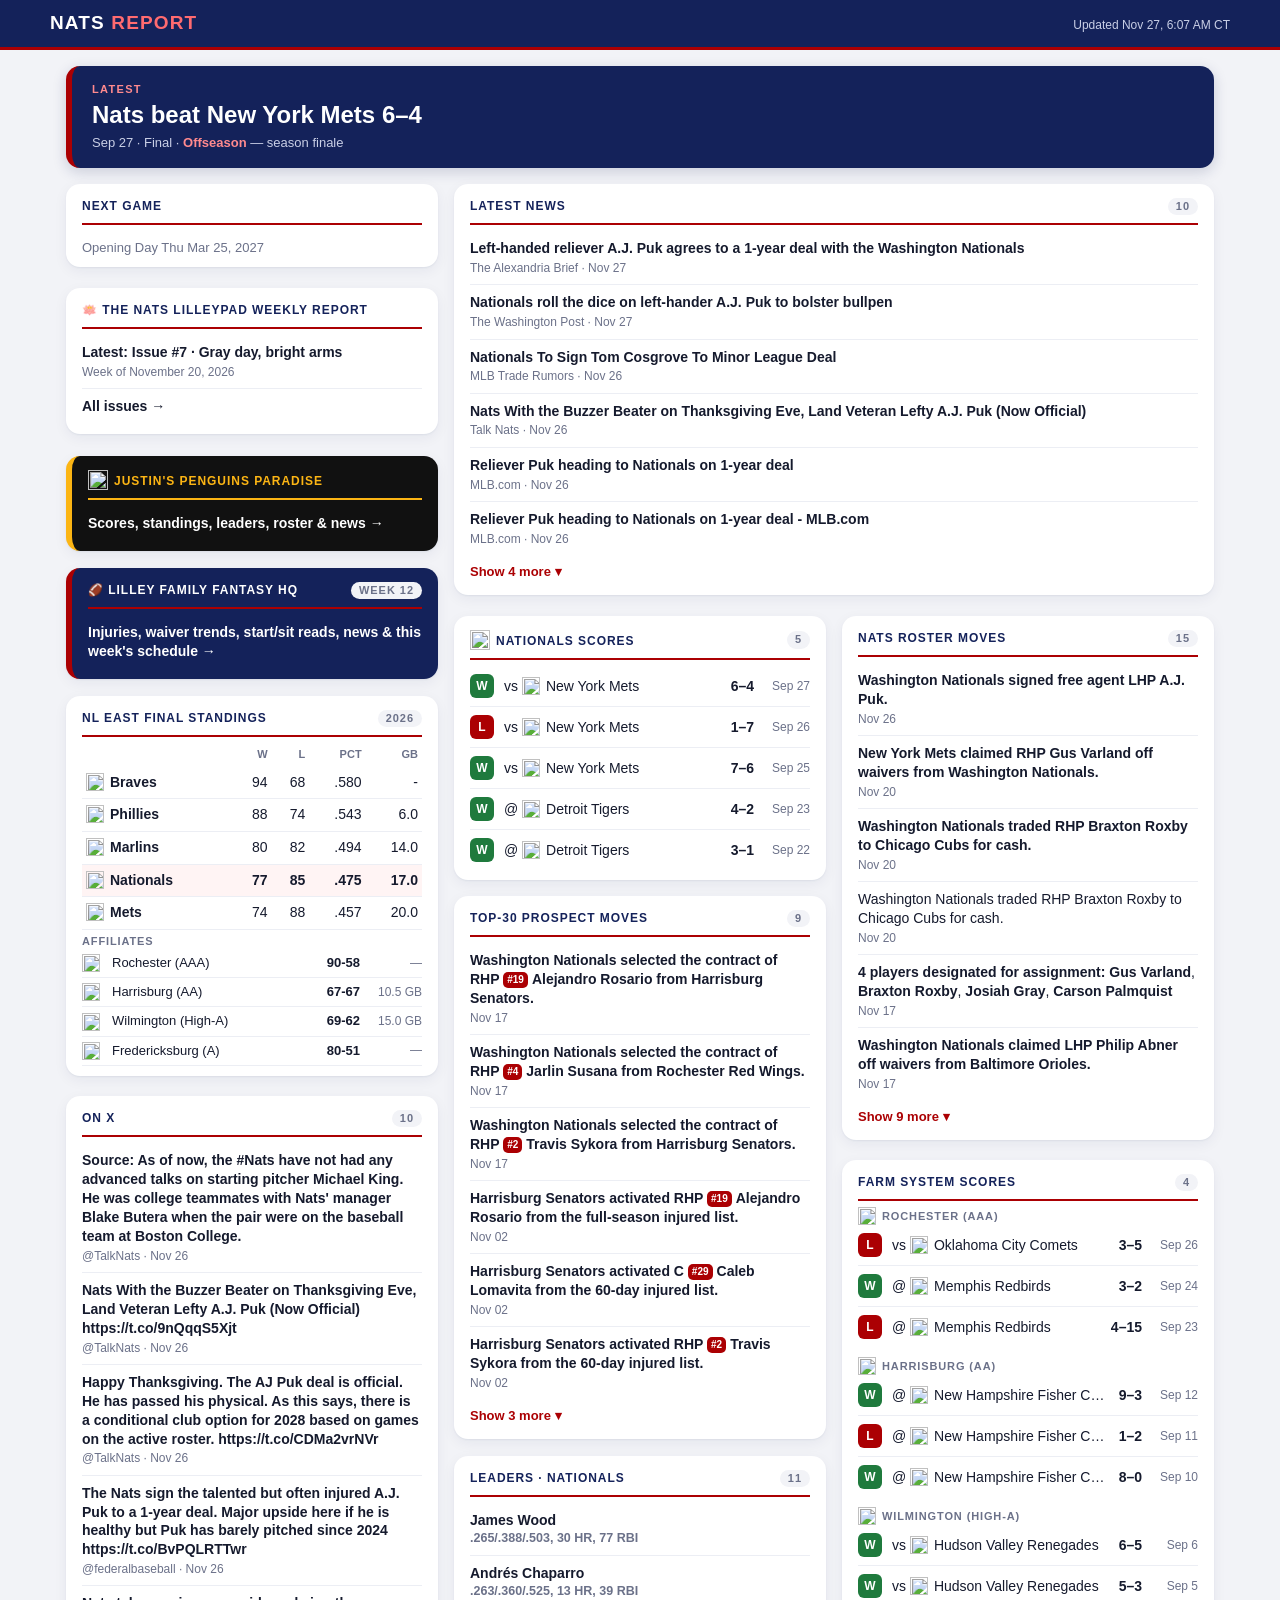
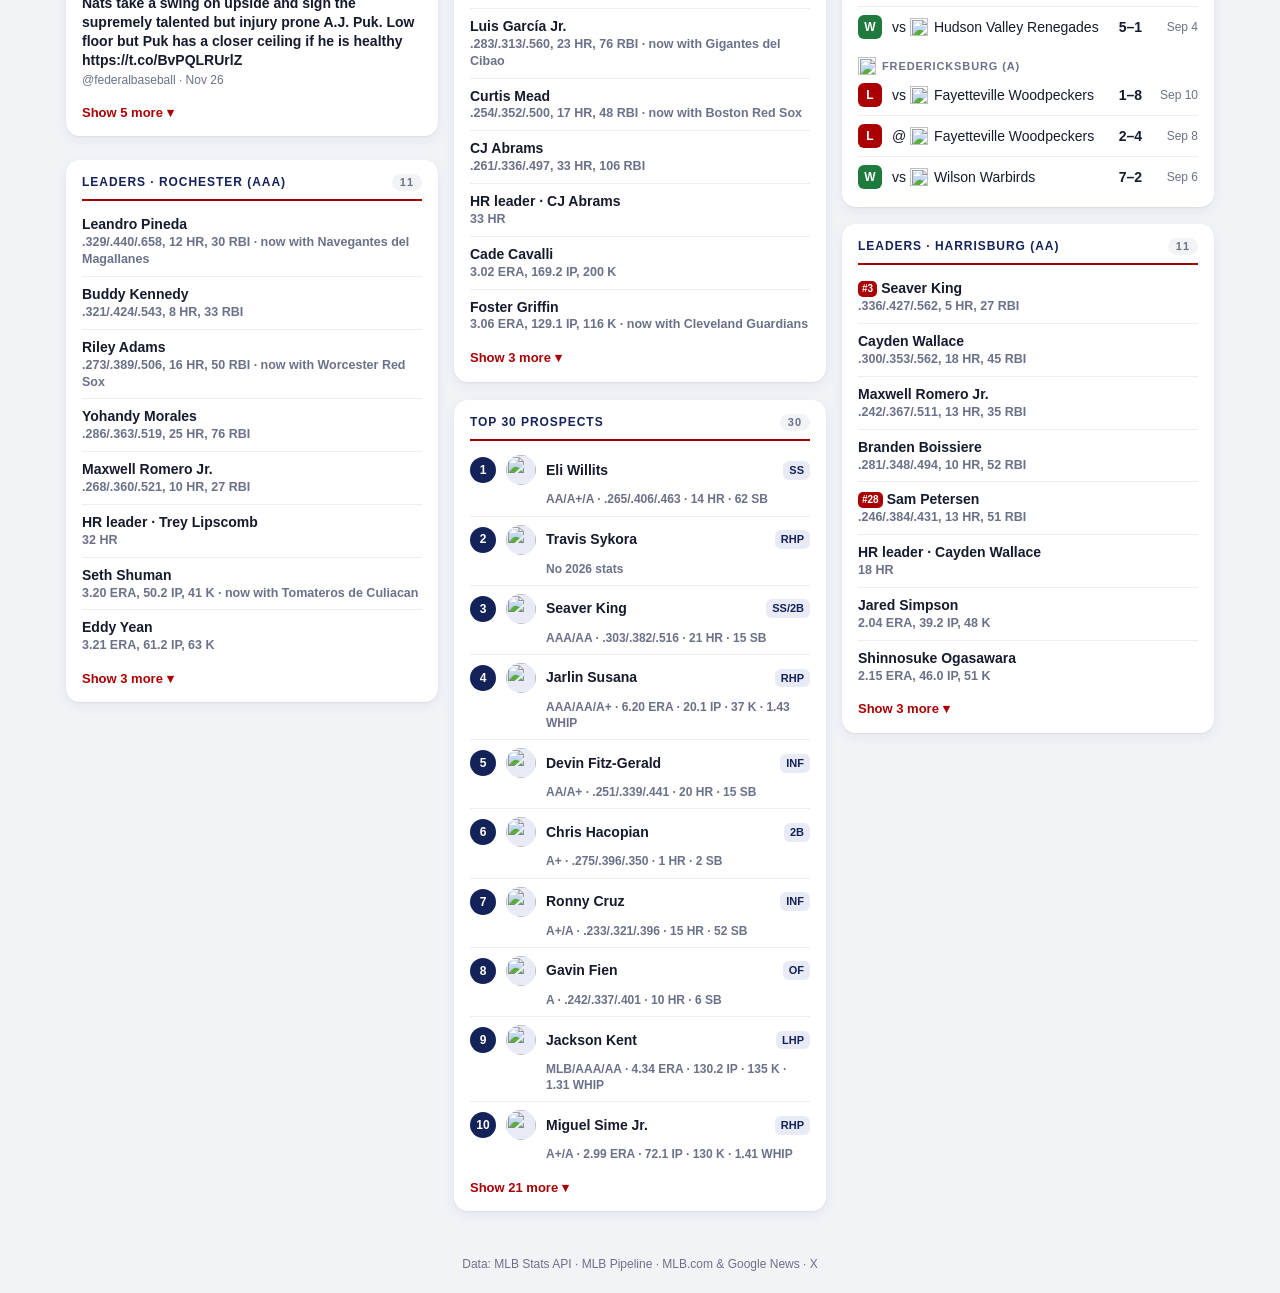
==== index.html @ 8d6e62ae "Daily refresh 2026-11-27" ====
<!doctype html><html><head><meta charset="utf-8">
<meta name="viewport" content="width=device-width,initial-scale=1,viewport-fit=cover">
<meta name="apple-mobile-web-app-capable" content="yes"><meta name="mobile-web-app-capable" content="yes">
<meta name="apple-mobile-web-app-status-bar-style" content="black-translucent"><meta name="apple-mobile-web-app-title" content="Nats Report">
<meta name="theme-color" content="#14225A"><link rel="manifest" href="manifest.json"><link rel="apple-touch-icon" href="icon.png">
<title>Nats Report</title><style>
:root{--navy:#14225A;--red:#AB0003;--ink:#151a2d;--mute:#6b7189;--line:#eceef4;--bg:#f2f3f7;color-scheme:light}
*{box-sizing:border-box}html{-webkit-text-size-adjust:100%}
body{margin:0;background:var(--bg);color:var(--ink);font:15px/1.4 -apple-system,BlinkMacSystemFont,"SF Pro Text","Segoe UI",Inter,Helvetica,Arial,sans-serif;-webkit-font-smoothing:antialiased}
a{color:var(--ink);text-decoration:none}a:hover{color:var(--red)}
header{position:sticky;top:0;z-index:10;background:var(--navy);color:#fff;border-bottom:3px solid var(--red);padding:calc(env(safe-area-inset-top) + 10px) calc(env(safe-area-inset-right) + 16px) 10px calc(env(safe-area-inset-left) + 16px)}
.hd{max-width:1180px;margin:0 auto;display:flex;align-items:baseline;justify-content:space-between;gap:12px}
header h1{margin:0;font-size:19px;font-weight:800;letter-spacing:.06em}header h1 span{color:#ff6b70}
header p{margin:0;font-size:12px;color:#c9cfe6;white-space:nowrap}
main{max-width:1180px;margin:0 auto;padding:16px calc(env(safe-area-inset-right) + 16px) 8px calc(env(safe-area-inset-left) + 16px)}
.banner{background:var(--navy);border-radius:14px;padding:16px 20px;margin-bottom:16px;box-shadow:0 4px 14px rgba(20,34,90,.18);border-left:6px solid var(--red)}
.banner small{display:block;color:#ff8a8e;font-weight:700;text-transform:uppercase;letter-spacing:.12em;font-size:11px}
.banner a{display:block;color:#fff;font-size:24px;font-weight:800;line-height:1.2;margin-top:4px}.bmeta{display:block;color:#c9cfe6;font-size:13px;margin-top:4px}
.grid{display:grid;grid-template-columns:repeat(3,minmax(0,1fr));gap:16px;align-items:start}.wide{grid-column:span 2}.grid.mas{grid-auto-rows:8px;row-gap:0;grid-auto-flow:row dense}.grid.mas>.tile{margin-bottom:16px}
.tile{background:#fff;border-radius:14px;padding:14px 16px 10px;box-shadow:0 1px 2px rgba(20,34,90,.06),0 4px 14px rgba(20,34,90,.06);min-width:0}
.tile h3{display:flex;justify-content:space-between;align-items:center;margin:0 0 6px;padding-bottom:8px;border-bottom:2px solid var(--red);font-size:12px;font-weight:800;text-transform:uppercase;letter-spacing:.08em;color:var(--navy)}
.tile h3 em{font-style:normal;font-weight:700;font-size:11px;color:var(--mute);background:var(--bg);border-radius:10px;padding:1px 8px}
ul{list-style:none;margin:0;padding:0}li{padding:8px 0;border-bottom:1px solid var(--line);font-size:14px;line-height:1.35;overflow-wrap:anywhere}li:last-child{border:0}
li>a{font-weight:600}.meta{display:block;color:var(--mute);font-size:12px;font-weight:400;margin-top:2px}
.game{display:grid;grid-template-columns:24px minmax(0,1fr) auto 46px;align-items:center;gap:10px;font-weight:500}
.wl{display:inline-grid;place-items:center;width:24px;height:24px;border-radius:6px;font-size:12px;font-weight:800;color:#fff}.wl.w{background:#1f7a3d}.wl.l{background:var(--red)}.wl.n{background:var(--mute)}
.opp{white-space:nowrap;overflow:hidden;text-overflow:ellipsis}.sc{font-weight:800;font-variant-numeric:tabular-nums}.dt{color:var(--mute);font-size:12px;text-align:right}.note{color:var(--red);font-size:11px}
.pl{display:flex;flex-direction:column}.pl .nm{font-weight:700}.pl .st{color:var(--mute);font-size:12.5px;font-variant-numeric:tabular-nums}
.pros{display:flex;align-items:center;gap:10px}.rk{flex:none;width:26px;height:26px;border-radius:50%;background:var(--navy);color:#fff;display:grid;place-items:center;font-size:12px;font-weight:800}
.pros .nm{font-weight:600;flex:1}.pos{font-size:11px;font-weight:700;color:var(--navy);background:#e8ebf5;border-radius:6px;padding:2px 6px}
.lg{width:18px;height:18px;vertical-align:-4px;margin-right:6px;object-fit:contain}.tile h3 .lg{width:20px;height:20px;vertical-align:-5px}
.hs{width:30px;height:30px;border-radius:50%;object-fit:cover;background:#e8ebf5;flex:none}
.lvl{display:flex;align-items:center;font-size:11px;font-weight:800;letter-spacing:.08em;text-transform:uppercase;color:var(--mute);margin:10px 0 0}.lvl:first-of-type{margin-top:4px}
.prk{display:inline-block;background:var(--red);color:#fff;font-size:10px;font-weight:800;border-radius:5px;padding:1px 4px;margin-right:4px;vertical-align:1px}
.pros{flex-wrap:wrap}.pros .nm{flex:1 1 auto}.pline{flex:1 0 100%;order:9;padding-left:76px;margin-top:-4px;color:var(--mute);font-size:12px;font-variant-numeric:tabular-nums}
.today .tm{display:flex;align-items:center;gap:12px;padding:8px 0;border-bottom:1px solid var(--line)}.today .tm>div{flex:1}.tn{font-weight:800;font-size:17px}.pp{color:var(--mute);font-size:12.5px}.tsc{font-size:26px;font-weight:800;font-variant-numeric:tabular-nums}
.tmeta{color:var(--mute);font-size:13px;padding-top:8px}.tmeta a{color:var(--red);font-weight:700}
.stand table{width:100%;border-collapse:collapse;font-size:14px;font-variant-numeric:tabular-nums}.stand th{font-size:11px;color:var(--mute);text-align:right;font-weight:700;padding:4px}.stand td{padding:6px 4px;border-bottom:1px solid var(--line);text-align:right}.stand td:first-child{text-align:left;font-weight:600}.stand tr.us td{background:#fff4f4;font-weight:800}
.aff{display:grid;grid-template-columns:24px 1fr auto 56px;align-items:center;gap:6px;font-size:13px;padding:5px 0;border-bottom:1px solid var(--line)}.aff em{font-style:normal;color:var(--mute);text-align:right;font-size:12px}
.bmeta b{color:#ff8a8e;font-weight:700}
.all{color:var(--red)!important;font-weight:700;font-size:13px}
details summary{list-style:none;cursor:pointer;color:var(--red);font-weight:700;font-size:13px;padding:8px 0 4px}details summary::-webkit-details-marker{display:none}details summary::after{content:" ▾"}details[open] summary::after{content:" ▴"}details[open] summary{border-bottom:1px solid var(--line)}
footer{text-align:center;color:var(--mute);font-size:12px;padding:16px 16px calc(env(safe-area-inset-bottom) + 20px)}
@media(max-width:1000px){.grid{grid-template-columns:repeat(2,minmax(0,1fr))}}
@media(max-width:700px){body{font-size:16px}.grid{grid-template-columns:1fr;gap:12px}.wide{grid-column:auto}main{padding-top:12px}.banner a{font-size:20px}header p{font-size:11px}li{font-size:15px}.tile{padding:12px 14px 8px}}
</style></head><body><header><div class="hd"><h1>NATS <span>REPORT</span></h1><p>Updated Nov 27, 6:07 AM CT</p></div></header>
<main><div class="banner"><small>Latest</small><a href="https://www.mlb.com/gameday/822679">Nats beat New York Mets 6–4</a><span class="bmeta">Sep 27 · Final · <b>Offseason</b> — season finale</span></div><div class="grid"><section class="tile today"><h3><span>Next Game</span></h3><div class="tmeta">Opening Day Thu Mar 25, 2027</div></section><section class="tile wide news"><h3><span>Latest News</span><em>10</em></h3><ul><li><a href="https://news.google.com/rss/articles/[base64]?oc=5">Left-handed reliever A.J. Puk agrees to a 1-year deal with the Washington Nationals</a><span class="meta">The Alexandria Brief · Nov 27</span></li><li><a href="https://news.google.com/rss/articles/[base64]?oc=5">Nationals roll the dice on left-hander A.J. Puk to bolster bullpen</a><span class="meta">The Washington Post · Nov 27</span></li><li><a href="https://www.mlbtraderumors.com/2026/11/nationals-to-sign-tom-cosgrove-to-minor-league-deal.html">Nationals To Sign Tom Cosgrove To Minor League Deal</a><span class="meta">MLB Trade Rumors · Nov 26</span></li><li><a href="https://nats.talkdcsports.com/2026/11/26/nats-with-the-buzzer-beater-on-thanksgiving-eve-land-veteran-lefty-a-j-puk/">Nats With the Buzzer Beater on Thanksgiving Eve, Land Veteran Lefty A.J. Puk (Now Official)</a><span class="meta">Talk Nats · Nov 26</span></li><li><a href="https://www.mlb.com/nationals/news/a-j-puk-contract-nationals">Reliever Puk heading to Nationals on 1-year deal</a><span class="meta">MLB.com · Nov 26</span></li><li><a href="https://news.google.com/rss/articles/[base64]?oc=5">Reliever Puk heading to Nationals on 1-year deal - MLB.com</a><span class="meta">MLB.com · Nov 26</span></li></ul><details><summary>Show 4 more</summary><ul><li><a href="https://news.google.com/rss/articles/[base64]?oc=5">Lefty reliever Puk agrees to one-year deal with Nationals</a><span class="meta">Washington Times · Nov 26</span></li><li><a href="https://www.mlbtraderumors.com/2026/11/nationals-to-sign-a-j-puk.html">Nationals Sign A.J. Puk</a><span class="meta">MLB Trade Rumors · Nov 26</span></li><li><a href="https://news.google.com/rss/articles/[base64]?oc=5">Washington Nationals agree to terms with left-handed pitcher A.J. Puk - MLB.com</a><span class="meta">MLB.com · Nov 26</span></li><li><a href="https://news.google.com/rss/articles/CBMiiwFBVV95cUxNN0RvdGlLZ2NCY2hrVmhUcHMyZVkzR1YwbzJZX2k0STRjb0EtdTZzSkZLNWNkWDEtVFBvOExNaURBY1E1cGpVMlo1dGowSWFNNHVQZVR6SGdhUVBlZ2hrV25NVFBEVmg0WTN4VkEyc1hZLTNUb0NJOUg3SDFzd1BGWGw2azVLNFNoU05B?oc=5">Washington Nationals ink A.J. Puk to a high risk, high reward one-year deal</a><span class="meta">Yahoo Sports · Nov 26</span></li></ul></details></section><section class="tile nl"><h3><span>🪷 The Nats Lilleypad Weekly Report</span></h3><ul><li><a href="newsletter/issue-7.html">Latest: Issue #7 · Gray day, bright arms</a><span class="meta">Week of November 20, 2026</span></li><li><a href="newsletter/">All issues →</a></li></ul></section><section class="tile pens" style="background:#111;border-left:6px solid #FCB514"><h3 style="color:#FCB514;border-color:#FCB514"><span><img class="lg" src="https://assets.nhle.com/logos/nhl/svg/PIT_dark.svg" alt="">Justin's Penguins Paradise</span></h3><ul><li style="border:0"><a style="color:#fff" href="penguins/">Scores, standings, leaders, roster &amp; news →</a></li></ul></section><section class="tile ff" style="background:#14225A;border-left:6px solid #AB0003"><h3 style="color:#fff;border-color:#AB0003"><span>🏈 Lilley Family Fantasy HQ</span><em>Week 12</em></h3><ul><li style="border:0"><a style="color:#fff" href="fantasy/">Injuries, waiver trends, start/sit reads, news &amp; this week's schedule →</a></li></ul></section><section class="tile score"><h3><span><img class="lg" src="https://www.mlbstatic.com/team-logos/120.svg" alt="" width="18" height="18">Nationals Scores</span><em>5</em></h3><ul><li><a class="game" href="https://www.mlb.com/gameday/822679"><span class="wl w">W</span><span class="opp">vs <img class="lg" src="https://www.mlbstatic.com/team-logos/121.svg" alt="" width="18" height="18">New York Mets</span><span class="sc">6–4</span><span class="dt">Sep 27</span></a></li><li><a class="game" href="https://www.mlb.com/gameday/822678"><span class="wl l">L</span><span class="opp">vs <img class="lg" src="https://www.mlbstatic.com/team-logos/121.svg" alt="" width="18" height="18">New York Mets</span><span class="sc">1–7</span><span class="dt">Sep 26</span></a></li><li><a class="game" href="https://www.mlb.com/gameday/822681"><span class="wl w">W</span><span class="opp">vs <img class="lg" src="https://www.mlbstatic.com/team-logos/121.svg" alt="" width="18" height="18">New York Mets</span><span class="sc">7–6</span><span class="dt">Sep 25</span></a></li><li><a class="game" href="https://www.mlb.com/gameday/824223"><span class="wl w">W</span><span class="opp">@ <img class="lg" src="https://www.mlbstatic.com/team-logos/116.svg" alt="" width="18" height="18">Detroit Tigers</span><span class="sc">4–2</span><span class="dt">Sep 23</span></a></li><li><a class="game" href="https://www.mlb.com/gameday/824222"><span class="wl w">W</span><span class="opp">@ <img class="lg" src="https://www.mlbstatic.com/team-logos/116.svg" alt="" width="18" height="18">Detroit Tigers</span><span class="sc">3–1</span><span class="dt">Sep 22</span></a></li></ul></section><section class="tile moves"><h3><span>Nats Roster Moves</span><em>15</em></h3><ul><li><a href="https://www.mlb.com/player/640462">Washington Nationals signed free agent LHP A.J. Puk.</a><span class="meta">Nov 26</span></li><li><a href="https://www.mlb.com/player/681402">New York Mets claimed RHP Gus Varland off waivers from Washington Nationals.</a><span class="meta">Nov 20</span></li><li><a href="https://www.mlb.com/player/694820">Washington Nationals traded RHP Braxton Roxby to Chicago Cubs for cash.</a><span class="meta">Nov 20</span></li><li>Washington Nationals traded RHP Braxton Roxby to Chicago Cubs for cash.<span class="meta">Nov 20</span></li><li><b>4 players designated for assignment:</b> <a href="https://www.mlb.com/player/681402">Gus Varland</a>, <a href="https://www.mlb.com/player/694820">Braxton Roxby</a>, <a href="https://www.mlb.com/player/680686">Josiah Gray</a>, <a href="https://www.mlb.com/player/687223">Carson Palmquist</a><span class="meta">Nov 17</span></li><li><a href="https://www.mlb.com/player/691769">Washington Nationals claimed LHP Philip Abner off waivers from Baltimore Orioles.</a><span class="meta">Nov 17</span></li></ul><details><summary>Show 9 more</summary><ul><li><a href="https://www.mlb.com/player/693312">Washington Nationals released RHP Kyle Nicolas.</a><span class="meta">Nov 12</span></li><li><a href="https://www.mlb.com/player/693312">Washington Nationals designated RHP Kyle Nicolas for assignment.</a><span class="meta">Nov 06</span></li><li><a href="https://www.mlb.com/player/665665">Washington Nationals traded RHP Robert Cranz to San Francisco Giants for LHP Reiver Sanmartin.</a><span class="meta">Nov 06</span></li><li><a href="https://www.mlb.com/player/801128">Washington Nationals traded RHP Robert Cranz to San Francisco Giants for LHP Reiver Sanmartin.</a><span class="meta">Nov 06</span></li><li><a href="https://www.mlb.com/player/677588">Cleveland Guardians claimed DH José Tena off waivers from Washington Nationals.</a><span class="meta">Nov 06</span></li><li><a href="https://www.mlb.com/player/687849">Washington Nationals released RHP Zak Kent.</a><span class="meta">Nov 04</span></li><li><a href="https://www.mlb.com/player/686452">Washington Nationals activated C Drew Millas from the 60-day injured list.</a><span class="meta">Nov 02</span></li><li><a href="https://www.mlb.com/player/663362">Washington Nationals activated RHP Matt Waldron from the 60-day injured list.</a><span class="meta">Nov 02</span></li><li><b>3 players designated for assignment:</b> <a href="https://www.mlb.com/player/686610">Ken Waldichuk</a>, <a href="https://www.mlb.com/player/677588">José Tena</a>, <a href="https://www.mlb.com/player/676571">PJ Poulin</a><span class="meta">Nov 02</span></li></ul></details></section><section class="tile stand"><h3><span>NL East Final Standings</span><em>2026</em></h3><table><tr><th></th><th>W</th><th>L</th><th>PCT</th><th>GB</th></tr><tr class=""><td><img class="lg" src="https://www.mlbstatic.com/team-logos/144.svg" alt="" width="18" height="18">Braves</td><td>94</td><td>68</td><td>.580</td><td>-</td></tr><tr class=""><td><img class="lg" src="https://www.mlbstatic.com/team-logos/143.svg" alt="" width="18" height="18">Phillies</td><td>88</td><td>74</td><td>.543</td><td>6.0</td></tr><tr class=""><td><img class="lg" src="https://www.mlbstatic.com/team-logos/146.svg" alt="" width="18" height="18">Marlins</td><td>80</td><td>82</td><td>.494</td><td>14.0</td></tr><tr class="us"><td><img class="lg" src="https://www.mlbstatic.com/team-logos/120.svg" alt="" width="18" height="18">Nationals</td><td>77</td><td>85</td><td>.475</td><td>17.0</td></tr><tr class=""><td><img class="lg" src="https://www.mlbstatic.com/team-logos/121.svg" alt="" width="18" height="18">Mets</td><td>74</td><td>88</td><td>.457</td><td>20.0</td></tr></table><div class="lvl">Affiliates</div><div class="aff"><img class="lg" src="https://www.mlbstatic.com/team-logos/534.svg" alt="" width="18" height="18"><span>Rochester (AAA)</span><b>90-58</b><em>—</em></div><div class="aff"><img class="lg" src="https://www.mlbstatic.com/team-logos/547.svg" alt="" width="18" height="18"><span>Harrisburg (AA)</span><b>67-67</b><em>10.5 GB</em></div><div class="aff"><img class="lg" src="https://www.mlbstatic.com/team-logos/426.svg" alt="" width="18" height="18"><span>Wilmington (High-A)</span><b>69-62</b><em>15.0 GB</em></div><div class="aff"><img class="lg" src="https://www.mlbstatic.com/team-logos/436.svg" alt="" width="18" height="18"><span>Fredericksburg (A)</span><b>80-51</b><em>—</em></div></section><section class="tile moves"><h3><span>Top-30 Prospect Moves</span><em>9</em></h3><ul><li><a href="https://www.mlb.com/app/atbat/milb/prospects/nationals/alejandro-rosario-691730">Washington Nationals selected the contract of RHP <span class="prk">#19</span>Alejandro Rosario from Harrisburg Senators.</a><span class="meta">Nov 17</span></li><li><a href="https://www.mlb.com/app/atbat/milb/prospects/nationals/jarlin-susana-703186">Washington Nationals selected the contract of RHP <span class="prk">#4</span>Jarlin Susana from Rochester Red Wings.</a><span class="meta">Nov 17</span></li><li><a href="https://www.mlb.com/app/atbat/milb/prospects/nationals/travis-sykora-805809">Washington Nationals selected the contract of RHP <span class="prk">#2</span>Travis Sykora from Harrisburg Senators.</a><span class="meta">Nov 17</span></li><li><a href="https://www.mlb.com/app/atbat/milb/prospects/nationals/alejandro-rosario-691730">Harrisburg Senators activated RHP <span class="prk">#19</span>Alejandro Rosario from the full-season injured list.</a><span class="meta">Nov 02</span></li><li><a href="https://www.mlb.com/app/atbat/milb/prospects/nationals/caleb-lomavita-701616">Harrisburg Senators activated C <span class="prk">#29</span>Caleb Lomavita from the 60-day injured list.</a><span class="meta">Nov 02</span></li><li><a href="https://www.mlb.com/app/atbat/milb/prospects/nationals/travis-sykora-805809">Harrisburg Senators activated RHP <span class="prk">#2</span>Travis Sykora from the 60-day injured list.</a><span class="meta">Nov 02</span></li></ul><details><summary>Show 3 more</summary><ul><li><a href="https://www.mlb.com/app/atbat/milb/prospects/nationals/sam-petersen-695763">Rochester Red Wings activated OF <span class="prk">#28</span>Sam Petersen from the 7-day injured list.</a><span class="meta">Oct 05</span></li><li><a href="https://www.mlb.com/app/atbat/milb/prospects/nationals/luis-perales-691384">Washington Nationals recalled RHP <span class="prk">#12</span>Luis Perales from Rochester Red Wings.</a><span class="meta">Sep 28</span></li><li><a href="https://www.mlb.com/app/atbat/milb/prospects/nationals/jackson-kent-800600">Washington Nationals recalled LHP <span class="prk">#9</span>Jackson Kent from Rochester Red Wings.</a><span class="meta">Sep 28</span></li></ul></details></section><section class="tile xtile"><h3><span>On X</span><em>10</em></h3><ul><li><a href="https://x.com/TalkNats/status/2126025591183016278">Source: As of now, the #Nats have not had any advanced talks on starting pitcher Michael King. He was college teammates with Nats&#x27; manager Blake Butera when the pair were on the baseball team at Boston College.</a><span class="meta">@TalkNats · Nov 26</span></li><li><a href="https://x.com/TalkNats/status/2126005080667394497">Nats With the Buzzer Beater on Thanksgiving Eve, Land Veteran Lefty A.J. Puk (Now Official) https://t.co/9nQqqS5Xjt</a><span class="meta">@TalkNats · Nov 26</span></li><li><a href="https://x.com/TalkNats/status/2125980876957745250">Happy Thanksgiving. The AJ Puk deal is official. He has passed his physical. As this says, there is a conditional club option for 2028 based on games on the active roster. https://t.co/CDMa2vrNVr</a><span class="meta">@TalkNats · Nov 26</span></li><li><a href="https://x.com/federalbaseball/status/2125972394036633922">The Nats sign the talented but often injured A.J. Puk to a 1-year deal. Major upside here if he is healthy but Puk has barely pitched since 2024 https://t.co/BvPQLRTTwr</a><span class="meta">@federalbaseball · Nov 26</span></li><li><a href="https://x.com/federalbaseball/status/2125972142378606773">Nats take a swing on upside and sign the supremely talented but injury prone A.J. Puk. Low floor but Puk has a closer ceiling if he is healthy https://t.co/BvPQLRUrlZ</a><span class="meta">@federalbaseball · Nov 26</span></li></ul><details><summary>Show 5 more</summary><ul><li><a href="https://x.com/federalbaseball/status/2125971601497694620">The club option is noteworthy https://t.co/0MRBIcDbQo</a><span class="meta">@federalbaseball · Nov 26</span></li><li><a href="https://x.com/Nationals/status/2125968887766237399">We have agreed to terms with LHP A.J. Puk on a one-year Major League contract with a conditional club option for 2028.  Welcome to D.C., A.J. !! 💪 https://t.co/Zye7iaIyKL</a><span class="meta">@Nationals · Nov 26</span></li><li><a href="https://x.com/Nationals/status/2125946934456099315">thanks &amp;lt;3 https://t.co/Oniiocmf22</a><span class="meta">@Nationals · Nov 26</span></li><li><a href="https://x.com/TalkNats/status/2125821493124685917">AJ Puk must pass a physical prior to this being official. https://t.co/xEbbW6xdP0</a><span class="meta">@TalkNats · Nov 26</span></li><li><a href="https://x.com/TalkNats/status/2125817246597468324">Per a source, this is preliminary and Luis Arraez is an Evolv client. They rep Daylen Lile and several other Nats players in the system. JC Sanchez is Arraez&#x27;s agent at Evolv. Clearly the Nats are looking for impact left…</a><span class="meta">@TalkNats · Nov 26</span></li></ul></details></section><section class="tile score farm"><h3><span>Farm System Scores</span><em>4</em></h3><div class="lvl"><img class="lg" src="https://www.mlbstatic.com/team-logos/534.svg" alt="" width="18" height="18"><span>Rochester (AAA)</span></div><ul><li><a class="game" href="https://www.mlb.com/gameday/850990"><span class="wl l">L</span><span class="opp">vs <img class="lg" src="https://www.mlbstatic.com/team-logos/238.svg" alt="" width="18" height="18">Oklahoma City Comets</span><span class="sc">3–5</span><span class="dt">Sep 26</span></a></li><li><a class="game" href="https://www.mlb.com/gameday/850992"><span class="wl w">W</span><span class="opp">@ <img class="lg" src="https://www.mlbstatic.com/team-logos/235.svg" alt="" width="18" height="18">Memphis Redbirds</span><span class="sc">3–2</span><span class="dt">Sep 24</span></a></li><li><a class="game" href="https://www.mlb.com/gameday/850991"><span class="wl l">L</span><span class="opp">@ <img class="lg" src="https://www.mlbstatic.com/team-logos/235.svg" alt="" width="18" height="18">Memphis Redbirds</span><span class="sc">4–15</span><span class="dt">Sep 23</span></a></li></ul><div class="lvl"><img class="lg" src="https://www.mlbstatic.com/team-logos/547.svg" alt="" width="18" height="18"><span>Harrisburg (AA)</span></div><ul><li><a class="game" href="https://www.mlb.com/gameday/818496"><span class="wl w">W</span><span class="opp">@ <img class="lg" src="https://www.mlbstatic.com/team-logos/463.svg" alt="" width="18" height="18">New Hampshire Fisher Cats</span><span class="sc">9–3</span><span class="dt">Sep 12</span></a></li><li><a class="game" href="https://www.mlb.com/gameday/818502"><span class="wl l">L</span><span class="opp">@ <img class="lg" src="https://www.mlbstatic.com/team-logos/463.svg" alt="" width="18" height="18">New Hampshire Fisher Cats</span><span class="sc">1–2</span><span class="dt">Sep 11</span></a></li><li><a class="game" href="https://www.mlb.com/gameday/818497"><span class="wl w">W</span><span class="opp">@ <img class="lg" src="https://www.mlbstatic.com/team-logos/463.svg" alt="" width="18" height="18">New Hampshire Fisher Cats</span><span class="sc">8–0</span><span class="dt">Sep 10</span></a></li></ul><div class="lvl"><img class="lg" src="https://www.mlbstatic.com/team-logos/426.svg" alt="" width="18" height="18"><span>Wilmington (High-A)</span></div><ul><li><a class="game" href="https://www.mlb.com/gameday/821791"><span class="wl w">W</span><span class="opp">vs <img class="lg" src="https://www.mlbstatic.com/team-logos/537.svg" alt="" width="18" height="18">Hudson Valley Renegades</span><span class="sc">6–5</span><span class="dt">Sep 6</span></a></li><li><a class="game" href="https://www.mlb.com/gameday/821796"><span class="wl w">W</span><span class="opp">vs <img class="lg" src="https://www.mlbstatic.com/team-logos/537.svg" alt="" width="18" height="18">Hudson Valley Renegades</span><span class="sc">5–3</span><span class="dt">Sep 5</span></a></li><li><a class="game" href="https://www.mlb.com/gameday/821795"><span class="wl w">W</span><span class="opp">vs <img class="lg" src="https://www.mlbstatic.com/team-logos/537.svg" alt="" width="18" height="18">Hudson Valley Renegades</span><span class="sc">5–1</span><span class="dt">Sep 4</span></a></li></ul><div class="lvl"><img class="lg" src="https://www.mlbstatic.com/team-logos/436.svg" alt="" width="18" height="18"><span>Fredericksburg (A)</span></div><ul><li><a class="game" href="https://www.mlb.com/gameday/850953"><span class="wl l">L</span><span class="opp">vs <img class="lg" src="https://www.mlbstatic.com/team-logos/3712.svg" alt="" width="18" height="18">Fayetteville Woodpeckers</span><span class="sc">1–8</span><span class="dt">Sep 10</span></a></li><li><a class="game" href="https://www.mlb.com/gameday/850951"><span class="wl l">L</span><span class="opp">@ <img class="lg" src="https://www.mlbstatic.com/team-logos/3712.svg" alt="" width="18" height="18">Fayetteville Woodpeckers</span><span class="sc">2–4</span><span class="dt">Sep 8</span></a></li><li><a class="game" href="https://www.mlb.com/gameday/827159"><span class="wl w">W</span><span class="opp">vs <img class="lg" src="https://www.mlbstatic.com/team-logos/249.svg" alt="" width="18" height="18">Wilson Warbirds</span><span class="sc">7–2</span><span class="dt">Sep 6</span></a></li></ul></section><section class="tile stats"><h3><span>Leaders · Nationals</span><em>11</em></h3><ul><li><a class="pl" href="https://www.mlb.com/player/695578"><span class="nm">James Wood</span><span class="st">.265/.388/.503, 30 HR, 77 RBI</span></a></li><li><a class="pl" href="https://www.mlb.com/player/665953"><span class="nm">Andrés Chaparro</span><span class="st">.263/.360/.525, 13 HR, 39 RBI</span></a></li><li><a class="pl" href="https://www.mlb.com/player/671277"><span class="nm">Luis García Jr.</span><span class="st">.283/.313/.560, 23 HR, 76 RBI · now with Gigantes del Cibao</span></a></li><li><a class="pl" href="https://www.mlb.com/player/678554"><span class="nm">Curtis Mead</span><span class="st">.254/.352/.500, 17 HR, 48 RBI · now with Boston Red Sox</span></a></li><li><a class="pl" href="https://www.mlb.com/player/682928"><span class="nm">CJ Abrams</span><span class="st">.261/.336/.497, 33 HR, 106 RBI</span></a></li><li><a class="pl" href="https://www.mlb.com/player/682928"><span class="nm">HR leader · CJ Abrams</span><span class="st">33 HR</span></a></li><li><a class="pl" href="https://www.mlb.com/player/676917"><span class="nm">Cade Cavalli</span><span class="st">3.02 ERA, 169.2 IP, 200 K</span></a></li><li><a class="pl" href="https://www.mlb.com/player/656492"><span class="nm">Foster Griffin</span><span class="st">3.06 ERA, 129.1 IP, 116 K · now with Cleveland Guardians</span></a></li></ul><details><summary>Show 3 more</summary><ul><li><a class="pl" href="https://www.mlb.com/player/813349"><span class="nm">Connelly Early</span><span class="st">3.33 ERA, 94.2 IP, 94 K</span></a></li><li><a class="pl" href="https://www.mlb.com/player/674841"><span class="nm">Andrew Alvarez</span><span class="st">3.43 ERA, 112.2 IP, 114 K</span></a></li><li><a class="pl" href="https://www.mlb.com/player/702021"><span class="nm">Will Dion</span><span class="st">3.62 ERA, 49.2 IP, 55 K</span></a></li></ul></details></section><section class="tile stats"><h3><span>Leaders · Rochester (AAA)</span><em>11</em></h3><ul><li><a class="pl" href="https://www.mlb.com/player/683610"><span class="nm">Leandro Pineda</span><span class="st">.329/.440/.658, 12 HR, 30 RBI · now with Navegantes del Magallanes</span></a></li><li><a class="pl" href="https://www.mlb.com/player/671083"><span class="nm">Buddy Kennedy</span><span class="st">.321/.424/.543, 8 HR, 33 RBI</span></a></li><li><a class="pl" href="https://www.mlb.com/player/656180"><span class="nm">Riley Adams</span><span class="st">.273/.389/.506, 16 HR, 50 RBI · now with Worcester Red Sox</span></a></li><li><a class="pl" href="https://www.mlb.com/player/691002"><span class="nm">Yohandy Morales</span><span class="st">.286/.363/.519, 25 HR, 76 RBI</span></a></li><li><a class="pl" href="https://www.mlb.com/player/686912"><span class="nm">Maxwell Romero Jr.</span><span class="st">.268/.360/.521, 10 HR, 27 RBI</span></a></li><li><a class="pl" href="https://www.mlb.com/player/702358"><span class="nm">HR leader · Trey Lipscomb</span><span class="st">32 HR</span></a></li><li><a class="pl" href="https://www.mlb.com/player/670234"><span class="nm">Seth Shuman</span><span class="st">3.20 ERA, 50.2 IP, 41 K · now with Tomateros de Culiacan</span></a></li><li><a class="pl" href="https://www.mlb.com/player/678868"><span class="nm">Eddy Yean</span><span class="st">3.21 ERA, 61.2 IP, 63 K</span></a></li></ul><details><summary>Show 3 more</summary><ul><li><a class="pl" href="https://www.mlb.com/player/672442"><span class="nm"><span class="prk">#26</span>Yovanny Cruz</span><span class="st">3.38 ERA, 42.2 IP, 59 K</span></a></li><li><a class="pl" href="https://www.mlb.com/player/641627"><span class="nm">Trevor Gott</span><span class="st">3.55 ERA, 33.0 IP, 27 K · now with El Paso Chihuahuas</span></a></li><li><a class="pl" href="https://www.mlb.com/player/691384"><span class="nm"><span class="prk">#12</span>Luis Perales</span><span class="st">3.64 ERA, 96.1 IP, 97 K</span></a></li></ul></details></section><section class="tile stats"><h3><span>Leaders · Harrisburg (AA)</span><em>11</em></h3><ul><li><a class="pl" href="https://www.mlb.com/player/814409"><span class="nm"><span class="prk">#3</span>Seaver King</span><span class="st">.336/.427/.562, 5 HR, 27 RBI</span></a></li><li><a class="pl" href="https://www.mlb.com/player/691024"><span class="nm">Cayden Wallace</span><span class="st">.300/.353/.562, 18 HR, 45 RBI</span></a></li><li><a class="pl" href="https://www.mlb.com/player/686912"><span class="nm">Maxwell Romero Jr.</span><span class="st">.242/.367/.511, 13 HR, 35 RBI</span></a></li><li><a class="pl" href="https://www.mlb.com/player/680998"><span class="nm">Branden Boissiere</span><span class="st">.281/.348/.494, 10 HR, 52 RBI</span></a></li><li><a class="pl" href="https://www.mlb.com/player/695763"><span class="nm"><span class="prk">#28</span>Sam Petersen</span><span class="st">.246/.384/.431, 13 HR, 51 RBI</span></a></li><li><a class="pl" href="https://www.mlb.com/player/691024"><span class="nm">HR leader · Cayden Wallace</span><span class="st">18 HR</span></a></li><li><a class="pl" href="https://www.mlb.com/player/688692"><span class="nm">Jared Simpson</span><span class="st">2.04 ERA, 39.2 IP, 48 K</span></a></li><li><a class="pl" href="https://www.mlb.com/player/829272"><span class="nm">Shinnosuke Ogasawara</span><span class="st">2.15 ERA, 46.0 IP, 51 K</span></a></li></ul><details><summary>Show 3 more</summary><ul><li><a class="pl" href="https://www.mlb.com/player/805272"><span class="nm">Luke Young</span><span class="st">2.27 ERA, 35.2 IP, 43 K</span></a></li><li><a class="pl" href="https://www.mlb.com/player/800600"><span class="nm"><span class="prk">#9</span>Jackson Kent</span><span class="st">2.35 ERA, 30.2 IP, 38 K</span></a></li><li><a class="pl" href="https://www.mlb.com/player/695066"><span class="nm"><span class="prk">#20</span>Ben Grable</span><span class="st">2.50 ERA, 36.0 IP, 53 K</span></a></li></ul></details></section><section class="tile stats"><h3><span>Top 30 Prospects</span><em>30</em></h3><ul><li><a class="pros" href="https://www.mlb.com/app/atbat/milb/prospects/nationals/eli-willits-816113"><span class="rk">1</span><img class="hs" src="https://img.mlbstatic.com/mlb-photos/image/upload/d_people:generic:headshot:67:current.png/w_60,q_auto:best/v1/people/816113/headshot/milb/current" alt="" loading="lazy" width="30" height="30"><span class="nm">Eli Willits</span><span class="pline">AA/A+/A · .265/.406/.463 · 14 HR · 62 SB</span><span class="pos">SS</span></a></li><li><a class="pros" href="https://www.mlb.com/app/atbat/milb/prospects/nationals/travis-sykora-805809"><span class="rk">2</span><img class="hs" src="https://img.mlbstatic.com/mlb-photos/image/upload/d_people:generic:headshot:67:current.png/w_60,q_auto:best/v1/people/805809/headshot/milb/current" alt="" loading="lazy" width="30" height="30"><span class="nm">Travis Sykora</span><span class="pline">No 2026 stats</span><span class="pos">RHP</span></a></li><li><a class="pros" href="https://www.mlb.com/app/atbat/milb/prospects/nationals/seaver-king-814409"><span class="rk">3</span><img class="hs" src="https://img.mlbstatic.com/mlb-photos/image/upload/d_people:generic:headshot:67:current.png/w_60,q_auto:best/v1/people/814409/headshot/milb/current" alt="" loading="lazy" width="30" height="30"><span class="nm">Seaver King</span><span class="pline">AAA/AA · .303/.382/.516 · 21 HR · 15 SB</span><span class="pos">SS/2B</span></a></li><li><a class="pros" href="https://www.mlb.com/app/atbat/milb/prospects/nationals/jarlin-susana-703186"><span class="rk">4</span><img class="hs" src="https://img.mlbstatic.com/mlb-photos/image/upload/d_people:generic:headshot:67:current.png/w_60,q_auto:best/v1/people/703186/headshot/milb/current" alt="" loading="lazy" width="30" height="30"><span class="nm">Jarlin Susana</span><span class="pline">AAA/AA/A+ · 6.20 ERA · 20.1 IP · 37 K · 1.43 WHIP</span><span class="pos">RHP</span></a></li><li><a class="pros" href="https://www.mlb.com/app/atbat/milb/prospects/nationals/devin-fitz-gerald-803849"><span class="rk">5</span><img class="hs" src="https://img.mlbstatic.com/mlb-photos/image/upload/d_people:generic:headshot:67:current.png/w_60,q_auto:best/v1/people/803849/headshot/milb/current" alt="" loading="lazy" width="30" height="30"><span class="nm">Devin Fitz-Gerald</span><span class="pline">AA/A+ · .251/.339/.441 · 20 HR · 15 SB</span><span class="pos">INF</span></a></li><li><a class="pros" href="https://www.mlb.com/app/atbat/milb/prospects/nationals/chris-hacopian-806680"><span class="rk">6</span><img class="hs" src="https://img.mlbstatic.com/mlb-photos/image/upload/d_people:generic:headshot:67:current.png/w_60,q_auto:best/v1/people/806680/headshot/milb/current" alt="" loading="lazy" width="30" height="30"><span class="nm">Chris Hacopian</span><span class="pline">A+ · .275/.396/.350 · 1 HR · 2 SB</span><span class="pos">2B</span></a></li><li><a class="pros" href="https://www.mlb.com/app/atbat/milb/prospects/nationals/ronny-cruz-826723"><span class="rk">7</span><img class="hs" src="https://img.mlbstatic.com/mlb-photos/image/upload/d_people:generic:headshot:67:current.png/w_60,q_auto:best/v1/people/826723/headshot/milb/current" alt="" loading="lazy" width="30" height="30"><span class="nm">Ronny Cruz</span><span class="pline">A+/A · .233/.321/.396 · 15 HR · 52 SB</span><span class="pos">INF</span></a></li><li><a class="pros" href="https://www.mlb.com/app/atbat/milb/prospects/nationals/gavin-fien-815818"><span class="rk">8</span><img class="hs" src="https://img.mlbstatic.com/mlb-photos/image/upload/d_people:generic:headshot:67:current.png/w_60,q_auto:best/v1/people/815818/headshot/milb/current" alt="" loading="lazy" width="30" height="30"><span class="nm">Gavin Fien</span><span class="pline">A · .242/.337/.401 · 10 HR · 6 SB</span><span class="pos">OF</span></a></li><li><a class="pros" href="https://www.mlb.com/app/atbat/milb/prospects/nationals/jackson-kent-800600"><span class="rk">9</span><img class="hs" src="https://img.mlbstatic.com/mlb-photos/image/upload/d_people:generic:headshot:67:current.png/w_60,q_auto:best/v1/people/800600/headshot/milb/current" alt="" loading="lazy" width="30" height="30"><span class="nm">Jackson Kent</span><span class="pline">MLB/AAA/AA · 4.34 ERA · 130.2 IP · 135 K · 1.31 WHIP</span><span class="pos">LHP</span></a></li><li><a class="pros" href="https://www.mlb.com/app/atbat/milb/prospects/nationals/miguel-sime-jr-828137"><span class="rk">10</span><img class="hs" src="https://img.mlbstatic.com/mlb-photos/image/upload/d_people:generic:headshot:67:current.png/w_60,q_auto:best/v1/people/828137/headshot/milb/current" alt="" loading="lazy" width="30" height="30"><span class="nm">Miguel Sime Jr.</span><span class="pline">A+/A · 2.99 ERA · 72.1 IP · 130 K · 1.41 WHIP</span><span class="pos">RHP</span></a></li></ul><details><summary>Show 21 more</summary><ul><li><a class="pros" href="https://www.mlb.com/app/atbat/milb/prospects/nationals/landon-harmon-816102"><span class="rk">11</span><img class="hs" src="https://img.mlbstatic.com/mlb-photos/image/upload/d_people:generic:headshot:67:current.png/w_60,q_auto:best/v1/people/816102/headshot/milb/current" alt="" loading="lazy" width="30" height="30"><span class="nm">Landon Harmon</span><span class="pline">A · 1.60 ERA · 39.1 IP · 38 K · 0.94 WHIP</span><span class="pos">RHP</span></a></li><li><a class="pros" href="https://www.mlb.com/app/atbat/milb/prospects/nationals/luis-perales-691384"><span class="rk">12</span><img class="hs" src="https://img.mlbstatic.com/mlb-photos/image/upload/d_people:generic:headshot:67:current.png/w_60,q_auto:best/v1/people/691384/headshot/milb/current" alt="" loading="lazy" width="30" height="30"><span class="nm">Luis Perales</span><span class="pline">MLB/AAA · 4.44 ERA · 107.1 IP · 110 K · 1.43 WHIP</span><span class="pos">RHP</span></a></li><li><a class="pros" href="https://www.mlb.com/app/atbat/milb/prospects/nationals/chase-brunson-815313"><span class="rk">13</span><img class="hs" src="https://img.mlbstatic.com/mlb-photos/image/upload/d_people:generic:headshot:67:current.png/w_60,q_auto:best/v1/people/815313/headshot/milb/current" alt="" loading="lazy" width="30" height="30"><span class="nm">Chase Brunson</span><span class="pline">No 2026 stats</span><span class="pos">OF</span></a></li><li><a class="pros" href="https://www.mlb.com/app/atbat/milb/prospects/nationals/jack-cebert-701411"><span class="rk">14</span><img class="hs" src="https://img.mlbstatic.com/mlb-photos/image/upload/d_people:generic:headshot:67:current.png/w_60,q_auto:best/v1/people/701411/headshot/milb/current" alt="" loading="lazy" width="30" height="30"><span class="nm">Jack Cebert</span><span class="pline">AAA/AA/A+ · 4.03 ERA · 109.1 IP · 122 K · 1.32 WHIP</span><span class="pos">RHP</span></a></li><li><a class="pros" href="https://www.mlb.com/app/atbat/milb/prospects/nationals/coy-james-815983"><span class="rk">15</span><img class="hs" src="https://img.mlbstatic.com/mlb-photos/image/upload/d_people:generic:headshot:67:current.png/w_60,q_auto:best/v1/people/815983/headshot/milb/current" alt="" loading="lazy" width="30" height="30"><span class="nm">Coy James</span><span class="pline">A · .220/.331/.405 · 19 HR · 35 SB</span><span class="pos">INF</span></a></li><li><a class="pros" href="https://www.mlb.com/app/atbat/milb/prospects/nationals/samil-serrano-836603"><span class="rk">16</span><img class="hs" src="https://img.mlbstatic.com/mlb-photos/image/upload/d_people:generic:headshot:67:current.png/w_60,q_auto:best/v1/people/836603/headshot/milb/current" alt="" loading="lazy" width="30" height="30"><span class="nm">Samil Serrano</span><span class="pline">No 2026 stats</span><span class="pos">OF</span></a></li><li><a class="pros" href="https://www.mlb.com/app/atbat/milb/prospects/nationals/ethan-petry-701337"><span class="rk">17</span><img class="hs" src="https://img.mlbstatic.com/mlb-photos/image/upload/d_people:generic:headshot:67:current.png/w_60,q_auto:best/v1/people/701337/headshot/milb/current" alt="" loading="lazy" width="30" height="30"><span class="nm">Ethan Petry</span><span class="pline">AA/A+ · .255/.332/.484 · 24 HR · 6 SB</span><span class="pos">1B/OF</span></a></li><li><a class="pros" href="https://www.mlb.com/app/atbat/milb/prospects/nationals/alex-clemmey-806046"><span class="rk">18</span><img class="hs" src="https://img.mlbstatic.com/mlb-photos/image/upload/d_people:generic:headshot:67:current.png/w_60,q_auto:best/v1/people/806046/headshot/milb/current" alt="" loading="lazy" width="30" height="30"><span class="nm">Alex Clemmey</span><span class="pline">AA · 4.64 ERA · 128.0 IP · 138 K · 1.47 WHIP</span><span class="pos">LHP</span></a></li><li><a class="pros" href="https://www.mlb.com/app/atbat/milb/prospects/nationals/alejandro-rosario-691730"><span class="rk">19</span><img class="hs" src="https://img.mlbstatic.com/mlb-photos/image/upload/d_people:generic:headshot:67:current.png/w_60,q_auto:best/v1/people/691730/headshot/milb/current" alt="" loading="lazy" width="30" height="30"><span class="nm">Alejandro Rosario</span><span class="pline">No 2026 stats</span><span class="pos">RHP</span></a></li><li><a class="pros" href="https://www.mlb.com/app/atbat/milb/prospects/nationals/ben-grable-695066"><span class="rk">20</span><img class="hs" src="https://img.mlbstatic.com/mlb-photos/image/upload/d_people:generic:headshot:67:current.png/w_60,q_auto:best/v1/people/695066/headshot/milb/current" alt="" loading="lazy" width="30" height="30"><span class="nm">Ben Grable</span><span class="pline">AAA/AA/A+ · 3.04 ERA · 50.1 IP · 76 K · 1.17 WHIP</span><span class="pos">RHP</span></a></li><li><a class="pros" href="https://www.mlb.com/app/atbat/milb/prospects/nationals/luke-dickerson-815380"><span class="rk">21</span><img class="hs" src="https://img.mlbstatic.com/mlb-photos/image/upload/d_people:generic:headshot:67:current.png/w_60,q_auto:best/v1/people/815380/headshot/milb/current" alt="" loading="lazy" width="30" height="30"><span class="nm">Luke Dickerson</span><span class="pline">A+/A · .218/.378/.390 · 13 HR · 26 SB</span><span class="pos">INF/OF</span></a></li><li><a class="pros" href="https://www.mlb.com/app/atbat/milb/prospects/nationals/luke-williams-828816"><span class="rk">22</span><img class="hs" src="https://img.mlbstatic.com/mlb-photos/image/upload/d_people:generic:headshot:67:current.png/w_60,q_auto:best/v1/people/828816/headshot/milb/current" alt="" loading="lazy" width="30" height="30"><span class="nm">Luke Williams</span><span class="pline">No 2026 stats</span><span class="pos">SS</span></a></li><li><a class="pros" href="https://www.mlb.com/app/atbat/milb/prospects/nationals/cooper-harris-835839"><span class="rk">23</span><img class="hs" src="https://img.mlbstatic.com/mlb-photos/image/upload/d_people:generic:headshot:67:current.png/w_60,q_auto:best/v1/people/835839/headshot/milb/current" alt="" loading="lazy" width="30" height="30"><span class="nm">Cooper Harris</span><span class="pline">No 2026 stats</span><span class="pos">RHP</span></a></li><li><a class="pros" href="https://www.mlb.com/app/atbat/milb/prospects/nationals/yoel-tejeda-jr-701347"><span class="rk">24</span><img class="hs" src="https://img.mlbstatic.com/mlb-photos/image/upload/d_people:generic:headshot:67:current.png/w_60,q_auto:best/v1/people/701347/headshot/milb/current" alt="" loading="lazy" width="30" height="30"><span class="nm">Yoel Tejeda Jr.</span><span class="pline">AA/A+ · 4.56 ERA · 120.1 IP · 131 K · 1.43 WHIP</span><span class="pos">RHP</span></a></li><li><a class="pros" href="https://www.mlb.com/app/atbat/milb/prospects/nationals/marconi-german-829699"><span class="rk">25</span><img class="hs" src="https://img.mlbstatic.com/mlb-photos/image/upload/d_people:generic:headshot:67:current.png/w_60,q_auto:best/v1/people/829699/headshot/milb/current" alt="" loading="lazy" width="30" height="30"><span class="nm">Marconi German</span><span class="pline">No 2026 stats</span><span class="pos">2B/SS</span></a></li><li><a class="pros" href="https://www.mlb.com/app/atbat/milb/prospects/nationals/yovanny-cruz-672442"><span class="rk">26</span><img class="hs" src="https://img.mlbstatic.com/mlb-photos/image/upload/d_people:generic:headshot:67:current.png/w_60,q_auto:best/v1/people/672442/headshot/milb/current" alt="" loading="lazy" width="30" height="30"><span class="nm">Yovanny Cruz</span><span class="pline">MLB/AAA · 3.84 ERA · 58.2 IP · 74 K · 1.38 WHIP</span><span class="pos">RHP</span></a></li><li><a class="pros" href="https://www.mlb.com/app/atbat/milb/prospects/nationals/yeremy-cabrera-800393"><span class="rk">27</span><img class="hs" src="https://img.mlbstatic.com/mlb-photos/image/upload/d_people:generic:headshot:67:current.png/w_60,q_auto:best/v1/people/800393/headshot/milb/current" alt="" loading="lazy" width="30" height="30"><span class="nm">Yeremy Cabrera</span><span class="pline">A+/A · .251/.346/.404 · 12 HR · 52 SB</span><span class="pos">OF</span></a></li><li><a class="pros" href="https://www.mlb.com/app/atbat/milb/prospects/nationals/sam-petersen-695763"><span class="rk">28</span><img class="hs" src="https://img.mlbstatic.com/mlb-photos/image/upload/d_people:generic:headshot:67:current.png/w_60,q_auto:best/v1/people/695763/headshot/milb/current" alt="" loading="lazy" width="30" height="30"><span class="nm">Sam Petersen</span><span class="pline">AAA/AA · .248/.374/.417 · 16 HR · 38 SB</span><span class="pos">OF</span></a></li><li><a class="pros" href="https://www.mlb.com/app/atbat/milb/prospects/nationals/caleb-lomavita-701616"><span class="rk">29</span><img class="hs" src="https://img.mlbstatic.com/mlb-photos/image/upload/d_people:generic:headshot:67:current.png/w_60,q_auto:best/v1/people/701616/headshot/milb/current" alt="" loading="lazy" width="30" height="30"><span class="nm">Caleb Lomavita</span><span class="pline">AA · .244/.311/.453 · 14 HR · 2 SB</span><span class="pos">C</span></a></li><li><a class="pros" href="https://www.mlb.com/app/atbat/milb/prospects/nationals/josh-hartle-691776"><span class="rk">30</span><img class="hs" src="https://img.mlbstatic.com/mlb-photos/image/upload/d_people:generic:headshot:67:current.png/w_60,q_auto:best/v1/people/691776/headshot/milb/current" alt="" loading="lazy" width="30" height="30"><span class="nm">Josh Hartle</span><span class="pline">AA · 3.45 ERA · 122.2 IP · 115 K · 1.30 WHIP</span><span class="pos">LHP</span></a></li><li><a class="all" href="https://www.mlb.com/milb/prospects/nationals">Full list on MLB.com →</a></li></ul></details></section></div></main>
<script>
(function(){var g=document.querySelector('.grid');function lay(){if(getComputedStyle(g).gridTemplateColumns.split(' ').length<2){g.classList.remove('mas');[].forEach.call(g.children,function(t){t.style.gridRowEnd=''});return}g.classList.add('mas');[].forEach.call(g.children,function(t){t.style.gridRowEnd='span '+Math.ceil((t.getBoundingClientRect().height+16)/8)})}
window.addEventListener('load',lay);window.addEventListener('resize',lay);document.querySelectorAll('details').forEach(function(d){d.addEventListener('toggle',lay)});lay()})();
</script><footer>Data: MLB Stats API · MLB Pipeline · MLB.com &amp; Google News · X</footer></body></html>
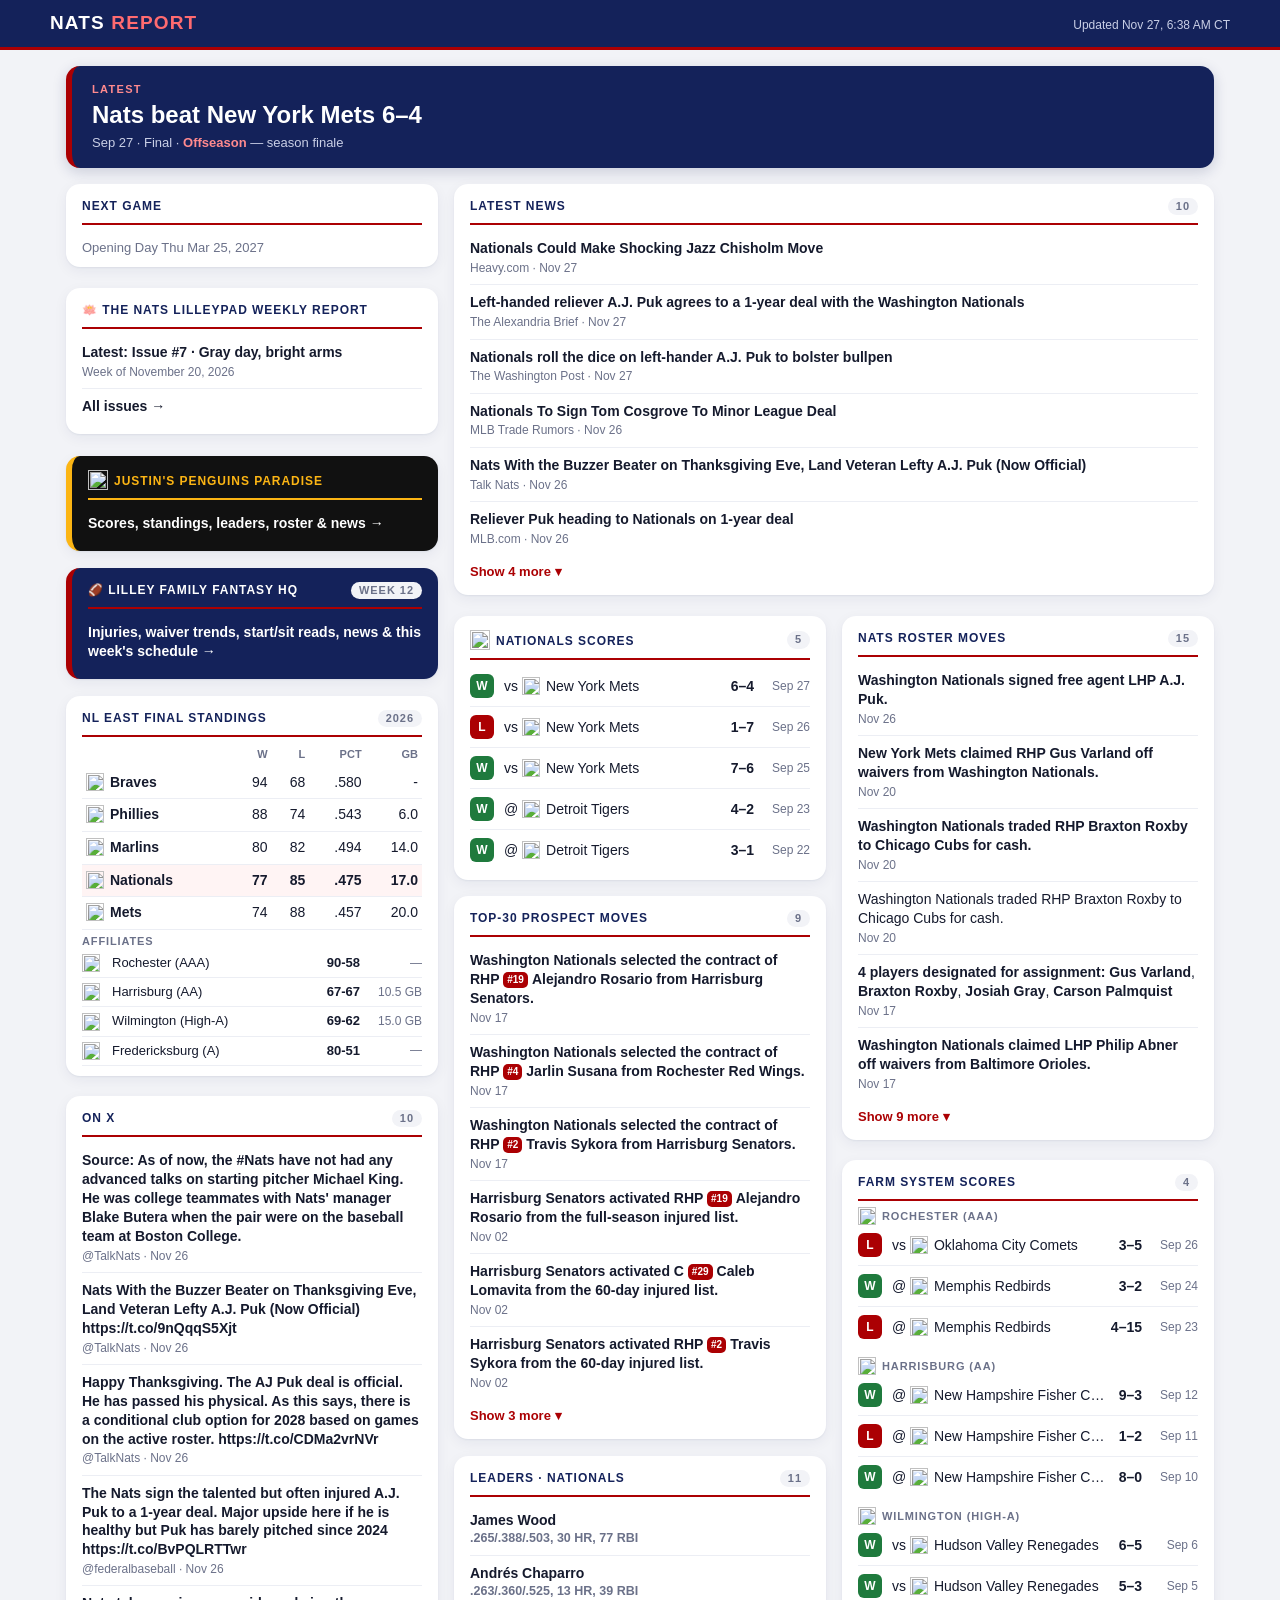
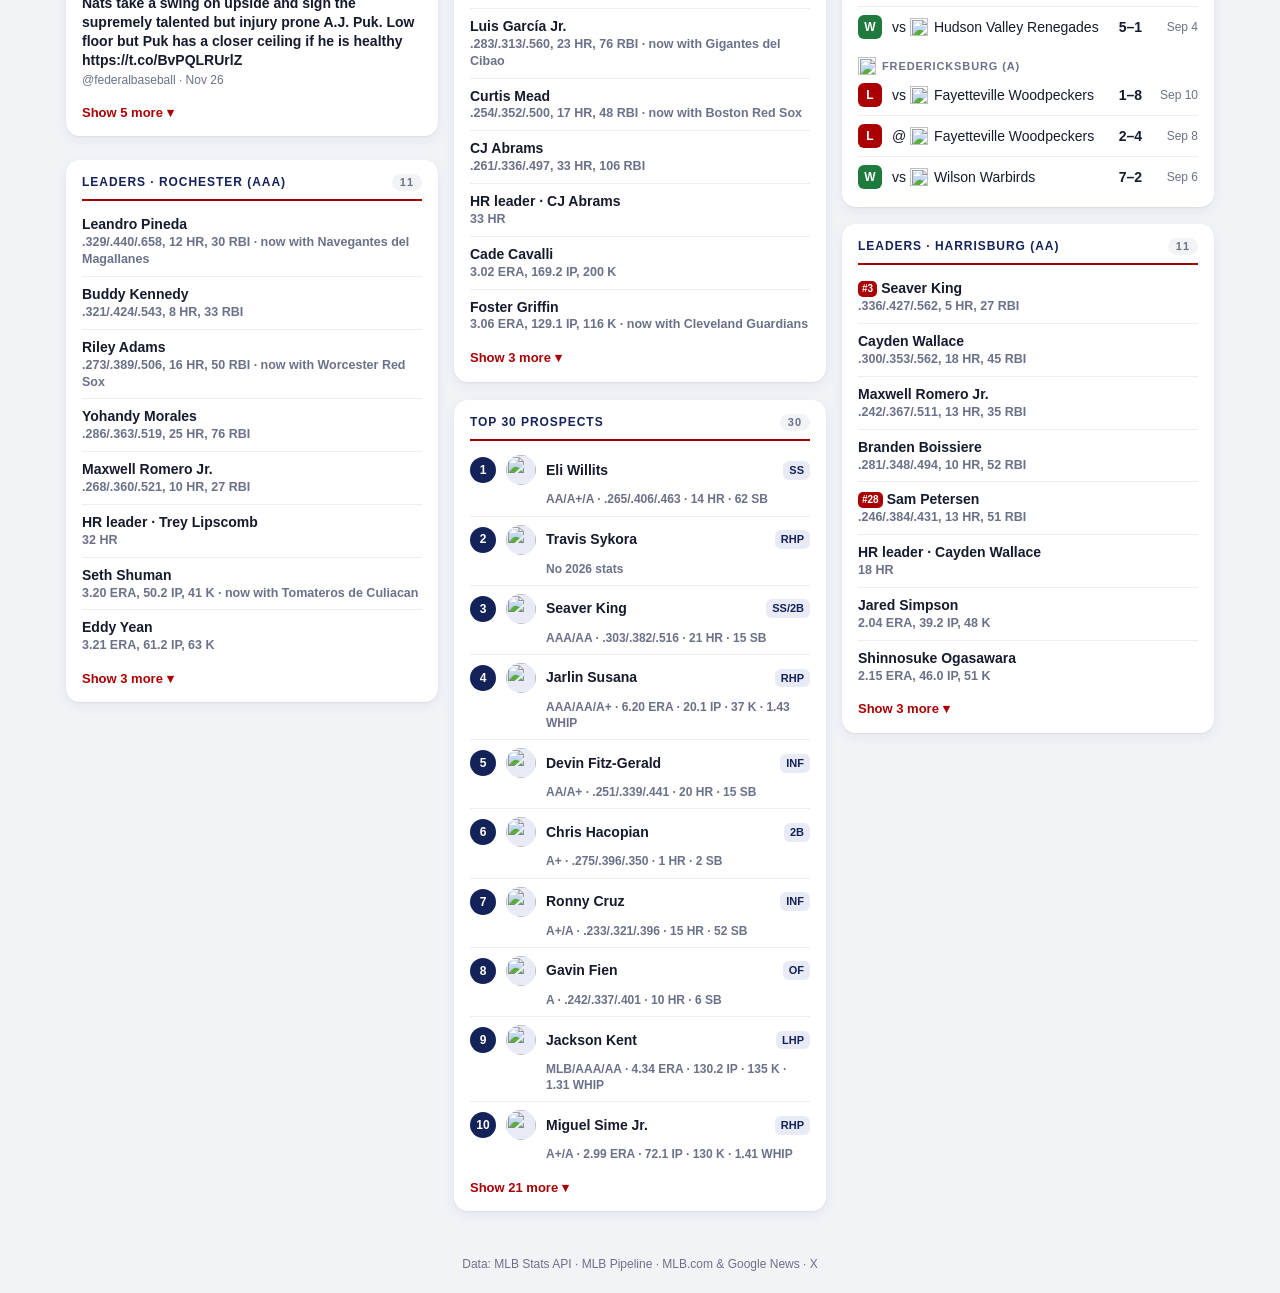
==== commit 1fc37537: "Daily refresh 2026-11-27" ====
--- a/index.html
+++ b/index.html
@@ -43,8 +43,8 @@
 footer{text-align:center;color:var(--mute);font-size:12px;padding:16px 16px calc(env(safe-area-inset-bottom) + 20px)}
 @media(max-width:1000px){.grid{grid-template-columns:repeat(2,minmax(0,1fr))}}
 @media(max-width:700px){body{font-size:16px}.grid{grid-template-columns:1fr;gap:12px}.wide{grid-column:auto}main{padding-top:12px}.banner a{font-size:20px}header p{font-size:11px}li{font-size:15px}.tile{padding:12px 14px 8px}}
-</style></head><body><header><div class="hd"><h1>NATS <span>REPORT</span></h1><p>Updated Nov 27, 6:07 AM CT</p></div></header>
-<main><div class="banner"><small>Latest</small><a href="https://www.mlb.com/gameday/822679">Nats beat New York Mets 6–4</a><span class="bmeta">Sep 27 · Final · <b>Offseason</b> — season finale</span></div><div class="grid"><section class="tile today"><h3><span>Next Game</span></h3><div class="tmeta">Opening Day Thu Mar 25, 2027</div></section><section class="tile wide news"><h3><span>Latest News</span><em>10</em></h3><ul><li><a href="https://news.google.com/rss/articles/[base64]?oc=5">Left-handed reliever A.J. Puk agrees to a 1-year deal with the Washington Nationals</a><span class="meta">The Alexandria Brief · Nov 27</span></li><li><a href="https://news.google.com/rss/articles/[base64]?oc=5">Nationals roll the dice on left-hander A.J. Puk to bolster bullpen</a><span class="meta">The Washington Post · Nov 27</span></li><li><a href="https://www.mlbtraderumors.com/2026/11/nationals-to-sign-tom-cosgrove-to-minor-league-deal.html">Nationals To Sign Tom Cosgrove To Minor League Deal</a><span class="meta">MLB Trade Rumors · Nov 26</span></li><li><a href="https://nats.talkdcsports.com/2026/11/26/nats-with-the-buzzer-beater-on-thanksgiving-eve-land-veteran-lefty-a-j-puk/">Nats With the Buzzer Beater on Thanksgiving Eve, Land Veteran Lefty A.J. Puk (Now Official)</a><span class="meta">Talk Nats · Nov 26</span></li><li><a href="https://www.mlb.com/nationals/news/a-j-puk-contract-nationals">Reliever Puk heading to Nationals on 1-year deal</a><span class="meta">MLB.com · Nov 26</span></li><li><a href="https://news.google.com/rss/articles/[base64]?oc=5">Reliever Puk heading to Nationals on 1-year deal - MLB.com</a><span class="meta">MLB.com · Nov 26</span></li></ul><details><summary>Show 4 more</summary><ul><li><a href="https://news.google.com/rss/articles/[base64]?oc=5">Lefty reliever Puk agrees to one-year deal with Nationals</a><span class="meta">Washington Times · Nov 26</span></li><li><a href="https://www.mlbtraderumors.com/2026/11/nationals-to-sign-a-j-puk.html">Nationals Sign A.J. Puk</a><span class="meta">MLB Trade Rumors · Nov 26</span></li><li><a href="https://news.google.com/rss/articles/[base64]?oc=5">Washington Nationals agree to terms with left-handed pitcher A.J. Puk - MLB.com</a><span class="meta">MLB.com · Nov 26</span></li><li><a href="https://news.google.com/rss/articles/CBMiiwFBVV95cUxNN0RvdGlLZ2NCY2hrVmhUcHMyZVkzR1YwbzJZX2k0STRjb0EtdTZzSkZLNWNkWDEtVFBvOExNaURBY1E1cGpVMlo1dGowSWFNNHVQZVR6SGdhUVBlZ2hrV25NVFBEVmg0WTN4VkEyc1hZLTNUb0NJOUg3SDFzd1BGWGw2azVLNFNoU05B?oc=5">Washington Nationals ink A.J. Puk to a high risk, high reward one-year deal</a><span class="meta">Yahoo Sports · Nov 26</span></li></ul></details></section><section class="tile nl"><h3><span>🪷 The Nats Lilleypad Weekly Report</span></h3><ul><li><a href="newsletter/issue-7.html">Latest: Issue #7 · Gray day, bright arms</a><span class="meta">Week of November 20, 2026</span></li><li><a href="newsletter/">All issues →</a></li></ul></section><section class="tile pens" style="background:#111;border-left:6px solid #FCB514"><h3 style="color:#FCB514;border-color:#FCB514"><span><img class="lg" src="https://assets.nhle.com/logos/nhl/svg/PIT_dark.svg" alt="">Justin's Penguins Paradise</span></h3><ul><li style="border:0"><a style="color:#fff" href="penguins/">Scores, standings, leaders, roster &amp; news →</a></li></ul></section><section class="tile ff" style="background:#14225A;border-left:6px solid #AB0003"><h3 style="color:#fff;border-color:#AB0003"><span>🏈 Lilley Family Fantasy HQ</span><em>Week 12</em></h3><ul><li style="border:0"><a style="color:#fff" href="fantasy/">Injuries, waiver trends, start/sit reads, news &amp; this week's schedule →</a></li></ul></section><section class="tile score"><h3><span><img class="lg" src="https://www.mlbstatic.com/team-logos/120.svg" alt="" width="18" height="18">Nationals Scores</span><em>5</em></h3><ul><li><a class="game" href="https://www.mlb.com/gameday/822679"><span class="wl w">W</span><span class="opp">vs <img class="lg" src="https://www.mlbstatic.com/team-logos/121.svg" alt="" width="18" height="18">New York Mets</span><span class="sc">6–4</span><span class="dt">Sep 27</span></a></li><li><a class="game" href="https://www.mlb.com/gameday/822678"><span class="wl l">L</span><span class="opp">vs <img class="lg" src="https://www.mlbstatic.com/team-logos/121.svg" alt="" width="18" height="18">New York Mets</span><span class="sc">1–7</span><span class="dt">Sep 26</span></a></li><li><a class="game" href="https://www.mlb.com/gameday/822681"><span class="wl w">W</span><span class="opp">vs <img class="lg" src="https://www.mlbstatic.com/team-logos/121.svg" alt="" width="18" height="18">New York Mets</span><span class="sc">7–6</span><span class="dt">Sep 25</span></a></li><li><a class="game" href="https://www.mlb.com/gameday/824223"><span class="wl w">W</span><span class="opp">@ <img class="lg" src="https://www.mlbstatic.com/team-logos/116.svg" alt="" width="18" height="18">Detroit Tigers</span><span class="sc">4–2</span><span class="dt">Sep 23</span></a></li><li><a class="game" href="https://www.mlb.com/gameday/824222"><span class="wl w">W</span><span class="opp">@ <img class="lg" src="https://www.mlbstatic.com/team-logos/116.svg" alt="" width="18" height="18">Detroit Tigers</span><span class="sc">3–1</span><span class="dt">Sep 22</span></a></li></ul></section><section class="tile moves"><h3><span>Nats Roster Moves</span><em>15</em></h3><ul><li><a href="https://www.mlb.com/player/640462">Washington Nationals signed free agent LHP A.J. Puk.</a><span class="meta">Nov 26</span></li><li><a href="https://www.mlb.com/player/681402">New York Mets claimed RHP Gus Varland off waivers from Washington Nationals.</a><span class="meta">Nov 20</span></li><li><a href="https://www.mlb.com/player/694820">Washington Nationals traded RHP Braxton Roxby to Chicago Cubs for cash.</a><span class="meta">Nov 20</span></li><li>Washington Nationals traded RHP Braxton Roxby to Chicago Cubs for cash.<span class="meta">Nov 20</span></li><li><b>4 players designated for assignment:</b> <a href="https://www.mlb.com/player/681402">Gus Varland</a>, <a href="https://www.mlb.com/player/694820">Braxton Roxby</a>, <a href="https://www.mlb.com/player/680686">Josiah Gray</a>, <a href="https://www.mlb.com/player/687223">Carson Palmquist</a><span class="meta">Nov 17</span></li><li><a href="https://www.mlb.com/player/691769">Washington Nationals claimed LHP Philip Abner off waivers from Baltimore Orioles.</a><span class="meta">Nov 17</span></li></ul><details><summary>Show 9 more</summary><ul><li><a href="https://www.mlb.com/player/693312">Washington Nationals released RHP Kyle Nicolas.</a><span class="meta">Nov 12</span></li><li><a href="https://www.mlb.com/player/693312">Washington Nationals designated RHP Kyle Nicolas for assignment.</a><span class="meta">Nov 06</span></li><li><a href="https://www.mlb.com/player/665665">Washington Nationals traded RHP Robert Cranz to San Francisco Giants for LHP Reiver Sanmartin.</a><span class="meta">Nov 06</span></li><li><a href="https://www.mlb.com/player/801128">Washington Nationals traded RHP Robert Cranz to San Francisco Giants for LHP Reiver Sanmartin.</a><span class="meta">Nov 06</span></li><li><a href="https://www.mlb.com/player/677588">Cleveland Guardians claimed DH José Tena off waivers from Washington Nationals.</a><span class="meta">Nov 06</span></li><li><a href="https://www.mlb.com/player/687849">Washington Nationals released RHP Zak Kent.</a><span class="meta">Nov 04</span></li><li><a href="https://www.mlb.com/player/686452">Washington Nationals activated C Drew Millas from the 60-day injured list.</a><span class="meta">Nov 02</span></li><li><a href="https://www.mlb.com/player/663362">Washington Nationals activated RHP Matt Waldron from the 60-day injured list.</a><span class="meta">Nov 02</span></li><li><b>3 players designated for assignment:</b> <a href="https://www.mlb.com/player/686610">Ken Waldichuk</a>, <a href="https://www.mlb.com/player/677588">José Tena</a>, <a href="https://www.mlb.com/player/676571">PJ Poulin</a><span class="meta">Nov 02</span></li></ul></details></section><section class="tile stand"><h3><span>NL East Final Standings</span><em>2026</em></h3><table><tr><th></th><th>W</th><th>L</th><th>PCT</th><th>GB</th></tr><tr class=""><td><img class="lg" src="https://www.mlbstatic.com/team-logos/144.svg" alt="" width="18" height="18">Braves</td><td>94</td><td>68</td><td>.580</td><td>-</td></tr><tr class=""><td><img class="lg" src="https://www.mlbstatic.com/team-logos/143.svg" alt="" width="18" height="18">Phillies</td><td>88</td><td>74</td><td>.543</td><td>6.0</td></tr><tr class=""><td><img class="lg" src="https://www.mlbstatic.com/team-logos/146.svg" alt="" width="18" height="18">Marlins</td><td>80</td><td>82</td><td>.494</td><td>14.0</td></tr><tr class="us"><td><img class="lg" src="https://www.mlbstatic.com/team-logos/120.svg" alt="" width="18" height="18">Nationals</td><td>77</td><td>85</td><td>.475</td><td>17.0</td></tr><tr class=""><td><img class="lg" src="https://www.mlbstatic.com/team-logos/121.svg" alt="" width="18" height="18">Mets</td><td>74</td><td>88</td><td>.457</td><td>20.0</td></tr></table><div class="lvl">Affiliates</div><div class="aff"><img class="lg" src="https://www.mlbstatic.com/team-logos/534.svg" alt="" width="18" height="18"><span>Rochester (AAA)</span><b>90-58</b><em>—</em></div><div class="aff"><img class="lg" src="https://www.mlbstatic.com/team-logos/547.svg" alt="" width="18" height="18"><span>Harrisburg (AA)</span><b>67-67</b><em>10.5 GB</em></div><div class="aff"><img class="lg" src="https://www.mlbstatic.com/team-logos/426.svg" alt="" width="18" height="18"><span>Wilmington (High-A)</span><b>69-62</b><em>15.0 GB</em></div><div class="aff"><img class="lg" src="https://www.mlbstatic.com/team-logos/436.svg" alt="" width="18" height="18"><span>Fredericksburg (A)</span><b>80-51</b><em>—</em></div></section><section class="tile moves"><h3><span>Top-30 Prospect Moves</span><em>9</em></h3><ul><li><a href="https://www.mlb.com/app/atbat/milb/prospects/nationals/alejandro-rosario-691730">Washington Nationals selected the contract of RHP <span class="prk">#19</span>Alejandro Rosario from Harrisburg Senators.</a><span class="meta">Nov 17</span></li><li><a href="https://www.mlb.com/app/atbat/milb/prospects/nationals/jarlin-susana-703186">Washington Nationals selected the contract of RHP <span class="prk">#4</span>Jarlin Susana from Rochester Red Wings.</a><span class="meta">Nov 17</span></li><li><a href="https://www.mlb.com/app/atbat/milb/prospects/nationals/travis-sykora-805809">Washington Nationals selected the contract of RHP <span class="prk">#2</span>Travis Sykora from Harrisburg Senators.</a><span class="meta">Nov 17</span></li><li><a href="https://www.mlb.com/app/atbat/milb/prospects/nationals/alejandro-rosario-691730">Harrisburg Senators activated RHP <span class="prk">#19</span>Alejandro Rosario from the full-season injured list.</a><span class="meta">Nov 02</span></li><li><a href="https://www.mlb.com/app/atbat/milb/prospects/nationals/caleb-lomavita-701616">Harrisburg Senators activated C <span class="prk">#29</span>Caleb Lomavita from the 60-day injured list.</a><span class="meta">Nov 02</span></li><li><a href="https://www.mlb.com/app/atbat/milb/prospects/nationals/travis-sykora-805809">Harrisburg Senators activated RHP <span class="prk">#2</span>Travis Sykora from the 60-day injured list.</a><span class="meta">Nov 02</span></li></ul><details><summary>Show 3 more</summary><ul><li><a href="https://www.mlb.com/app/atbat/milb/prospects/nationals/sam-petersen-695763">Rochester Red Wings activated OF <span class="prk">#28</span>Sam Petersen from the 7-day injured list.</a><span class="meta">Oct 05</span></li><li><a href="https://www.mlb.com/app/atbat/milb/prospects/nationals/luis-perales-691384">Washington Nationals recalled RHP <span class="prk">#12</span>Luis Perales from Rochester Red Wings.</a><span class="meta">Sep 28</span></li><li><a href="https://www.mlb.com/app/atbat/milb/prospects/nationals/jackson-kent-800600">Washington Nationals recalled LHP <span class="prk">#9</span>Jackson Kent from Rochester Red Wings.</a><span class="meta">Sep 28</span></li></ul></details></section><section class="tile xtile"><h3><span>On X</span><em>10</em></h3><ul><li><a href="https://x.com/TalkNats/status/2126025591183016278">Source: As of now, the #Nats have not had any advanced talks on starting pitcher Michael King. He was college teammates with Nats&#x27; manager Blake Butera when the pair were on the baseball team at Boston College.</a><span class="meta">@TalkNats · Nov 26</span></li><li><a href="https://x.com/TalkNats/status/2126005080667394497">Nats With the Buzzer Beater on Thanksgiving Eve, Land Veteran Lefty A.J. Puk (Now Official) https://t.co/9nQqqS5Xjt</a><span class="meta">@TalkNats · Nov 26</span></li><li><a href="https://x.com/TalkNats/status/2125980876957745250">Happy Thanksgiving. The AJ Puk deal is official. He has passed his physical. As this says, there is a conditional club option for 2028 based on games on the active roster. https://t.co/CDMa2vrNVr</a><span class="meta">@TalkNats · Nov 26</span></li><li><a href="https://x.com/federalbaseball/status/2125972394036633922">The Nats sign the talented but often injured A.J. Puk to a 1-year deal. Major upside here if he is healthy but Puk has barely pitched since 2024 https://t.co/BvPQLRTTwr</a><span class="meta">@federalbaseball · Nov 26</span></li><li><a href="https://x.com/federalbaseball/status/2125972142378606773">Nats take a swing on upside and sign the supremely talented but injury prone A.J. Puk. Low floor but Puk has a closer ceiling if he is healthy https://t.co/BvPQLRUrlZ</a><span class="meta">@federalbaseball · Nov 26</span></li></ul><details><summary>Show 5 more</summary><ul><li><a href="https://x.com/federalbaseball/status/2125971601497694620">The club option is noteworthy https://t.co/0MRBIcDbQo</a><span class="meta">@federalbaseball · Nov 26</span></li><li><a href="https://x.com/Nationals/status/2125968887766237399">We have agreed to terms with LHP A.J. Puk on a one-year Major League contract with a conditional club option for 2028.  Welcome to D.C., A.J. !! 💪 https://t.co/Zye7iaIyKL</a><span class="meta">@Nationals · Nov 26</span></li><li><a href="https://x.com/Nationals/status/2125946934456099315">thanks &amp;lt;3 https://t.co/Oniiocmf22</a><span class="meta">@Nationals · Nov 26</span></li><li><a href="https://x.com/TalkNats/status/2125821493124685917">AJ Puk must pass a physical prior to this being official. https://t.co/xEbbW6xdP0</a><span class="meta">@TalkNats · Nov 26</span></li><li><a href="https://x.com/TalkNats/status/2125817246597468324">Per a source, this is preliminary and Luis Arraez is an Evolv client. They rep Daylen Lile and several other Nats players in the system. JC Sanchez is Arraez&#x27;s agent at Evolv. Clearly the Nats are looking for impact left…</a><span class="meta">@TalkNats · Nov 26</span></li></ul></details></section><section class="tile score farm"><h3><span>Farm System Scores</span><em>4</em></h3><div class="lvl"><img class="lg" src="https://www.mlbstatic.com/team-logos/534.svg" alt="" width="18" height="18"><span>Rochester (AAA)</span></div><ul><li><a class="game" href="https://www.mlb.com/gameday/850990"><span class="wl l">L</span><span class="opp">vs <img class="lg" src="https://www.mlbstatic.com/team-logos/238.svg" alt="" width="18" height="18">Oklahoma City Comets</span><span class="sc">3–5</span><span class="dt">Sep 26</span></a></li><li><a class="game" href="https://www.mlb.com/gameday/850992"><span class="wl w">W</span><span class="opp">@ <img class="lg" src="https://www.mlbstatic.com/team-logos/235.svg" alt="" width="18" height="18">Memphis Redbirds</span><span class="sc">3–2</span><span class="dt">Sep 24</span></a></li><li><a class="game" href="https://www.mlb.com/gameday/850991"><span class="wl l">L</span><span class="opp">@ <img class="lg" src="https://www.mlbstatic.com/team-logos/235.svg" alt="" width="18" height="18">Memphis Redbirds</span><span class="sc">4–15</span><span class="dt">Sep 23</span></a></li></ul><div class="lvl"><img class="lg" src="https://www.mlbstatic.com/team-logos/547.svg" alt="" width="18" height="18"><span>Harrisburg (AA)</span></div><ul><li><a class="game" href="https://www.mlb.com/gameday/818496"><span class="wl w">W</span><span class="opp">@ <img class="lg" src="https://www.mlbstatic.com/team-logos/463.svg" alt="" width="18" height="18">New Hampshire Fisher Cats</span><span class="sc">9–3</span><span class="dt">Sep 12</span></a></li><li><a class="game" href="https://www.mlb.com/gameday/818502"><span class="wl l">L</span><span class="opp">@ <img class="lg" src="https://www.mlbstatic.com/team-logos/463.svg" alt="" width="18" height="18">New Hampshire Fisher Cats</span><span class="sc">1–2</span><span class="dt">Sep 11</span></a></li><li><a class="game" href="https://www.mlb.com/gameday/818497"><span class="wl w">W</span><span class="opp">@ <img class="lg" src="https://www.mlbstatic.com/team-logos/463.svg" alt="" width="18" height="18">New Hampshire Fisher Cats</span><span class="sc">8–0</span><span class="dt">Sep 10</span></a></li></ul><div class="lvl"><img class="lg" src="https://www.mlbstatic.com/team-logos/426.svg" alt="" width="18" height="18"><span>Wilmington (High-A)</span></div><ul><li><a class="game" href="https://www.mlb.com/gameday/821791"><span class="wl w">W</span><span class="opp">vs <img class="lg" src="https://www.mlbstatic.com/team-logos/537.svg" alt="" width="18" height="18">Hudson Valley Renegades</span><span class="sc">6–5</span><span class="dt">Sep 6</span></a></li><li><a class="game" href="https://www.mlb.com/gameday/821796"><span class="wl w">W</span><span class="opp">vs <img class="lg" src="https://www.mlbstatic.com/team-logos/537.svg" alt="" width="18" height="18">Hudson Valley Renegades</span><span class="sc">5–3</span><span class="dt">Sep 5</span></a></li><li><a class="game" href="https://www.mlb.com/gameday/821795"><span class="wl w">W</span><span class="opp">vs <img class="lg" src="https://www.mlbstatic.com/team-logos/537.svg" alt="" width="18" height="18">Hudson Valley Renegades</span><span class="sc">5–1</span><span class="dt">Sep 4</span></a></li></ul><div class="lvl"><img class="lg" src="https://www.mlbstatic.com/team-logos/436.svg" alt="" width="18" height="18"><span>Fredericksburg (A)</span></div><ul><li><a class="game" href="https://www.mlb.com/gameday/850953"><span class="wl l">L</span><span class="opp">vs <img class="lg" src="https://www.mlbstatic.com/team-logos/3712.svg" alt="" width="18" height="18">Fayetteville Woodpeckers</span><span class="sc">1–8</span><span class="dt">Sep 10</span></a></li><li><a class="game" href="https://www.mlb.com/gameday/850951"><span class="wl l">L</span><span class="opp">@ <img class="lg" src="https://www.mlbstatic.com/team-logos/3712.svg" alt="" width="18" height="18">Fayetteville Woodpeckers</span><span class="sc">2–4</span><span class="dt">Sep 8</span></a></li><li><a class="game" href="https://www.mlb.com/gameday/827159"><span class="wl w">W</span><span class="opp">vs <img class="lg" src="https://www.mlbstatic.com/team-logos/249.svg" alt="" width="18" height="18">Wilson Warbirds</span><span class="sc">7–2</span><span class="dt">Sep 6</span></a></li></ul></section><section class="tile stats"><h3><span>Leaders · Nationals</span><em>11</em></h3><ul><li><a class="pl" href="https://www.mlb.com/player/695578"><span class="nm">James Wood</span><span class="st">.265/.388/.503, 30 HR, 77 RBI</span></a></li><li><a class="pl" href="https://www.mlb.com/player/665953"><span class="nm">Andrés Chaparro</span><span class="st">.263/.360/.525, 13 HR, 39 RBI</span></a></li><li><a class="pl" href="https://www.mlb.com/player/671277"><span class="nm">Luis García Jr.</span><span class="st">.283/.313/.560, 23 HR, 76 RBI · now with Gigantes del Cibao</span></a></li><li><a class="pl" href="https://www.mlb.com/player/678554"><span class="nm">Curtis Mead</span><span class="st">.254/.352/.500, 17 HR, 48 RBI · now with Boston Red Sox</span></a></li><li><a class="pl" href="https://www.mlb.com/player/682928"><span class="nm">CJ Abrams</span><span class="st">.261/.336/.497, 33 HR, 106 RBI</span></a></li><li><a class="pl" href="https://www.mlb.com/player/682928"><span class="nm">HR leader · CJ Abrams</span><span class="st">33 HR</span></a></li><li><a class="pl" href="https://www.mlb.com/player/676917"><span class="nm">Cade Cavalli</span><span class="st">3.02 ERA, 169.2 IP, 200 K</span></a></li><li><a class="pl" href="https://www.mlb.com/player/656492"><span class="nm">Foster Griffin</span><span class="st">3.06 ERA, 129.1 IP, 116 K · now with Cleveland Guardians</span></a></li></ul><details><summary>Show 3 more</summary><ul><li><a class="pl" href="https://www.mlb.com/player/813349"><span class="nm">Connelly Early</span><span class="st">3.33 ERA, 94.2 IP, 94 K</span></a></li><li><a class="pl" href="https://www.mlb.com/player/674841"><span class="nm">Andrew Alvarez</span><span class="st">3.43 ERA, 112.2 IP, 114 K</span></a></li><li><a class="pl" href="https://www.mlb.com/player/702021"><span class="nm">Will Dion</span><span class="st">3.62 ERA, 49.2 IP, 55 K</span></a></li></ul></details></section><section class="tile stats"><h3><span>Leaders · Rochester (AAA)</span><em>11</em></h3><ul><li><a class="pl" href="https://www.mlb.com/player/683610"><span class="nm">Leandro Pineda</span><span class="st">.329/.440/.658, 12 HR, 30 RBI · now with Navegantes del Magallanes</span></a></li><li><a class="pl" href="https://www.mlb.com/player/671083"><span class="nm">Buddy Kennedy</span><span class="st">.321/.424/.543, 8 HR, 33 RBI</span></a></li><li><a class="pl" href="https://www.mlb.com/player/656180"><span class="nm">Riley Adams</span><span class="st">.273/.389/.506, 16 HR, 50 RBI · now with Worcester Red Sox</span></a></li><li><a class="pl" href="https://www.mlb.com/player/691002"><span class="nm">Yohandy Morales</span><span class="st">.286/.363/.519, 25 HR, 76 RBI</span></a></li><li><a class="pl" href="https://www.mlb.com/player/686912"><span class="nm">Maxwell Romero Jr.</span><span class="st">.268/.360/.521, 10 HR, 27 RBI</span></a></li><li><a class="pl" href="https://www.mlb.com/player/702358"><span class="nm">HR leader · Trey Lipscomb</span><span class="st">32 HR</span></a></li><li><a class="pl" href="https://www.mlb.com/player/670234"><span class="nm">Seth Shuman</span><span class="st">3.20 ERA, 50.2 IP, 41 K · now with Tomateros de Culiacan</span></a></li><li><a class="pl" href="https://www.mlb.com/player/678868"><span class="nm">Eddy Yean</span><span class="st">3.21 ERA, 61.2 IP, 63 K</span></a></li></ul><details><summary>Show 3 more</summary><ul><li><a class="pl" href="https://www.mlb.com/player/672442"><span class="nm"><span class="prk">#26</span>Yovanny Cruz</span><span class="st">3.38 ERA, 42.2 IP, 59 K</span></a></li><li><a class="pl" href="https://www.mlb.com/player/641627"><span class="nm">Trevor Gott</span><span class="st">3.55 ERA, 33.0 IP, 27 K · now with El Paso Chihuahuas</span></a></li><li><a class="pl" href="https://www.mlb.com/player/691384"><span class="nm"><span class="prk">#12</span>Luis Perales</span><span class="st">3.64 ERA, 96.1 IP, 97 K</span></a></li></ul></details></section><section class="tile stats"><h3><span>Leaders · Harrisburg (AA)</span><em>11</em></h3><ul><li><a class="pl" href="https://www.mlb.com/player/814409"><span class="nm"><span class="prk">#3</span>Seaver King</span><span class="st">.336/.427/.562, 5 HR, 27 RBI</span></a></li><li><a class="pl" href="https://www.mlb.com/player/691024"><span class="nm">Cayden Wallace</span><span class="st">.300/.353/.562, 18 HR, 45 RBI</span></a></li><li><a class="pl" href="https://www.mlb.com/player/686912"><span class="nm">Maxwell Romero Jr.</span><span class="st">.242/.367/.511, 13 HR, 35 RBI</span></a></li><li><a class="pl" href="https://www.mlb.com/player/680998"><span class="nm">Branden Boissiere</span><span class="st">.281/.348/.494, 10 HR, 52 RBI</span></a></li><li><a class="pl" href="https://www.mlb.com/player/695763"><span class="nm"><span class="prk">#28</span>Sam Petersen</span><span class="st">.246/.384/.431, 13 HR, 51 RBI</span></a></li><li><a class="pl" href="https://www.mlb.com/player/691024"><span class="nm">HR leader · Cayden Wallace</span><span class="st">18 HR</span></a></li><li><a class="pl" href="https://www.mlb.com/player/688692"><span class="nm">Jared Simpson</span><span class="st">2.04 ERA, 39.2 IP, 48 K</span></a></li><li><a class="pl" href="https://www.mlb.com/player/829272"><span class="nm">Shinnosuke Ogasawara</span><span class="st">2.15 ERA, 46.0 IP, 51 K</span></a></li></ul><details><summary>Show 3 more</summary><ul><li><a class="pl" href="https://www.mlb.com/player/805272"><span class="nm">Luke Young</span><span class="st">2.27 ERA, 35.2 IP, 43 K</span></a></li><li><a class="pl" href="https://www.mlb.com/player/800600"><span class="nm"><span class="prk">#9</span>Jackson Kent</span><span class="st">2.35 ERA, 30.2 IP, 38 K</span></a></li><li><a class="pl" href="https://www.mlb.com/player/695066"><span class="nm"><span class="prk">#20</span>Ben Grable</span><span class="st">2.50 ERA, 36.0 IP, 53 K</span></a></li></ul></details></section><section class="tile stats"><h3><span>Top 30 Prospects</span><em>30</em></h3><ul><li><a class="pros" href="https://www.mlb.com/app/atbat/milb/prospects/nationals/eli-willits-816113"><span class="rk">1</span><img class="hs" src="https://img.mlbstatic.com/mlb-photos/image/upload/d_people:generic:headshot:67:current.png/w_60,q_auto:best/v1/people/816113/headshot/milb/current" alt="" loading="lazy" width="30" height="30"><span class="nm">Eli Willits</span><span class="pline">AA/A+/A · .265/.406/.463 · 14 HR · 62 SB</span><span class="pos">SS</span></a></li><li><a class="pros" href="https://www.mlb.com/app/atbat/milb/prospects/nationals/travis-sykora-805809"><span class="rk">2</span><img class="hs" src="https://img.mlbstatic.com/mlb-photos/image/upload/d_people:generic:headshot:67:current.png/w_60,q_auto:best/v1/people/805809/headshot/milb/current" alt="" loading="lazy" width="30" height="30"><span class="nm">Travis Sykora</span><span class="pline">No 2026 stats</span><span class="pos">RHP</span></a></li><li><a class="pros" href="https://www.mlb.com/app/atbat/milb/prospects/nationals/seaver-king-814409"><span class="rk">3</span><img class="hs" src="https://img.mlbstatic.com/mlb-photos/image/upload/d_people:generic:headshot:67:current.png/w_60,q_auto:best/v1/people/814409/headshot/milb/current" alt="" loading="lazy" width="30" height="30"><span class="nm">Seaver King</span><span class="pline">AAA/AA · .303/.382/.516 · 21 HR · 15 SB</span><span class="pos">SS/2B</span></a></li><li><a class="pros" href="https://www.mlb.com/app/atbat/milb/prospects/nationals/jarlin-susana-703186"><span class="rk">4</span><img class="hs" src="https://img.mlbstatic.com/mlb-photos/image/upload/d_people:generic:headshot:67:current.png/w_60,q_auto:best/v1/people/703186/headshot/milb/current" alt="" loading="lazy" width="30" height="30"><span class="nm">Jarlin Susana</span><span class="pline">AAA/AA/A+ · 6.20 ERA · 20.1 IP · 37 K · 1.43 WHIP</span><span class="pos">RHP</span></a></li><li><a class="pros" href="https://www.mlb.com/app/atbat/milb/prospects/nationals/devin-fitz-gerald-803849"><span class="rk">5</span><img class="hs" src="https://img.mlbstatic.com/mlb-photos/image/upload/d_people:generic:headshot:67:current.png/w_60,q_auto:best/v1/people/803849/headshot/milb/current" alt="" loading="lazy" width="30" height="30"><span class="nm">Devin Fitz-Gerald</span><span class="pline">AA/A+ · .251/.339/.441 · 20 HR · 15 SB</span><span class="pos">INF</span></a></li><li><a class="pros" href="https://www.mlb.com/app/atbat/milb/prospects/nationals/chris-hacopian-806680"><span class="rk">6</span><img class="hs" src="https://img.mlbstatic.com/mlb-photos/image/upload/d_people:generic:headshot:67:current.png/w_60,q_auto:best/v1/people/806680/headshot/milb/current" alt="" loading="lazy" width="30" height="30"><span class="nm">Chris Hacopian</span><span class="pline">A+ · .275/.396/.350 · 1 HR · 2 SB</span><span class="pos">2B</span></a></li><li><a class="pros" href="https://www.mlb.com/app/atbat/milb/prospects/nationals/ronny-cruz-826723"><span class="rk">7</span><img class="hs" src="https://img.mlbstatic.com/mlb-photos/image/upload/d_people:generic:headshot:67:current.png/w_60,q_auto:best/v1/people/826723/headshot/milb/current" alt="" loading="lazy" width="30" height="30"><span class="nm">Ronny Cruz</span><span class="pline">A+/A · .233/.321/.396 · 15 HR · 52 SB</span><span class="pos">INF</span></a></li><li><a class="pros" href="https://www.mlb.com/app/atbat/milb/prospects/nationals/gavin-fien-815818"><span class="rk">8</span><img class="hs" src="https://img.mlbstatic.com/mlb-photos/image/upload/d_people:generic:headshot:67:current.png/w_60,q_auto:best/v1/people/815818/headshot/milb/current" alt="" loading="lazy" width="30" height="30"><span class="nm">Gavin Fien</span><span class="pline">A · .242/.337/.401 · 10 HR · 6 SB</span><span class="pos">OF</span></a></li><li><a class="pros" href="https://www.mlb.com/app/atbat/milb/prospects/nationals/jackson-kent-800600"><span class="rk">9</span><img class="hs" src="https://img.mlbstatic.com/mlb-photos/image/upload/d_people:generic:headshot:67:current.png/w_60,q_auto:best/v1/people/800600/headshot/milb/current" alt="" loading="lazy" width="30" height="30"><span class="nm">Jackson Kent</span><span class="pline">MLB/AAA/AA · 4.34 ERA · 130.2 IP · 135 K · 1.31 WHIP</span><span class="pos">LHP</span></a></li><li><a class="pros" href="https://www.mlb.com/app/atbat/milb/prospects/nationals/miguel-sime-jr-828137"><span class="rk">10</span><img class="hs" src="https://img.mlbstatic.com/mlb-photos/image/upload/d_people:generic:headshot:67:current.png/w_60,q_auto:best/v1/people/828137/headshot/milb/current" alt="" loading="lazy" width="30" height="30"><span class="nm">Miguel Sime Jr.</span><span class="pline">A+/A · 2.99 ERA · 72.1 IP · 130 K · 1.41 WHIP</span><span class="pos">RHP</span></a></li></ul><details><summary>Show 21 more</summary><ul><li><a class="pros" href="https://www.mlb.com/app/atbat/milb/prospects/nationals/landon-harmon-816102"><span class="rk">11</span><img class="hs" src="https://img.mlbstatic.com/mlb-photos/image/upload/d_people:generic:headshot:67:current.png/w_60,q_auto:best/v1/people/816102/headshot/milb/current" alt="" loading="lazy" width="30" height="30"><span class="nm">Landon Harmon</span><span class="pline">A · 1.60 ERA · 39.1 IP · 38 K · 0.94 WHIP</span><span class="pos">RHP</span></a></li><li><a class="pros" href="https://www.mlb.com/app/atbat/milb/prospects/nationals/luis-perales-691384"><span class="rk">12</span><img class="hs" src="https://img.mlbstatic.com/mlb-photos/image/upload/d_people:generic:headshot:67:current.png/w_60,q_auto:best/v1/people/691384/headshot/milb/current" alt="" loading="lazy" width="30" height="30"><span class="nm">Luis Perales</span><span class="pline">MLB/AAA · 4.44 ERA · 107.1 IP · 110 K · 1.43 WHIP</span><span class="pos">RHP</span></a></li><li><a class="pros" href="https://www.mlb.com/app/atbat/milb/prospects/nationals/chase-brunson-815313"><span class="rk">13</span><img class="hs" src="https://img.mlbstatic.com/mlb-photos/image/upload/d_people:generic:headshot:67:current.png/w_60,q_auto:best/v1/people/815313/headshot/milb/current" alt="" loading="lazy" width="30" height="30"><span class="nm">Chase Brunson</span><span class="pline">No 2026 stats</span><span class="pos">OF</span></a></li><li><a class="pros" href="https://www.mlb.com/app/atbat/milb/prospects/nationals/jack-cebert-701411"><span class="rk">14</span><img class="hs" src="https://img.mlbstatic.com/mlb-photos/image/upload/d_people:generic:headshot:67:current.png/w_60,q_auto:best/v1/people/701411/headshot/milb/current" alt="" loading="lazy" width="30" height="30"><span class="nm">Jack Cebert</span><span class="pline">AAA/AA/A+ · 4.03 ERA · 109.1 IP · 122 K · 1.32 WHIP</span><span class="pos">RHP</span></a></li><li><a class="pros" href="https://www.mlb.com/app/atbat/milb/prospects/nationals/coy-james-815983"><span class="rk">15</span><img class="hs" src="https://img.mlbstatic.com/mlb-photos/image/upload/d_people:generic:headshot:67:current.png/w_60,q_auto:best/v1/people/815983/headshot/milb/current" alt="" loading="lazy" width="30" height="30"><span class="nm">Coy James</span><span class="pline">A · .220/.331/.405 · 19 HR · 35 SB</span><span class="pos">INF</span></a></li><li><a class="pros" href="https://www.mlb.com/app/atbat/milb/prospects/nationals/samil-serrano-836603"><span class="rk">16</span><img class="hs" src="https://img.mlbstatic.com/mlb-photos/image/upload/d_people:generic:headshot:67:current.png/w_60,q_auto:best/v1/people/836603/headshot/milb/current" alt="" loading="lazy" width="30" height="30"><span class="nm">Samil Serrano</span><span class="pline">No 2026 stats</span><span class="pos">OF</span></a></li><li><a class="pros" href="https://www.mlb.com/app/atbat/milb/prospects/nationals/ethan-petry-701337"><span class="rk">17</span><img class="hs" src="https://img.mlbstatic.com/mlb-photos/image/upload/d_people:generic:headshot:67:current.png/w_60,q_auto:best/v1/people/701337/headshot/milb/current" alt="" loading="lazy" width="30" height="30"><span class="nm">Ethan Petry</span><span class="pline">AA/A+ · .255/.332/.484 · 24 HR · 6 SB</span><span class="pos">1B/OF</span></a></li><li><a class="pros" href="https://www.mlb.com/app/atbat/milb/prospects/nationals/alex-clemmey-806046"><span class="rk">18</span><img class="hs" src="https://img.mlbstatic.com/mlb-photos/image/upload/d_people:generic:headshot:67:current.png/w_60,q_auto:best/v1/people/806046/headshot/milb/current" alt="" loading="lazy" width="30" height="30"><span class="nm">Alex Clemmey</span><span class="pline">AA · 4.64 ERA · 128.0 IP · 138 K · 1.47 WHIP</span><span class="pos">LHP</span></a></li><li><a class="pros" href="https://www.mlb.com/app/atbat/milb/prospects/nationals/alejandro-rosario-691730"><span class="rk">19</span><img class="hs" src="https://img.mlbstatic.com/mlb-photos/image/upload/d_people:generic:headshot:67:current.png/w_60,q_auto:best/v1/people/691730/headshot/milb/current" alt="" loading="lazy" width="30" height="30"><span class="nm">Alejandro Rosario</span><span class="pline">No 2026 stats</span><span class="pos">RHP</span></a></li><li><a class="pros" href="https://www.mlb.com/app/atbat/milb/prospects/nationals/ben-grable-695066"><span class="rk">20</span><img class="hs" src="https://img.mlbstatic.com/mlb-photos/image/upload/d_people:generic:headshot:67:current.png/w_60,q_auto:best/v1/people/695066/headshot/milb/current" alt="" loading="lazy" width="30" height="30"><span class="nm">Ben Grable</span><span class="pline">AAA/AA/A+ · 3.04 ERA · 50.1 IP · 76 K · 1.17 WHIP</span><span class="pos">RHP</span></a></li><li><a class="pros" href="https://www.mlb.com/app/atbat/milb/prospects/nationals/luke-dickerson-815380"><span class="rk">21</span><img class="hs" src="https://img.mlbstatic.com/mlb-photos/image/upload/d_people:generic:headshot:67:current.png/w_60,q_auto:best/v1/people/815380/headshot/milb/current" alt="" loading="lazy" width="30" height="30"><span class="nm">Luke Dickerson</span><span class="pline">A+/A · .218/.378/.390 · 13 HR · 26 SB</span><span class="pos">INF/OF</span></a></li><li><a class="pros" href="https://www.mlb.com/app/atbat/milb/prospects/nationals/luke-williams-828816"><span class="rk">22</span><img class="hs" src="https://img.mlbstatic.com/mlb-photos/image/upload/d_people:generic:headshot:67:current.png/w_60,q_auto:best/v1/people/828816/headshot/milb/current" alt="" loading="lazy" width="30" height="30"><span class="nm">Luke Williams</span><span class="pline">No 2026 stats</span><span class="pos">SS</span></a></li><li><a class="pros" href="https://www.mlb.com/app/atbat/milb/prospects/nationals/cooper-harris-835839"><span class="rk">23</span><img class="hs" src="https://img.mlbstatic.com/mlb-photos/image/upload/d_people:generic:headshot:67:current.png/w_60,q_auto:best/v1/people/835839/headshot/milb/current" alt="" loading="lazy" width="30" height="30"><span class="nm">Cooper Harris</span><span class="pline">No 2026 stats</span><span class="pos">RHP</span></a></li><li><a class="pros" href="https://www.mlb.com/app/atbat/milb/prospects/nationals/yoel-tejeda-jr-701347"><span class="rk">24</span><img class="hs" src="https://img.mlbstatic.com/mlb-photos/image/upload/d_people:generic:headshot:67:current.png/w_60,q_auto:best/v1/people/701347/headshot/milb/current" alt="" loading="lazy" width="30" height="30"><span class="nm">Yoel Tejeda Jr.</span><span class="pline">AA/A+ · 4.56 ERA · 120.1 IP · 131 K · 1.43 WHIP</span><span class="pos">RHP</span></a></li><li><a class="pros" href="https://www.mlb.com/app/atbat/milb/prospects/nationals/marconi-german-829699"><span class="rk">25</span><img class="hs" src="https://img.mlbstatic.com/mlb-photos/image/upload/d_people:generic:headshot:67:current.png/w_60,q_auto:best/v1/people/829699/headshot/milb/current" alt="" loading="lazy" width="30" height="30"><span class="nm">Marconi German</span><span class="pline">No 2026 stats</span><span class="pos">2B/SS</span></a></li><li><a class="pros" href="https://www.mlb.com/app/atbat/milb/prospects/nationals/yovanny-cruz-672442"><span class="rk">26</span><img class="hs" src="https://img.mlbstatic.com/mlb-photos/image/upload/d_people:generic:headshot:67:current.png/w_60,q_auto:best/v1/people/672442/headshot/milb/current" alt="" loading="lazy" width="30" height="30"><span class="nm">Yovanny Cruz</span><span class="pline">MLB/AAA · 3.84 ERA · 58.2 IP · 74 K · 1.38 WHIP</span><span class="pos">RHP</span></a></li><li><a class="pros" href="https://www.mlb.com/app/atbat/milb/prospects/nationals/yeremy-cabrera-800393"><span class="rk">27</span><img class="hs" src="https://img.mlbstatic.com/mlb-photos/image/upload/d_people:generic:headshot:67:current.png/w_60,q_auto:best/v1/people/800393/headshot/milb/current" alt="" loading="lazy" width="30" height="30"><span class="nm">Yeremy Cabrera</span><span class="pline">A+/A · .251/.346/.404 · 12 HR · 52 SB</span><span class="pos">OF</span></a></li><li><a class="pros" href="https://www.mlb.com/app/atbat/milb/prospects/nationals/sam-petersen-695763"><span class="rk">28</span><img class="hs" src="https://img.mlbstatic.com/mlb-photos/image/upload/d_people:generic:headshot:67:current.png/w_60,q_auto:best/v1/people/695763/headshot/milb/current" alt="" loading="lazy" width="30" height="30"><span class="nm">Sam Petersen</span><span class="pline">AAA/AA · .248/.374/.417 · 16 HR · 38 SB</span><span class="pos">OF</span></a></li><li><a class="pros" href="https://www.mlb.com/app/atbat/milb/prospects/nationals/caleb-lomavita-701616"><span class="rk">29</span><img class="hs" src="https://img.mlbstatic.com/mlb-photos/image/upload/d_people:generic:headshot:67:current.png/w_60,q_auto:best/v1/people/701616/headshot/milb/current" alt="" loading="lazy" width="30" height="30"><span class="nm">Caleb Lomavita</span><span class="pline">AA · .244/.311/.453 · 14 HR · 2 SB</span><span class="pos">C</span></a></li><li><a class="pros" href="https://www.mlb.com/app/atbat/milb/prospects/nationals/josh-hartle-691776"><span class="rk">30</span><img class="hs" src="https://img.mlbstatic.com/mlb-photos/image/upload/d_people:generic:headshot:67:current.png/w_60,q_auto:best/v1/people/691776/headshot/milb/current" alt="" loading="lazy" width="30" height="30"><span class="nm">Josh Hartle</span><span class="pline">AA · 3.45 ERA · 122.2 IP · 115 K · 1.30 WHIP</span><span class="pos">LHP</span></a></li><li><a class="all" href="https://www.mlb.com/milb/prospects/nationals">Full list on MLB.com →</a></li></ul></details></section></div></main>
+</style></head><body><header><div class="hd"><h1>NATS <span>REPORT</span></h1><p>Updated Nov 27, 6:38 AM CT</p></div></header>
+<main><div class="banner"><small>Latest</small><a href="https://www.mlb.com/gameday/822679">Nats beat New York Mets 6–4</a><span class="bmeta">Sep 27 · Final · <b>Offseason</b> — season finale</span></div><div class="grid"><section class="tile today"><h3><span>Next Game</span></h3><div class="tmeta">Opening Day Thu Mar 25, 2027</div></section><section class="tile wide news"><h3><span>Latest News</span><em>10</em></h3><ul><li><a href="https://news.google.com/rss/articles/[base64]?oc=5">Nationals Could Make Shocking Jazz Chisholm Move</a><span class="meta">Heavy.com · Nov 27</span></li><li><a href="https://news.google.com/rss/articles/[base64]?oc=5">Left-handed reliever A.J. Puk agrees to a 1-year deal with the Washington Nationals</a><span class="meta">The Alexandria Brief · Nov 27</span></li><li><a href="https://news.google.com/rss/articles/[base64]?oc=5">Nationals roll the dice on left-hander A.J. Puk to bolster bullpen</a><span class="meta">The Washington Post · Nov 27</span></li><li><a href="https://www.mlbtraderumors.com/2026/11/nationals-to-sign-tom-cosgrove-to-minor-league-deal.html">Nationals To Sign Tom Cosgrove To Minor League Deal</a><span class="meta">MLB Trade Rumors · Nov 26</span></li><li><a href="https://nats.talkdcsports.com/2026/11/26/nats-with-the-buzzer-beater-on-thanksgiving-eve-land-veteran-lefty-a-j-puk/">Nats With the Buzzer Beater on Thanksgiving Eve, Land Veteran Lefty A.J. Puk (Now Official)</a><span class="meta">Talk Nats · Nov 26</span></li><li><a href="https://www.mlb.com/nationals/news/a-j-puk-contract-nationals">Reliever Puk heading to Nationals on 1-year deal</a><span class="meta">MLB.com · Nov 26</span></li></ul><details><summary>Show 4 more</summary><ul><li><a href="https://news.google.com/rss/articles/[base64]?oc=5">Reliever Puk heading to Nationals on 1-year deal - MLB.com</a><span class="meta">MLB.com · Nov 26</span></li><li><a href="https://news.google.com/rss/articles/[base64]?oc=5">Lefty reliever Puk agrees to one-year deal with Nationals</a><span class="meta">Washington Times · Nov 26</span></li><li><a href="https://www.mlbtraderumors.com/2026/11/nationals-to-sign-a-j-puk.html">Nationals Sign A.J. Puk</a><span class="meta">MLB Trade Rumors · Nov 26</span></li><li><a href="https://news.google.com/rss/articles/[base64]?oc=5">Washington Nationals agree to terms with left-handed pitcher A.J. Puk - MLB.com</a><span class="meta">MLB.com · Nov 26</span></li></ul></details></section><section class="tile nl"><h3><span>🪷 The Nats Lilleypad Weekly Report</span></h3><ul><li><a href="newsletter/issue-7.html">Latest: Issue #7 · Gray day, bright arms</a><span class="meta">Week of November 20, 2026</span></li><li><a href="newsletter/">All issues →</a></li></ul></section><section class="tile pens" style="background:#111;border-left:6px solid #FCB514"><h3 style="color:#FCB514;border-color:#FCB514"><span><img class="lg" src="https://assets.nhle.com/logos/nhl/svg/PIT_dark.svg" alt="">Justin's Penguins Paradise</span></h3><ul><li style="border:0"><a style="color:#fff" href="penguins/">Scores, standings, leaders, roster &amp; news →</a></li></ul></section><section class="tile ff" style="background:#14225A;border-left:6px solid #AB0003"><h3 style="color:#fff;border-color:#AB0003"><span>🏈 Lilley Family Fantasy HQ</span><em>Week 12</em></h3><ul><li style="border:0"><a style="color:#fff" href="fantasy/">Injuries, waiver trends, start/sit reads, news &amp; this week's schedule →</a></li></ul></section><section class="tile score"><h3><span><img class="lg" src="https://www.mlbstatic.com/team-logos/120.svg" alt="" width="18" height="18">Nationals Scores</span><em>5</em></h3><ul><li><a class="game" href="https://www.mlb.com/gameday/822679"><span class="wl w">W</span><span class="opp">vs <img class="lg" src="https://www.mlbstatic.com/team-logos/121.svg" alt="" width="18" height="18">New York Mets</span><span class="sc">6–4</span><span class="dt">Sep 27</span></a></li><li><a class="game" href="https://www.mlb.com/gameday/822678"><span class="wl l">L</span><span class="opp">vs <img class="lg" src="https://www.mlbstatic.com/team-logos/121.svg" alt="" width="18" height="18">New York Mets</span><span class="sc">1–7</span><span class="dt">Sep 26</span></a></li><li><a class="game" href="https://www.mlb.com/gameday/822681"><span class="wl w">W</span><span class="opp">vs <img class="lg" src="https://www.mlbstatic.com/team-logos/121.svg" alt="" width="18" height="18">New York Mets</span><span class="sc">7–6</span><span class="dt">Sep 25</span></a></li><li><a class="game" href="https://www.mlb.com/gameday/824223"><span class="wl w">W</span><span class="opp">@ <img class="lg" src="https://www.mlbstatic.com/team-logos/116.svg" alt="" width="18" height="18">Detroit Tigers</span><span class="sc">4–2</span><span class="dt">Sep 23</span></a></li><li><a class="game" href="https://www.mlb.com/gameday/824222"><span class="wl w">W</span><span class="opp">@ <img class="lg" src="https://www.mlbstatic.com/team-logos/116.svg" alt="" width="18" height="18">Detroit Tigers</span><span class="sc">3–1</span><span class="dt">Sep 22</span></a></li></ul></section><section class="tile moves"><h3><span>Nats Roster Moves</span><em>15</em></h3><ul><li><a href="https://www.mlb.com/player/640462">Washington Nationals signed free agent LHP A.J. Puk.</a><span class="meta">Nov 26</span></li><li><a href="https://www.mlb.com/player/681402">New York Mets claimed RHP Gus Varland off waivers from Washington Nationals.</a><span class="meta">Nov 20</span></li><li><a href="https://www.mlb.com/player/694820">Washington Nationals traded RHP Braxton Roxby to Chicago Cubs for cash.</a><span class="meta">Nov 20</span></li><li>Washington Nationals traded RHP Braxton Roxby to Chicago Cubs for cash.<span class="meta">Nov 20</span></li><li><b>4 players designated for assignment:</b> <a href="https://www.mlb.com/player/681402">Gus Varland</a>, <a href="https://www.mlb.com/player/694820">Braxton Roxby</a>, <a href="https://www.mlb.com/player/680686">Josiah Gray</a>, <a href="https://www.mlb.com/player/687223">Carson Palmquist</a><span class="meta">Nov 17</span></li><li><a href="https://www.mlb.com/player/691769">Washington Nationals claimed LHP Philip Abner off waivers from Baltimore Orioles.</a><span class="meta">Nov 17</span></li></ul><details><summary>Show 9 more</summary><ul><li><a href="https://www.mlb.com/player/693312">Washington Nationals released RHP Kyle Nicolas.</a><span class="meta">Nov 12</span></li><li><a href="https://www.mlb.com/player/693312">Washington Nationals designated RHP Kyle Nicolas for assignment.</a><span class="meta">Nov 06</span></li><li><a href="https://www.mlb.com/player/665665">Washington Nationals traded RHP Robert Cranz to San Francisco Giants for LHP Reiver Sanmartin.</a><span class="meta">Nov 06</span></li><li><a href="https://www.mlb.com/player/801128">Washington Nationals traded RHP Robert Cranz to San Francisco Giants for LHP Reiver Sanmartin.</a><span class="meta">Nov 06</span></li><li><a href="https://www.mlb.com/player/677588">Cleveland Guardians claimed DH José Tena off waivers from Washington Nationals.</a><span class="meta">Nov 06</span></li><li><a href="https://www.mlb.com/player/687849">Washington Nationals released RHP Zak Kent.</a><span class="meta">Nov 04</span></li><li><a href="https://www.mlb.com/player/686452">Washington Nationals activated C Drew Millas from the 60-day injured list.</a><span class="meta">Nov 02</span></li><li><a href="https://www.mlb.com/player/663362">Washington Nationals activated RHP Matt Waldron from the 60-day injured list.</a><span class="meta">Nov 02</span></li><li><b>3 players designated for assignment:</b> <a href="https://www.mlb.com/player/686610">Ken Waldichuk</a>, <a href="https://www.mlb.com/player/677588">José Tena</a>, <a href="https://www.mlb.com/player/676571">PJ Poulin</a><span class="meta">Nov 02</span></li></ul></details></section><section class="tile stand"><h3><span>NL East Final Standings</span><em>2026</em></h3><table><tr><th></th><th>W</th><th>L</th><th>PCT</th><th>GB</th></tr><tr class=""><td><img class="lg" src="https://www.mlbstatic.com/team-logos/144.svg" alt="" width="18" height="18">Braves</td><td>94</td><td>68</td><td>.580</td><td>-</td></tr><tr class=""><td><img class="lg" src="https://www.mlbstatic.com/team-logos/143.svg" alt="" width="18" height="18">Phillies</td><td>88</td><td>74</td><td>.543</td><td>6.0</td></tr><tr class=""><td><img class="lg" src="https://www.mlbstatic.com/team-logos/146.svg" alt="" width="18" height="18">Marlins</td><td>80</td><td>82</td><td>.494</td><td>14.0</td></tr><tr class="us"><td><img class="lg" src="https://www.mlbstatic.com/team-logos/120.svg" alt="" width="18" height="18">Nationals</td><td>77</td><td>85</td><td>.475</td><td>17.0</td></tr><tr class=""><td><img class="lg" src="https://www.mlbstatic.com/team-logos/121.svg" alt="" width="18" height="18">Mets</td><td>74</td><td>88</td><td>.457</td><td>20.0</td></tr></table><div class="lvl">Affiliates</div><div class="aff"><img class="lg" src="https://www.mlbstatic.com/team-logos/534.svg" alt="" width="18" height="18"><span>Rochester (AAA)</span><b>90-58</b><em>—</em></div><div class="aff"><img class="lg" src="https://www.mlbstatic.com/team-logos/547.svg" alt="" width="18" height="18"><span>Harrisburg (AA)</span><b>67-67</b><em>10.5 GB</em></div><div class="aff"><img class="lg" src="https://www.mlbstatic.com/team-logos/426.svg" alt="" width="18" height="18"><span>Wilmington (High-A)</span><b>69-62</b><em>15.0 GB</em></div><div class="aff"><img class="lg" src="https://www.mlbstatic.com/team-logos/436.svg" alt="" width="18" height="18"><span>Fredericksburg (A)</span><b>80-51</b><em>—</em></div></section><section class="tile moves"><h3><span>Top-30 Prospect Moves</span><em>9</em></h3><ul><li><a href="https://www.mlb.com/app/atbat/milb/prospects/nationals/alejandro-rosario-691730">Washington Nationals selected the contract of RHP <span class="prk">#19</span>Alejandro Rosario from Harrisburg Senators.</a><span class="meta">Nov 17</span></li><li><a href="https://www.mlb.com/app/atbat/milb/prospects/nationals/jarlin-susana-703186">Washington Nationals selected the contract of RHP <span class="prk">#4</span>Jarlin Susana from Rochester Red Wings.</a><span class="meta">Nov 17</span></li><li><a href="https://www.mlb.com/app/atbat/milb/prospects/nationals/travis-sykora-805809">Washington Nationals selected the contract of RHP <span class="prk">#2</span>Travis Sykora from Harrisburg Senators.</a><span class="meta">Nov 17</span></li><li><a href="https://www.mlb.com/app/atbat/milb/prospects/nationals/alejandro-rosario-691730">Harrisburg Senators activated RHP <span class="prk">#19</span>Alejandro Rosario from the full-season injured list.</a><span class="meta">Nov 02</span></li><li><a href="https://www.mlb.com/app/atbat/milb/prospects/nationals/caleb-lomavita-701616">Harrisburg Senators activated C <span class="prk">#29</span>Caleb Lomavita from the 60-day injured list.</a><span class="meta">Nov 02</span></li><li><a href="https://www.mlb.com/app/atbat/milb/prospects/nationals/travis-sykora-805809">Harrisburg Senators activated RHP <span class="prk">#2</span>Travis Sykora from the 60-day injured list.</a><span class="meta">Nov 02</span></li></ul><details><summary>Show 3 more</summary><ul><li><a href="https://www.mlb.com/app/atbat/milb/prospects/nationals/sam-petersen-695763">Rochester Red Wings activated OF <span class="prk">#28</span>Sam Petersen from the 7-day injured list.</a><span class="meta">Oct 05</span></li><li><a href="https://www.mlb.com/app/atbat/milb/prospects/nationals/luis-perales-691384">Washington Nationals recalled RHP <span class="prk">#12</span>Luis Perales from Rochester Red Wings.</a><span class="meta">Sep 28</span></li><li><a href="https://www.mlb.com/app/atbat/milb/prospects/nationals/jackson-kent-800600">Washington Nationals recalled LHP <span class="prk">#9</span>Jackson Kent from Rochester Red Wings.</a><span class="meta">Sep 28</span></li></ul></details></section><section class="tile xtile"><h3><span>On X</span><em>10</em></h3><ul><li><a href="https://x.com/TalkNats/status/2126025591183016278">Source: As of now, the #Nats have not had any advanced talks on starting pitcher Michael King. He was college teammates with Nats&#x27; manager Blake Butera when the pair were on the baseball team at Boston College.</a><span class="meta">@TalkNats · Nov 26</span></li><li><a href="https://x.com/TalkNats/status/2126005080667394497">Nats With the Buzzer Beater on Thanksgiving Eve, Land Veteran Lefty A.J. Puk (Now Official) https://t.co/9nQqqS5Xjt</a><span class="meta">@TalkNats · Nov 26</span></li><li><a href="https://x.com/TalkNats/status/2125980876957745250">Happy Thanksgiving. The AJ Puk deal is official. He has passed his physical. As this says, there is a conditional club option for 2028 based on games on the active roster. https://t.co/CDMa2vrNVr</a><span class="meta">@TalkNats · Nov 26</span></li><li><a href="https://x.com/federalbaseball/status/2125972394036633922">The Nats sign the talented but often injured A.J. Puk to a 1-year deal. Major upside here if he is healthy but Puk has barely pitched since 2024 https://t.co/BvPQLRTTwr</a><span class="meta">@federalbaseball · Nov 26</span></li><li><a href="https://x.com/federalbaseball/status/2125972142378606773">Nats take a swing on upside and sign the supremely talented but injury prone A.J. Puk. Low floor but Puk has a closer ceiling if he is healthy https://t.co/BvPQLRUrlZ</a><span class="meta">@federalbaseball · Nov 26</span></li></ul><details><summary>Show 5 more</summary><ul><li><a href="https://x.com/federalbaseball/status/2125971601497694620">The club option is noteworthy https://t.co/0MRBIcDbQo</a><span class="meta">@federalbaseball · Nov 26</span></li><li><a href="https://x.com/Nationals/status/2125968887766237399">We have agreed to terms with LHP A.J. Puk on a one-year Major League contract with a conditional club option for 2028.  Welcome to D.C., A.J. !! 💪 https://t.co/Zye7iaIyKL</a><span class="meta">@Nationals · Nov 26</span></li><li><a href="https://x.com/Nationals/status/2125946934456099315">thanks &amp;lt;3 https://t.co/Oniiocmf22</a><span class="meta">@Nationals · Nov 26</span></li><li><a href="https://x.com/TalkNats/status/2125821493124685917">AJ Puk must pass a physical prior to this being official. https://t.co/xEbbW6xdP0</a><span class="meta">@TalkNats · Nov 26</span></li><li><a href="https://x.com/TalkNats/status/2125817246597468324">Per a source, this is preliminary and Luis Arraez is an Evolv client. They rep Daylen Lile and several other Nats players in the system. JC Sanchez is Arraez&#x27;s agent at Evolv. Clearly the Nats are looking for impact left…</a><span class="meta">@TalkNats · Nov 26</span></li></ul></details></section><section class="tile score farm"><h3><span>Farm System Scores</span><em>4</em></h3><div class="lvl"><img class="lg" src="https://www.mlbstatic.com/team-logos/534.svg" alt="" width="18" height="18"><span>Rochester (AAA)</span></div><ul><li><a class="game" href="https://www.mlb.com/gameday/850990"><span class="wl l">L</span><span class="opp">vs <img class="lg" src="https://www.mlbstatic.com/team-logos/238.svg" alt="" width="18" height="18">Oklahoma City Comets</span><span class="sc">3–5</span><span class="dt">Sep 26</span></a></li><li><a class="game" href="https://www.mlb.com/gameday/850992"><span class="wl w">W</span><span class="opp">@ <img class="lg" src="https://www.mlbstatic.com/team-logos/235.svg" alt="" width="18" height="18">Memphis Redbirds</span><span class="sc">3–2</span><span class="dt">Sep 24</span></a></li><li><a class="game" href="https://www.mlb.com/gameday/850991"><span class="wl l">L</span><span class="opp">@ <img class="lg" src="https://www.mlbstatic.com/team-logos/235.svg" alt="" width="18" height="18">Memphis Redbirds</span><span class="sc">4–15</span><span class="dt">Sep 23</span></a></li></ul><div class="lvl"><img class="lg" src="https://www.mlbstatic.com/team-logos/547.svg" alt="" width="18" height="18"><span>Harrisburg (AA)</span></div><ul><li><a class="game" href="https://www.mlb.com/gameday/818496"><span class="wl w">W</span><span class="opp">@ <img class="lg" src="https://www.mlbstatic.com/team-logos/463.svg" alt="" width="18" height="18">New Hampshire Fisher Cats</span><span class="sc">9–3</span><span class="dt">Sep 12</span></a></li><li><a class="game" href="https://www.mlb.com/gameday/818502"><span class="wl l">L</span><span class="opp">@ <img class="lg" src="https://www.mlbstatic.com/team-logos/463.svg" alt="" width="18" height="18">New Hampshire Fisher Cats</span><span class="sc">1–2</span><span class="dt">Sep 11</span></a></li><li><a class="game" href="https://www.mlb.com/gameday/818497"><span class="wl w">W</span><span class="opp">@ <img class="lg" src="https://www.mlbstatic.com/team-logos/463.svg" alt="" width="18" height="18">New Hampshire Fisher Cats</span><span class="sc">8–0</span><span class="dt">Sep 10</span></a></li></ul><div class="lvl"><img class="lg" src="https://www.mlbstatic.com/team-logos/426.svg" alt="" width="18" height="18"><span>Wilmington (High-A)</span></div><ul><li><a class="game" href="https://www.mlb.com/gameday/821791"><span class="wl w">W</span><span class="opp">vs <img class="lg" src="https://www.mlbstatic.com/team-logos/537.svg" alt="" width="18" height="18">Hudson Valley Renegades</span><span class="sc">6–5</span><span class="dt">Sep 6</span></a></li><li><a class="game" href="https://www.mlb.com/gameday/821796"><span class="wl w">W</span><span class="opp">vs <img class="lg" src="https://www.mlbstatic.com/team-logos/537.svg" alt="" width="18" height="18">Hudson Valley Renegades</span><span class="sc">5–3</span><span class="dt">Sep 5</span></a></li><li><a class="game" href="https://www.mlb.com/gameday/821795"><span class="wl w">W</span><span class="opp">vs <img class="lg" src="https://www.mlbstatic.com/team-logos/537.svg" alt="" width="18" height="18">Hudson Valley Renegades</span><span class="sc">5–1</span><span class="dt">Sep 4</span></a></li></ul><div class="lvl"><img class="lg" src="https://www.mlbstatic.com/team-logos/436.svg" alt="" width="18" height="18"><span>Fredericksburg (A)</span></div><ul><li><a class="game" href="https://www.mlb.com/gameday/850953"><span class="wl l">L</span><span class="opp">vs <img class="lg" src="https://www.mlbstatic.com/team-logos/3712.svg" alt="" width="18" height="18">Fayetteville Woodpeckers</span><span class="sc">1–8</span><span class="dt">Sep 10</span></a></li><li><a class="game" href="https://www.mlb.com/gameday/850951"><span class="wl l">L</span><span class="opp">@ <img class="lg" src="https://www.mlbstatic.com/team-logos/3712.svg" alt="" width="18" height="18">Fayetteville Woodpeckers</span><span class="sc">2–4</span><span class="dt">Sep 8</span></a></li><li><a class="game" href="https://www.mlb.com/gameday/827159"><span class="wl w">W</span><span class="opp">vs <img class="lg" src="https://www.mlbstatic.com/team-logos/249.svg" alt="" width="18" height="18">Wilson Warbirds</span><span class="sc">7–2</span><span class="dt">Sep 6</span></a></li></ul></section><section class="tile stats"><h3><span>Leaders · Nationals</span><em>11</em></h3><ul><li><a class="pl" href="https://www.mlb.com/player/695578"><span class="nm">James Wood</span><span class="st">.265/.388/.503, 30 HR, 77 RBI</span></a></li><li><a class="pl" href="https://www.mlb.com/player/665953"><span class="nm">Andrés Chaparro</span><span class="st">.263/.360/.525, 13 HR, 39 RBI</span></a></li><li><a class="pl" href="https://www.mlb.com/player/671277"><span class="nm">Luis García Jr.</span><span class="st">.283/.313/.560, 23 HR, 76 RBI · now with Gigantes del Cibao</span></a></li><li><a class="pl" href="https://www.mlb.com/player/678554"><span class="nm">Curtis Mead</span><span class="st">.254/.352/.500, 17 HR, 48 RBI · now with Boston Red Sox</span></a></li><li><a class="pl" href="https://www.mlb.com/player/682928"><span class="nm">CJ Abrams</span><span class="st">.261/.336/.497, 33 HR, 106 RBI</span></a></li><li><a class="pl" href="https://www.mlb.com/player/682928"><span class="nm">HR leader · CJ Abrams</span><span class="st">33 HR</span></a></li><li><a class="pl" href="https://www.mlb.com/player/676917"><span class="nm">Cade Cavalli</span><span class="st">3.02 ERA, 169.2 IP, 200 K</span></a></li><li><a class="pl" href="https://www.mlb.com/player/656492"><span class="nm">Foster Griffin</span><span class="st">3.06 ERA, 129.1 IP, 116 K · now with Cleveland Guardians</span></a></li></ul><details><summary>Show 3 more</summary><ul><li><a class="pl" href="https://www.mlb.com/player/813349"><span class="nm">Connelly Early</span><span class="st">3.33 ERA, 94.2 IP, 94 K</span></a></li><li><a class="pl" href="https://www.mlb.com/player/674841"><span class="nm">Andrew Alvarez</span><span class="st">3.43 ERA, 112.2 IP, 114 K</span></a></li><li><a class="pl" href="https://www.mlb.com/player/702021"><span class="nm">Will Dion</span><span class="st">3.62 ERA, 49.2 IP, 55 K</span></a></li></ul></details></section><section class="tile stats"><h3><span>Leaders · Rochester (AAA)</span><em>11</em></h3><ul><li><a class="pl" href="https://www.mlb.com/player/683610"><span class="nm">Leandro Pineda</span><span class="st">.329/.440/.658, 12 HR, 30 RBI · now with Navegantes del Magallanes</span></a></li><li><a class="pl" href="https://www.mlb.com/player/671083"><span class="nm">Buddy Kennedy</span><span class="st">.321/.424/.543, 8 HR, 33 RBI</span></a></li><li><a class="pl" href="https://www.mlb.com/player/656180"><span class="nm">Riley Adams</span><span class="st">.273/.389/.506, 16 HR, 50 RBI · now with Worcester Red Sox</span></a></li><li><a class="pl" href="https://www.mlb.com/player/691002"><span class="nm">Yohandy Morales</span><span class="st">.286/.363/.519, 25 HR, 76 RBI</span></a></li><li><a class="pl" href="https://www.mlb.com/player/686912"><span class="nm">Maxwell Romero Jr.</span><span class="st">.268/.360/.521, 10 HR, 27 RBI</span></a></li><li><a class="pl" href="https://www.mlb.com/player/702358"><span class="nm">HR leader · Trey Lipscomb</span><span class="st">32 HR</span></a></li><li><a class="pl" href="https://www.mlb.com/player/670234"><span class="nm">Seth Shuman</span><span class="st">3.20 ERA, 50.2 IP, 41 K · now with Tomateros de Culiacan</span></a></li><li><a class="pl" href="https://www.mlb.com/player/678868"><span class="nm">Eddy Yean</span><span class="st">3.21 ERA, 61.2 IP, 63 K</span></a></li></ul><details><summary>Show 3 more</summary><ul><li><a class="pl" href="https://www.mlb.com/player/672442"><span class="nm"><span class="prk">#26</span>Yovanny Cruz</span><span class="st">3.38 ERA, 42.2 IP, 59 K</span></a></li><li><a class="pl" href="https://www.mlb.com/player/641627"><span class="nm">Trevor Gott</span><span class="st">3.55 ERA, 33.0 IP, 27 K · now with El Paso Chihuahuas</span></a></li><li><a class="pl" href="https://www.mlb.com/player/691384"><span class="nm"><span class="prk">#12</span>Luis Perales</span><span class="st">3.64 ERA, 96.1 IP, 97 K</span></a></li></ul></details></section><section class="tile stats"><h3><span>Leaders · Harrisburg (AA)</span><em>11</em></h3><ul><li><a class="pl" href="https://www.mlb.com/player/814409"><span class="nm"><span class="prk">#3</span>Seaver King</span><span class="st">.336/.427/.562, 5 HR, 27 RBI</span></a></li><li><a class="pl" href="https://www.mlb.com/player/691024"><span class="nm">Cayden Wallace</span><span class="st">.300/.353/.562, 18 HR, 45 RBI</span></a></li><li><a class="pl" href="https://www.mlb.com/player/686912"><span class="nm">Maxwell Romero Jr.</span><span class="st">.242/.367/.511, 13 HR, 35 RBI</span></a></li><li><a class="pl" href="https://www.mlb.com/player/680998"><span class="nm">Branden Boissiere</span><span class="st">.281/.348/.494, 10 HR, 52 RBI</span></a></li><li><a class="pl" href="https://www.mlb.com/player/695763"><span class="nm"><span class="prk">#28</span>Sam Petersen</span><span class="st">.246/.384/.431, 13 HR, 51 RBI</span></a></li><li><a class="pl" href="https://www.mlb.com/player/691024"><span class="nm">HR leader · Cayden Wallace</span><span class="st">18 HR</span></a></li><li><a class="pl" href="https://www.mlb.com/player/688692"><span class="nm">Jared Simpson</span><span class="st">2.04 ERA, 39.2 IP, 48 K</span></a></li><li><a class="pl" href="https://www.mlb.com/player/829272"><span class="nm">Shinnosuke Ogasawara</span><span class="st">2.15 ERA, 46.0 IP, 51 K</span></a></li></ul><details><summary>Show 3 more</summary><ul><li><a class="pl" href="https://www.mlb.com/player/805272"><span class="nm">Luke Young</span><span class="st">2.27 ERA, 35.2 IP, 43 K</span></a></li><li><a class="pl" href="https://www.mlb.com/player/800600"><span class="nm"><span class="prk">#9</span>Jackson Kent</span><span class="st">2.35 ERA, 30.2 IP, 38 K</span></a></li><li><a class="pl" href="https://www.mlb.com/player/695066"><span class="nm"><span class="prk">#20</span>Ben Grable</span><span class="st">2.50 ERA, 36.0 IP, 53 K</span></a></li></ul></details></section><section class="tile stats"><h3><span>Top 30 Prospects</span><em>30</em></h3><ul><li><a class="pros" href="https://www.mlb.com/app/atbat/milb/prospects/nationals/eli-willits-816113"><span class="rk">1</span><img class="hs" src="https://img.mlbstatic.com/mlb-photos/image/upload/d_people:generic:headshot:67:current.png/w_60,q_auto:best/v1/people/816113/headshot/milb/current" alt="" loading="lazy" width="30" height="30"><span class="nm">Eli Willits</span><span class="pline">AA/A+/A · .265/.406/.463 · 14 HR · 62 SB</span><span class="pos">SS</span></a></li><li><a class="pros" href="https://www.mlb.com/app/atbat/milb/prospects/nationals/travis-sykora-805809"><span class="rk">2</span><img class="hs" src="https://img.mlbstatic.com/mlb-photos/image/upload/d_people:generic:headshot:67:current.png/w_60,q_auto:best/v1/people/805809/headshot/milb/current" alt="" loading="lazy" width="30" height="30"><span class="nm">Travis Sykora</span><span class="pline">No 2026 stats</span><span class="pos">RHP</span></a></li><li><a class="pros" href="https://www.mlb.com/app/atbat/milb/prospects/nationals/seaver-king-814409"><span class="rk">3</span><img class="hs" src="https://img.mlbstatic.com/mlb-photos/image/upload/d_people:generic:headshot:67:current.png/w_60,q_auto:best/v1/people/814409/headshot/milb/current" alt="" loading="lazy" width="30" height="30"><span class="nm">Seaver King</span><span class="pline">AAA/AA · .303/.382/.516 · 21 HR · 15 SB</span><span class="pos">SS/2B</span></a></li><li><a class="pros" href="https://www.mlb.com/app/atbat/milb/prospects/nationals/jarlin-susana-703186"><span class="rk">4</span><img class="hs" src="https://img.mlbstatic.com/mlb-photos/image/upload/d_people:generic:headshot:67:current.png/w_60,q_auto:best/v1/people/703186/headshot/milb/current" alt="" loading="lazy" width="30" height="30"><span class="nm">Jarlin Susana</span><span class="pline">AAA/AA/A+ · 6.20 ERA · 20.1 IP · 37 K · 1.43 WHIP</span><span class="pos">RHP</span></a></li><li><a class="pros" href="https://www.mlb.com/app/atbat/milb/prospects/nationals/devin-fitz-gerald-803849"><span class="rk">5</span><img class="hs" src="https://img.mlbstatic.com/mlb-photos/image/upload/d_people:generic:headshot:67:current.png/w_60,q_auto:best/v1/people/803849/headshot/milb/current" alt="" loading="lazy" width="30" height="30"><span class="nm">Devin Fitz-Gerald</span><span class="pline">AA/A+ · .251/.339/.441 · 20 HR · 15 SB</span><span class="pos">INF</span></a></li><li><a class="pros" href="https://www.mlb.com/app/atbat/milb/prospects/nationals/chris-hacopian-806680"><span class="rk">6</span><img class="hs" src="https://img.mlbstatic.com/mlb-photos/image/upload/d_people:generic:headshot:67:current.png/w_60,q_auto:best/v1/people/806680/headshot/milb/current" alt="" loading="lazy" width="30" height="30"><span class="nm">Chris Hacopian</span><span class="pline">A+ · .275/.396/.350 · 1 HR · 2 SB</span><span class="pos">2B</span></a></li><li><a class="pros" href="https://www.mlb.com/app/atbat/milb/prospects/nationals/ronny-cruz-826723"><span class="rk">7</span><img class="hs" src="https://img.mlbstatic.com/mlb-photos/image/upload/d_people:generic:headshot:67:current.png/w_60,q_auto:best/v1/people/826723/headshot/milb/current" alt="" loading="lazy" width="30" height="30"><span class="nm">Ronny Cruz</span><span class="pline">A+/A · .233/.321/.396 · 15 HR · 52 SB</span><span class="pos">INF</span></a></li><li><a class="pros" href="https://www.mlb.com/app/atbat/milb/prospects/nationals/gavin-fien-815818"><span class="rk">8</span><img class="hs" src="https://img.mlbstatic.com/mlb-photos/image/upload/d_people:generic:headshot:67:current.png/w_60,q_auto:best/v1/people/815818/headshot/milb/current" alt="" loading="lazy" width="30" height="30"><span class="nm">Gavin Fien</span><span class="pline">A · .242/.337/.401 · 10 HR · 6 SB</span><span class="pos">OF</span></a></li><li><a class="pros" href="https://www.mlb.com/app/atbat/milb/prospects/nationals/jackson-kent-800600"><span class="rk">9</span><img class="hs" src="https://img.mlbstatic.com/mlb-photos/image/upload/d_people:generic:headshot:67:current.png/w_60,q_auto:best/v1/people/800600/headshot/milb/current" alt="" loading="lazy" width="30" height="30"><span class="nm">Jackson Kent</span><span class="pline">MLB/AAA/AA · 4.34 ERA · 130.2 IP · 135 K · 1.31 WHIP</span><span class="pos">LHP</span></a></li><li><a class="pros" href="https://www.mlb.com/app/atbat/milb/prospects/nationals/miguel-sime-jr-828137"><span class="rk">10</span><img class="hs" src="https://img.mlbstatic.com/mlb-photos/image/upload/d_people:generic:headshot:67:current.png/w_60,q_auto:best/v1/people/828137/headshot/milb/current" alt="" loading="lazy" width="30" height="30"><span class="nm">Miguel Sime Jr.</span><span class="pline">A+/A · 2.99 ERA · 72.1 IP · 130 K · 1.41 WHIP</span><span class="pos">RHP</span></a></li></ul><details><summary>Show 21 more</summary><ul><li><a class="pros" href="https://www.mlb.com/app/atbat/milb/prospects/nationals/landon-harmon-816102"><span class="rk">11</span><img class="hs" src="https://img.mlbstatic.com/mlb-photos/image/upload/d_people:generic:headshot:67:current.png/w_60,q_auto:best/v1/people/816102/headshot/milb/current" alt="" loading="lazy" width="30" height="30"><span class="nm">Landon Harmon</span><span class="pline">A · 1.60 ERA · 39.1 IP · 38 K · 0.94 WHIP</span><span class="pos">RHP</span></a></li><li><a class="pros" href="https://www.mlb.com/app/atbat/milb/prospects/nationals/luis-perales-691384"><span class="rk">12</span><img class="hs" src="https://img.mlbstatic.com/mlb-photos/image/upload/d_people:generic:headshot:67:current.png/w_60,q_auto:best/v1/people/691384/headshot/milb/current" alt="" loading="lazy" width="30" height="30"><span class="nm">Luis Perales</span><span class="pline">MLB/AAA · 4.44 ERA · 107.1 IP · 110 K · 1.43 WHIP</span><span class="pos">RHP</span></a></li><li><a class="pros" href="https://www.mlb.com/app/atbat/milb/prospects/nationals/chase-brunson-815313"><span class="rk">13</span><img class="hs" src="https://img.mlbstatic.com/mlb-photos/image/upload/d_people:generic:headshot:67:current.png/w_60,q_auto:best/v1/people/815313/headshot/milb/current" alt="" loading="lazy" width="30" height="30"><span class="nm">Chase Brunson</span><span class="pline">No 2026 stats</span><span class="pos">OF</span></a></li><li><a class="pros" href="https://www.mlb.com/app/atbat/milb/prospects/nationals/jack-cebert-701411"><span class="rk">14</span><img class="hs" src="https://img.mlbstatic.com/mlb-photos/image/upload/d_people:generic:headshot:67:current.png/w_60,q_auto:best/v1/people/701411/headshot/milb/current" alt="" loading="lazy" width="30" height="30"><span class="nm">Jack Cebert</span><span class="pline">AAA/AA/A+ · 4.03 ERA · 109.1 IP · 122 K · 1.32 WHIP</span><span class="pos">RHP</span></a></li><li><a class="pros" href="https://www.mlb.com/app/atbat/milb/prospects/nationals/coy-james-815983"><span class="rk">15</span><img class="hs" src="https://img.mlbstatic.com/mlb-photos/image/upload/d_people:generic:headshot:67:current.png/w_60,q_auto:best/v1/people/815983/headshot/milb/current" alt="" loading="lazy" width="30" height="30"><span class="nm">Coy James</span><span class="pline">A · .220/.331/.405 · 19 HR · 35 SB</span><span class="pos">INF</span></a></li><li><a class="pros" href="https://www.mlb.com/app/atbat/milb/prospects/nationals/samil-serrano-836603"><span class="rk">16</span><img class="hs" src="https://img.mlbstatic.com/mlb-photos/image/upload/d_people:generic:headshot:67:current.png/w_60,q_auto:best/v1/people/836603/headshot/milb/current" alt="" loading="lazy" width="30" height="30"><span class="nm">Samil Serrano</span><span class="pline">No 2026 stats</span><span class="pos">OF</span></a></li><li><a class="pros" href="https://www.mlb.com/app/atbat/milb/prospects/nationals/ethan-petry-701337"><span class="rk">17</span><img class="hs" src="https://img.mlbstatic.com/mlb-photos/image/upload/d_people:generic:headshot:67:current.png/w_60,q_auto:best/v1/people/701337/headshot/milb/current" alt="" loading="lazy" width="30" height="30"><span class="nm">Ethan Petry</span><span class="pline">AA/A+ · .255/.332/.484 · 24 HR · 6 SB</span><span class="pos">1B/OF</span></a></li><li><a class="pros" href="https://www.mlb.com/app/atbat/milb/prospects/nationals/alex-clemmey-806046"><span class="rk">18</span><img class="hs" src="https://img.mlbstatic.com/mlb-photos/image/upload/d_people:generic:headshot:67:current.png/w_60,q_auto:best/v1/people/806046/headshot/milb/current" alt="" loading="lazy" width="30" height="30"><span class="nm">Alex Clemmey</span><span class="pline">AA · 4.64 ERA · 128.0 IP · 138 K · 1.47 WHIP</span><span class="pos">LHP</span></a></li><li><a class="pros" href="https://www.mlb.com/app/atbat/milb/prospects/nationals/alejandro-rosario-691730"><span class="rk">19</span><img class="hs" src="https://img.mlbstatic.com/mlb-photos/image/upload/d_people:generic:headshot:67:current.png/w_60,q_auto:best/v1/people/691730/headshot/milb/current" alt="" loading="lazy" width="30" height="30"><span class="nm">Alejandro Rosario</span><span class="pline">No 2026 stats</span><span class="pos">RHP</span></a></li><li><a class="pros" href="https://www.mlb.com/app/atbat/milb/prospects/nationals/ben-grable-695066"><span class="rk">20</span><img class="hs" src="https://img.mlbstatic.com/mlb-photos/image/upload/d_people:generic:headshot:67:current.png/w_60,q_auto:best/v1/people/695066/headshot/milb/current" alt="" loading="lazy" width="30" height="30"><span class="nm">Ben Grable</span><span class="pline">AAA/AA/A+ · 3.04 ERA · 50.1 IP · 76 K · 1.17 WHIP</span><span class="pos">RHP</span></a></li><li><a class="pros" href="https://www.mlb.com/app/atbat/milb/prospects/nationals/luke-dickerson-815380"><span class="rk">21</span><img class="hs" src="https://img.mlbstatic.com/mlb-photos/image/upload/d_people:generic:headshot:67:current.png/w_60,q_auto:best/v1/people/815380/headshot/milb/current" alt="" loading="lazy" width="30" height="30"><span class="nm">Luke Dickerson</span><span class="pline">A+/A · .218/.378/.390 · 13 HR · 26 SB</span><span class="pos">INF/OF</span></a></li><li><a class="pros" href="https://www.mlb.com/app/atbat/milb/prospects/nationals/luke-williams-828816"><span class="rk">22</span><img class="hs" src="https://img.mlbstatic.com/mlb-photos/image/upload/d_people:generic:headshot:67:current.png/w_60,q_auto:best/v1/people/828816/headshot/milb/current" alt="" loading="lazy" width="30" height="30"><span class="nm">Luke Williams</span><span class="pline">No 2026 stats</span><span class="pos">SS</span></a></li><li><a class="pros" href="https://www.mlb.com/app/atbat/milb/prospects/nationals/cooper-harris-835839"><span class="rk">23</span><img class="hs" src="https://img.mlbstatic.com/mlb-photos/image/upload/d_people:generic:headshot:67:current.png/w_60,q_auto:best/v1/people/835839/headshot/milb/current" alt="" loading="lazy" width="30" height="30"><span class="nm">Cooper Harris</span><span class="pline">No 2026 stats</span><span class="pos">RHP</span></a></li><li><a class="pros" href="https://www.mlb.com/app/atbat/milb/prospects/nationals/yoel-tejeda-jr-701347"><span class="rk">24</span><img class="hs" src="https://img.mlbstatic.com/mlb-photos/image/upload/d_people:generic:headshot:67:current.png/w_60,q_auto:best/v1/people/701347/headshot/milb/current" alt="" loading="lazy" width="30" height="30"><span class="nm">Yoel Tejeda Jr.</span><span class="pline">AA/A+ · 4.56 ERA · 120.1 IP · 131 K · 1.43 WHIP</span><span class="pos">RHP</span></a></li><li><a class="pros" href="https://www.mlb.com/app/atbat/milb/prospects/nationals/marconi-german-829699"><span class="rk">25</span><img class="hs" src="https://img.mlbstatic.com/mlb-photos/image/upload/d_people:generic:headshot:67:current.png/w_60,q_auto:best/v1/people/829699/headshot/milb/current" alt="" loading="lazy" width="30" height="30"><span class="nm">Marconi German</span><span class="pline">No 2026 stats</span><span class="pos">2B/SS</span></a></li><li><a class="pros" href="https://www.mlb.com/app/atbat/milb/prospects/nationals/yovanny-cruz-672442"><span class="rk">26</span><img class="hs" src="https://img.mlbstatic.com/mlb-photos/image/upload/d_people:generic:headshot:67:current.png/w_60,q_auto:best/v1/people/672442/headshot/milb/current" alt="" loading="lazy" width="30" height="30"><span class="nm">Yovanny Cruz</span><span class="pline">MLB/AAA · 3.84 ERA · 58.2 IP · 74 K · 1.38 WHIP</span><span class="pos">RHP</span></a></li><li><a class="pros" href="https://www.mlb.com/app/atbat/milb/prospects/nationals/yeremy-cabrera-800393"><span class="rk">27</span><img class="hs" src="https://img.mlbstatic.com/mlb-photos/image/upload/d_people:generic:headshot:67:current.png/w_60,q_auto:best/v1/people/800393/headshot/milb/current" alt="" loading="lazy" width="30" height="30"><span class="nm">Yeremy Cabrera</span><span class="pline">A+/A · .251/.346/.404 · 12 HR · 52 SB</span><span class="pos">OF</span></a></li><li><a class="pros" href="https://www.mlb.com/app/atbat/milb/prospects/nationals/sam-petersen-695763"><span class="rk">28</span><img class="hs" src="https://img.mlbstatic.com/mlb-photos/image/upload/d_people:generic:headshot:67:current.png/w_60,q_auto:best/v1/people/695763/headshot/milb/current" alt="" loading="lazy" width="30" height="30"><span class="nm">Sam Petersen</span><span class="pline">AAA/AA · .248/.374/.417 · 16 HR · 38 SB</span><span class="pos">OF</span></a></li><li><a class="pros" href="https://www.mlb.com/app/atbat/milb/prospects/nationals/caleb-lomavita-701616"><span class="rk">29</span><img class="hs" src="https://img.mlbstatic.com/mlb-photos/image/upload/d_people:generic:headshot:67:current.png/w_60,q_auto:best/v1/people/701616/headshot/milb/current" alt="" loading="lazy" width="30" height="30"><span class="nm">Caleb Lomavita</span><span class="pline">AA · .244/.311/.453 · 14 HR · 2 SB</span><span class="pos">C</span></a></li><li><a class="pros" href="https://www.mlb.com/app/atbat/milb/prospects/nationals/josh-hartle-691776"><span class="rk">30</span><img class="hs" src="https://img.mlbstatic.com/mlb-photos/image/upload/d_people:generic:headshot:67:current.png/w_60,q_auto:best/v1/people/691776/headshot/milb/current" alt="" loading="lazy" width="30" height="30"><span class="nm">Josh Hartle</span><span class="pline">AA · 3.45 ERA · 122.2 IP · 115 K · 1.30 WHIP</span><span class="pos">LHP</span></a></li><li><a class="all" href="https://www.mlb.com/milb/prospects/nationals">Full list on MLB.com →</a></li></ul></details></section></div></main>
 <script>
 (function(){var g=document.querySelector('.grid');function lay(){if(getComputedStyle(g).gridTemplateColumns.split(' ').length<2){g.classList.remove('mas');[].forEach.call(g.children,function(t){t.style.gridRowEnd=''});return}g.classList.add('mas');[].forEach.call(g.children,function(t){t.style.gridRowEnd='span '+Math.ceil((t.getBoundingClientRect().height+16)/8)})}
 window.addEventListener('load',lay);window.addEventListener('resize',lay);document.querySelectorAll('details').forEach(function(d){d.addEventListener('toggle',lay)});lay()})();
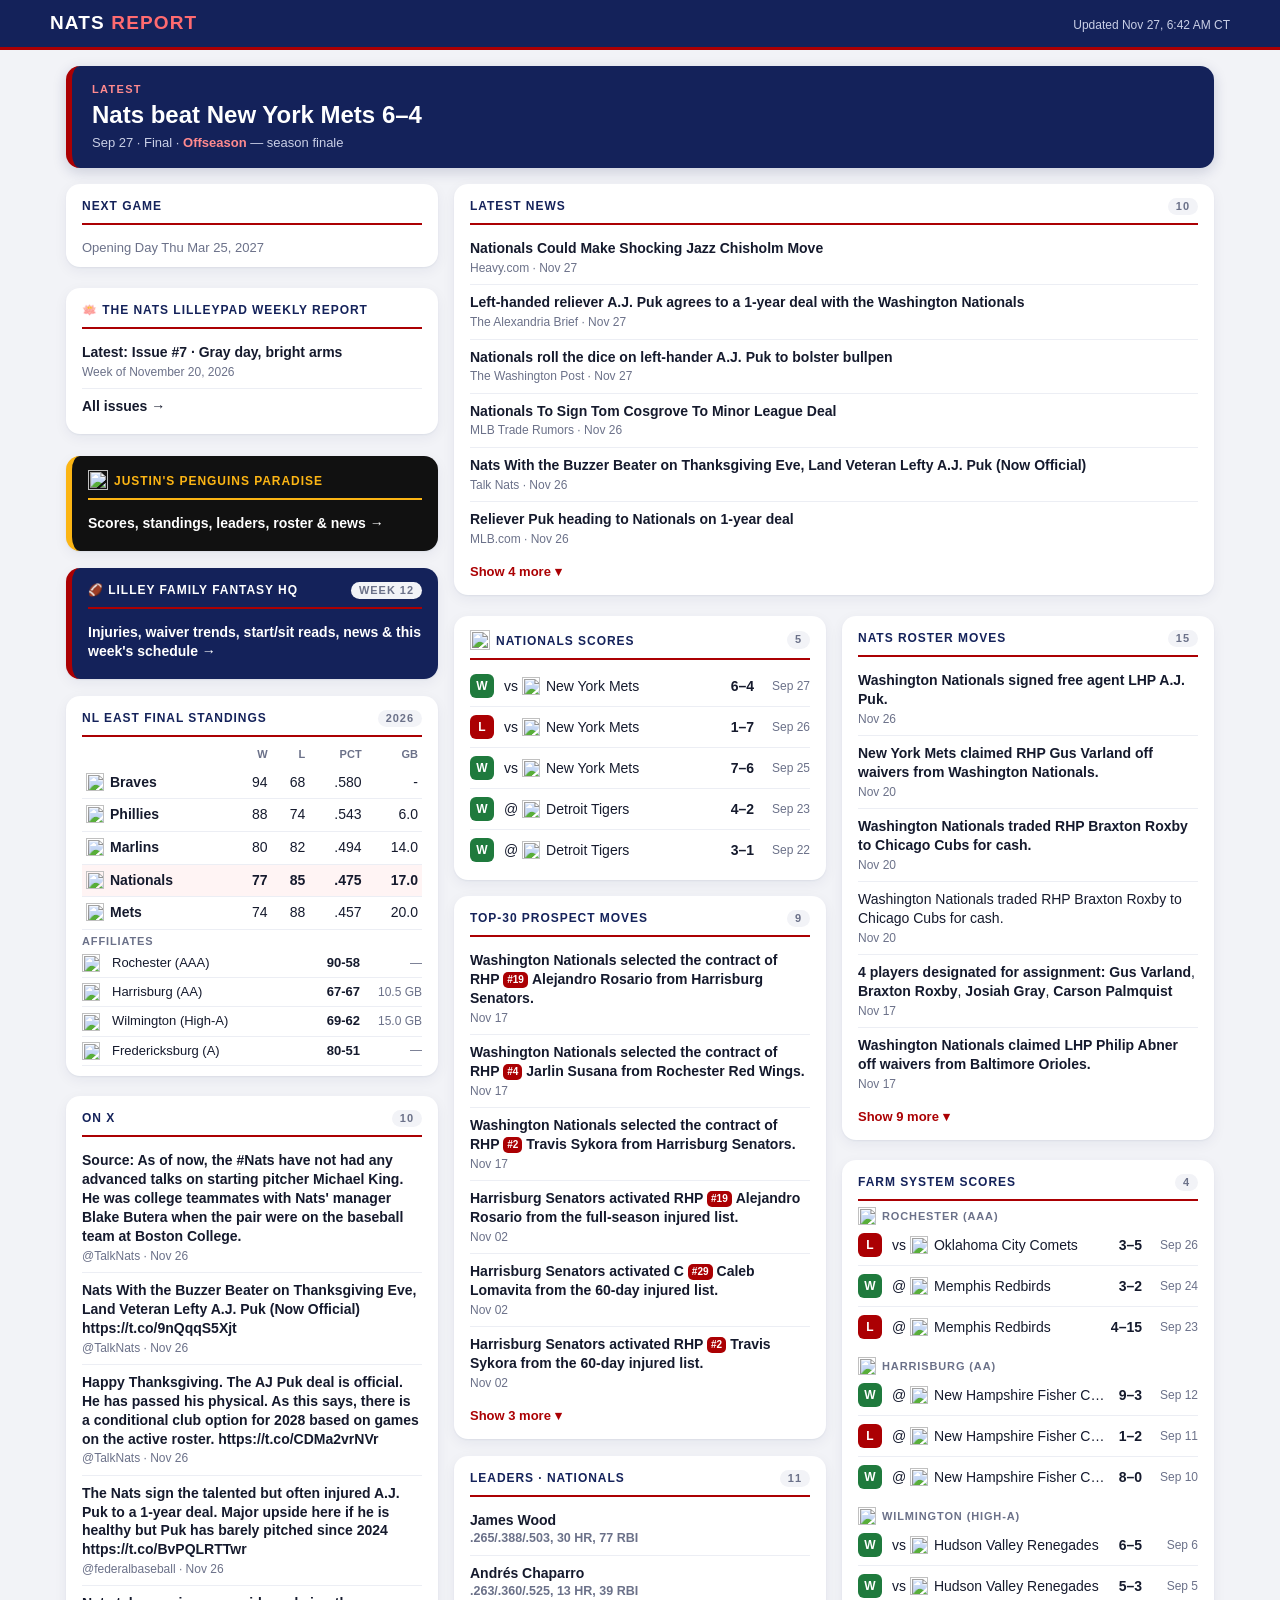
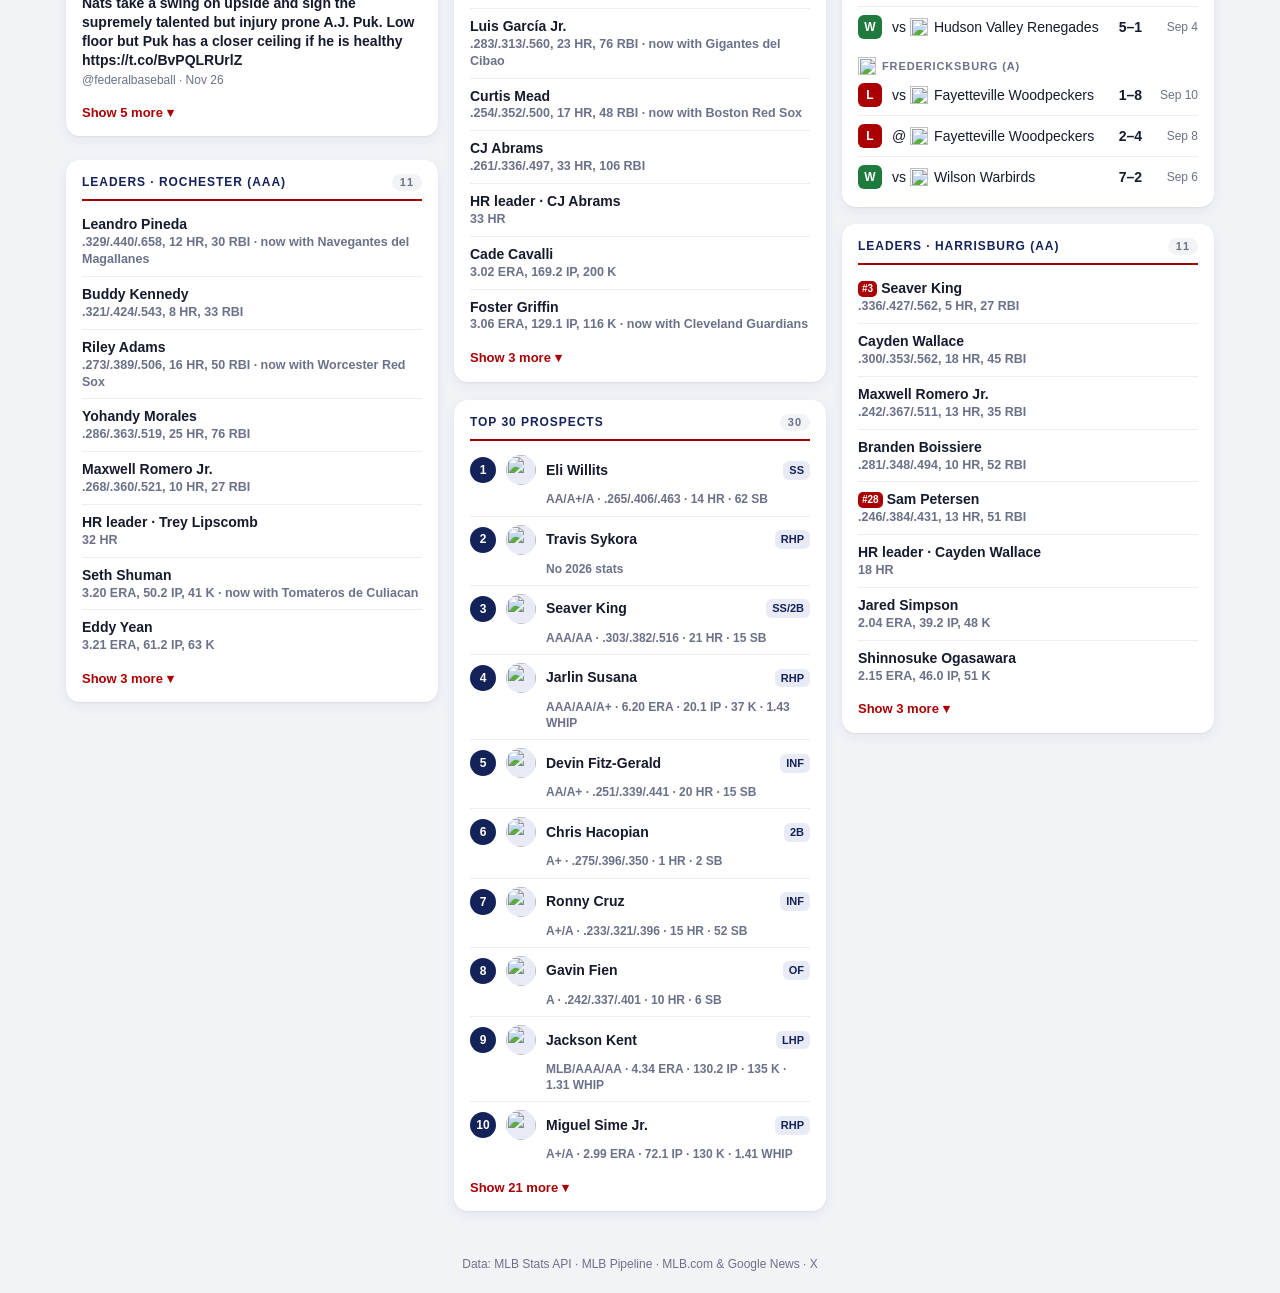
==== commit db303ee4: "Daily refresh 2026-11-27" ====
--- a/index.html
+++ b/index.html
@@ -43,8 +43,8 @@
 footer{text-align:center;color:var(--mute);font-size:12px;padding:16px 16px calc(env(safe-area-inset-bottom) + 20px)}
 @media(max-width:1000px){.grid{grid-template-columns:repeat(2,minmax(0,1fr))}}
 @media(max-width:700px){body{font-size:16px}.grid{grid-template-columns:1fr;gap:12px}.wide{grid-column:auto}main{padding-top:12px}.banner a{font-size:20px}header p{font-size:11px}li{font-size:15px}.tile{padding:12px 14px 8px}}
-</style></head><body><header><div class="hd"><h1>NATS <span>REPORT</span></h1><p>Updated Nov 27, 6:38 AM CT</p></div></header>
-<main><div class="banner"><small>Latest</small><a href="https://www.mlb.com/gameday/822679">Nats beat New York Mets 6–4</a><span class="bmeta">Sep 27 · Final · <b>Offseason</b> — season finale</span></div><div class="grid"><section class="tile today"><h3><span>Next Game</span></h3><div class="tmeta">Opening Day Thu Mar 25, 2027</div></section><section class="tile wide news"><h3><span>Latest News</span><em>10</em></h3><ul><li><a href="https://news.google.com/rss/articles/[base64]?oc=5">Nationals Could Make Shocking Jazz Chisholm Move</a><span class="meta">Heavy.com · Nov 27</span></li><li><a href="https://news.google.com/rss/articles/[base64]?oc=5">Left-handed reliever A.J. Puk agrees to a 1-year deal with the Washington Nationals</a><span class="meta">The Alexandria Brief · Nov 27</span></li><li><a href="https://news.google.com/rss/articles/[base64]?oc=5">Nationals roll the dice on left-hander A.J. Puk to bolster bullpen</a><span class="meta">The Washington Post · Nov 27</span></li><li><a href="https://www.mlbtraderumors.com/2026/11/nationals-to-sign-tom-cosgrove-to-minor-league-deal.html">Nationals To Sign Tom Cosgrove To Minor League Deal</a><span class="meta">MLB Trade Rumors · Nov 26</span></li><li><a href="https://nats.talkdcsports.com/2026/11/26/nats-with-the-buzzer-beater-on-thanksgiving-eve-land-veteran-lefty-a-j-puk/">Nats With the Buzzer Beater on Thanksgiving Eve, Land Veteran Lefty A.J. Puk (Now Official)</a><span class="meta">Talk Nats · Nov 26</span></li><li><a href="https://www.mlb.com/nationals/news/a-j-puk-contract-nationals">Reliever Puk heading to Nationals on 1-year deal</a><span class="meta">MLB.com · Nov 26</span></li></ul><details><summary>Show 4 more</summary><ul><li><a href="https://news.google.com/rss/articles/[base64]?oc=5">Reliever Puk heading to Nationals on 1-year deal - MLB.com</a><span class="meta">MLB.com · Nov 26</span></li><li><a href="https://news.google.com/rss/articles/[base64]?oc=5">Lefty reliever Puk agrees to one-year deal with Nationals</a><span class="meta">Washington Times · Nov 26</span></li><li><a href="https://www.mlbtraderumors.com/2026/11/nationals-to-sign-a-j-puk.html">Nationals Sign A.J. Puk</a><span class="meta">MLB Trade Rumors · Nov 26</span></li><li><a href="https://news.google.com/rss/articles/[base64]?oc=5">Washington Nationals agree to terms with left-handed pitcher A.J. Puk - MLB.com</a><span class="meta">MLB.com · Nov 26</span></li></ul></details></section><section class="tile nl"><h3><span>🪷 The Nats Lilleypad Weekly Report</span></h3><ul><li><a href="newsletter/issue-7.html">Latest: Issue #7 · Gray day, bright arms</a><span class="meta">Week of November 20, 2026</span></li><li><a href="newsletter/">All issues →</a></li></ul></section><section class="tile pens" style="background:#111;border-left:6px solid #FCB514"><h3 style="color:#FCB514;border-color:#FCB514"><span><img class="lg" src="https://assets.nhle.com/logos/nhl/svg/PIT_dark.svg" alt="">Justin's Penguins Paradise</span></h3><ul><li style="border:0"><a style="color:#fff" href="penguins/">Scores, standings, leaders, roster &amp; news →</a></li></ul></section><section class="tile ff" style="background:#14225A;border-left:6px solid #AB0003"><h3 style="color:#fff;border-color:#AB0003"><span>🏈 Lilley Family Fantasy HQ</span><em>Week 12</em></h3><ul><li style="border:0"><a style="color:#fff" href="fantasy/">Injuries, waiver trends, start/sit reads, news &amp; this week's schedule →</a></li></ul></section><section class="tile score"><h3><span><img class="lg" src="https://www.mlbstatic.com/team-logos/120.svg" alt="" width="18" height="18">Nationals Scores</span><em>5</em></h3><ul><li><a class="game" href="https://www.mlb.com/gameday/822679"><span class="wl w">W</span><span class="opp">vs <img class="lg" src="https://www.mlbstatic.com/team-logos/121.svg" alt="" width="18" height="18">New York Mets</span><span class="sc">6–4</span><span class="dt">Sep 27</span></a></li><li><a class="game" href="https://www.mlb.com/gameday/822678"><span class="wl l">L</span><span class="opp">vs <img class="lg" src="https://www.mlbstatic.com/team-logos/121.svg" alt="" width="18" height="18">New York Mets</span><span class="sc">1–7</span><span class="dt">Sep 26</span></a></li><li><a class="game" href="https://www.mlb.com/gameday/822681"><span class="wl w">W</span><span class="opp">vs <img class="lg" src="https://www.mlbstatic.com/team-logos/121.svg" alt="" width="18" height="18">New York Mets</span><span class="sc">7–6</span><span class="dt">Sep 25</span></a></li><li><a class="game" href="https://www.mlb.com/gameday/824223"><span class="wl w">W</span><span class="opp">@ <img class="lg" src="https://www.mlbstatic.com/team-logos/116.svg" alt="" width="18" height="18">Detroit Tigers</span><span class="sc">4–2</span><span class="dt">Sep 23</span></a></li><li><a class="game" href="https://www.mlb.com/gameday/824222"><span class="wl w">W</span><span class="opp">@ <img class="lg" src="https://www.mlbstatic.com/team-logos/116.svg" alt="" width="18" height="18">Detroit Tigers</span><span class="sc">3–1</span><span class="dt">Sep 22</span></a></li></ul></section><section class="tile moves"><h3><span>Nats Roster Moves</span><em>15</em></h3><ul><li><a href="https://www.mlb.com/player/640462">Washington Nationals signed free agent LHP A.J. Puk.</a><span class="meta">Nov 26</span></li><li><a href="https://www.mlb.com/player/681402">New York Mets claimed RHP Gus Varland off waivers from Washington Nationals.</a><span class="meta">Nov 20</span></li><li><a href="https://www.mlb.com/player/694820">Washington Nationals traded RHP Braxton Roxby to Chicago Cubs for cash.</a><span class="meta">Nov 20</span></li><li>Washington Nationals traded RHP Braxton Roxby to Chicago Cubs for cash.<span class="meta">Nov 20</span></li><li><b>4 players designated for assignment:</b> <a href="https://www.mlb.com/player/681402">Gus Varland</a>, <a href="https://www.mlb.com/player/694820">Braxton Roxby</a>, <a href="https://www.mlb.com/player/680686">Josiah Gray</a>, <a href="https://www.mlb.com/player/687223">Carson Palmquist</a><span class="meta">Nov 17</span></li><li><a href="https://www.mlb.com/player/691769">Washington Nationals claimed LHP Philip Abner off waivers from Baltimore Orioles.</a><span class="meta">Nov 17</span></li></ul><details><summary>Show 9 more</summary><ul><li><a href="https://www.mlb.com/player/693312">Washington Nationals released RHP Kyle Nicolas.</a><span class="meta">Nov 12</span></li><li><a href="https://www.mlb.com/player/693312">Washington Nationals designated RHP Kyle Nicolas for assignment.</a><span class="meta">Nov 06</span></li><li><a href="https://www.mlb.com/player/665665">Washington Nationals traded RHP Robert Cranz to San Francisco Giants for LHP Reiver Sanmartin.</a><span class="meta">Nov 06</span></li><li><a href="https://www.mlb.com/player/801128">Washington Nationals traded RHP Robert Cranz to San Francisco Giants for LHP Reiver Sanmartin.</a><span class="meta">Nov 06</span></li><li><a href="https://www.mlb.com/player/677588">Cleveland Guardians claimed DH José Tena off waivers from Washington Nationals.</a><span class="meta">Nov 06</span></li><li><a href="https://www.mlb.com/player/687849">Washington Nationals released RHP Zak Kent.</a><span class="meta">Nov 04</span></li><li><a href="https://www.mlb.com/player/686452">Washington Nationals activated C Drew Millas from the 60-day injured list.</a><span class="meta">Nov 02</span></li><li><a href="https://www.mlb.com/player/663362">Washington Nationals activated RHP Matt Waldron from the 60-day injured list.</a><span class="meta">Nov 02</span></li><li><b>3 players designated for assignment:</b> <a href="https://www.mlb.com/player/686610">Ken Waldichuk</a>, <a href="https://www.mlb.com/player/677588">José Tena</a>, <a href="https://www.mlb.com/player/676571">PJ Poulin</a><span class="meta">Nov 02</span></li></ul></details></section><section class="tile stand"><h3><span>NL East Final Standings</span><em>2026</em></h3><table><tr><th></th><th>W</th><th>L</th><th>PCT</th><th>GB</th></tr><tr class=""><td><img class="lg" src="https://www.mlbstatic.com/team-logos/144.svg" alt="" width="18" height="18">Braves</td><td>94</td><td>68</td><td>.580</td><td>-</td></tr><tr class=""><td><img class="lg" src="https://www.mlbstatic.com/team-logos/143.svg" alt="" width="18" height="18">Phillies</td><td>88</td><td>74</td><td>.543</td><td>6.0</td></tr><tr class=""><td><img class="lg" src="https://www.mlbstatic.com/team-logos/146.svg" alt="" width="18" height="18">Marlins</td><td>80</td><td>82</td><td>.494</td><td>14.0</td></tr><tr class="us"><td><img class="lg" src="https://www.mlbstatic.com/team-logos/120.svg" alt="" width="18" height="18">Nationals</td><td>77</td><td>85</td><td>.475</td><td>17.0</td></tr><tr class=""><td><img class="lg" src="https://www.mlbstatic.com/team-logos/121.svg" alt="" width="18" height="18">Mets</td><td>74</td><td>88</td><td>.457</td><td>20.0</td></tr></table><div class="lvl">Affiliates</div><div class="aff"><img class="lg" src="https://www.mlbstatic.com/team-logos/534.svg" alt="" width="18" height="18"><span>Rochester (AAA)</span><b>90-58</b><em>—</em></div><div class="aff"><img class="lg" src="https://www.mlbstatic.com/team-logos/547.svg" alt="" width="18" height="18"><span>Harrisburg (AA)</span><b>67-67</b><em>10.5 GB</em></div><div class="aff"><img class="lg" src="https://www.mlbstatic.com/team-logos/426.svg" alt="" width="18" height="18"><span>Wilmington (High-A)</span><b>69-62</b><em>15.0 GB</em></div><div class="aff"><img class="lg" src="https://www.mlbstatic.com/team-logos/436.svg" alt="" width="18" height="18"><span>Fredericksburg (A)</span><b>80-51</b><em>—</em></div></section><section class="tile moves"><h3><span>Top-30 Prospect Moves</span><em>9</em></h3><ul><li><a href="https://www.mlb.com/app/atbat/milb/prospects/nationals/alejandro-rosario-691730">Washington Nationals selected the contract of RHP <span class="prk">#19</span>Alejandro Rosario from Harrisburg Senators.</a><span class="meta">Nov 17</span></li><li><a href="https://www.mlb.com/app/atbat/milb/prospects/nationals/jarlin-susana-703186">Washington Nationals selected the contract of RHP <span class="prk">#4</span>Jarlin Susana from Rochester Red Wings.</a><span class="meta">Nov 17</span></li><li><a href="https://www.mlb.com/app/atbat/milb/prospects/nationals/travis-sykora-805809">Washington Nationals selected the contract of RHP <span class="prk">#2</span>Travis Sykora from Harrisburg Senators.</a><span class="meta">Nov 17</span></li><li><a href="https://www.mlb.com/app/atbat/milb/prospects/nationals/alejandro-rosario-691730">Harrisburg Senators activated RHP <span class="prk">#19</span>Alejandro Rosario from the full-season injured list.</a><span class="meta">Nov 02</span></li><li><a href="https://www.mlb.com/app/atbat/milb/prospects/nationals/caleb-lomavita-701616">Harrisburg Senators activated C <span class="prk">#29</span>Caleb Lomavita from the 60-day injured list.</a><span class="meta">Nov 02</span></li><li><a href="https://www.mlb.com/app/atbat/milb/prospects/nationals/travis-sykora-805809">Harrisburg Senators activated RHP <span class="prk">#2</span>Travis Sykora from the 60-day injured list.</a><span class="meta">Nov 02</span></li></ul><details><summary>Show 3 more</summary><ul><li><a href="https://www.mlb.com/app/atbat/milb/prospects/nationals/sam-petersen-695763">Rochester Red Wings activated OF <span class="prk">#28</span>Sam Petersen from the 7-day injured list.</a><span class="meta">Oct 05</span></li><li><a href="https://www.mlb.com/app/atbat/milb/prospects/nationals/luis-perales-691384">Washington Nationals recalled RHP <span class="prk">#12</span>Luis Perales from Rochester Red Wings.</a><span class="meta">Sep 28</span></li><li><a href="https://www.mlb.com/app/atbat/milb/prospects/nationals/jackson-kent-800600">Washington Nationals recalled LHP <span class="prk">#9</span>Jackson Kent from Rochester Red Wings.</a><span class="meta">Sep 28</span></li></ul></details></section><section class="tile xtile"><h3><span>On X</span><em>10</em></h3><ul><li><a href="https://x.com/TalkNats/status/2126025591183016278">Source: As of now, the #Nats have not had any advanced talks on starting pitcher Michael King. He was college teammates with Nats&#x27; manager Blake Butera when the pair were on the baseball team at Boston College.</a><span class="meta">@TalkNats · Nov 26</span></li><li><a href="https://x.com/TalkNats/status/2126005080667394497">Nats With the Buzzer Beater on Thanksgiving Eve, Land Veteran Lefty A.J. Puk (Now Official) https://t.co/9nQqqS5Xjt</a><span class="meta">@TalkNats · Nov 26</span></li><li><a href="https://x.com/TalkNats/status/2125980876957745250">Happy Thanksgiving. The AJ Puk deal is official. He has passed his physical. As this says, there is a conditional club option for 2028 based on games on the active roster. https://t.co/CDMa2vrNVr</a><span class="meta">@TalkNats · Nov 26</span></li><li><a href="https://x.com/federalbaseball/status/2125972394036633922">The Nats sign the talented but often injured A.J. Puk to a 1-year deal. Major upside here if he is healthy but Puk has barely pitched since 2024 https://t.co/BvPQLRTTwr</a><span class="meta">@federalbaseball · Nov 26</span></li><li><a href="https://x.com/federalbaseball/status/2125972142378606773">Nats take a swing on upside and sign the supremely talented but injury prone A.J. Puk. Low floor but Puk has a closer ceiling if he is healthy https://t.co/BvPQLRUrlZ</a><span class="meta">@federalbaseball · Nov 26</span></li></ul><details><summary>Show 5 more</summary><ul><li><a href="https://x.com/federalbaseball/status/2125971601497694620">The club option is noteworthy https://t.co/0MRBIcDbQo</a><span class="meta">@federalbaseball · Nov 26</span></li><li><a href="https://x.com/Nationals/status/2125968887766237399">We have agreed to terms with LHP A.J. Puk on a one-year Major League contract with a conditional club option for 2028.  Welcome to D.C., A.J. !! 💪 https://t.co/Zye7iaIyKL</a><span class="meta">@Nationals · Nov 26</span></li><li><a href="https://x.com/Nationals/status/2125946934456099315">thanks &amp;lt;3 https://t.co/Oniiocmf22</a><span class="meta">@Nationals · Nov 26</span></li><li><a href="https://x.com/TalkNats/status/2125821493124685917">AJ Puk must pass a physical prior to this being official. https://t.co/xEbbW6xdP0</a><span class="meta">@TalkNats · Nov 26</span></li><li><a href="https://x.com/TalkNats/status/2125817246597468324">Per a source, this is preliminary and Luis Arraez is an Evolv client. They rep Daylen Lile and several other Nats players in the system. JC Sanchez is Arraez&#x27;s agent at Evolv. Clearly the Nats are looking for impact left…</a><span class="meta">@TalkNats · Nov 26</span></li></ul></details></section><section class="tile score farm"><h3><span>Farm System Scores</span><em>4</em></h3><div class="lvl"><img class="lg" src="https://www.mlbstatic.com/team-logos/534.svg" alt="" width="18" height="18"><span>Rochester (AAA)</span></div><ul><li><a class="game" href="https://www.mlb.com/gameday/850990"><span class="wl l">L</span><span class="opp">vs <img class="lg" src="https://www.mlbstatic.com/team-logos/238.svg" alt="" width="18" height="18">Oklahoma City Comets</span><span class="sc">3–5</span><span class="dt">Sep 26</span></a></li><li><a class="game" href="https://www.mlb.com/gameday/850992"><span class="wl w">W</span><span class="opp">@ <img class="lg" src="https://www.mlbstatic.com/team-logos/235.svg" alt="" width="18" height="18">Memphis Redbirds</span><span class="sc">3–2</span><span class="dt">Sep 24</span></a></li><li><a class="game" href="https://www.mlb.com/gameday/850991"><span class="wl l">L</span><span class="opp">@ <img class="lg" src="https://www.mlbstatic.com/team-logos/235.svg" alt="" width="18" height="18">Memphis Redbirds</span><span class="sc">4–15</span><span class="dt">Sep 23</span></a></li></ul><div class="lvl"><img class="lg" src="https://www.mlbstatic.com/team-logos/547.svg" alt="" width="18" height="18"><span>Harrisburg (AA)</span></div><ul><li><a class="game" href="https://www.mlb.com/gameday/818496"><span class="wl w">W</span><span class="opp">@ <img class="lg" src="https://www.mlbstatic.com/team-logos/463.svg" alt="" width="18" height="18">New Hampshire Fisher Cats</span><span class="sc">9–3</span><span class="dt">Sep 12</span></a></li><li><a class="game" href="https://www.mlb.com/gameday/818502"><span class="wl l">L</span><span class="opp">@ <img class="lg" src="https://www.mlbstatic.com/team-logos/463.svg" alt="" width="18" height="18">New Hampshire Fisher Cats</span><span class="sc">1–2</span><span class="dt">Sep 11</span></a></li><li><a class="game" href="https://www.mlb.com/gameday/818497"><span class="wl w">W</span><span class="opp">@ <img class="lg" src="https://www.mlbstatic.com/team-logos/463.svg" alt="" width="18" height="18">New Hampshire Fisher Cats</span><span class="sc">8–0</span><span class="dt">Sep 10</span></a></li></ul><div class="lvl"><img class="lg" src="https://www.mlbstatic.com/team-logos/426.svg" alt="" width="18" height="18"><span>Wilmington (High-A)</span></div><ul><li><a class="game" href="https://www.mlb.com/gameday/821791"><span class="wl w">W</span><span class="opp">vs <img class="lg" src="https://www.mlbstatic.com/team-logos/537.svg" alt="" width="18" height="18">Hudson Valley Renegades</span><span class="sc">6–5</span><span class="dt">Sep 6</span></a></li><li><a class="game" href="https://www.mlb.com/gameday/821796"><span class="wl w">W</span><span class="opp">vs <img class="lg" src="https://www.mlbstatic.com/team-logos/537.svg" alt="" width="18" height="18">Hudson Valley Renegades</span><span class="sc">5–3</span><span class="dt">Sep 5</span></a></li><li><a class="game" href="https://www.mlb.com/gameday/821795"><span class="wl w">W</span><span class="opp">vs <img class="lg" src="https://www.mlbstatic.com/team-logos/537.svg" alt="" width="18" height="18">Hudson Valley Renegades</span><span class="sc">5–1</span><span class="dt">Sep 4</span></a></li></ul><div class="lvl"><img class="lg" src="https://www.mlbstatic.com/team-logos/436.svg" alt="" width="18" height="18"><span>Fredericksburg (A)</span></div><ul><li><a class="game" href="https://www.mlb.com/gameday/850953"><span class="wl l">L</span><span class="opp">vs <img class="lg" src="https://www.mlbstatic.com/team-logos/3712.svg" alt="" width="18" height="18">Fayetteville Woodpeckers</span><span class="sc">1–8</span><span class="dt">Sep 10</span></a></li><li><a class="game" href="https://www.mlb.com/gameday/850951"><span class="wl l">L</span><span class="opp">@ <img class="lg" src="https://www.mlbstatic.com/team-logos/3712.svg" alt="" width="18" height="18">Fayetteville Woodpeckers</span><span class="sc">2–4</span><span class="dt">Sep 8</span></a></li><li><a class="game" href="https://www.mlb.com/gameday/827159"><span class="wl w">W</span><span class="opp">vs <img class="lg" src="https://www.mlbstatic.com/team-logos/249.svg" alt="" width="18" height="18">Wilson Warbirds</span><span class="sc">7–2</span><span class="dt">Sep 6</span></a></li></ul></section><section class="tile stats"><h3><span>Leaders · Nationals</span><em>11</em></h3><ul><li><a class="pl" href="https://www.mlb.com/player/695578"><span class="nm">James Wood</span><span class="st">.265/.388/.503, 30 HR, 77 RBI</span></a></li><li><a class="pl" href="https://www.mlb.com/player/665953"><span class="nm">Andrés Chaparro</span><span class="st">.263/.360/.525, 13 HR, 39 RBI</span></a></li><li><a class="pl" href="https://www.mlb.com/player/671277"><span class="nm">Luis García Jr.</span><span class="st">.283/.313/.560, 23 HR, 76 RBI · now with Gigantes del Cibao</span></a></li><li><a class="pl" href="https://www.mlb.com/player/678554"><span class="nm">Curtis Mead</span><span class="st">.254/.352/.500, 17 HR, 48 RBI · now with Boston Red Sox</span></a></li><li><a class="pl" href="https://www.mlb.com/player/682928"><span class="nm">CJ Abrams</span><span class="st">.261/.336/.497, 33 HR, 106 RBI</span></a></li><li><a class="pl" href="https://www.mlb.com/player/682928"><span class="nm">HR leader · CJ Abrams</span><span class="st">33 HR</span></a></li><li><a class="pl" href="https://www.mlb.com/player/676917"><span class="nm">Cade Cavalli</span><span class="st">3.02 ERA, 169.2 IP, 200 K</span></a></li><li><a class="pl" href="https://www.mlb.com/player/656492"><span class="nm">Foster Griffin</span><span class="st">3.06 ERA, 129.1 IP, 116 K · now with Cleveland Guardians</span></a></li></ul><details><summary>Show 3 more</summary><ul><li><a class="pl" href="https://www.mlb.com/player/813349"><span class="nm">Connelly Early</span><span class="st">3.33 ERA, 94.2 IP, 94 K</span></a></li><li><a class="pl" href="https://www.mlb.com/player/674841"><span class="nm">Andrew Alvarez</span><span class="st">3.43 ERA, 112.2 IP, 114 K</span></a></li><li><a class="pl" href="https://www.mlb.com/player/702021"><span class="nm">Will Dion</span><span class="st">3.62 ERA, 49.2 IP, 55 K</span></a></li></ul></details></section><section class="tile stats"><h3><span>Leaders · Rochester (AAA)</span><em>11</em></h3><ul><li><a class="pl" href="https://www.mlb.com/player/683610"><span class="nm">Leandro Pineda</span><span class="st">.329/.440/.658, 12 HR, 30 RBI · now with Navegantes del Magallanes</span></a></li><li><a class="pl" href="https://www.mlb.com/player/671083"><span class="nm">Buddy Kennedy</span><span class="st">.321/.424/.543, 8 HR, 33 RBI</span></a></li><li><a class="pl" href="https://www.mlb.com/player/656180"><span class="nm">Riley Adams</span><span class="st">.273/.389/.506, 16 HR, 50 RBI · now with Worcester Red Sox</span></a></li><li><a class="pl" href="https://www.mlb.com/player/691002"><span class="nm">Yohandy Morales</span><span class="st">.286/.363/.519, 25 HR, 76 RBI</span></a></li><li><a class="pl" href="https://www.mlb.com/player/686912"><span class="nm">Maxwell Romero Jr.</span><span class="st">.268/.360/.521, 10 HR, 27 RBI</span></a></li><li><a class="pl" href="https://www.mlb.com/player/702358"><span class="nm">HR leader · Trey Lipscomb</span><span class="st">32 HR</span></a></li><li><a class="pl" href="https://www.mlb.com/player/670234"><span class="nm">Seth Shuman</span><span class="st">3.20 ERA, 50.2 IP, 41 K · now with Tomateros de Culiacan</span></a></li><li><a class="pl" href="https://www.mlb.com/player/678868"><span class="nm">Eddy Yean</span><span class="st">3.21 ERA, 61.2 IP, 63 K</span></a></li></ul><details><summary>Show 3 more</summary><ul><li><a class="pl" href="https://www.mlb.com/player/672442"><span class="nm"><span class="prk">#26</span>Yovanny Cruz</span><span class="st">3.38 ERA, 42.2 IP, 59 K</span></a></li><li><a class="pl" href="https://www.mlb.com/player/641627"><span class="nm">Trevor Gott</span><span class="st">3.55 ERA, 33.0 IP, 27 K · now with El Paso Chihuahuas</span></a></li><li><a class="pl" href="https://www.mlb.com/player/691384"><span class="nm"><span class="prk">#12</span>Luis Perales</span><span class="st">3.64 ERA, 96.1 IP, 97 K</span></a></li></ul></details></section><section class="tile stats"><h3><span>Leaders · Harrisburg (AA)</span><em>11</em></h3><ul><li><a class="pl" href="https://www.mlb.com/player/814409"><span class="nm"><span class="prk">#3</span>Seaver King</span><span class="st">.336/.427/.562, 5 HR, 27 RBI</span></a></li><li><a class="pl" href="https://www.mlb.com/player/691024"><span class="nm">Cayden Wallace</span><span class="st">.300/.353/.562, 18 HR, 45 RBI</span></a></li><li><a class="pl" href="https://www.mlb.com/player/686912"><span class="nm">Maxwell Romero Jr.</span><span class="st">.242/.367/.511, 13 HR, 35 RBI</span></a></li><li><a class="pl" href="https://www.mlb.com/player/680998"><span class="nm">Branden Boissiere</span><span class="st">.281/.348/.494, 10 HR, 52 RBI</span></a></li><li><a class="pl" href="https://www.mlb.com/player/695763"><span class="nm"><span class="prk">#28</span>Sam Petersen</span><span class="st">.246/.384/.431, 13 HR, 51 RBI</span></a></li><li><a class="pl" href="https://www.mlb.com/player/691024"><span class="nm">HR leader · Cayden Wallace</span><span class="st">18 HR</span></a></li><li><a class="pl" href="https://www.mlb.com/player/688692"><span class="nm">Jared Simpson</span><span class="st">2.04 ERA, 39.2 IP, 48 K</span></a></li><li><a class="pl" href="https://www.mlb.com/player/829272"><span class="nm">Shinnosuke Ogasawara</span><span class="st">2.15 ERA, 46.0 IP, 51 K</span></a></li></ul><details><summary>Show 3 more</summary><ul><li><a class="pl" href="https://www.mlb.com/player/805272"><span class="nm">Luke Young</span><span class="st">2.27 ERA, 35.2 IP, 43 K</span></a></li><li><a class="pl" href="https://www.mlb.com/player/800600"><span class="nm"><span class="prk">#9</span>Jackson Kent</span><span class="st">2.35 ERA, 30.2 IP, 38 K</span></a></li><li><a class="pl" href="https://www.mlb.com/player/695066"><span class="nm"><span class="prk">#20</span>Ben Grable</span><span class="st">2.50 ERA, 36.0 IP, 53 K</span></a></li></ul></details></section><section class="tile stats"><h3><span>Top 30 Prospects</span><em>30</em></h3><ul><li><a class="pros" href="https://www.mlb.com/app/atbat/milb/prospects/nationals/eli-willits-816113"><span class="rk">1</span><img class="hs" src="https://img.mlbstatic.com/mlb-photos/image/upload/d_people:generic:headshot:67:current.png/w_60,q_auto:best/v1/people/816113/headshot/milb/current" alt="" loading="lazy" width="30" height="30"><span class="nm">Eli Willits</span><span class="pline">AA/A+/A · .265/.406/.463 · 14 HR · 62 SB</span><span class="pos">SS</span></a></li><li><a class="pros" href="https://www.mlb.com/app/atbat/milb/prospects/nationals/travis-sykora-805809"><span class="rk">2</span><img class="hs" src="https://img.mlbstatic.com/mlb-photos/image/upload/d_people:generic:headshot:67:current.png/w_60,q_auto:best/v1/people/805809/headshot/milb/current" alt="" loading="lazy" width="30" height="30"><span class="nm">Travis Sykora</span><span class="pline">No 2026 stats</span><span class="pos">RHP</span></a></li><li><a class="pros" href="https://www.mlb.com/app/atbat/milb/prospects/nationals/seaver-king-814409"><span class="rk">3</span><img class="hs" src="https://img.mlbstatic.com/mlb-photos/image/upload/d_people:generic:headshot:67:current.png/w_60,q_auto:best/v1/people/814409/headshot/milb/current" alt="" loading="lazy" width="30" height="30"><span class="nm">Seaver King</span><span class="pline">AAA/AA · .303/.382/.516 · 21 HR · 15 SB</span><span class="pos">SS/2B</span></a></li><li><a class="pros" href="https://www.mlb.com/app/atbat/milb/prospects/nationals/jarlin-susana-703186"><span class="rk">4</span><img class="hs" src="https://img.mlbstatic.com/mlb-photos/image/upload/d_people:generic:headshot:67:current.png/w_60,q_auto:best/v1/people/703186/headshot/milb/current" alt="" loading="lazy" width="30" height="30"><span class="nm">Jarlin Susana</span><span class="pline">AAA/AA/A+ · 6.20 ERA · 20.1 IP · 37 K · 1.43 WHIP</span><span class="pos">RHP</span></a></li><li><a class="pros" href="https://www.mlb.com/app/atbat/milb/prospects/nationals/devin-fitz-gerald-803849"><span class="rk">5</span><img class="hs" src="https://img.mlbstatic.com/mlb-photos/image/upload/d_people:generic:headshot:67:current.png/w_60,q_auto:best/v1/people/803849/headshot/milb/current" alt="" loading="lazy" width="30" height="30"><span class="nm">Devin Fitz-Gerald</span><span class="pline">AA/A+ · .251/.339/.441 · 20 HR · 15 SB</span><span class="pos">INF</span></a></li><li><a class="pros" href="https://www.mlb.com/app/atbat/milb/prospects/nationals/chris-hacopian-806680"><span class="rk">6</span><img class="hs" src="https://img.mlbstatic.com/mlb-photos/image/upload/d_people:generic:headshot:67:current.png/w_60,q_auto:best/v1/people/806680/headshot/milb/current" alt="" loading="lazy" width="30" height="30"><span class="nm">Chris Hacopian</span><span class="pline">A+ · .275/.396/.350 · 1 HR · 2 SB</span><span class="pos">2B</span></a></li><li><a class="pros" href="https://www.mlb.com/app/atbat/milb/prospects/nationals/ronny-cruz-826723"><span class="rk">7</span><img class="hs" src="https://img.mlbstatic.com/mlb-photos/image/upload/d_people:generic:headshot:67:current.png/w_60,q_auto:best/v1/people/826723/headshot/milb/current" alt="" loading="lazy" width="30" height="30"><span class="nm">Ronny Cruz</span><span class="pline">A+/A · .233/.321/.396 · 15 HR · 52 SB</span><span class="pos">INF</span></a></li><li><a class="pros" href="https://www.mlb.com/app/atbat/milb/prospects/nationals/gavin-fien-815818"><span class="rk">8</span><img class="hs" src="https://img.mlbstatic.com/mlb-photos/image/upload/d_people:generic:headshot:67:current.png/w_60,q_auto:best/v1/people/815818/headshot/milb/current" alt="" loading="lazy" width="30" height="30"><span class="nm">Gavin Fien</span><span class="pline">A · .242/.337/.401 · 10 HR · 6 SB</span><span class="pos">OF</span></a></li><li><a class="pros" href="https://www.mlb.com/app/atbat/milb/prospects/nationals/jackson-kent-800600"><span class="rk">9</span><img class="hs" src="https://img.mlbstatic.com/mlb-photos/image/upload/d_people:generic:headshot:67:current.png/w_60,q_auto:best/v1/people/800600/headshot/milb/current" alt="" loading="lazy" width="30" height="30"><span class="nm">Jackson Kent</span><span class="pline">MLB/AAA/AA · 4.34 ERA · 130.2 IP · 135 K · 1.31 WHIP</span><span class="pos">LHP</span></a></li><li><a class="pros" href="https://www.mlb.com/app/atbat/milb/prospects/nationals/miguel-sime-jr-828137"><span class="rk">10</span><img class="hs" src="https://img.mlbstatic.com/mlb-photos/image/upload/d_people:generic:headshot:67:current.png/w_60,q_auto:best/v1/people/828137/headshot/milb/current" alt="" loading="lazy" width="30" height="30"><span class="nm">Miguel Sime Jr.</span><span class="pline">A+/A · 2.99 ERA · 72.1 IP · 130 K · 1.41 WHIP</span><span class="pos">RHP</span></a></li></ul><details><summary>Show 21 more</summary><ul><li><a class="pros" href="https://www.mlb.com/app/atbat/milb/prospects/nationals/landon-harmon-816102"><span class="rk">11</span><img class="hs" src="https://img.mlbstatic.com/mlb-photos/image/upload/d_people:generic:headshot:67:current.png/w_60,q_auto:best/v1/people/816102/headshot/milb/current" alt="" loading="lazy" width="30" height="30"><span class="nm">Landon Harmon</span><span class="pline">A · 1.60 ERA · 39.1 IP · 38 K · 0.94 WHIP</span><span class="pos">RHP</span></a></li><li><a class="pros" href="https://www.mlb.com/app/atbat/milb/prospects/nationals/luis-perales-691384"><span class="rk">12</span><img class="hs" src="https://img.mlbstatic.com/mlb-photos/image/upload/d_people:generic:headshot:67:current.png/w_60,q_auto:best/v1/people/691384/headshot/milb/current" alt="" loading="lazy" width="30" height="30"><span class="nm">Luis Perales</span><span class="pline">MLB/AAA · 4.44 ERA · 107.1 IP · 110 K · 1.43 WHIP</span><span class="pos">RHP</span></a></li><li><a class="pros" href="https://www.mlb.com/app/atbat/milb/prospects/nationals/chase-brunson-815313"><span class="rk">13</span><img class="hs" src="https://img.mlbstatic.com/mlb-photos/image/upload/d_people:generic:headshot:67:current.png/w_60,q_auto:best/v1/people/815313/headshot/milb/current" alt="" loading="lazy" width="30" height="30"><span class="nm">Chase Brunson</span><span class="pline">No 2026 stats</span><span class="pos">OF</span></a></li><li><a class="pros" href="https://www.mlb.com/app/atbat/milb/prospects/nationals/jack-cebert-701411"><span class="rk">14</span><img class="hs" src="https://img.mlbstatic.com/mlb-photos/image/upload/d_people:generic:headshot:67:current.png/w_60,q_auto:best/v1/people/701411/headshot/milb/current" alt="" loading="lazy" width="30" height="30"><span class="nm">Jack Cebert</span><span class="pline">AAA/AA/A+ · 4.03 ERA · 109.1 IP · 122 K · 1.32 WHIP</span><span class="pos">RHP</span></a></li><li><a class="pros" href="https://www.mlb.com/app/atbat/milb/prospects/nationals/coy-james-815983"><span class="rk">15</span><img class="hs" src="https://img.mlbstatic.com/mlb-photos/image/upload/d_people:generic:headshot:67:current.png/w_60,q_auto:best/v1/people/815983/headshot/milb/current" alt="" loading="lazy" width="30" height="30"><span class="nm">Coy James</span><span class="pline">A · .220/.331/.405 · 19 HR · 35 SB</span><span class="pos">INF</span></a></li><li><a class="pros" href="https://www.mlb.com/app/atbat/milb/prospects/nationals/samil-serrano-836603"><span class="rk">16</span><img class="hs" src="https://img.mlbstatic.com/mlb-photos/image/upload/d_people:generic:headshot:67:current.png/w_60,q_auto:best/v1/people/836603/headshot/milb/current" alt="" loading="lazy" width="30" height="30"><span class="nm">Samil Serrano</span><span class="pline">No 2026 stats</span><span class="pos">OF</span></a></li><li><a class="pros" href="https://www.mlb.com/app/atbat/milb/prospects/nationals/ethan-petry-701337"><span class="rk">17</span><img class="hs" src="https://img.mlbstatic.com/mlb-photos/image/upload/d_people:generic:headshot:67:current.png/w_60,q_auto:best/v1/people/701337/headshot/milb/current" alt="" loading="lazy" width="30" height="30"><span class="nm">Ethan Petry</span><span class="pline">AA/A+ · .255/.332/.484 · 24 HR · 6 SB</span><span class="pos">1B/OF</span></a></li><li><a class="pros" href="https://www.mlb.com/app/atbat/milb/prospects/nationals/alex-clemmey-806046"><span class="rk">18</span><img class="hs" src="https://img.mlbstatic.com/mlb-photos/image/upload/d_people:generic:headshot:67:current.png/w_60,q_auto:best/v1/people/806046/headshot/milb/current" alt="" loading="lazy" width="30" height="30"><span class="nm">Alex Clemmey</span><span class="pline">AA · 4.64 ERA · 128.0 IP · 138 K · 1.47 WHIP</span><span class="pos">LHP</span></a></li><li><a class="pros" href="https://www.mlb.com/app/atbat/milb/prospects/nationals/alejandro-rosario-691730"><span class="rk">19</span><img class="hs" src="https://img.mlbstatic.com/mlb-photos/image/upload/d_people:generic:headshot:67:current.png/w_60,q_auto:best/v1/people/691730/headshot/milb/current" alt="" loading="lazy" width="30" height="30"><span class="nm">Alejandro Rosario</span><span class="pline">No 2026 stats</span><span class="pos">RHP</span></a></li><li><a class="pros" href="https://www.mlb.com/app/atbat/milb/prospects/nationals/ben-grable-695066"><span class="rk">20</span><img class="hs" src="https://img.mlbstatic.com/mlb-photos/image/upload/d_people:generic:headshot:67:current.png/w_60,q_auto:best/v1/people/695066/headshot/milb/current" alt="" loading="lazy" width="30" height="30"><span class="nm">Ben Grable</span><span class="pline">AAA/AA/A+ · 3.04 ERA · 50.1 IP · 76 K · 1.17 WHIP</span><span class="pos">RHP</span></a></li><li><a class="pros" href="https://www.mlb.com/app/atbat/milb/prospects/nationals/luke-dickerson-815380"><span class="rk">21</span><img class="hs" src="https://img.mlbstatic.com/mlb-photos/image/upload/d_people:generic:headshot:67:current.png/w_60,q_auto:best/v1/people/815380/headshot/milb/current" alt="" loading="lazy" width="30" height="30"><span class="nm">Luke Dickerson</span><span class="pline">A+/A · .218/.378/.390 · 13 HR · 26 SB</span><span class="pos">INF/OF</span></a></li><li><a class="pros" href="https://www.mlb.com/app/atbat/milb/prospects/nationals/luke-williams-828816"><span class="rk">22</span><img class="hs" src="https://img.mlbstatic.com/mlb-photos/image/upload/d_people:generic:headshot:67:current.png/w_60,q_auto:best/v1/people/828816/headshot/milb/current" alt="" loading="lazy" width="30" height="30"><span class="nm">Luke Williams</span><span class="pline">No 2026 stats</span><span class="pos">SS</span></a></li><li><a class="pros" href="https://www.mlb.com/app/atbat/milb/prospects/nationals/cooper-harris-835839"><span class="rk">23</span><img class="hs" src="https://img.mlbstatic.com/mlb-photos/image/upload/d_people:generic:headshot:67:current.png/w_60,q_auto:best/v1/people/835839/headshot/milb/current" alt="" loading="lazy" width="30" height="30"><span class="nm">Cooper Harris</span><span class="pline">No 2026 stats</span><span class="pos">RHP</span></a></li><li><a class="pros" href="https://www.mlb.com/app/atbat/milb/prospects/nationals/yoel-tejeda-jr-701347"><span class="rk">24</span><img class="hs" src="https://img.mlbstatic.com/mlb-photos/image/upload/d_people:generic:headshot:67:current.png/w_60,q_auto:best/v1/people/701347/headshot/milb/current" alt="" loading="lazy" width="30" height="30"><span class="nm">Yoel Tejeda Jr.</span><span class="pline">AA/A+ · 4.56 ERA · 120.1 IP · 131 K · 1.43 WHIP</span><span class="pos">RHP</span></a></li><li><a class="pros" href="https://www.mlb.com/app/atbat/milb/prospects/nationals/marconi-german-829699"><span class="rk">25</span><img class="hs" src="https://img.mlbstatic.com/mlb-photos/image/upload/d_people:generic:headshot:67:current.png/w_60,q_auto:best/v1/people/829699/headshot/milb/current" alt="" loading="lazy" width="30" height="30"><span class="nm">Marconi German</span><span class="pline">No 2026 stats</span><span class="pos">2B/SS</span></a></li><li><a class="pros" href="https://www.mlb.com/app/atbat/milb/prospects/nationals/yovanny-cruz-672442"><span class="rk">26</span><img class="hs" src="https://img.mlbstatic.com/mlb-photos/image/upload/d_people:generic:headshot:67:current.png/w_60,q_auto:best/v1/people/672442/headshot/milb/current" alt="" loading="lazy" width="30" height="30"><span class="nm">Yovanny Cruz</span><span class="pline">MLB/AAA · 3.84 ERA · 58.2 IP · 74 K · 1.38 WHIP</span><span class="pos">RHP</span></a></li><li><a class="pros" href="https://www.mlb.com/app/atbat/milb/prospects/nationals/yeremy-cabrera-800393"><span class="rk">27</span><img class="hs" src="https://img.mlbstatic.com/mlb-photos/image/upload/d_people:generic:headshot:67:current.png/w_60,q_auto:best/v1/people/800393/headshot/milb/current" alt="" loading="lazy" width="30" height="30"><span class="nm">Yeremy Cabrera</span><span class="pline">A+/A · .251/.346/.404 · 12 HR · 52 SB</span><span class="pos">OF</span></a></li><li><a class="pros" href="https://www.mlb.com/app/atbat/milb/prospects/nationals/sam-petersen-695763"><span class="rk">28</span><img class="hs" src="https://img.mlbstatic.com/mlb-photos/image/upload/d_people:generic:headshot:67:current.png/w_60,q_auto:best/v1/people/695763/headshot/milb/current" alt="" loading="lazy" width="30" height="30"><span class="nm">Sam Petersen</span><span class="pline">AAA/AA · .248/.374/.417 · 16 HR · 38 SB</span><span class="pos">OF</span></a></li><li><a class="pros" href="https://www.mlb.com/app/atbat/milb/prospects/nationals/caleb-lomavita-701616"><span class="rk">29</span><img class="hs" src="https://img.mlbstatic.com/mlb-photos/image/upload/d_people:generic:headshot:67:current.png/w_60,q_auto:best/v1/people/701616/headshot/milb/current" alt="" loading="lazy" width="30" height="30"><span class="nm">Caleb Lomavita</span><span class="pline">AA · .244/.311/.453 · 14 HR · 2 SB</span><span class="pos">C</span></a></li><li><a class="pros" href="https://www.mlb.com/app/atbat/milb/prospects/nationals/josh-hartle-691776"><span class="rk">30</span><img class="hs" src="https://img.mlbstatic.com/mlb-photos/image/upload/d_people:generic:headshot:67:current.png/w_60,q_auto:best/v1/people/691776/headshot/milb/current" alt="" loading="lazy" width="30" height="30"><span class="nm">Josh Hartle</span><span class="pline">AA · 3.45 ERA · 122.2 IP · 115 K · 1.30 WHIP</span><span class="pos">LHP</span></a></li><li><a class="all" href="https://www.mlb.com/milb/prospects/nationals">Full list on MLB.com →</a></li></ul></details></section></div></main>
+</style></head><body><header><div class="hd"><h1>NATS <span>REPORT</span></h1><p>Updated Nov 27, 6:42 AM CT</p></div></header>
+<main><div class="banner"><small>Latest</small><a href="https://www.mlb.com/gameday/822679">Nats beat New York Mets 6–4</a><span class="bmeta">Sep 27 · Final · <b>Offseason</b> — season finale</span></div><div class="grid"><section class="tile today"><h3><span>Next Game</span></h3><div class="tmeta">Opening Day Thu Mar 25, 2027</div></section><section class="tile wide news"><h3><span>Latest News</span><em>10</em></h3><ul><li><a href="https://news.google.com/rss/articles/[base64]?oc=5">Nationals Could Make Shocking Jazz Chisholm Move</a><span class="meta">Heavy.com · Nov 27</span></li><li><a href="https://news.google.com/rss/articles/[base64]?oc=5">Left-handed reliever A.J. Puk agrees to a 1-year deal with the Washington Nationals</a><span class="meta">The Alexandria Brief · Nov 27</span></li><li><a href="https://news.google.com/rss/articles/[base64]?oc=5">Nationals roll the dice on left-hander A.J. Puk to bolster bullpen</a><span class="meta">The Washington Post · Nov 27</span></li><li><a href="https://www.mlbtraderumors.com/2026/11/nationals-to-sign-tom-cosgrove-to-minor-league-deal.html">Nationals To Sign Tom Cosgrove To Minor League Deal</a><span class="meta">MLB Trade Rumors · Nov 26</span></li><li><a href="https://nats.talkdcsports.com/2026/11/26/nats-with-the-buzzer-beater-on-thanksgiving-eve-land-veteran-lefty-a-j-puk/">Nats With the Buzzer Beater on Thanksgiving Eve, Land Veteran Lefty A.J. Puk (Now Official)</a><span class="meta">Talk Nats · Nov 26</span></li><li><a href="https://www.mlb.com/nationals/news/a-j-puk-contract-nationals">Reliever Puk heading to Nationals on 1-year deal</a><span class="meta">MLB.com · Nov 26</span></li></ul><details><summary>Show 4 more</summary><ul><li><a href="https://news.google.com/rss/articles/[base64]?oc=5">Reliever Puk heading to Nationals on 1-year deal - MLB.com</a><span class="meta">MLB.com · Nov 26</span></li><li><a href="https://news.google.com/rss/articles/[base64]?oc=5">Lefty reliever Puk agrees to one-year deal with Nationals</a><span class="meta">Washington Times · Nov 26</span></li><li><a href="https://news.google.com/rss/articles/[base64]?oc=5">Watch Miami Marlins at Washington Nationals</a><span class="meta">Fubo · Nov 26</span></li><li><a href="https://www.mlbtraderumors.com/2026/11/nationals-to-sign-a-j-puk.html">Nationals Sign A.J. Puk</a><span class="meta">MLB Trade Rumors · Nov 26</span></li></ul></details></section><section class="tile nl"><h3><span>🪷 The Nats Lilleypad Weekly Report</span></h3><ul><li><a href="newsletter/issue-7.html">Latest: Issue #7 · Gray day, bright arms</a><span class="meta">Week of November 20, 2026</span></li><li><a href="newsletter/">All issues →</a></li></ul></section><section class="tile pens" style="background:#111;border-left:6px solid #FCB514"><h3 style="color:#FCB514;border-color:#FCB514"><span><img class="lg" src="https://assets.nhle.com/logos/nhl/svg/PIT_dark.svg" alt="">Justin's Penguins Paradise</span></h3><ul><li style="border:0"><a style="color:#fff" href="penguins/">Scores, standings, leaders, roster &amp; news →</a></li></ul></section><section class="tile ff" style="background:#14225A;border-left:6px solid #AB0003"><h3 style="color:#fff;border-color:#AB0003"><span>🏈 Lilley Family Fantasy HQ</span><em>Week 12</em></h3><ul><li style="border:0"><a style="color:#fff" href="fantasy/">Injuries, waiver trends, start/sit reads, news &amp; this week's schedule →</a></li></ul></section><section class="tile score"><h3><span><img class="lg" src="https://www.mlbstatic.com/team-logos/120.svg" alt="" width="18" height="18">Nationals Scores</span><em>5</em></h3><ul><li><a class="game" href="https://www.mlb.com/gameday/822679"><span class="wl w">W</span><span class="opp">vs <img class="lg" src="https://www.mlbstatic.com/team-logos/121.svg" alt="" width="18" height="18">New York Mets</span><span class="sc">6–4</span><span class="dt">Sep 27</span></a></li><li><a class="game" href="https://www.mlb.com/gameday/822678"><span class="wl l">L</span><span class="opp">vs <img class="lg" src="https://www.mlbstatic.com/team-logos/121.svg" alt="" width="18" height="18">New York Mets</span><span class="sc">1–7</span><span class="dt">Sep 26</span></a></li><li><a class="game" href="https://www.mlb.com/gameday/822681"><span class="wl w">W</span><span class="opp">vs <img class="lg" src="https://www.mlbstatic.com/team-logos/121.svg" alt="" width="18" height="18">New York Mets</span><span class="sc">7–6</span><span class="dt">Sep 25</span></a></li><li><a class="game" href="https://www.mlb.com/gameday/824223"><span class="wl w">W</span><span class="opp">@ <img class="lg" src="https://www.mlbstatic.com/team-logos/116.svg" alt="" width="18" height="18">Detroit Tigers</span><span class="sc">4–2</span><span class="dt">Sep 23</span></a></li><li><a class="game" href="https://www.mlb.com/gameday/824222"><span class="wl w">W</span><span class="opp">@ <img class="lg" src="https://www.mlbstatic.com/team-logos/116.svg" alt="" width="18" height="18">Detroit Tigers</span><span class="sc">3–1</span><span class="dt">Sep 22</span></a></li></ul></section><section class="tile moves"><h3><span>Nats Roster Moves</span><em>15</em></h3><ul><li><a href="https://www.mlb.com/player/640462">Washington Nationals signed free agent LHP A.J. Puk.</a><span class="meta">Nov 26</span></li><li><a href="https://www.mlb.com/player/681402">New York Mets claimed RHP Gus Varland off waivers from Washington Nationals.</a><span class="meta">Nov 20</span></li><li><a href="https://www.mlb.com/player/694820">Washington Nationals traded RHP Braxton Roxby to Chicago Cubs for cash.</a><span class="meta">Nov 20</span></li><li>Washington Nationals traded RHP Braxton Roxby to Chicago Cubs for cash.<span class="meta">Nov 20</span></li><li><b>4 players designated for assignment:</b> <a href="https://www.mlb.com/player/681402">Gus Varland</a>, <a href="https://www.mlb.com/player/694820">Braxton Roxby</a>, <a href="https://www.mlb.com/player/680686">Josiah Gray</a>, <a href="https://www.mlb.com/player/687223">Carson Palmquist</a><span class="meta">Nov 17</span></li><li><a href="https://www.mlb.com/player/691769">Washington Nationals claimed LHP Philip Abner off waivers from Baltimore Orioles.</a><span class="meta">Nov 17</span></li></ul><details><summary>Show 9 more</summary><ul><li><a href="https://www.mlb.com/player/693312">Washington Nationals released RHP Kyle Nicolas.</a><span class="meta">Nov 12</span></li><li><a href="https://www.mlb.com/player/693312">Washington Nationals designated RHP Kyle Nicolas for assignment.</a><span class="meta">Nov 06</span></li><li><a href="https://www.mlb.com/player/665665">Washington Nationals traded RHP Robert Cranz to San Francisco Giants for LHP Reiver Sanmartin.</a><span class="meta">Nov 06</span></li><li><a href="https://www.mlb.com/player/801128">Washington Nationals traded RHP Robert Cranz to San Francisco Giants for LHP Reiver Sanmartin.</a><span class="meta">Nov 06</span></li><li><a href="https://www.mlb.com/player/677588">Cleveland Guardians claimed DH José Tena off waivers from Washington Nationals.</a><span class="meta">Nov 06</span></li><li><a href="https://www.mlb.com/player/687849">Washington Nationals released RHP Zak Kent.</a><span class="meta">Nov 04</span></li><li><a href="https://www.mlb.com/player/686452">Washington Nationals activated C Drew Millas from the 60-day injured list.</a><span class="meta">Nov 02</span></li><li><a href="https://www.mlb.com/player/663362">Washington Nationals activated RHP Matt Waldron from the 60-day injured list.</a><span class="meta">Nov 02</span></li><li><b>3 players designated for assignment:</b> <a href="https://www.mlb.com/player/686610">Ken Waldichuk</a>, <a href="https://www.mlb.com/player/677588">José Tena</a>, <a href="https://www.mlb.com/player/676571">PJ Poulin</a><span class="meta">Nov 02</span></li></ul></details></section><section class="tile stand"><h3><span>NL East Final Standings</span><em>2026</em></h3><table><tr><th></th><th>W</th><th>L</th><th>PCT</th><th>GB</th></tr><tr class=""><td><img class="lg" src="https://www.mlbstatic.com/team-logos/144.svg" alt="" width="18" height="18">Braves</td><td>94</td><td>68</td><td>.580</td><td>-</td></tr><tr class=""><td><img class="lg" src="https://www.mlbstatic.com/team-logos/143.svg" alt="" width="18" height="18">Phillies</td><td>88</td><td>74</td><td>.543</td><td>6.0</td></tr><tr class=""><td><img class="lg" src="https://www.mlbstatic.com/team-logos/146.svg" alt="" width="18" height="18">Marlins</td><td>80</td><td>82</td><td>.494</td><td>14.0</td></tr><tr class="us"><td><img class="lg" src="https://www.mlbstatic.com/team-logos/120.svg" alt="" width="18" height="18">Nationals</td><td>77</td><td>85</td><td>.475</td><td>17.0</td></tr><tr class=""><td><img class="lg" src="https://www.mlbstatic.com/team-logos/121.svg" alt="" width="18" height="18">Mets</td><td>74</td><td>88</td><td>.457</td><td>20.0</td></tr></table><div class="lvl">Affiliates</div><div class="aff"><img class="lg" src="https://www.mlbstatic.com/team-logos/534.svg" alt="" width="18" height="18"><span>Rochester (AAA)</span><b>90-58</b><em>—</em></div><div class="aff"><img class="lg" src="https://www.mlbstatic.com/team-logos/547.svg" alt="" width="18" height="18"><span>Harrisburg (AA)</span><b>67-67</b><em>10.5 GB</em></div><div class="aff"><img class="lg" src="https://www.mlbstatic.com/team-logos/426.svg" alt="" width="18" height="18"><span>Wilmington (High-A)</span><b>69-62</b><em>15.0 GB</em></div><div class="aff"><img class="lg" src="https://www.mlbstatic.com/team-logos/436.svg" alt="" width="18" height="18"><span>Fredericksburg (A)</span><b>80-51</b><em>—</em></div></section><section class="tile moves"><h3><span>Top-30 Prospect Moves</span><em>9</em></h3><ul><li><a href="https://www.mlb.com/app/atbat/milb/prospects/nationals/alejandro-rosario-691730">Washington Nationals selected the contract of RHP <span class="prk">#19</span>Alejandro Rosario from Harrisburg Senators.</a><span class="meta">Nov 17</span></li><li><a href="https://www.mlb.com/app/atbat/milb/prospects/nationals/jarlin-susana-703186">Washington Nationals selected the contract of RHP <span class="prk">#4</span>Jarlin Susana from Rochester Red Wings.</a><span class="meta">Nov 17</span></li><li><a href="https://www.mlb.com/app/atbat/milb/prospects/nationals/travis-sykora-805809">Washington Nationals selected the contract of RHP <span class="prk">#2</span>Travis Sykora from Harrisburg Senators.</a><span class="meta">Nov 17</span></li><li><a href="https://www.mlb.com/app/atbat/milb/prospects/nationals/alejandro-rosario-691730">Harrisburg Senators activated RHP <span class="prk">#19</span>Alejandro Rosario from the full-season injured list.</a><span class="meta">Nov 02</span></li><li><a href="https://www.mlb.com/app/atbat/milb/prospects/nationals/caleb-lomavita-701616">Harrisburg Senators activated C <span class="prk">#29</span>Caleb Lomavita from the 60-day injured list.</a><span class="meta">Nov 02</span></li><li><a href="https://www.mlb.com/app/atbat/milb/prospects/nationals/travis-sykora-805809">Harrisburg Senators activated RHP <span class="prk">#2</span>Travis Sykora from the 60-day injured list.</a><span class="meta">Nov 02</span></li></ul><details><summary>Show 3 more</summary><ul><li><a href="https://www.mlb.com/app/atbat/milb/prospects/nationals/sam-petersen-695763">Rochester Red Wings activated OF <span class="prk">#28</span>Sam Petersen from the 7-day injured list.</a><span class="meta">Oct 05</span></li><li><a href="https://www.mlb.com/app/atbat/milb/prospects/nationals/luis-perales-691384">Washington Nationals recalled RHP <span class="prk">#12</span>Luis Perales from Rochester Red Wings.</a><span class="meta">Sep 28</span></li><li><a href="https://www.mlb.com/app/atbat/milb/prospects/nationals/jackson-kent-800600">Washington Nationals recalled LHP <span class="prk">#9</span>Jackson Kent from Rochester Red Wings.</a><span class="meta">Sep 28</span></li></ul></details></section><section class="tile xtile"><h3><span>On X</span><em>10</em></h3><ul><li><a href="https://x.com/TalkNats/status/2126025591183016278">Source: As of now, the #Nats have not had any advanced talks on starting pitcher Michael King. He was college teammates with Nats&#x27; manager Blake Butera when the pair were on the baseball team at Boston College.</a><span class="meta">@TalkNats · Nov 26</span></li><li><a href="https://x.com/TalkNats/status/2126005080667394497">Nats With the Buzzer Beater on Thanksgiving Eve, Land Veteran Lefty A.J. Puk (Now Official) https://t.co/9nQqqS5Xjt</a><span class="meta">@TalkNats · Nov 26</span></li><li><a href="https://x.com/TalkNats/status/2125980876957745250">Happy Thanksgiving. The AJ Puk deal is official. He has passed his physical. As this says, there is a conditional club option for 2028 based on games on the active roster. https://t.co/CDMa2vrNVr</a><span class="meta">@TalkNats · Nov 26</span></li><li><a href="https://x.com/federalbaseball/status/2125972394036633922">The Nats sign the talented but often injured A.J. Puk to a 1-year deal. Major upside here if he is healthy but Puk has barely pitched since 2024 https://t.co/BvPQLRTTwr</a><span class="meta">@federalbaseball · Nov 26</span></li><li><a href="https://x.com/federalbaseball/status/2125972142378606773">Nats take a swing on upside and sign the supremely talented but injury prone A.J. Puk. Low floor but Puk has a closer ceiling if he is healthy https://t.co/BvPQLRUrlZ</a><span class="meta">@federalbaseball · Nov 26</span></li></ul><details><summary>Show 5 more</summary><ul><li><a href="https://x.com/federalbaseball/status/2125971601497694620">The club option is noteworthy https://t.co/0MRBIcDbQo</a><span class="meta">@federalbaseball · Nov 26</span></li><li><a href="https://x.com/Nationals/status/2125968887766237399">We have agreed to terms with LHP A.J. Puk on a one-year Major League contract with a conditional club option for 2028.  Welcome to D.C., A.J. !! 💪 https://t.co/Zye7iaIyKL</a><span class="meta">@Nationals · Nov 26</span></li><li><a href="https://x.com/Nationals/status/2125946934456099315">thanks &amp;lt;3 https://t.co/Oniiocmf22</a><span class="meta">@Nationals · Nov 26</span></li><li><a href="https://x.com/TalkNats/status/2125821493124685917">AJ Puk must pass a physical prior to this being official. https://t.co/xEbbW6xdP0</a><span class="meta">@TalkNats · Nov 26</span></li><li><a href="https://x.com/TalkNats/status/2125817246597468324">Per a source, this is preliminary and Luis Arraez is an Evolv client. They rep Daylen Lile and several other Nats players in the system. JC Sanchez is Arraez&#x27;s agent at Evolv. Clearly the Nats are looking for impact left…</a><span class="meta">@TalkNats · Nov 26</span></li></ul></details></section><section class="tile score farm"><h3><span>Farm System Scores</span><em>4</em></h3><div class="lvl"><img class="lg" src="https://www.mlbstatic.com/team-logos/534.svg" alt="" width="18" height="18"><span>Rochester (AAA)</span></div><ul><li><a class="game" href="https://www.mlb.com/gameday/850990"><span class="wl l">L</span><span class="opp">vs <img class="lg" src="https://www.mlbstatic.com/team-logos/238.svg" alt="" width="18" height="18">Oklahoma City Comets</span><span class="sc">3–5</span><span class="dt">Sep 26</span></a></li><li><a class="game" href="https://www.mlb.com/gameday/850992"><span class="wl w">W</span><span class="opp">@ <img class="lg" src="https://www.mlbstatic.com/team-logos/235.svg" alt="" width="18" height="18">Memphis Redbirds</span><span class="sc">3–2</span><span class="dt">Sep 24</span></a></li><li><a class="game" href="https://www.mlb.com/gameday/850991"><span class="wl l">L</span><span class="opp">@ <img class="lg" src="https://www.mlbstatic.com/team-logos/235.svg" alt="" width="18" height="18">Memphis Redbirds</span><span class="sc">4–15</span><span class="dt">Sep 23</span></a></li></ul><div class="lvl"><img class="lg" src="https://www.mlbstatic.com/team-logos/547.svg" alt="" width="18" height="18"><span>Harrisburg (AA)</span></div><ul><li><a class="game" href="https://www.mlb.com/gameday/818496"><span class="wl w">W</span><span class="opp">@ <img class="lg" src="https://www.mlbstatic.com/team-logos/463.svg" alt="" width="18" height="18">New Hampshire Fisher Cats</span><span class="sc">9–3</span><span class="dt">Sep 12</span></a></li><li><a class="game" href="https://www.mlb.com/gameday/818502"><span class="wl l">L</span><span class="opp">@ <img class="lg" src="https://www.mlbstatic.com/team-logos/463.svg" alt="" width="18" height="18">New Hampshire Fisher Cats</span><span class="sc">1–2</span><span class="dt">Sep 11</span></a></li><li><a class="game" href="https://www.mlb.com/gameday/818497"><span class="wl w">W</span><span class="opp">@ <img class="lg" src="https://www.mlbstatic.com/team-logos/463.svg" alt="" width="18" height="18">New Hampshire Fisher Cats</span><span class="sc">8–0</span><span class="dt">Sep 10</span></a></li></ul><div class="lvl"><img class="lg" src="https://www.mlbstatic.com/team-logos/426.svg" alt="" width="18" height="18"><span>Wilmington (High-A)</span></div><ul><li><a class="game" href="https://www.mlb.com/gameday/821791"><span class="wl w">W</span><span class="opp">vs <img class="lg" src="https://www.mlbstatic.com/team-logos/537.svg" alt="" width="18" height="18">Hudson Valley Renegades</span><span class="sc">6–5</span><span class="dt">Sep 6</span></a></li><li><a class="game" href="https://www.mlb.com/gameday/821796"><span class="wl w">W</span><span class="opp">vs <img class="lg" src="https://www.mlbstatic.com/team-logos/537.svg" alt="" width="18" height="18">Hudson Valley Renegades</span><span class="sc">5–3</span><span class="dt">Sep 5</span></a></li><li><a class="game" href="https://www.mlb.com/gameday/821795"><span class="wl w">W</span><span class="opp">vs <img class="lg" src="https://www.mlbstatic.com/team-logos/537.svg" alt="" width="18" height="18">Hudson Valley Renegades</span><span class="sc">5–1</span><span class="dt">Sep 4</span></a></li></ul><div class="lvl"><img class="lg" src="https://www.mlbstatic.com/team-logos/436.svg" alt="" width="18" height="18"><span>Fredericksburg (A)</span></div><ul><li><a class="game" href="https://www.mlb.com/gameday/850953"><span class="wl l">L</span><span class="opp">vs <img class="lg" src="https://www.mlbstatic.com/team-logos/3712.svg" alt="" width="18" height="18">Fayetteville Woodpeckers</span><span class="sc">1–8</span><span class="dt">Sep 10</span></a></li><li><a class="game" href="https://www.mlb.com/gameday/850951"><span class="wl l">L</span><span class="opp">@ <img class="lg" src="https://www.mlbstatic.com/team-logos/3712.svg" alt="" width="18" height="18">Fayetteville Woodpeckers</span><span class="sc">2–4</span><span class="dt">Sep 8</span></a></li><li><a class="game" href="https://www.mlb.com/gameday/827159"><span class="wl w">W</span><span class="opp">vs <img class="lg" src="https://www.mlbstatic.com/team-logos/249.svg" alt="" width="18" height="18">Wilson Warbirds</span><span class="sc">7–2</span><span class="dt">Sep 6</span></a></li></ul></section><section class="tile stats"><h3><span>Leaders · Nationals</span><em>11</em></h3><ul><li><a class="pl" href="https://www.mlb.com/player/695578"><span class="nm">James Wood</span><span class="st">.265/.388/.503, 30 HR, 77 RBI</span></a></li><li><a class="pl" href="https://www.mlb.com/player/665953"><span class="nm">Andrés Chaparro</span><span class="st">.263/.360/.525, 13 HR, 39 RBI</span></a></li><li><a class="pl" href="https://www.mlb.com/player/671277"><span class="nm">Luis García Jr.</span><span class="st">.283/.313/.560, 23 HR, 76 RBI · now with Gigantes del Cibao</span></a></li><li><a class="pl" href="https://www.mlb.com/player/678554"><span class="nm">Curtis Mead</span><span class="st">.254/.352/.500, 17 HR, 48 RBI · now with Boston Red Sox</span></a></li><li><a class="pl" href="https://www.mlb.com/player/682928"><span class="nm">CJ Abrams</span><span class="st">.261/.336/.497, 33 HR, 106 RBI</span></a></li><li><a class="pl" href="https://www.mlb.com/player/682928"><span class="nm">HR leader · CJ Abrams</span><span class="st">33 HR</span></a></li><li><a class="pl" href="https://www.mlb.com/player/676917"><span class="nm">Cade Cavalli</span><span class="st">3.02 ERA, 169.2 IP, 200 K</span></a></li><li><a class="pl" href="https://www.mlb.com/player/656492"><span class="nm">Foster Griffin</span><span class="st">3.06 ERA, 129.1 IP, 116 K · now with Cleveland Guardians</span></a></li></ul><details><summary>Show 3 more</summary><ul><li><a class="pl" href="https://www.mlb.com/player/813349"><span class="nm">Connelly Early</span><span class="st">3.33 ERA, 94.2 IP, 94 K</span></a></li><li><a class="pl" href="https://www.mlb.com/player/674841"><span class="nm">Andrew Alvarez</span><span class="st">3.43 ERA, 112.2 IP, 114 K</span></a></li><li><a class="pl" href="https://www.mlb.com/player/702021"><span class="nm">Will Dion</span><span class="st">3.62 ERA, 49.2 IP, 55 K</span></a></li></ul></details></section><section class="tile stats"><h3><span>Leaders · Rochester (AAA)</span><em>11</em></h3><ul><li><a class="pl" href="https://www.mlb.com/player/683610"><span class="nm">Leandro Pineda</span><span class="st">.329/.440/.658, 12 HR, 30 RBI · now with Navegantes del Magallanes</span></a></li><li><a class="pl" href="https://www.mlb.com/player/671083"><span class="nm">Buddy Kennedy</span><span class="st">.321/.424/.543, 8 HR, 33 RBI</span></a></li><li><a class="pl" href="https://www.mlb.com/player/656180"><span class="nm">Riley Adams</span><span class="st">.273/.389/.506, 16 HR, 50 RBI · now with Worcester Red Sox</span></a></li><li><a class="pl" href="https://www.mlb.com/player/691002"><span class="nm">Yohandy Morales</span><span class="st">.286/.363/.519, 25 HR, 76 RBI</span></a></li><li><a class="pl" href="https://www.mlb.com/player/686912"><span class="nm">Maxwell Romero Jr.</span><span class="st">.268/.360/.521, 10 HR, 27 RBI</span></a></li><li><a class="pl" href="https://www.mlb.com/player/702358"><span class="nm">HR leader · Trey Lipscomb</span><span class="st">32 HR</span></a></li><li><a class="pl" href="https://www.mlb.com/player/670234"><span class="nm">Seth Shuman</span><span class="st">3.20 ERA, 50.2 IP, 41 K · now with Tomateros de Culiacan</span></a></li><li><a class="pl" href="https://www.mlb.com/player/678868"><span class="nm">Eddy Yean</span><span class="st">3.21 ERA, 61.2 IP, 63 K</span></a></li></ul><details><summary>Show 3 more</summary><ul><li><a class="pl" href="https://www.mlb.com/player/672442"><span class="nm"><span class="prk">#26</span>Yovanny Cruz</span><span class="st">3.38 ERA, 42.2 IP, 59 K</span></a></li><li><a class="pl" href="https://www.mlb.com/player/641627"><span class="nm">Trevor Gott</span><span class="st">3.55 ERA, 33.0 IP, 27 K · now with El Paso Chihuahuas</span></a></li><li><a class="pl" href="https://www.mlb.com/player/691384"><span class="nm"><span class="prk">#12</span>Luis Perales</span><span class="st">3.64 ERA, 96.1 IP, 97 K</span></a></li></ul></details></section><section class="tile stats"><h3><span>Leaders · Harrisburg (AA)</span><em>11</em></h3><ul><li><a class="pl" href="https://www.mlb.com/player/814409"><span class="nm"><span class="prk">#3</span>Seaver King</span><span class="st">.336/.427/.562, 5 HR, 27 RBI</span></a></li><li><a class="pl" href="https://www.mlb.com/player/691024"><span class="nm">Cayden Wallace</span><span class="st">.300/.353/.562, 18 HR, 45 RBI</span></a></li><li><a class="pl" href="https://www.mlb.com/player/686912"><span class="nm">Maxwell Romero Jr.</span><span class="st">.242/.367/.511, 13 HR, 35 RBI</span></a></li><li><a class="pl" href="https://www.mlb.com/player/680998"><span class="nm">Branden Boissiere</span><span class="st">.281/.348/.494, 10 HR, 52 RBI</span></a></li><li><a class="pl" href="https://www.mlb.com/player/695763"><span class="nm"><span class="prk">#28</span>Sam Petersen</span><span class="st">.246/.384/.431, 13 HR, 51 RBI</span></a></li><li><a class="pl" href="https://www.mlb.com/player/691024"><span class="nm">HR leader · Cayden Wallace</span><span class="st">18 HR</span></a></li><li><a class="pl" href="https://www.mlb.com/player/688692"><span class="nm">Jared Simpson</span><span class="st">2.04 ERA, 39.2 IP, 48 K</span></a></li><li><a class="pl" href="https://www.mlb.com/player/829272"><span class="nm">Shinnosuke Ogasawara</span><span class="st">2.15 ERA, 46.0 IP, 51 K</span></a></li></ul><details><summary>Show 3 more</summary><ul><li><a class="pl" href="https://www.mlb.com/player/805272"><span class="nm">Luke Young</span><span class="st">2.27 ERA, 35.2 IP, 43 K</span></a></li><li><a class="pl" href="https://www.mlb.com/player/800600"><span class="nm"><span class="prk">#9</span>Jackson Kent</span><span class="st">2.35 ERA, 30.2 IP, 38 K</span></a></li><li><a class="pl" href="https://www.mlb.com/player/695066"><span class="nm"><span class="prk">#20</span>Ben Grable</span><span class="st">2.50 ERA, 36.0 IP, 53 K</span></a></li></ul></details></section><section class="tile stats"><h3><span>Top 30 Prospects</span><em>30</em></h3><ul><li><a class="pros" href="https://www.mlb.com/app/atbat/milb/prospects/nationals/eli-willits-816113"><span class="rk">1</span><img class="hs" src="https://img.mlbstatic.com/mlb-photos/image/upload/d_people:generic:headshot:67:current.png/w_60,q_auto:best/v1/people/816113/headshot/milb/current" alt="" loading="lazy" width="30" height="30"><span class="nm">Eli Willits</span><span class="pline">AA/A+/A · .265/.406/.463 · 14 HR · 62 SB</span><span class="pos">SS</span></a></li><li><a class="pros" href="https://www.mlb.com/app/atbat/milb/prospects/nationals/travis-sykora-805809"><span class="rk">2</span><img class="hs" src="https://img.mlbstatic.com/mlb-photos/image/upload/d_people:generic:headshot:67:current.png/w_60,q_auto:best/v1/people/805809/headshot/milb/current" alt="" loading="lazy" width="30" height="30"><span class="nm">Travis Sykora</span><span class="pline">No 2026 stats</span><span class="pos">RHP</span></a></li><li><a class="pros" href="https://www.mlb.com/app/atbat/milb/prospects/nationals/seaver-king-814409"><span class="rk">3</span><img class="hs" src="https://img.mlbstatic.com/mlb-photos/image/upload/d_people:generic:headshot:67:current.png/w_60,q_auto:best/v1/people/814409/headshot/milb/current" alt="" loading="lazy" width="30" height="30"><span class="nm">Seaver King</span><span class="pline">AAA/AA · .303/.382/.516 · 21 HR · 15 SB</span><span class="pos">SS/2B</span></a></li><li><a class="pros" href="https://www.mlb.com/app/atbat/milb/prospects/nationals/jarlin-susana-703186"><span class="rk">4</span><img class="hs" src="https://img.mlbstatic.com/mlb-photos/image/upload/d_people:generic:headshot:67:current.png/w_60,q_auto:best/v1/people/703186/headshot/milb/current" alt="" loading="lazy" width="30" height="30"><span class="nm">Jarlin Susana</span><span class="pline">AAA/AA/A+ · 6.20 ERA · 20.1 IP · 37 K · 1.43 WHIP</span><span class="pos">RHP</span></a></li><li><a class="pros" href="https://www.mlb.com/app/atbat/milb/prospects/nationals/devin-fitz-gerald-803849"><span class="rk">5</span><img class="hs" src="https://img.mlbstatic.com/mlb-photos/image/upload/d_people:generic:headshot:67:current.png/w_60,q_auto:best/v1/people/803849/headshot/milb/current" alt="" loading="lazy" width="30" height="30"><span class="nm">Devin Fitz-Gerald</span><span class="pline">AA/A+ · .251/.339/.441 · 20 HR · 15 SB</span><span class="pos">INF</span></a></li><li><a class="pros" href="https://www.mlb.com/app/atbat/milb/prospects/nationals/chris-hacopian-806680"><span class="rk">6</span><img class="hs" src="https://img.mlbstatic.com/mlb-photos/image/upload/d_people:generic:headshot:67:current.png/w_60,q_auto:best/v1/people/806680/headshot/milb/current" alt="" loading="lazy" width="30" height="30"><span class="nm">Chris Hacopian</span><span class="pline">A+ · .275/.396/.350 · 1 HR · 2 SB</span><span class="pos">2B</span></a></li><li><a class="pros" href="https://www.mlb.com/app/atbat/milb/prospects/nationals/ronny-cruz-826723"><span class="rk">7</span><img class="hs" src="https://img.mlbstatic.com/mlb-photos/image/upload/d_people:generic:headshot:67:current.png/w_60,q_auto:best/v1/people/826723/headshot/milb/current" alt="" loading="lazy" width="30" height="30"><span class="nm">Ronny Cruz</span><span class="pline">A+/A · .233/.321/.396 · 15 HR · 52 SB</span><span class="pos">INF</span></a></li><li><a class="pros" href="https://www.mlb.com/app/atbat/milb/prospects/nationals/gavin-fien-815818"><span class="rk">8</span><img class="hs" src="https://img.mlbstatic.com/mlb-photos/image/upload/d_people:generic:headshot:67:current.png/w_60,q_auto:best/v1/people/815818/headshot/milb/current" alt="" loading="lazy" width="30" height="30"><span class="nm">Gavin Fien</span><span class="pline">A · .242/.337/.401 · 10 HR · 6 SB</span><span class="pos">OF</span></a></li><li><a class="pros" href="https://www.mlb.com/app/atbat/milb/prospects/nationals/jackson-kent-800600"><span class="rk">9</span><img class="hs" src="https://img.mlbstatic.com/mlb-photos/image/upload/d_people:generic:headshot:67:current.png/w_60,q_auto:best/v1/people/800600/headshot/milb/current" alt="" loading="lazy" width="30" height="30"><span class="nm">Jackson Kent</span><span class="pline">MLB/AAA/AA · 4.34 ERA · 130.2 IP · 135 K · 1.31 WHIP</span><span class="pos">LHP</span></a></li><li><a class="pros" href="https://www.mlb.com/app/atbat/milb/prospects/nationals/miguel-sime-jr-828137"><span class="rk">10</span><img class="hs" src="https://img.mlbstatic.com/mlb-photos/image/upload/d_people:generic:headshot:67:current.png/w_60,q_auto:best/v1/people/828137/headshot/milb/current" alt="" loading="lazy" width="30" height="30"><span class="nm">Miguel Sime Jr.</span><span class="pline">A+/A · 2.99 ERA · 72.1 IP · 130 K · 1.41 WHIP</span><span class="pos">RHP</span></a></li></ul><details><summary>Show 21 more</summary><ul><li><a class="pros" href="https://www.mlb.com/app/atbat/milb/prospects/nationals/landon-harmon-816102"><span class="rk">11</span><img class="hs" src="https://img.mlbstatic.com/mlb-photos/image/upload/d_people:generic:headshot:67:current.png/w_60,q_auto:best/v1/people/816102/headshot/milb/current" alt="" loading="lazy" width="30" height="30"><span class="nm">Landon Harmon</span><span class="pline">A · 1.60 ERA · 39.1 IP · 38 K · 0.94 WHIP</span><span class="pos">RHP</span></a></li><li><a class="pros" href="https://www.mlb.com/app/atbat/milb/prospects/nationals/luis-perales-691384"><span class="rk">12</span><img class="hs" src="https://img.mlbstatic.com/mlb-photos/image/upload/d_people:generic:headshot:67:current.png/w_60,q_auto:best/v1/people/691384/headshot/milb/current" alt="" loading="lazy" width="30" height="30"><span class="nm">Luis Perales</span><span class="pline">MLB/AAA · 4.44 ERA · 107.1 IP · 110 K · 1.43 WHIP</span><span class="pos">RHP</span></a></li><li><a class="pros" href="https://www.mlb.com/app/atbat/milb/prospects/nationals/chase-brunson-815313"><span class="rk">13</span><img class="hs" src="https://img.mlbstatic.com/mlb-photos/image/upload/d_people:generic:headshot:67:current.png/w_60,q_auto:best/v1/people/815313/headshot/milb/current" alt="" loading="lazy" width="30" height="30"><span class="nm">Chase Brunson</span><span class="pline">No 2026 stats</span><span class="pos">OF</span></a></li><li><a class="pros" href="https://www.mlb.com/app/atbat/milb/prospects/nationals/jack-cebert-701411"><span class="rk">14</span><img class="hs" src="https://img.mlbstatic.com/mlb-photos/image/upload/d_people:generic:headshot:67:current.png/w_60,q_auto:best/v1/people/701411/headshot/milb/current" alt="" loading="lazy" width="30" height="30"><span class="nm">Jack Cebert</span><span class="pline">AAA/AA/A+ · 4.03 ERA · 109.1 IP · 122 K · 1.32 WHIP</span><span class="pos">RHP</span></a></li><li><a class="pros" href="https://www.mlb.com/app/atbat/milb/prospects/nationals/coy-james-815983"><span class="rk">15</span><img class="hs" src="https://img.mlbstatic.com/mlb-photos/image/upload/d_people:generic:headshot:67:current.png/w_60,q_auto:best/v1/people/815983/headshot/milb/current" alt="" loading="lazy" width="30" height="30"><span class="nm">Coy James</span><span class="pline">A · .220/.331/.405 · 19 HR · 35 SB</span><span class="pos">INF</span></a></li><li><a class="pros" href="https://www.mlb.com/app/atbat/milb/prospects/nationals/samil-serrano-836603"><span class="rk">16</span><img class="hs" src="https://img.mlbstatic.com/mlb-photos/image/upload/d_people:generic:headshot:67:current.png/w_60,q_auto:best/v1/people/836603/headshot/milb/current" alt="" loading="lazy" width="30" height="30"><span class="nm">Samil Serrano</span><span class="pline">No 2026 stats</span><span class="pos">OF</span></a></li><li><a class="pros" href="https://www.mlb.com/app/atbat/milb/prospects/nationals/ethan-petry-701337"><span class="rk">17</span><img class="hs" src="https://img.mlbstatic.com/mlb-photos/image/upload/d_people:generic:headshot:67:current.png/w_60,q_auto:best/v1/people/701337/headshot/milb/current" alt="" loading="lazy" width="30" height="30"><span class="nm">Ethan Petry</span><span class="pline">AA/A+ · .255/.332/.484 · 24 HR · 6 SB</span><span class="pos">1B/OF</span></a></li><li><a class="pros" href="https://www.mlb.com/app/atbat/milb/prospects/nationals/alex-clemmey-806046"><span class="rk">18</span><img class="hs" src="https://img.mlbstatic.com/mlb-photos/image/upload/d_people:generic:headshot:67:current.png/w_60,q_auto:best/v1/people/806046/headshot/milb/current" alt="" loading="lazy" width="30" height="30"><span class="nm">Alex Clemmey</span><span class="pline">AA · 4.64 ERA · 128.0 IP · 138 K · 1.47 WHIP</span><span class="pos">LHP</span></a></li><li><a class="pros" href="https://www.mlb.com/app/atbat/milb/prospects/nationals/alejandro-rosario-691730"><span class="rk">19</span><img class="hs" src="https://img.mlbstatic.com/mlb-photos/image/upload/d_people:generic:headshot:67:current.png/w_60,q_auto:best/v1/people/691730/headshot/milb/current" alt="" loading="lazy" width="30" height="30"><span class="nm">Alejandro Rosario</span><span class="pline">No 2026 stats</span><span class="pos">RHP</span></a></li><li><a class="pros" href="https://www.mlb.com/app/atbat/milb/prospects/nationals/ben-grable-695066"><span class="rk">20</span><img class="hs" src="https://img.mlbstatic.com/mlb-photos/image/upload/d_people:generic:headshot:67:current.png/w_60,q_auto:best/v1/people/695066/headshot/milb/current" alt="" loading="lazy" width="30" height="30"><span class="nm">Ben Grable</span><span class="pline">AAA/AA/A+ · 3.04 ERA · 50.1 IP · 76 K · 1.17 WHIP</span><span class="pos">RHP</span></a></li><li><a class="pros" href="https://www.mlb.com/app/atbat/milb/prospects/nationals/luke-dickerson-815380"><span class="rk">21</span><img class="hs" src="https://img.mlbstatic.com/mlb-photos/image/upload/d_people:generic:headshot:67:current.png/w_60,q_auto:best/v1/people/815380/headshot/milb/current" alt="" loading="lazy" width="30" height="30"><span class="nm">Luke Dickerson</span><span class="pline">A+/A · .218/.378/.390 · 13 HR · 26 SB</span><span class="pos">INF/OF</span></a></li><li><a class="pros" href="https://www.mlb.com/app/atbat/milb/prospects/nationals/luke-williams-828816"><span class="rk">22</span><img class="hs" src="https://img.mlbstatic.com/mlb-photos/image/upload/d_people:generic:headshot:67:current.png/w_60,q_auto:best/v1/people/828816/headshot/milb/current" alt="" loading="lazy" width="30" height="30"><span class="nm">Luke Williams</span><span class="pline">No 2026 stats</span><span class="pos">SS</span></a></li><li><a class="pros" href="https://www.mlb.com/app/atbat/milb/prospects/nationals/cooper-harris-835839"><span class="rk">23</span><img class="hs" src="https://img.mlbstatic.com/mlb-photos/image/upload/d_people:generic:headshot:67:current.png/w_60,q_auto:best/v1/people/835839/headshot/milb/current" alt="" loading="lazy" width="30" height="30"><span class="nm">Cooper Harris</span><span class="pline">No 2026 stats</span><span class="pos">RHP</span></a></li><li><a class="pros" href="https://www.mlb.com/app/atbat/milb/prospects/nationals/yoel-tejeda-jr-701347"><span class="rk">24</span><img class="hs" src="https://img.mlbstatic.com/mlb-photos/image/upload/d_people:generic:headshot:67:current.png/w_60,q_auto:best/v1/people/701347/headshot/milb/current" alt="" loading="lazy" width="30" height="30"><span class="nm">Yoel Tejeda Jr.</span><span class="pline">AA/A+ · 4.56 ERA · 120.1 IP · 131 K · 1.43 WHIP</span><span class="pos">RHP</span></a></li><li><a class="pros" href="https://www.mlb.com/app/atbat/milb/prospects/nationals/marconi-german-829699"><span class="rk">25</span><img class="hs" src="https://img.mlbstatic.com/mlb-photos/image/upload/d_people:generic:headshot:67:current.png/w_60,q_auto:best/v1/people/829699/headshot/milb/current" alt="" loading="lazy" width="30" height="30"><span class="nm">Marconi German</span><span class="pline">No 2026 stats</span><span class="pos">2B/SS</span></a></li><li><a class="pros" href="https://www.mlb.com/app/atbat/milb/prospects/nationals/yovanny-cruz-672442"><span class="rk">26</span><img class="hs" src="https://img.mlbstatic.com/mlb-photos/image/upload/d_people:generic:headshot:67:current.png/w_60,q_auto:best/v1/people/672442/headshot/milb/current" alt="" loading="lazy" width="30" height="30"><span class="nm">Yovanny Cruz</span><span class="pline">MLB/AAA · 3.84 ERA · 58.2 IP · 74 K · 1.38 WHIP</span><span class="pos">RHP</span></a></li><li><a class="pros" href="https://www.mlb.com/app/atbat/milb/prospects/nationals/yeremy-cabrera-800393"><span class="rk">27</span><img class="hs" src="https://img.mlbstatic.com/mlb-photos/image/upload/d_people:generic:headshot:67:current.png/w_60,q_auto:best/v1/people/800393/headshot/milb/current" alt="" loading="lazy" width="30" height="30"><span class="nm">Yeremy Cabrera</span><span class="pline">A+/A · .251/.346/.404 · 12 HR · 52 SB</span><span class="pos">OF</span></a></li><li><a class="pros" href="https://www.mlb.com/app/atbat/milb/prospects/nationals/sam-petersen-695763"><span class="rk">28</span><img class="hs" src="https://img.mlbstatic.com/mlb-photos/image/upload/d_people:generic:headshot:67:current.png/w_60,q_auto:best/v1/people/695763/headshot/milb/current" alt="" loading="lazy" width="30" height="30"><span class="nm">Sam Petersen</span><span class="pline">AAA/AA · .248/.374/.417 · 16 HR · 38 SB</span><span class="pos">OF</span></a></li><li><a class="pros" href="https://www.mlb.com/app/atbat/milb/prospects/nationals/caleb-lomavita-701616"><span class="rk">29</span><img class="hs" src="https://img.mlbstatic.com/mlb-photos/image/upload/d_people:generic:headshot:67:current.png/w_60,q_auto:best/v1/people/701616/headshot/milb/current" alt="" loading="lazy" width="30" height="30"><span class="nm">Caleb Lomavita</span><span class="pline">AA · .244/.311/.453 · 14 HR · 2 SB</span><span class="pos">C</span></a></li><li><a class="pros" href="https://www.mlb.com/app/atbat/milb/prospects/nationals/josh-hartle-691776"><span class="rk">30</span><img class="hs" src="https://img.mlbstatic.com/mlb-photos/image/upload/d_people:generic:headshot:67:current.png/w_60,q_auto:best/v1/people/691776/headshot/milb/current" alt="" loading="lazy" width="30" height="30"><span class="nm">Josh Hartle</span><span class="pline">AA · 3.45 ERA · 122.2 IP · 115 K · 1.30 WHIP</span><span class="pos">LHP</span></a></li><li><a class="all" href="https://www.mlb.com/milb/prospects/nationals">Full list on MLB.com →</a></li></ul></details></section></div></main>
 <script>
 (function(){var g=document.querySelector('.grid');function lay(){if(getComputedStyle(g).gridTemplateColumns.split(' ').length<2){g.classList.remove('mas');[].forEach.call(g.children,function(t){t.style.gridRowEnd=''});return}g.classList.add('mas');[].forEach.call(g.children,function(t){t.style.gridRowEnd='span '+Math.ceil((t.getBoundingClientRect().height+16)/8)})}
 window.addEventListener('load',lay);window.addEventListener('resize',lay);document.querySelectorAll('details').forEach(function(d){d.addEventListener('toggle',lay)});lay()})();
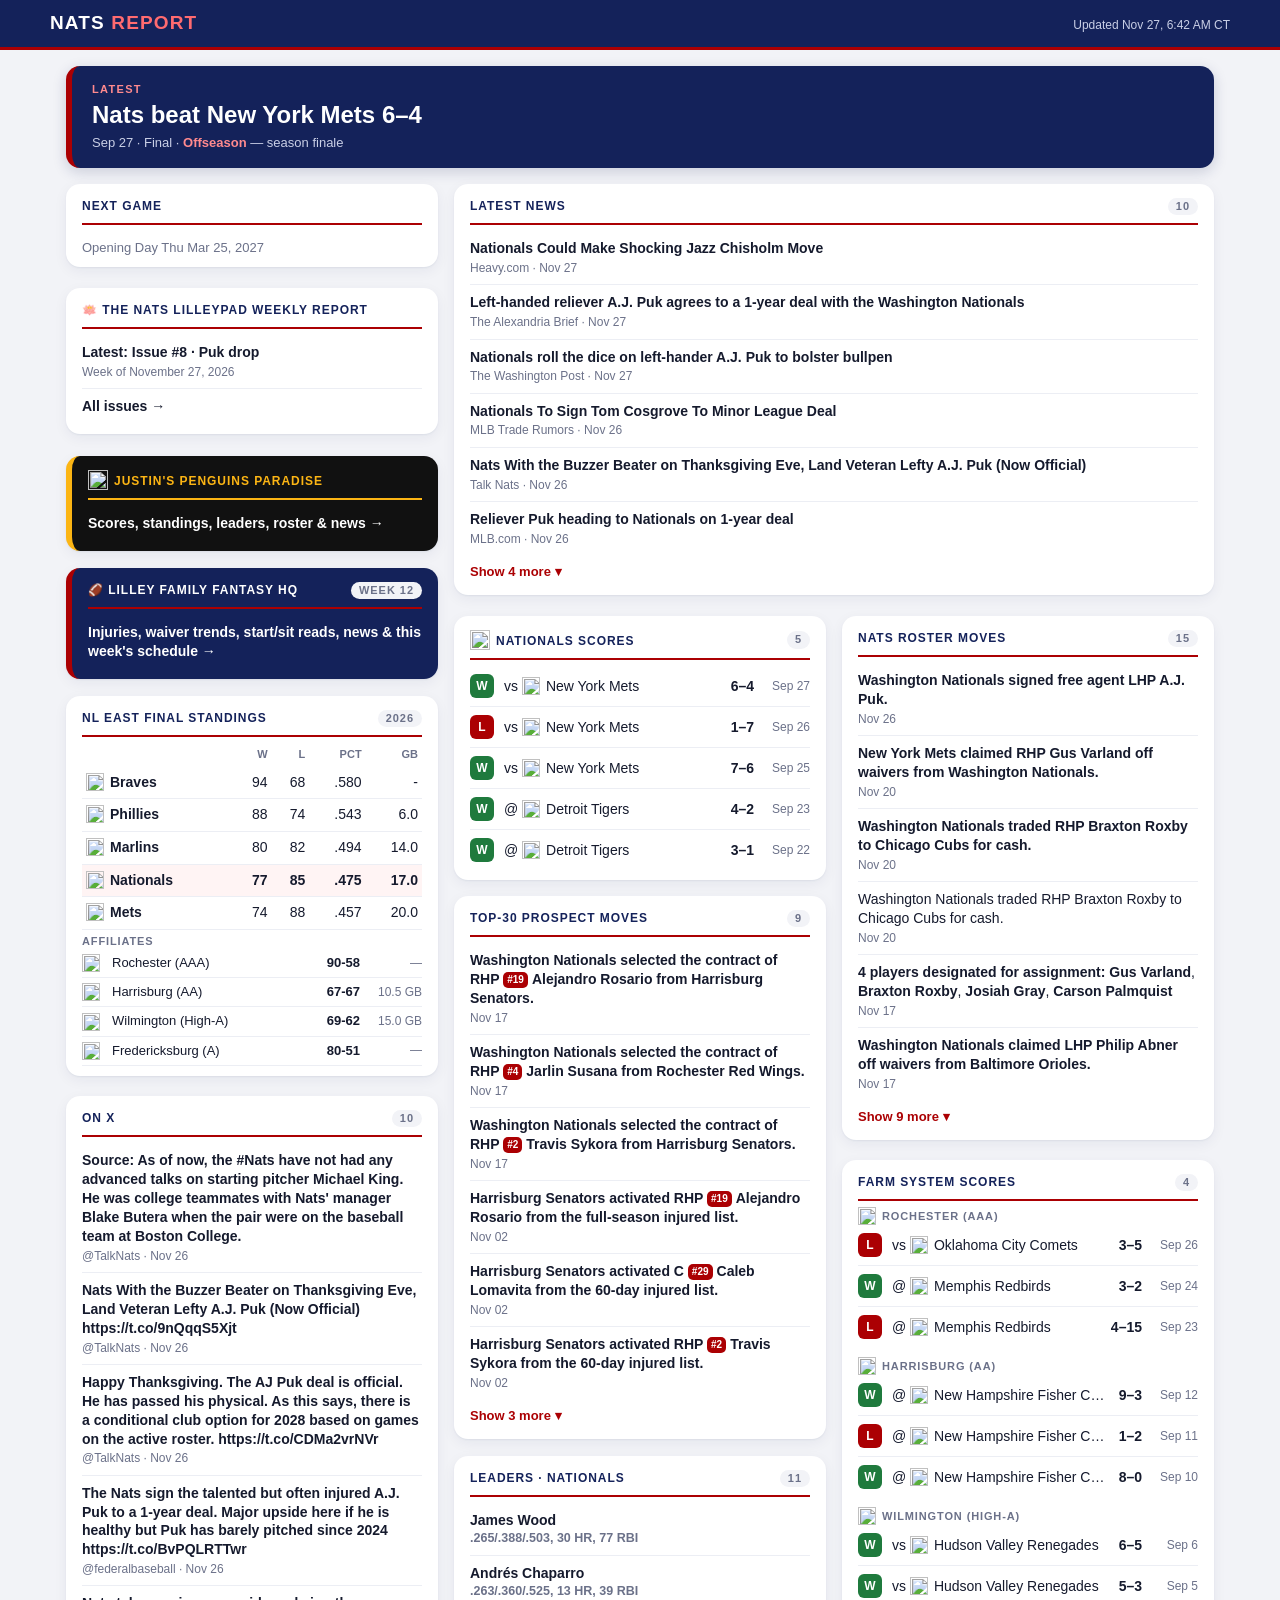
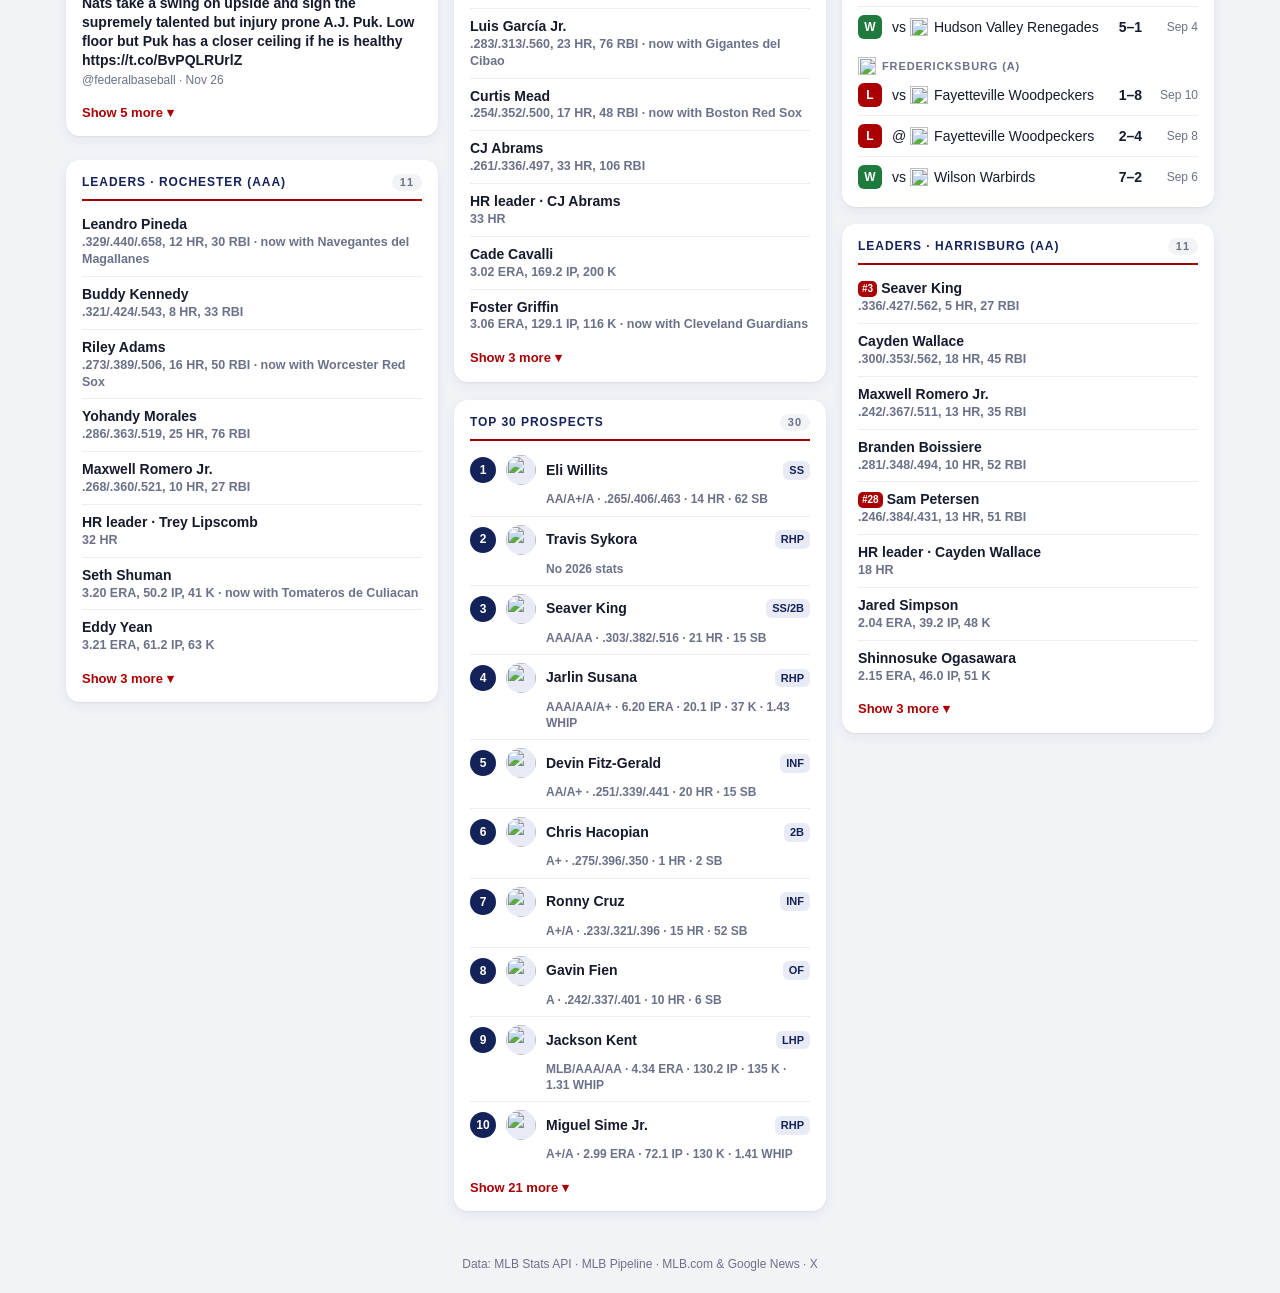
==== commit 417a098e: "Newsletter Issue #8: Puk drop" ====
--- a/index.html
+++ b/index.html
@@ -44,7 +44,7 @@
 @media(max-width:1000px){.grid{grid-template-columns:repeat(2,minmax(0,1fr))}}
 @media(max-width:700px){body{font-size:16px}.grid{grid-template-columns:1fr;gap:12px}.wide{grid-column:auto}main{padding-top:12px}.banner a{font-size:20px}header p{font-size:11px}li{font-size:15px}.tile{padding:12px 14px 8px}}
 </style></head><body><header><div class="hd"><h1>NATS <span>REPORT</span></h1><p>Updated Nov 27, 6:42 AM CT</p></div></header>
-<main><div class="banner"><small>Latest</small><a href="https://www.mlb.com/gameday/822679">Nats beat New York Mets 6–4</a><span class="bmeta">Sep 27 · Final · <b>Offseason</b> — season finale</span></div><div class="grid"><section class="tile today"><h3><span>Next Game</span></h3><div class="tmeta">Opening Day Thu Mar 25, 2027</div></section><section class="tile wide news"><h3><span>Latest News</span><em>10</em></h3><ul><li><a href="https://news.google.com/rss/articles/[base64]?oc=5">Nationals Could Make Shocking Jazz Chisholm Move</a><span class="meta">Heavy.com · Nov 27</span></li><li><a href="https://news.google.com/rss/articles/[base64]?oc=5">Left-handed reliever A.J. Puk agrees to a 1-year deal with the Washington Nationals</a><span class="meta">The Alexandria Brief · Nov 27</span></li><li><a href="https://news.google.com/rss/articles/[base64]?oc=5">Nationals roll the dice on left-hander A.J. Puk to bolster bullpen</a><span class="meta">The Washington Post · Nov 27</span></li><li><a href="https://www.mlbtraderumors.com/2026/11/nationals-to-sign-tom-cosgrove-to-minor-league-deal.html">Nationals To Sign Tom Cosgrove To Minor League Deal</a><span class="meta">MLB Trade Rumors · Nov 26</span></li><li><a href="https://nats.talkdcsports.com/2026/11/26/nats-with-the-buzzer-beater-on-thanksgiving-eve-land-veteran-lefty-a-j-puk/">Nats With the Buzzer Beater on Thanksgiving Eve, Land Veteran Lefty A.J. Puk (Now Official)</a><span class="meta">Talk Nats · Nov 26</span></li><li><a href="https://www.mlb.com/nationals/news/a-j-puk-contract-nationals">Reliever Puk heading to Nationals on 1-year deal</a><span class="meta">MLB.com · Nov 26</span></li></ul><details><summary>Show 4 more</summary><ul><li><a href="https://news.google.com/rss/articles/[base64]?oc=5">Reliever Puk heading to Nationals on 1-year deal - MLB.com</a><span class="meta">MLB.com · Nov 26</span></li><li><a href="https://news.google.com/rss/articles/[base64]?oc=5">Lefty reliever Puk agrees to one-year deal with Nationals</a><span class="meta">Washington Times · Nov 26</span></li><li><a href="https://news.google.com/rss/articles/[base64]?oc=5">Watch Miami Marlins at Washington Nationals</a><span class="meta">Fubo · Nov 26</span></li><li><a href="https://www.mlbtraderumors.com/2026/11/nationals-to-sign-a-j-puk.html">Nationals Sign A.J. Puk</a><span class="meta">MLB Trade Rumors · Nov 26</span></li></ul></details></section><section class="tile nl"><h3><span>🪷 The Nats Lilleypad Weekly Report</span></h3><ul><li><a href="newsletter/issue-7.html">Latest: Issue #7 · Gray day, bright arms</a><span class="meta">Week of November 20, 2026</span></li><li><a href="newsletter/">All issues →</a></li></ul></section><section class="tile pens" style="background:#111;border-left:6px solid #FCB514"><h3 style="color:#FCB514;border-color:#FCB514"><span><img class="lg" src="https://assets.nhle.com/logos/nhl/svg/PIT_dark.svg" alt="">Justin's Penguins Paradise</span></h3><ul><li style="border:0"><a style="color:#fff" href="penguins/">Scores, standings, leaders, roster &amp; news →</a></li></ul></section><section class="tile ff" style="background:#14225A;border-left:6px solid #AB0003"><h3 style="color:#fff;border-color:#AB0003"><span>🏈 Lilley Family Fantasy HQ</span><em>Week 12</em></h3><ul><li style="border:0"><a style="color:#fff" href="fantasy/">Injuries, waiver trends, start/sit reads, news &amp; this week's schedule →</a></li></ul></section><section class="tile score"><h3><span><img class="lg" src="https://www.mlbstatic.com/team-logos/120.svg" alt="" width="18" height="18">Nationals Scores</span><em>5</em></h3><ul><li><a class="game" href="https://www.mlb.com/gameday/822679"><span class="wl w">W</span><span class="opp">vs <img class="lg" src="https://www.mlbstatic.com/team-logos/121.svg" alt="" width="18" height="18">New York Mets</span><span class="sc">6–4</span><span class="dt">Sep 27</span></a></li><li><a class="game" href="https://www.mlb.com/gameday/822678"><span class="wl l">L</span><span class="opp">vs <img class="lg" src="https://www.mlbstatic.com/team-logos/121.svg" alt="" width="18" height="18">New York Mets</span><span class="sc">1–7</span><span class="dt">Sep 26</span></a></li><li><a class="game" href="https://www.mlb.com/gameday/822681"><span class="wl w">W</span><span class="opp">vs <img class="lg" src="https://www.mlbstatic.com/team-logos/121.svg" alt="" width="18" height="18">New York Mets</span><span class="sc">7–6</span><span class="dt">Sep 25</span></a></li><li><a class="game" href="https://www.mlb.com/gameday/824223"><span class="wl w">W</span><span class="opp">@ <img class="lg" src="https://www.mlbstatic.com/team-logos/116.svg" alt="" width="18" height="18">Detroit Tigers</span><span class="sc">4–2</span><span class="dt">Sep 23</span></a></li><li><a class="game" href="https://www.mlb.com/gameday/824222"><span class="wl w">W</span><span class="opp">@ <img class="lg" src="https://www.mlbstatic.com/team-logos/116.svg" alt="" width="18" height="18">Detroit Tigers</span><span class="sc">3–1</span><span class="dt">Sep 22</span></a></li></ul></section><section class="tile moves"><h3><span>Nats Roster Moves</span><em>15</em></h3><ul><li><a href="https://www.mlb.com/player/640462">Washington Nationals signed free agent LHP A.J. Puk.</a><span class="meta">Nov 26</span></li><li><a href="https://www.mlb.com/player/681402">New York Mets claimed RHP Gus Varland off waivers from Washington Nationals.</a><span class="meta">Nov 20</span></li><li><a href="https://www.mlb.com/player/694820">Washington Nationals traded RHP Braxton Roxby to Chicago Cubs for cash.</a><span class="meta">Nov 20</span></li><li>Washington Nationals traded RHP Braxton Roxby to Chicago Cubs for cash.<span class="meta">Nov 20</span></li><li><b>4 players designated for assignment:</b> <a href="https://www.mlb.com/player/681402">Gus Varland</a>, <a href="https://www.mlb.com/player/694820">Braxton Roxby</a>, <a href="https://www.mlb.com/player/680686">Josiah Gray</a>, <a href="https://www.mlb.com/player/687223">Carson Palmquist</a><span class="meta">Nov 17</span></li><li><a href="https://www.mlb.com/player/691769">Washington Nationals claimed LHP Philip Abner off waivers from Baltimore Orioles.</a><span class="meta">Nov 17</span></li></ul><details><summary>Show 9 more</summary><ul><li><a href="https://www.mlb.com/player/693312">Washington Nationals released RHP Kyle Nicolas.</a><span class="meta">Nov 12</span></li><li><a href="https://www.mlb.com/player/693312">Washington Nationals designated RHP Kyle Nicolas for assignment.</a><span class="meta">Nov 06</span></li><li><a href="https://www.mlb.com/player/665665">Washington Nationals traded RHP Robert Cranz to San Francisco Giants for LHP Reiver Sanmartin.</a><span class="meta">Nov 06</span></li><li><a href="https://www.mlb.com/player/801128">Washington Nationals traded RHP Robert Cranz to San Francisco Giants for LHP Reiver Sanmartin.</a><span class="meta">Nov 06</span></li><li><a href="https://www.mlb.com/player/677588">Cleveland Guardians claimed DH José Tena off waivers from Washington Nationals.</a><span class="meta">Nov 06</span></li><li><a href="https://www.mlb.com/player/687849">Washington Nationals released RHP Zak Kent.</a><span class="meta">Nov 04</span></li><li><a href="https://www.mlb.com/player/686452">Washington Nationals activated C Drew Millas from the 60-day injured list.</a><span class="meta">Nov 02</span></li><li><a href="https://www.mlb.com/player/663362">Washington Nationals activated RHP Matt Waldron from the 60-day injured list.</a><span class="meta">Nov 02</span></li><li><b>3 players designated for assignment:</b> <a href="https://www.mlb.com/player/686610">Ken Waldichuk</a>, <a href="https://www.mlb.com/player/677588">José Tena</a>, <a href="https://www.mlb.com/player/676571">PJ Poulin</a><span class="meta">Nov 02</span></li></ul></details></section><section class="tile stand"><h3><span>NL East Final Standings</span><em>2026</em></h3><table><tr><th></th><th>W</th><th>L</th><th>PCT</th><th>GB</th></tr><tr class=""><td><img class="lg" src="https://www.mlbstatic.com/team-logos/144.svg" alt="" width="18" height="18">Braves</td><td>94</td><td>68</td><td>.580</td><td>-</td></tr><tr class=""><td><img class="lg" src="https://www.mlbstatic.com/team-logos/143.svg" alt="" width="18" height="18">Phillies</td><td>88</td><td>74</td><td>.543</td><td>6.0</td></tr><tr class=""><td><img class="lg" src="https://www.mlbstatic.com/team-logos/146.svg" alt="" width="18" height="18">Marlins</td><td>80</td><td>82</td><td>.494</td><td>14.0</td></tr><tr class="us"><td><img class="lg" src="https://www.mlbstatic.com/team-logos/120.svg" alt="" width="18" height="18">Nationals</td><td>77</td><td>85</td><td>.475</td><td>17.0</td></tr><tr class=""><td><img class="lg" src="https://www.mlbstatic.com/team-logos/121.svg" alt="" width="18" height="18">Mets</td><td>74</td><td>88</td><td>.457</td><td>20.0</td></tr></table><div class="lvl">Affiliates</div><div class="aff"><img class="lg" src="https://www.mlbstatic.com/team-logos/534.svg" alt="" width="18" height="18"><span>Rochester (AAA)</span><b>90-58</b><em>—</em></div><div class="aff"><img class="lg" src="https://www.mlbstatic.com/team-logos/547.svg" alt="" width="18" height="18"><span>Harrisburg (AA)</span><b>67-67</b><em>10.5 GB</em></div><div class="aff"><img class="lg" src="https://www.mlbstatic.com/team-logos/426.svg" alt="" width="18" height="18"><span>Wilmington (High-A)</span><b>69-62</b><em>15.0 GB</em></div><div class="aff"><img class="lg" src="https://www.mlbstatic.com/team-logos/436.svg" alt="" width="18" height="18"><span>Fredericksburg (A)</span><b>80-51</b><em>—</em></div></section><section class="tile moves"><h3><span>Top-30 Prospect Moves</span><em>9</em></h3><ul><li><a href="https://www.mlb.com/app/atbat/milb/prospects/nationals/alejandro-rosario-691730">Washington Nationals selected the contract of RHP <span class="prk">#19</span>Alejandro Rosario from Harrisburg Senators.</a><span class="meta">Nov 17</span></li><li><a href="https://www.mlb.com/app/atbat/milb/prospects/nationals/jarlin-susana-703186">Washington Nationals selected the contract of RHP <span class="prk">#4</span>Jarlin Susana from Rochester Red Wings.</a><span class="meta">Nov 17</span></li><li><a href="https://www.mlb.com/app/atbat/milb/prospects/nationals/travis-sykora-805809">Washington Nationals selected the contract of RHP <span class="prk">#2</span>Travis Sykora from Harrisburg Senators.</a><span class="meta">Nov 17</span></li><li><a href="https://www.mlb.com/app/atbat/milb/prospects/nationals/alejandro-rosario-691730">Harrisburg Senators activated RHP <span class="prk">#19</span>Alejandro Rosario from the full-season injured list.</a><span class="meta">Nov 02</span></li><li><a href="https://www.mlb.com/app/atbat/milb/prospects/nationals/caleb-lomavita-701616">Harrisburg Senators activated C <span class="prk">#29</span>Caleb Lomavita from the 60-day injured list.</a><span class="meta">Nov 02</span></li><li><a href="https://www.mlb.com/app/atbat/milb/prospects/nationals/travis-sykora-805809">Harrisburg Senators activated RHP <span class="prk">#2</span>Travis Sykora from the 60-day injured list.</a><span class="meta">Nov 02</span></li></ul><details><summary>Show 3 more</summary><ul><li><a href="https://www.mlb.com/app/atbat/milb/prospects/nationals/sam-petersen-695763">Rochester Red Wings activated OF <span class="prk">#28</span>Sam Petersen from the 7-day injured list.</a><span class="meta">Oct 05</span></li><li><a href="https://www.mlb.com/app/atbat/milb/prospects/nationals/luis-perales-691384">Washington Nationals recalled RHP <span class="prk">#12</span>Luis Perales from Rochester Red Wings.</a><span class="meta">Sep 28</span></li><li><a href="https://www.mlb.com/app/atbat/milb/prospects/nationals/jackson-kent-800600">Washington Nationals recalled LHP <span class="prk">#9</span>Jackson Kent from Rochester Red Wings.</a><span class="meta">Sep 28</span></li></ul></details></section><section class="tile xtile"><h3><span>On X</span><em>10</em></h3><ul><li><a href="https://x.com/TalkNats/status/2126025591183016278">Source: As of now, the #Nats have not had any advanced talks on starting pitcher Michael King. He was college teammates with Nats&#x27; manager Blake Butera when the pair were on the baseball team at Boston College.</a><span class="meta">@TalkNats · Nov 26</span></li><li><a href="https://x.com/TalkNats/status/2126005080667394497">Nats With the Buzzer Beater on Thanksgiving Eve, Land Veteran Lefty A.J. Puk (Now Official) https://t.co/9nQqqS5Xjt</a><span class="meta">@TalkNats · Nov 26</span></li><li><a href="https://x.com/TalkNats/status/2125980876957745250">Happy Thanksgiving. The AJ Puk deal is official. He has passed his physical. As this says, there is a conditional club option for 2028 based on games on the active roster. https://t.co/CDMa2vrNVr</a><span class="meta">@TalkNats · Nov 26</span></li><li><a href="https://x.com/federalbaseball/status/2125972394036633922">The Nats sign the talented but often injured A.J. Puk to a 1-year deal. Major upside here if he is healthy but Puk has barely pitched since 2024 https://t.co/BvPQLRTTwr</a><span class="meta">@federalbaseball · Nov 26</span></li><li><a href="https://x.com/federalbaseball/status/2125972142378606773">Nats take a swing on upside and sign the supremely talented but injury prone A.J. Puk. Low floor but Puk has a closer ceiling if he is healthy https://t.co/BvPQLRUrlZ</a><span class="meta">@federalbaseball · Nov 26</span></li></ul><details><summary>Show 5 more</summary><ul><li><a href="https://x.com/federalbaseball/status/2125971601497694620">The club option is noteworthy https://t.co/0MRBIcDbQo</a><span class="meta">@federalbaseball · Nov 26</span></li><li><a href="https://x.com/Nationals/status/2125968887766237399">We have agreed to terms with LHP A.J. Puk on a one-year Major League contract with a conditional club option for 2028.  Welcome to D.C., A.J. !! 💪 https://t.co/Zye7iaIyKL</a><span class="meta">@Nationals · Nov 26</span></li><li><a href="https://x.com/Nationals/status/2125946934456099315">thanks &amp;lt;3 https://t.co/Oniiocmf22</a><span class="meta">@Nationals · Nov 26</span></li><li><a href="https://x.com/TalkNats/status/2125821493124685917">AJ Puk must pass a physical prior to this being official. https://t.co/xEbbW6xdP0</a><span class="meta">@TalkNats · Nov 26</span></li><li><a href="https://x.com/TalkNats/status/2125817246597468324">Per a source, this is preliminary and Luis Arraez is an Evolv client. They rep Daylen Lile and several other Nats players in the system. JC Sanchez is Arraez&#x27;s agent at Evolv. Clearly the Nats are looking for impact left…</a><span class="meta">@TalkNats · Nov 26</span></li></ul></details></section><section class="tile score farm"><h3><span>Farm System Scores</span><em>4</em></h3><div class="lvl"><img class="lg" src="https://www.mlbstatic.com/team-logos/534.svg" alt="" width="18" height="18"><span>Rochester (AAA)</span></div><ul><li><a class="game" href="https://www.mlb.com/gameday/850990"><span class="wl l">L</span><span class="opp">vs <img class="lg" src="https://www.mlbstatic.com/team-logos/238.svg" alt="" width="18" height="18">Oklahoma City Comets</span><span class="sc">3–5</span><span class="dt">Sep 26</span></a></li><li><a class="game" href="https://www.mlb.com/gameday/850992"><span class="wl w">W</span><span class="opp">@ <img class="lg" src="https://www.mlbstatic.com/team-logos/235.svg" alt="" width="18" height="18">Memphis Redbirds</span><span class="sc">3–2</span><span class="dt">Sep 24</span></a></li><li><a class="game" href="https://www.mlb.com/gameday/850991"><span class="wl l">L</span><span class="opp">@ <img class="lg" src="https://www.mlbstatic.com/team-logos/235.svg" alt="" width="18" height="18">Memphis Redbirds</span><span class="sc">4–15</span><span class="dt">Sep 23</span></a></li></ul><div class="lvl"><img class="lg" src="https://www.mlbstatic.com/team-logos/547.svg" alt="" width="18" height="18"><span>Harrisburg (AA)</span></div><ul><li><a class="game" href="https://www.mlb.com/gameday/818496"><span class="wl w">W</span><span class="opp">@ <img class="lg" src="https://www.mlbstatic.com/team-logos/463.svg" alt="" width="18" height="18">New Hampshire Fisher Cats</span><span class="sc">9–3</span><span class="dt">Sep 12</span></a></li><li><a class="game" href="https://www.mlb.com/gameday/818502"><span class="wl l">L</span><span class="opp">@ <img class="lg" src="https://www.mlbstatic.com/team-logos/463.svg" alt="" width="18" height="18">New Hampshire Fisher Cats</span><span class="sc">1–2</span><span class="dt">Sep 11</span></a></li><li><a class="game" href="https://www.mlb.com/gameday/818497"><span class="wl w">W</span><span class="opp">@ <img class="lg" src="https://www.mlbstatic.com/team-logos/463.svg" alt="" width="18" height="18">New Hampshire Fisher Cats</span><span class="sc">8–0</span><span class="dt">Sep 10</span></a></li></ul><div class="lvl"><img class="lg" src="https://www.mlbstatic.com/team-logos/426.svg" alt="" width="18" height="18"><span>Wilmington (High-A)</span></div><ul><li><a class="game" href="https://www.mlb.com/gameday/821791"><span class="wl w">W</span><span class="opp">vs <img class="lg" src="https://www.mlbstatic.com/team-logos/537.svg" alt="" width="18" height="18">Hudson Valley Renegades</span><span class="sc">6–5</span><span class="dt">Sep 6</span></a></li><li><a class="game" href="https://www.mlb.com/gameday/821796"><span class="wl w">W</span><span class="opp">vs <img class="lg" src="https://www.mlbstatic.com/team-logos/537.svg" alt="" width="18" height="18">Hudson Valley Renegades</span><span class="sc">5–3</span><span class="dt">Sep 5</span></a></li><li><a class="game" href="https://www.mlb.com/gameday/821795"><span class="wl w">W</span><span class="opp">vs <img class="lg" src="https://www.mlbstatic.com/team-logos/537.svg" alt="" width="18" height="18">Hudson Valley Renegades</span><span class="sc">5–1</span><span class="dt">Sep 4</span></a></li></ul><div class="lvl"><img class="lg" src="https://www.mlbstatic.com/team-logos/436.svg" alt="" width="18" height="18"><span>Fredericksburg (A)</span></div><ul><li><a class="game" href="https://www.mlb.com/gameday/850953"><span class="wl l">L</span><span class="opp">vs <img class="lg" src="https://www.mlbstatic.com/team-logos/3712.svg" alt="" width="18" height="18">Fayetteville Woodpeckers</span><span class="sc">1–8</span><span class="dt">Sep 10</span></a></li><li><a class="game" href="https://www.mlb.com/gameday/850951"><span class="wl l">L</span><span class="opp">@ <img class="lg" src="https://www.mlbstatic.com/team-logos/3712.svg" alt="" width="18" height="18">Fayetteville Woodpeckers</span><span class="sc">2–4</span><span class="dt">Sep 8</span></a></li><li><a class="game" href="https://www.mlb.com/gameday/827159"><span class="wl w">W</span><span class="opp">vs <img class="lg" src="https://www.mlbstatic.com/team-logos/249.svg" alt="" width="18" height="18">Wilson Warbirds</span><span class="sc">7–2</span><span class="dt">Sep 6</span></a></li></ul></section><section class="tile stats"><h3><span>Leaders · Nationals</span><em>11</em></h3><ul><li><a class="pl" href="https://www.mlb.com/player/695578"><span class="nm">James Wood</span><span class="st">.265/.388/.503, 30 HR, 77 RBI</span></a></li><li><a class="pl" href="https://www.mlb.com/player/665953"><span class="nm">Andrés Chaparro</span><span class="st">.263/.360/.525, 13 HR, 39 RBI</span></a></li><li><a class="pl" href="https://www.mlb.com/player/671277"><span class="nm">Luis García Jr.</span><span class="st">.283/.313/.560, 23 HR, 76 RBI · now with Gigantes del Cibao</span></a></li><li><a class="pl" href="https://www.mlb.com/player/678554"><span class="nm">Curtis Mead</span><span class="st">.254/.352/.500, 17 HR, 48 RBI · now with Boston Red Sox</span></a></li><li><a class="pl" href="https://www.mlb.com/player/682928"><span class="nm">CJ Abrams</span><span class="st">.261/.336/.497, 33 HR, 106 RBI</span></a></li><li><a class="pl" href="https://www.mlb.com/player/682928"><span class="nm">HR leader · CJ Abrams</span><span class="st">33 HR</span></a></li><li><a class="pl" href="https://www.mlb.com/player/676917"><span class="nm">Cade Cavalli</span><span class="st">3.02 ERA, 169.2 IP, 200 K</span></a></li><li><a class="pl" href="https://www.mlb.com/player/656492"><span class="nm">Foster Griffin</span><span class="st">3.06 ERA, 129.1 IP, 116 K · now with Cleveland Guardians</span></a></li></ul><details><summary>Show 3 more</summary><ul><li><a class="pl" href="https://www.mlb.com/player/813349"><span class="nm">Connelly Early</span><span class="st">3.33 ERA, 94.2 IP, 94 K</span></a></li><li><a class="pl" href="https://www.mlb.com/player/674841"><span class="nm">Andrew Alvarez</span><span class="st">3.43 ERA, 112.2 IP, 114 K</span></a></li><li><a class="pl" href="https://www.mlb.com/player/702021"><span class="nm">Will Dion</span><span class="st">3.62 ERA, 49.2 IP, 55 K</span></a></li></ul></details></section><section class="tile stats"><h3><span>Leaders · Rochester (AAA)</span><em>11</em></h3><ul><li><a class="pl" href="https://www.mlb.com/player/683610"><span class="nm">Leandro Pineda</span><span class="st">.329/.440/.658, 12 HR, 30 RBI · now with Navegantes del Magallanes</span></a></li><li><a class="pl" href="https://www.mlb.com/player/671083"><span class="nm">Buddy Kennedy</span><span class="st">.321/.424/.543, 8 HR, 33 RBI</span></a></li><li><a class="pl" href="https://www.mlb.com/player/656180"><span class="nm">Riley Adams</span><span class="st">.273/.389/.506, 16 HR, 50 RBI · now with Worcester Red Sox</span></a></li><li><a class="pl" href="https://www.mlb.com/player/691002"><span class="nm">Yohandy Morales</span><span class="st">.286/.363/.519, 25 HR, 76 RBI</span></a></li><li><a class="pl" href="https://www.mlb.com/player/686912"><span class="nm">Maxwell Romero Jr.</span><span class="st">.268/.360/.521, 10 HR, 27 RBI</span></a></li><li><a class="pl" href="https://www.mlb.com/player/702358"><span class="nm">HR leader · Trey Lipscomb</span><span class="st">32 HR</span></a></li><li><a class="pl" href="https://www.mlb.com/player/670234"><span class="nm">Seth Shuman</span><span class="st">3.20 ERA, 50.2 IP, 41 K · now with Tomateros de Culiacan</span></a></li><li><a class="pl" href="https://www.mlb.com/player/678868"><span class="nm">Eddy Yean</span><span class="st">3.21 ERA, 61.2 IP, 63 K</span></a></li></ul><details><summary>Show 3 more</summary><ul><li><a class="pl" href="https://www.mlb.com/player/672442"><span class="nm"><span class="prk">#26</span>Yovanny Cruz</span><span class="st">3.38 ERA, 42.2 IP, 59 K</span></a></li><li><a class="pl" href="https://www.mlb.com/player/641627"><span class="nm">Trevor Gott</span><span class="st">3.55 ERA, 33.0 IP, 27 K · now with El Paso Chihuahuas</span></a></li><li><a class="pl" href="https://www.mlb.com/player/691384"><span class="nm"><span class="prk">#12</span>Luis Perales</span><span class="st">3.64 ERA, 96.1 IP, 97 K</span></a></li></ul></details></section><section class="tile stats"><h3><span>Leaders · Harrisburg (AA)</span><em>11</em></h3><ul><li><a class="pl" href="https://www.mlb.com/player/814409"><span class="nm"><span class="prk">#3</span>Seaver King</span><span class="st">.336/.427/.562, 5 HR, 27 RBI</span></a></li><li><a class="pl" href="https://www.mlb.com/player/691024"><span class="nm">Cayden Wallace</span><span class="st">.300/.353/.562, 18 HR, 45 RBI</span></a></li><li><a class="pl" href="https://www.mlb.com/player/686912"><span class="nm">Maxwell Romero Jr.</span><span class="st">.242/.367/.511, 13 HR, 35 RBI</span></a></li><li><a class="pl" href="https://www.mlb.com/player/680998"><span class="nm">Branden Boissiere</span><span class="st">.281/.348/.494, 10 HR, 52 RBI</span></a></li><li><a class="pl" href="https://www.mlb.com/player/695763"><span class="nm"><span class="prk">#28</span>Sam Petersen</span><span class="st">.246/.384/.431, 13 HR, 51 RBI</span></a></li><li><a class="pl" href="https://www.mlb.com/player/691024"><span class="nm">HR leader · Cayden Wallace</span><span class="st">18 HR</span></a></li><li><a class="pl" href="https://www.mlb.com/player/688692"><span class="nm">Jared Simpson</span><span class="st">2.04 ERA, 39.2 IP, 48 K</span></a></li><li><a class="pl" href="https://www.mlb.com/player/829272"><span class="nm">Shinnosuke Ogasawara</span><span class="st">2.15 ERA, 46.0 IP, 51 K</span></a></li></ul><details><summary>Show 3 more</summary><ul><li><a class="pl" href="https://www.mlb.com/player/805272"><span class="nm">Luke Young</span><span class="st">2.27 ERA, 35.2 IP, 43 K</span></a></li><li><a class="pl" href="https://www.mlb.com/player/800600"><span class="nm"><span class="prk">#9</span>Jackson Kent</span><span class="st">2.35 ERA, 30.2 IP, 38 K</span></a></li><li><a class="pl" href="https://www.mlb.com/player/695066"><span class="nm"><span class="prk">#20</span>Ben Grable</span><span class="st">2.50 ERA, 36.0 IP, 53 K</span></a></li></ul></details></section><section class="tile stats"><h3><span>Top 30 Prospects</span><em>30</em></h3><ul><li><a class="pros" href="https://www.mlb.com/app/atbat/milb/prospects/nationals/eli-willits-816113"><span class="rk">1</span><img class="hs" src="https://img.mlbstatic.com/mlb-photos/image/upload/d_people:generic:headshot:67:current.png/w_60,q_auto:best/v1/people/816113/headshot/milb/current" alt="" loading="lazy" width="30" height="30"><span class="nm">Eli Willits</span><span class="pline">AA/A+/A · .265/.406/.463 · 14 HR · 62 SB</span><span class="pos">SS</span></a></li><li><a class="pros" href="https://www.mlb.com/app/atbat/milb/prospects/nationals/travis-sykora-805809"><span class="rk">2</span><img class="hs" src="https://img.mlbstatic.com/mlb-photos/image/upload/d_people:generic:headshot:67:current.png/w_60,q_auto:best/v1/people/805809/headshot/milb/current" alt="" loading="lazy" width="30" height="30"><span class="nm">Travis Sykora</span><span class="pline">No 2026 stats</span><span class="pos">RHP</span></a></li><li><a class="pros" href="https://www.mlb.com/app/atbat/milb/prospects/nationals/seaver-king-814409"><span class="rk">3</span><img class="hs" src="https://img.mlbstatic.com/mlb-photos/image/upload/d_people:generic:headshot:67:current.png/w_60,q_auto:best/v1/people/814409/headshot/milb/current" alt="" loading="lazy" width="30" height="30"><span class="nm">Seaver King</span><span class="pline">AAA/AA · .303/.382/.516 · 21 HR · 15 SB</span><span class="pos">SS/2B</span></a></li><li><a class="pros" href="https://www.mlb.com/app/atbat/milb/prospects/nationals/jarlin-susana-703186"><span class="rk">4</span><img class="hs" src="https://img.mlbstatic.com/mlb-photos/image/upload/d_people:generic:headshot:67:current.png/w_60,q_auto:best/v1/people/703186/headshot/milb/current" alt="" loading="lazy" width="30" height="30"><span class="nm">Jarlin Susana</span><span class="pline">AAA/AA/A+ · 6.20 ERA · 20.1 IP · 37 K · 1.43 WHIP</span><span class="pos">RHP</span></a></li><li><a class="pros" href="https://www.mlb.com/app/atbat/milb/prospects/nationals/devin-fitz-gerald-803849"><span class="rk">5</span><img class="hs" src="https://img.mlbstatic.com/mlb-photos/image/upload/d_people:generic:headshot:67:current.png/w_60,q_auto:best/v1/people/803849/headshot/milb/current" alt="" loading="lazy" width="30" height="30"><span class="nm">Devin Fitz-Gerald</span><span class="pline">AA/A+ · .251/.339/.441 · 20 HR · 15 SB</span><span class="pos">INF</span></a></li><li><a class="pros" href="https://www.mlb.com/app/atbat/milb/prospects/nationals/chris-hacopian-806680"><span class="rk">6</span><img class="hs" src="https://img.mlbstatic.com/mlb-photos/image/upload/d_people:generic:headshot:67:current.png/w_60,q_auto:best/v1/people/806680/headshot/milb/current" alt="" loading="lazy" width="30" height="30"><span class="nm">Chris Hacopian</span><span class="pline">A+ · .275/.396/.350 · 1 HR · 2 SB</span><span class="pos">2B</span></a></li><li><a class="pros" href="https://www.mlb.com/app/atbat/milb/prospects/nationals/ronny-cruz-826723"><span class="rk">7</span><img class="hs" src="https://img.mlbstatic.com/mlb-photos/image/upload/d_people:generic:headshot:67:current.png/w_60,q_auto:best/v1/people/826723/headshot/milb/current" alt="" loading="lazy" width="30" height="30"><span class="nm">Ronny Cruz</span><span class="pline">A+/A · .233/.321/.396 · 15 HR · 52 SB</span><span class="pos">INF</span></a></li><li><a class="pros" href="https://www.mlb.com/app/atbat/milb/prospects/nationals/gavin-fien-815818"><span class="rk">8</span><img class="hs" src="https://img.mlbstatic.com/mlb-photos/image/upload/d_people:generic:headshot:67:current.png/w_60,q_auto:best/v1/people/815818/headshot/milb/current" alt="" loading="lazy" width="30" height="30"><span class="nm">Gavin Fien</span><span class="pline">A · .242/.337/.401 · 10 HR · 6 SB</span><span class="pos">OF</span></a></li><li><a class="pros" href="https://www.mlb.com/app/atbat/milb/prospects/nationals/jackson-kent-800600"><span class="rk">9</span><img class="hs" src="https://img.mlbstatic.com/mlb-photos/image/upload/d_people:generic:headshot:67:current.png/w_60,q_auto:best/v1/people/800600/headshot/milb/current" alt="" loading="lazy" width="30" height="30"><span class="nm">Jackson Kent</span><span class="pline">MLB/AAA/AA · 4.34 ERA · 130.2 IP · 135 K · 1.31 WHIP</span><span class="pos">LHP</span></a></li><li><a class="pros" href="https://www.mlb.com/app/atbat/milb/prospects/nationals/miguel-sime-jr-828137"><span class="rk">10</span><img class="hs" src="https://img.mlbstatic.com/mlb-photos/image/upload/d_people:generic:headshot:67:current.png/w_60,q_auto:best/v1/people/828137/headshot/milb/current" alt="" loading="lazy" width="30" height="30"><span class="nm">Miguel Sime Jr.</span><span class="pline">A+/A · 2.99 ERA · 72.1 IP · 130 K · 1.41 WHIP</span><span class="pos">RHP</span></a></li></ul><details><summary>Show 21 more</summary><ul><li><a class="pros" href="https://www.mlb.com/app/atbat/milb/prospects/nationals/landon-harmon-816102"><span class="rk">11</span><img class="hs" src="https://img.mlbstatic.com/mlb-photos/image/upload/d_people:generic:headshot:67:current.png/w_60,q_auto:best/v1/people/816102/headshot/milb/current" alt="" loading="lazy" width="30" height="30"><span class="nm">Landon Harmon</span><span class="pline">A · 1.60 ERA · 39.1 IP · 38 K · 0.94 WHIP</span><span class="pos">RHP</span></a></li><li><a class="pros" href="https://www.mlb.com/app/atbat/milb/prospects/nationals/luis-perales-691384"><span class="rk">12</span><img class="hs" src="https://img.mlbstatic.com/mlb-photos/image/upload/d_people:generic:headshot:67:current.png/w_60,q_auto:best/v1/people/691384/headshot/milb/current" alt="" loading="lazy" width="30" height="30"><span class="nm">Luis Perales</span><span class="pline">MLB/AAA · 4.44 ERA · 107.1 IP · 110 K · 1.43 WHIP</span><span class="pos">RHP</span></a></li><li><a class="pros" href="https://www.mlb.com/app/atbat/milb/prospects/nationals/chase-brunson-815313"><span class="rk">13</span><img class="hs" src="https://img.mlbstatic.com/mlb-photos/image/upload/d_people:generic:headshot:67:current.png/w_60,q_auto:best/v1/people/815313/headshot/milb/current" alt="" loading="lazy" width="30" height="30"><span class="nm">Chase Brunson</span><span class="pline">No 2026 stats</span><span class="pos">OF</span></a></li><li><a class="pros" href="https://www.mlb.com/app/atbat/milb/prospects/nationals/jack-cebert-701411"><span class="rk">14</span><img class="hs" src="https://img.mlbstatic.com/mlb-photos/image/upload/d_people:generic:headshot:67:current.png/w_60,q_auto:best/v1/people/701411/headshot/milb/current" alt="" loading="lazy" width="30" height="30"><span class="nm">Jack Cebert</span><span class="pline">AAA/AA/A+ · 4.03 ERA · 109.1 IP · 122 K · 1.32 WHIP</span><span class="pos">RHP</span></a></li><li><a class="pros" href="https://www.mlb.com/app/atbat/milb/prospects/nationals/coy-james-815983"><span class="rk">15</span><img class="hs" src="https://img.mlbstatic.com/mlb-photos/image/upload/d_people:generic:headshot:67:current.png/w_60,q_auto:best/v1/people/815983/headshot/milb/current" alt="" loading="lazy" width="30" height="30"><span class="nm">Coy James</span><span class="pline">A · .220/.331/.405 · 19 HR · 35 SB</span><span class="pos">INF</span></a></li><li><a class="pros" href="https://www.mlb.com/app/atbat/milb/prospects/nationals/samil-serrano-836603"><span class="rk">16</span><img class="hs" src="https://img.mlbstatic.com/mlb-photos/image/upload/d_people:generic:headshot:67:current.png/w_60,q_auto:best/v1/people/836603/headshot/milb/current" alt="" loading="lazy" width="30" height="30"><span class="nm">Samil Serrano</span><span class="pline">No 2026 stats</span><span class="pos">OF</span></a></li><li><a class="pros" href="https://www.mlb.com/app/atbat/milb/prospects/nationals/ethan-petry-701337"><span class="rk">17</span><img class="hs" src="https://img.mlbstatic.com/mlb-photos/image/upload/d_people:generic:headshot:67:current.png/w_60,q_auto:best/v1/people/701337/headshot/milb/current" alt="" loading="lazy" width="30" height="30"><span class="nm">Ethan Petry</span><span class="pline">AA/A+ · .255/.332/.484 · 24 HR · 6 SB</span><span class="pos">1B/OF</span></a></li><li><a class="pros" href="https://www.mlb.com/app/atbat/milb/prospects/nationals/alex-clemmey-806046"><span class="rk">18</span><img class="hs" src="https://img.mlbstatic.com/mlb-photos/image/upload/d_people:generic:headshot:67:current.png/w_60,q_auto:best/v1/people/806046/headshot/milb/current" alt="" loading="lazy" width="30" height="30"><span class="nm">Alex Clemmey</span><span class="pline">AA · 4.64 ERA · 128.0 IP · 138 K · 1.47 WHIP</span><span class="pos">LHP</span></a></li><li><a class="pros" href="https://www.mlb.com/app/atbat/milb/prospects/nationals/alejandro-rosario-691730"><span class="rk">19</span><img class="hs" src="https://img.mlbstatic.com/mlb-photos/image/upload/d_people:generic:headshot:67:current.png/w_60,q_auto:best/v1/people/691730/headshot/milb/current" alt="" loading="lazy" width="30" height="30"><span class="nm">Alejandro Rosario</span><span class="pline">No 2026 stats</span><span class="pos">RHP</span></a></li><li><a class="pros" href="https://www.mlb.com/app/atbat/milb/prospects/nationals/ben-grable-695066"><span class="rk">20</span><img class="hs" src="https://img.mlbstatic.com/mlb-photos/image/upload/d_people:generic:headshot:67:current.png/w_60,q_auto:best/v1/people/695066/headshot/milb/current" alt="" loading="lazy" width="30" height="30"><span class="nm">Ben Grable</span><span class="pline">AAA/AA/A+ · 3.04 ERA · 50.1 IP · 76 K · 1.17 WHIP</span><span class="pos">RHP</span></a></li><li><a class="pros" href="https://www.mlb.com/app/atbat/milb/prospects/nationals/luke-dickerson-815380"><span class="rk">21</span><img class="hs" src="https://img.mlbstatic.com/mlb-photos/image/upload/d_people:generic:headshot:67:current.png/w_60,q_auto:best/v1/people/815380/headshot/milb/current" alt="" loading="lazy" width="30" height="30"><span class="nm">Luke Dickerson</span><span class="pline">A+/A · .218/.378/.390 · 13 HR · 26 SB</span><span class="pos">INF/OF</span></a></li><li><a class="pros" href="https://www.mlb.com/app/atbat/milb/prospects/nationals/luke-williams-828816"><span class="rk">22</span><img class="hs" src="https://img.mlbstatic.com/mlb-photos/image/upload/d_people:generic:headshot:67:current.png/w_60,q_auto:best/v1/people/828816/headshot/milb/current" alt="" loading="lazy" width="30" height="30"><span class="nm">Luke Williams</span><span class="pline">No 2026 stats</span><span class="pos">SS</span></a></li><li><a class="pros" href="https://www.mlb.com/app/atbat/milb/prospects/nationals/cooper-harris-835839"><span class="rk">23</span><img class="hs" src="https://img.mlbstatic.com/mlb-photos/image/upload/d_people:generic:headshot:67:current.png/w_60,q_auto:best/v1/people/835839/headshot/milb/current" alt="" loading="lazy" width="30" height="30"><span class="nm">Cooper Harris</span><span class="pline">No 2026 stats</span><span class="pos">RHP</span></a></li><li><a class="pros" href="https://www.mlb.com/app/atbat/milb/prospects/nationals/yoel-tejeda-jr-701347"><span class="rk">24</span><img class="hs" src="https://img.mlbstatic.com/mlb-photos/image/upload/d_people:generic:headshot:67:current.png/w_60,q_auto:best/v1/people/701347/headshot/milb/current" alt="" loading="lazy" width="30" height="30"><span class="nm">Yoel Tejeda Jr.</span><span class="pline">AA/A+ · 4.56 ERA · 120.1 IP · 131 K · 1.43 WHIP</span><span class="pos">RHP</span></a></li><li><a class="pros" href="https://www.mlb.com/app/atbat/milb/prospects/nationals/marconi-german-829699"><span class="rk">25</span><img class="hs" src="https://img.mlbstatic.com/mlb-photos/image/upload/d_people:generic:headshot:67:current.png/w_60,q_auto:best/v1/people/829699/headshot/milb/current" alt="" loading="lazy" width="30" height="30"><span class="nm">Marconi German</span><span class="pline">No 2026 stats</span><span class="pos">2B/SS</span></a></li><li><a class="pros" href="https://www.mlb.com/app/atbat/milb/prospects/nationals/yovanny-cruz-672442"><span class="rk">26</span><img class="hs" src="https://img.mlbstatic.com/mlb-photos/image/upload/d_people:generic:headshot:67:current.png/w_60,q_auto:best/v1/people/672442/headshot/milb/current" alt="" loading="lazy" width="30" height="30"><span class="nm">Yovanny Cruz</span><span class="pline">MLB/AAA · 3.84 ERA · 58.2 IP · 74 K · 1.38 WHIP</span><span class="pos">RHP</span></a></li><li><a class="pros" href="https://www.mlb.com/app/atbat/milb/prospects/nationals/yeremy-cabrera-800393"><span class="rk">27</span><img class="hs" src="https://img.mlbstatic.com/mlb-photos/image/upload/d_people:generic:headshot:67:current.png/w_60,q_auto:best/v1/people/800393/headshot/milb/current" alt="" loading="lazy" width="30" height="30"><span class="nm">Yeremy Cabrera</span><span class="pline">A+/A · .251/.346/.404 · 12 HR · 52 SB</span><span class="pos">OF</span></a></li><li><a class="pros" href="https://www.mlb.com/app/atbat/milb/prospects/nationals/sam-petersen-695763"><span class="rk">28</span><img class="hs" src="https://img.mlbstatic.com/mlb-photos/image/upload/d_people:generic:headshot:67:current.png/w_60,q_auto:best/v1/people/695763/headshot/milb/current" alt="" loading="lazy" width="30" height="30"><span class="nm">Sam Petersen</span><span class="pline">AAA/AA · .248/.374/.417 · 16 HR · 38 SB</span><span class="pos">OF</span></a></li><li><a class="pros" href="https://www.mlb.com/app/atbat/milb/prospects/nationals/caleb-lomavita-701616"><span class="rk">29</span><img class="hs" src="https://img.mlbstatic.com/mlb-photos/image/upload/d_people:generic:headshot:67:current.png/w_60,q_auto:best/v1/people/701616/headshot/milb/current" alt="" loading="lazy" width="30" height="30"><span class="nm">Caleb Lomavita</span><span class="pline">AA · .244/.311/.453 · 14 HR · 2 SB</span><span class="pos">C</span></a></li><li><a class="pros" href="https://www.mlb.com/app/atbat/milb/prospects/nationals/josh-hartle-691776"><span class="rk">30</span><img class="hs" src="https://img.mlbstatic.com/mlb-photos/image/upload/d_people:generic:headshot:67:current.png/w_60,q_auto:best/v1/people/691776/headshot/milb/current" alt="" loading="lazy" width="30" height="30"><span class="nm">Josh Hartle</span><span class="pline">AA · 3.45 ERA · 122.2 IP · 115 K · 1.30 WHIP</span><span class="pos">LHP</span></a></li><li><a class="all" href="https://www.mlb.com/milb/prospects/nationals">Full list on MLB.com →</a></li></ul></details></section></div></main>
+<main><div class="banner"><small>Latest</small><a href="https://www.mlb.com/gameday/822679">Nats beat New York Mets 6–4</a><span class="bmeta">Sep 27 · Final · <b>Offseason</b> — season finale</span></div><div class="grid"><section class="tile today"><h3><span>Next Game</span></h3><div class="tmeta">Opening Day Thu Mar 25, 2027</div></section><section class="tile wide news"><h3><span>Latest News</span><em>10</em></h3><ul><li><a href="https://news.google.com/rss/articles/[base64]?oc=5">Nationals Could Make Shocking Jazz Chisholm Move</a><span class="meta">Heavy.com · Nov 27</span></li><li><a href="https://news.google.com/rss/articles/[base64]?oc=5">Left-handed reliever A.J. Puk agrees to a 1-year deal with the Washington Nationals</a><span class="meta">The Alexandria Brief · Nov 27</span></li><li><a href="https://news.google.com/rss/articles/[base64]?oc=5">Nationals roll the dice on left-hander A.J. Puk to bolster bullpen</a><span class="meta">The Washington Post · Nov 27</span></li><li><a href="https://www.mlbtraderumors.com/2026/11/nationals-to-sign-tom-cosgrove-to-minor-league-deal.html">Nationals To Sign Tom Cosgrove To Minor League Deal</a><span class="meta">MLB Trade Rumors · Nov 26</span></li><li><a href="https://nats.talkdcsports.com/2026/11/26/nats-with-the-buzzer-beater-on-thanksgiving-eve-land-veteran-lefty-a-j-puk/">Nats With the Buzzer Beater on Thanksgiving Eve, Land Veteran Lefty A.J. Puk (Now Official)</a><span class="meta">Talk Nats · Nov 26</span></li><li><a href="https://www.mlb.com/nationals/news/a-j-puk-contract-nationals">Reliever Puk heading to Nationals on 1-year deal</a><span class="meta">MLB.com · Nov 26</span></li></ul><details><summary>Show 4 more</summary><ul><li><a href="https://news.google.com/rss/articles/[base64]?oc=5">Reliever Puk heading to Nationals on 1-year deal - MLB.com</a><span class="meta">MLB.com · Nov 26</span></li><li><a href="https://news.google.com/rss/articles/[base64]?oc=5">Lefty reliever Puk agrees to one-year deal with Nationals</a><span class="meta">Washington Times · Nov 26</span></li><li><a href="https://news.google.com/rss/articles/[base64]?oc=5">Watch Miami Marlins at Washington Nationals</a><span class="meta">Fubo · Nov 26</span></li><li><a href="https://www.mlbtraderumors.com/2026/11/nationals-to-sign-a-j-puk.html">Nationals Sign A.J. Puk</a><span class="meta">MLB Trade Rumors · Nov 26</span></li></ul></details></section><section class="tile nl"><h3><span>🪷 The Nats Lilleypad Weekly Report</span></h3><ul><li><a href="newsletter/issue-8.html">Latest: Issue #8 · Puk drop</a><span class="meta">Week of November 27, 2026</span></li><li><a href="newsletter/">All issues →</a></li></ul></section><section class="tile pens" style="background:#111;border-left:6px solid #FCB514"><h3 style="color:#FCB514;border-color:#FCB514"><span><img class="lg" src="https://assets.nhle.com/logos/nhl/svg/PIT_dark.svg" alt="">Justin's Penguins Paradise</span></h3><ul><li style="border:0"><a style="color:#fff" href="penguins/">Scores, standings, leaders, roster &amp; news →</a></li></ul></section><section class="tile ff" style="background:#14225A;border-left:6px solid #AB0003"><h3 style="color:#fff;border-color:#AB0003"><span>🏈 Lilley Family Fantasy HQ</span><em>Week 12</em></h3><ul><li style="border:0"><a style="color:#fff" href="fantasy/">Injuries, waiver trends, start/sit reads, news &amp; this week's schedule →</a></li></ul></section><section class="tile score"><h3><span><img class="lg" src="https://www.mlbstatic.com/team-logos/120.svg" alt="" width="18" height="18">Nationals Scores</span><em>5</em></h3><ul><li><a class="game" href="https://www.mlb.com/gameday/822679"><span class="wl w">W</span><span class="opp">vs <img class="lg" src="https://www.mlbstatic.com/team-logos/121.svg" alt="" width="18" height="18">New York Mets</span><span class="sc">6–4</span><span class="dt">Sep 27</span></a></li><li><a class="game" href="https://www.mlb.com/gameday/822678"><span class="wl l">L</span><span class="opp">vs <img class="lg" src="https://www.mlbstatic.com/team-logos/121.svg" alt="" width="18" height="18">New York Mets</span><span class="sc">1–7</span><span class="dt">Sep 26</span></a></li><li><a class="game" href="https://www.mlb.com/gameday/822681"><span class="wl w">W</span><span class="opp">vs <img class="lg" src="https://www.mlbstatic.com/team-logos/121.svg" alt="" width="18" height="18">New York Mets</span><span class="sc">7–6</span><span class="dt">Sep 25</span></a></li><li><a class="game" href="https://www.mlb.com/gameday/824223"><span class="wl w">W</span><span class="opp">@ <img class="lg" src="https://www.mlbstatic.com/team-logos/116.svg" alt="" width="18" height="18">Detroit Tigers</span><span class="sc">4–2</span><span class="dt">Sep 23</span></a></li><li><a class="game" href="https://www.mlb.com/gameday/824222"><span class="wl w">W</span><span class="opp">@ <img class="lg" src="https://www.mlbstatic.com/team-logos/116.svg" alt="" width="18" height="18">Detroit Tigers</span><span class="sc">3–1</span><span class="dt">Sep 22</span></a></li></ul></section><section class="tile moves"><h3><span>Nats Roster Moves</span><em>15</em></h3><ul><li><a href="https://www.mlb.com/player/640462">Washington Nationals signed free agent LHP A.J. Puk.</a><span class="meta">Nov 26</span></li><li><a href="https://www.mlb.com/player/681402">New York Mets claimed RHP Gus Varland off waivers from Washington Nationals.</a><span class="meta">Nov 20</span></li><li><a href="https://www.mlb.com/player/694820">Washington Nationals traded RHP Braxton Roxby to Chicago Cubs for cash.</a><span class="meta">Nov 20</span></li><li>Washington Nationals traded RHP Braxton Roxby to Chicago Cubs for cash.<span class="meta">Nov 20</span></li><li><b>4 players designated for assignment:</b> <a href="https://www.mlb.com/player/681402">Gus Varland</a>, <a href="https://www.mlb.com/player/694820">Braxton Roxby</a>, <a href="https://www.mlb.com/player/680686">Josiah Gray</a>, <a href="https://www.mlb.com/player/687223">Carson Palmquist</a><span class="meta">Nov 17</span></li><li><a href="https://www.mlb.com/player/691769">Washington Nationals claimed LHP Philip Abner off waivers from Baltimore Orioles.</a><span class="meta">Nov 17</span></li></ul><details><summary>Show 9 more</summary><ul><li><a href="https://www.mlb.com/player/693312">Washington Nationals released RHP Kyle Nicolas.</a><span class="meta">Nov 12</span></li><li><a href="https://www.mlb.com/player/693312">Washington Nationals designated RHP Kyle Nicolas for assignment.</a><span class="meta">Nov 06</span></li><li><a href="https://www.mlb.com/player/665665">Washington Nationals traded RHP Robert Cranz to San Francisco Giants for LHP Reiver Sanmartin.</a><span class="meta">Nov 06</span></li><li><a href="https://www.mlb.com/player/801128">Washington Nationals traded RHP Robert Cranz to San Francisco Giants for LHP Reiver Sanmartin.</a><span class="meta">Nov 06</span></li><li><a href="https://www.mlb.com/player/677588">Cleveland Guardians claimed DH José Tena off waivers from Washington Nationals.</a><span class="meta">Nov 06</span></li><li><a href="https://www.mlb.com/player/687849">Washington Nationals released RHP Zak Kent.</a><span class="meta">Nov 04</span></li><li><a href="https://www.mlb.com/player/686452">Washington Nationals activated C Drew Millas from the 60-day injured list.</a><span class="meta">Nov 02</span></li><li><a href="https://www.mlb.com/player/663362">Washington Nationals activated RHP Matt Waldron from the 60-day injured list.</a><span class="meta">Nov 02</span></li><li><b>3 players designated for assignment:</b> <a href="https://www.mlb.com/player/686610">Ken Waldichuk</a>, <a href="https://www.mlb.com/player/677588">José Tena</a>, <a href="https://www.mlb.com/player/676571">PJ Poulin</a><span class="meta">Nov 02</span></li></ul></details></section><section class="tile stand"><h3><span>NL East Final Standings</span><em>2026</em></h3><table><tr><th></th><th>W</th><th>L</th><th>PCT</th><th>GB</th></tr><tr class=""><td><img class="lg" src="https://www.mlbstatic.com/team-logos/144.svg" alt="" width="18" height="18">Braves</td><td>94</td><td>68</td><td>.580</td><td>-</td></tr><tr class=""><td><img class="lg" src="https://www.mlbstatic.com/team-logos/143.svg" alt="" width="18" height="18">Phillies</td><td>88</td><td>74</td><td>.543</td><td>6.0</td></tr><tr class=""><td><img class="lg" src="https://www.mlbstatic.com/team-logos/146.svg" alt="" width="18" height="18">Marlins</td><td>80</td><td>82</td><td>.494</td><td>14.0</td></tr><tr class="us"><td><img class="lg" src="https://www.mlbstatic.com/team-logos/120.svg" alt="" width="18" height="18">Nationals</td><td>77</td><td>85</td><td>.475</td><td>17.0</td></tr><tr class=""><td><img class="lg" src="https://www.mlbstatic.com/team-logos/121.svg" alt="" width="18" height="18">Mets</td><td>74</td><td>88</td><td>.457</td><td>20.0</td></tr></table><div class="lvl">Affiliates</div><div class="aff"><img class="lg" src="https://www.mlbstatic.com/team-logos/534.svg" alt="" width="18" height="18"><span>Rochester (AAA)</span><b>90-58</b><em>—</em></div><div class="aff"><img class="lg" src="https://www.mlbstatic.com/team-logos/547.svg" alt="" width="18" height="18"><span>Harrisburg (AA)</span><b>67-67</b><em>10.5 GB</em></div><div class="aff"><img class="lg" src="https://www.mlbstatic.com/team-logos/426.svg" alt="" width="18" height="18"><span>Wilmington (High-A)</span><b>69-62</b><em>15.0 GB</em></div><div class="aff"><img class="lg" src="https://www.mlbstatic.com/team-logos/436.svg" alt="" width="18" height="18"><span>Fredericksburg (A)</span><b>80-51</b><em>—</em></div></section><section class="tile moves"><h3><span>Top-30 Prospect Moves</span><em>9</em></h3><ul><li><a href="https://www.mlb.com/app/atbat/milb/prospects/nationals/alejandro-rosario-691730">Washington Nationals selected the contract of RHP <span class="prk">#19</span>Alejandro Rosario from Harrisburg Senators.</a><span class="meta">Nov 17</span></li><li><a href="https://www.mlb.com/app/atbat/milb/prospects/nationals/jarlin-susana-703186">Washington Nationals selected the contract of RHP <span class="prk">#4</span>Jarlin Susana from Rochester Red Wings.</a><span class="meta">Nov 17</span></li><li><a href="https://www.mlb.com/app/atbat/milb/prospects/nationals/travis-sykora-805809">Washington Nationals selected the contract of RHP <span class="prk">#2</span>Travis Sykora from Harrisburg Senators.</a><span class="meta">Nov 17</span></li><li><a href="https://www.mlb.com/app/atbat/milb/prospects/nationals/alejandro-rosario-691730">Harrisburg Senators activated RHP <span class="prk">#19</span>Alejandro Rosario from the full-season injured list.</a><span class="meta">Nov 02</span></li><li><a href="https://www.mlb.com/app/atbat/milb/prospects/nationals/caleb-lomavita-701616">Harrisburg Senators activated C <span class="prk">#29</span>Caleb Lomavita from the 60-day injured list.</a><span class="meta">Nov 02</span></li><li><a href="https://www.mlb.com/app/atbat/milb/prospects/nationals/travis-sykora-805809">Harrisburg Senators activated RHP <span class="prk">#2</span>Travis Sykora from the 60-day injured list.</a><span class="meta">Nov 02</span></li></ul><details><summary>Show 3 more</summary><ul><li><a href="https://www.mlb.com/app/atbat/milb/prospects/nationals/sam-petersen-695763">Rochester Red Wings activated OF <span class="prk">#28</span>Sam Petersen from the 7-day injured list.</a><span class="meta">Oct 05</span></li><li><a href="https://www.mlb.com/app/atbat/milb/prospects/nationals/luis-perales-691384">Washington Nationals recalled RHP <span class="prk">#12</span>Luis Perales from Rochester Red Wings.</a><span class="meta">Sep 28</span></li><li><a href="https://www.mlb.com/app/atbat/milb/prospects/nationals/jackson-kent-800600">Washington Nationals recalled LHP <span class="prk">#9</span>Jackson Kent from Rochester Red Wings.</a><span class="meta">Sep 28</span></li></ul></details></section><section class="tile xtile"><h3><span>On X</span><em>10</em></h3><ul><li><a href="https://x.com/TalkNats/status/2126025591183016278">Source: As of now, the #Nats have not had any advanced talks on starting pitcher Michael King. He was college teammates with Nats&#x27; manager Blake Butera when the pair were on the baseball team at Boston College.</a><span class="meta">@TalkNats · Nov 26</span></li><li><a href="https://x.com/TalkNats/status/2126005080667394497">Nats With the Buzzer Beater on Thanksgiving Eve, Land Veteran Lefty A.J. Puk (Now Official) https://t.co/9nQqqS5Xjt</a><span class="meta">@TalkNats · Nov 26</span></li><li><a href="https://x.com/TalkNats/status/2125980876957745250">Happy Thanksgiving. The AJ Puk deal is official. He has passed his physical. As this says, there is a conditional club option for 2028 based on games on the active roster. https://t.co/CDMa2vrNVr</a><span class="meta">@TalkNats · Nov 26</span></li><li><a href="https://x.com/federalbaseball/status/2125972394036633922">The Nats sign the talented but often injured A.J. Puk to a 1-year deal. Major upside here if he is healthy but Puk has barely pitched since 2024 https://t.co/BvPQLRTTwr</a><span class="meta">@federalbaseball · Nov 26</span></li><li><a href="https://x.com/federalbaseball/status/2125972142378606773">Nats take a swing on upside and sign the supremely talented but injury prone A.J. Puk. Low floor but Puk has a closer ceiling if he is healthy https://t.co/BvPQLRUrlZ</a><span class="meta">@federalbaseball · Nov 26</span></li></ul><details><summary>Show 5 more</summary><ul><li><a href="https://x.com/federalbaseball/status/2125971601497694620">The club option is noteworthy https://t.co/0MRBIcDbQo</a><span class="meta">@federalbaseball · Nov 26</span></li><li><a href="https://x.com/Nationals/status/2125968887766237399">We have agreed to terms with LHP A.J. Puk on a one-year Major League contract with a conditional club option for 2028.  Welcome to D.C., A.J. !! 💪 https://t.co/Zye7iaIyKL</a><span class="meta">@Nationals · Nov 26</span></li><li><a href="https://x.com/Nationals/status/2125946934456099315">thanks &amp;lt;3 https://t.co/Oniiocmf22</a><span class="meta">@Nationals · Nov 26</span></li><li><a href="https://x.com/TalkNats/status/2125821493124685917">AJ Puk must pass a physical prior to this being official. https://t.co/xEbbW6xdP0</a><span class="meta">@TalkNats · Nov 26</span></li><li><a href="https://x.com/TalkNats/status/2125817246597468324">Per a source, this is preliminary and Luis Arraez is an Evolv client. They rep Daylen Lile and several other Nats players in the system. JC Sanchez is Arraez&#x27;s agent at Evolv. Clearly the Nats are looking for impact left…</a><span class="meta">@TalkNats · Nov 26</span></li></ul></details></section><section class="tile score farm"><h3><span>Farm System Scores</span><em>4</em></h3><div class="lvl"><img class="lg" src="https://www.mlbstatic.com/team-logos/534.svg" alt="" width="18" height="18"><span>Rochester (AAA)</span></div><ul><li><a class="game" href="https://www.mlb.com/gameday/850990"><span class="wl l">L</span><span class="opp">vs <img class="lg" src="https://www.mlbstatic.com/team-logos/238.svg" alt="" width="18" height="18">Oklahoma City Comets</span><span class="sc">3–5</span><span class="dt">Sep 26</span></a></li><li><a class="game" href="https://www.mlb.com/gameday/850992"><span class="wl w">W</span><span class="opp">@ <img class="lg" src="https://www.mlbstatic.com/team-logos/235.svg" alt="" width="18" height="18">Memphis Redbirds</span><span class="sc">3–2</span><span class="dt">Sep 24</span></a></li><li><a class="game" href="https://www.mlb.com/gameday/850991"><span class="wl l">L</span><span class="opp">@ <img class="lg" src="https://www.mlbstatic.com/team-logos/235.svg" alt="" width="18" height="18">Memphis Redbirds</span><span class="sc">4–15</span><span class="dt">Sep 23</span></a></li></ul><div class="lvl"><img class="lg" src="https://www.mlbstatic.com/team-logos/547.svg" alt="" width="18" height="18"><span>Harrisburg (AA)</span></div><ul><li><a class="game" href="https://www.mlb.com/gameday/818496"><span class="wl w">W</span><span class="opp">@ <img class="lg" src="https://www.mlbstatic.com/team-logos/463.svg" alt="" width="18" height="18">New Hampshire Fisher Cats</span><span class="sc">9–3</span><span class="dt">Sep 12</span></a></li><li><a class="game" href="https://www.mlb.com/gameday/818502"><span class="wl l">L</span><span class="opp">@ <img class="lg" src="https://www.mlbstatic.com/team-logos/463.svg" alt="" width="18" height="18">New Hampshire Fisher Cats</span><span class="sc">1–2</span><span class="dt">Sep 11</span></a></li><li><a class="game" href="https://www.mlb.com/gameday/818497"><span class="wl w">W</span><span class="opp">@ <img class="lg" src="https://www.mlbstatic.com/team-logos/463.svg" alt="" width="18" height="18">New Hampshire Fisher Cats</span><span class="sc">8–0</span><span class="dt">Sep 10</span></a></li></ul><div class="lvl"><img class="lg" src="https://www.mlbstatic.com/team-logos/426.svg" alt="" width="18" height="18"><span>Wilmington (High-A)</span></div><ul><li><a class="game" href="https://www.mlb.com/gameday/821791"><span class="wl w">W</span><span class="opp">vs <img class="lg" src="https://www.mlbstatic.com/team-logos/537.svg" alt="" width="18" height="18">Hudson Valley Renegades</span><span class="sc">6–5</span><span class="dt">Sep 6</span></a></li><li><a class="game" href="https://www.mlb.com/gameday/821796"><span class="wl w">W</span><span class="opp">vs <img class="lg" src="https://www.mlbstatic.com/team-logos/537.svg" alt="" width="18" height="18">Hudson Valley Renegades</span><span class="sc">5–3</span><span class="dt">Sep 5</span></a></li><li><a class="game" href="https://www.mlb.com/gameday/821795"><span class="wl w">W</span><span class="opp">vs <img class="lg" src="https://www.mlbstatic.com/team-logos/537.svg" alt="" width="18" height="18">Hudson Valley Renegades</span><span class="sc">5–1</span><span class="dt">Sep 4</span></a></li></ul><div class="lvl"><img class="lg" src="https://www.mlbstatic.com/team-logos/436.svg" alt="" width="18" height="18"><span>Fredericksburg (A)</span></div><ul><li><a class="game" href="https://www.mlb.com/gameday/850953"><span class="wl l">L</span><span class="opp">vs <img class="lg" src="https://www.mlbstatic.com/team-logos/3712.svg" alt="" width="18" height="18">Fayetteville Woodpeckers</span><span class="sc">1–8</span><span class="dt">Sep 10</span></a></li><li><a class="game" href="https://www.mlb.com/gameday/850951"><span class="wl l">L</span><span class="opp">@ <img class="lg" src="https://www.mlbstatic.com/team-logos/3712.svg" alt="" width="18" height="18">Fayetteville Woodpeckers</span><span class="sc">2–4</span><span class="dt">Sep 8</span></a></li><li><a class="game" href="https://www.mlb.com/gameday/827159"><span class="wl w">W</span><span class="opp">vs <img class="lg" src="https://www.mlbstatic.com/team-logos/249.svg" alt="" width="18" height="18">Wilson Warbirds</span><span class="sc">7–2</span><span class="dt">Sep 6</span></a></li></ul></section><section class="tile stats"><h3><span>Leaders · Nationals</span><em>11</em></h3><ul><li><a class="pl" href="https://www.mlb.com/player/695578"><span class="nm">James Wood</span><span class="st">.265/.388/.503, 30 HR, 77 RBI</span></a></li><li><a class="pl" href="https://www.mlb.com/player/665953"><span class="nm">Andrés Chaparro</span><span class="st">.263/.360/.525, 13 HR, 39 RBI</span></a></li><li><a class="pl" href="https://www.mlb.com/player/671277"><span class="nm">Luis García Jr.</span><span class="st">.283/.313/.560, 23 HR, 76 RBI · now with Gigantes del Cibao</span></a></li><li><a class="pl" href="https://www.mlb.com/player/678554"><span class="nm">Curtis Mead</span><span class="st">.254/.352/.500, 17 HR, 48 RBI · now with Boston Red Sox</span></a></li><li><a class="pl" href="https://www.mlb.com/player/682928"><span class="nm">CJ Abrams</span><span class="st">.261/.336/.497, 33 HR, 106 RBI</span></a></li><li><a class="pl" href="https://www.mlb.com/player/682928"><span class="nm">HR leader · CJ Abrams</span><span class="st">33 HR</span></a></li><li><a class="pl" href="https://www.mlb.com/player/676917"><span class="nm">Cade Cavalli</span><span class="st">3.02 ERA, 169.2 IP, 200 K</span></a></li><li><a class="pl" href="https://www.mlb.com/player/656492"><span class="nm">Foster Griffin</span><span class="st">3.06 ERA, 129.1 IP, 116 K · now with Cleveland Guardians</span></a></li></ul><details><summary>Show 3 more</summary><ul><li><a class="pl" href="https://www.mlb.com/player/813349"><span class="nm">Connelly Early</span><span class="st">3.33 ERA, 94.2 IP, 94 K</span></a></li><li><a class="pl" href="https://www.mlb.com/player/674841"><span class="nm">Andrew Alvarez</span><span class="st">3.43 ERA, 112.2 IP, 114 K</span></a></li><li><a class="pl" href="https://www.mlb.com/player/702021"><span class="nm">Will Dion</span><span class="st">3.62 ERA, 49.2 IP, 55 K</span></a></li></ul></details></section><section class="tile stats"><h3><span>Leaders · Rochester (AAA)</span><em>11</em></h3><ul><li><a class="pl" href="https://www.mlb.com/player/683610"><span class="nm">Leandro Pineda</span><span class="st">.329/.440/.658, 12 HR, 30 RBI · now with Navegantes del Magallanes</span></a></li><li><a class="pl" href="https://www.mlb.com/player/671083"><span class="nm">Buddy Kennedy</span><span class="st">.321/.424/.543, 8 HR, 33 RBI</span></a></li><li><a class="pl" href="https://www.mlb.com/player/656180"><span class="nm">Riley Adams</span><span class="st">.273/.389/.506, 16 HR, 50 RBI · now with Worcester Red Sox</span></a></li><li><a class="pl" href="https://www.mlb.com/player/691002"><span class="nm">Yohandy Morales</span><span class="st">.286/.363/.519, 25 HR, 76 RBI</span></a></li><li><a class="pl" href="https://www.mlb.com/player/686912"><span class="nm">Maxwell Romero Jr.</span><span class="st">.268/.360/.521, 10 HR, 27 RBI</span></a></li><li><a class="pl" href="https://www.mlb.com/player/702358"><span class="nm">HR leader · Trey Lipscomb</span><span class="st">32 HR</span></a></li><li><a class="pl" href="https://www.mlb.com/player/670234"><span class="nm">Seth Shuman</span><span class="st">3.20 ERA, 50.2 IP, 41 K · now with Tomateros de Culiacan</span></a></li><li><a class="pl" href="https://www.mlb.com/player/678868"><span class="nm">Eddy Yean</span><span class="st">3.21 ERA, 61.2 IP, 63 K</span></a></li></ul><details><summary>Show 3 more</summary><ul><li><a class="pl" href="https://www.mlb.com/player/672442"><span class="nm"><span class="prk">#26</span>Yovanny Cruz</span><span class="st">3.38 ERA, 42.2 IP, 59 K</span></a></li><li><a class="pl" href="https://www.mlb.com/player/641627"><span class="nm">Trevor Gott</span><span class="st">3.55 ERA, 33.0 IP, 27 K · now with El Paso Chihuahuas</span></a></li><li><a class="pl" href="https://www.mlb.com/player/691384"><span class="nm"><span class="prk">#12</span>Luis Perales</span><span class="st">3.64 ERA, 96.1 IP, 97 K</span></a></li></ul></details></section><section class="tile stats"><h3><span>Leaders · Harrisburg (AA)</span><em>11</em></h3><ul><li><a class="pl" href="https://www.mlb.com/player/814409"><span class="nm"><span class="prk">#3</span>Seaver King</span><span class="st">.336/.427/.562, 5 HR, 27 RBI</span></a></li><li><a class="pl" href="https://www.mlb.com/player/691024"><span class="nm">Cayden Wallace</span><span class="st">.300/.353/.562, 18 HR, 45 RBI</span></a></li><li><a class="pl" href="https://www.mlb.com/player/686912"><span class="nm">Maxwell Romero Jr.</span><span class="st">.242/.367/.511, 13 HR, 35 RBI</span></a></li><li><a class="pl" href="https://www.mlb.com/player/680998"><span class="nm">Branden Boissiere</span><span class="st">.281/.348/.494, 10 HR, 52 RBI</span></a></li><li><a class="pl" href="https://www.mlb.com/player/695763"><span class="nm"><span class="prk">#28</span>Sam Petersen</span><span class="st">.246/.384/.431, 13 HR, 51 RBI</span></a></li><li><a class="pl" href="https://www.mlb.com/player/691024"><span class="nm">HR leader · Cayden Wallace</span><span class="st">18 HR</span></a></li><li><a class="pl" href="https://www.mlb.com/player/688692"><span class="nm">Jared Simpson</span><span class="st">2.04 ERA, 39.2 IP, 48 K</span></a></li><li><a class="pl" href="https://www.mlb.com/player/829272"><span class="nm">Shinnosuke Ogasawara</span><span class="st">2.15 ERA, 46.0 IP, 51 K</span></a></li></ul><details><summary>Show 3 more</summary><ul><li><a class="pl" href="https://www.mlb.com/player/805272"><span class="nm">Luke Young</span><span class="st">2.27 ERA, 35.2 IP, 43 K</span></a></li><li><a class="pl" href="https://www.mlb.com/player/800600"><span class="nm"><span class="prk">#9</span>Jackson Kent</span><span class="st">2.35 ERA, 30.2 IP, 38 K</span></a></li><li><a class="pl" href="https://www.mlb.com/player/695066"><span class="nm"><span class="prk">#20</span>Ben Grable</span><span class="st">2.50 ERA, 36.0 IP, 53 K</span></a></li></ul></details></section><section class="tile stats"><h3><span>Top 30 Prospects</span><em>30</em></h3><ul><li><a class="pros" href="https://www.mlb.com/app/atbat/milb/prospects/nationals/eli-willits-816113"><span class="rk">1</span><img class="hs" src="https://img.mlbstatic.com/mlb-photos/image/upload/d_people:generic:headshot:67:current.png/w_60,q_auto:best/v1/people/816113/headshot/milb/current" alt="" loading="lazy" width="30" height="30"><span class="nm">Eli Willits</span><span class="pline">AA/A+/A · .265/.406/.463 · 14 HR · 62 SB</span><span class="pos">SS</span></a></li><li><a class="pros" href="https://www.mlb.com/app/atbat/milb/prospects/nationals/travis-sykora-805809"><span class="rk">2</span><img class="hs" src="https://img.mlbstatic.com/mlb-photos/image/upload/d_people:generic:headshot:67:current.png/w_60,q_auto:best/v1/people/805809/headshot/milb/current" alt="" loading="lazy" width="30" height="30"><span class="nm">Travis Sykora</span><span class="pline">No 2026 stats</span><span class="pos">RHP</span></a></li><li><a class="pros" href="https://www.mlb.com/app/atbat/milb/prospects/nationals/seaver-king-814409"><span class="rk">3</span><img class="hs" src="https://img.mlbstatic.com/mlb-photos/image/upload/d_people:generic:headshot:67:current.png/w_60,q_auto:best/v1/people/814409/headshot/milb/current" alt="" loading="lazy" width="30" height="30"><span class="nm">Seaver King</span><span class="pline">AAA/AA · .303/.382/.516 · 21 HR · 15 SB</span><span class="pos">SS/2B</span></a></li><li><a class="pros" href="https://www.mlb.com/app/atbat/milb/prospects/nationals/jarlin-susana-703186"><span class="rk">4</span><img class="hs" src="https://img.mlbstatic.com/mlb-photos/image/upload/d_people:generic:headshot:67:current.png/w_60,q_auto:best/v1/people/703186/headshot/milb/current" alt="" loading="lazy" width="30" height="30"><span class="nm">Jarlin Susana</span><span class="pline">AAA/AA/A+ · 6.20 ERA · 20.1 IP · 37 K · 1.43 WHIP</span><span class="pos">RHP</span></a></li><li><a class="pros" href="https://www.mlb.com/app/atbat/milb/prospects/nationals/devin-fitz-gerald-803849"><span class="rk">5</span><img class="hs" src="https://img.mlbstatic.com/mlb-photos/image/upload/d_people:generic:headshot:67:current.png/w_60,q_auto:best/v1/people/803849/headshot/milb/current" alt="" loading="lazy" width="30" height="30"><span class="nm">Devin Fitz-Gerald</span><span class="pline">AA/A+ · .251/.339/.441 · 20 HR · 15 SB</span><span class="pos">INF</span></a></li><li><a class="pros" href="https://www.mlb.com/app/atbat/milb/prospects/nationals/chris-hacopian-806680"><span class="rk">6</span><img class="hs" src="https://img.mlbstatic.com/mlb-photos/image/upload/d_people:generic:headshot:67:current.png/w_60,q_auto:best/v1/people/806680/headshot/milb/current" alt="" loading="lazy" width="30" height="30"><span class="nm">Chris Hacopian</span><span class="pline">A+ · .275/.396/.350 · 1 HR · 2 SB</span><span class="pos">2B</span></a></li><li><a class="pros" href="https://www.mlb.com/app/atbat/milb/prospects/nationals/ronny-cruz-826723"><span class="rk">7</span><img class="hs" src="https://img.mlbstatic.com/mlb-photos/image/upload/d_people:generic:headshot:67:current.png/w_60,q_auto:best/v1/people/826723/headshot/milb/current" alt="" loading="lazy" width="30" height="30"><span class="nm">Ronny Cruz</span><span class="pline">A+/A · .233/.321/.396 · 15 HR · 52 SB</span><span class="pos">INF</span></a></li><li><a class="pros" href="https://www.mlb.com/app/atbat/milb/prospects/nationals/gavin-fien-815818"><span class="rk">8</span><img class="hs" src="https://img.mlbstatic.com/mlb-photos/image/upload/d_people:generic:headshot:67:current.png/w_60,q_auto:best/v1/people/815818/headshot/milb/current" alt="" loading="lazy" width="30" height="30"><span class="nm">Gavin Fien</span><span class="pline">A · .242/.337/.401 · 10 HR · 6 SB</span><span class="pos">OF</span></a></li><li><a class="pros" href="https://www.mlb.com/app/atbat/milb/prospects/nationals/jackson-kent-800600"><span class="rk">9</span><img class="hs" src="https://img.mlbstatic.com/mlb-photos/image/upload/d_people:generic:headshot:67:current.png/w_60,q_auto:best/v1/people/800600/headshot/milb/current" alt="" loading="lazy" width="30" height="30"><span class="nm">Jackson Kent</span><span class="pline">MLB/AAA/AA · 4.34 ERA · 130.2 IP · 135 K · 1.31 WHIP</span><span class="pos">LHP</span></a></li><li><a class="pros" href="https://www.mlb.com/app/atbat/milb/prospects/nationals/miguel-sime-jr-828137"><span class="rk">10</span><img class="hs" src="https://img.mlbstatic.com/mlb-photos/image/upload/d_people:generic:headshot:67:current.png/w_60,q_auto:best/v1/people/828137/headshot/milb/current" alt="" loading="lazy" width="30" height="30"><span class="nm">Miguel Sime Jr.</span><span class="pline">A+/A · 2.99 ERA · 72.1 IP · 130 K · 1.41 WHIP</span><span class="pos">RHP</span></a></li></ul><details><summary>Show 21 more</summary><ul><li><a class="pros" href="https://www.mlb.com/app/atbat/milb/prospects/nationals/landon-harmon-816102"><span class="rk">11</span><img class="hs" src="https://img.mlbstatic.com/mlb-photos/image/upload/d_people:generic:headshot:67:current.png/w_60,q_auto:best/v1/people/816102/headshot/milb/current" alt="" loading="lazy" width="30" height="30"><span class="nm">Landon Harmon</span><span class="pline">A · 1.60 ERA · 39.1 IP · 38 K · 0.94 WHIP</span><span class="pos">RHP</span></a></li><li><a class="pros" href="https://www.mlb.com/app/atbat/milb/prospects/nationals/luis-perales-691384"><span class="rk">12</span><img class="hs" src="https://img.mlbstatic.com/mlb-photos/image/upload/d_people:generic:headshot:67:current.png/w_60,q_auto:best/v1/people/691384/headshot/milb/current" alt="" loading="lazy" width="30" height="30"><span class="nm">Luis Perales</span><span class="pline">MLB/AAA · 4.44 ERA · 107.1 IP · 110 K · 1.43 WHIP</span><span class="pos">RHP</span></a></li><li><a class="pros" href="https://www.mlb.com/app/atbat/milb/prospects/nationals/chase-brunson-815313"><span class="rk">13</span><img class="hs" src="https://img.mlbstatic.com/mlb-photos/image/upload/d_people:generic:headshot:67:current.png/w_60,q_auto:best/v1/people/815313/headshot/milb/current" alt="" loading="lazy" width="30" height="30"><span class="nm">Chase Brunson</span><span class="pline">No 2026 stats</span><span class="pos">OF</span></a></li><li><a class="pros" href="https://www.mlb.com/app/atbat/milb/prospects/nationals/jack-cebert-701411"><span class="rk">14</span><img class="hs" src="https://img.mlbstatic.com/mlb-photos/image/upload/d_people:generic:headshot:67:current.png/w_60,q_auto:best/v1/people/701411/headshot/milb/current" alt="" loading="lazy" width="30" height="30"><span class="nm">Jack Cebert</span><span class="pline">AAA/AA/A+ · 4.03 ERA · 109.1 IP · 122 K · 1.32 WHIP</span><span class="pos">RHP</span></a></li><li><a class="pros" href="https://www.mlb.com/app/atbat/milb/prospects/nationals/coy-james-815983"><span class="rk">15</span><img class="hs" src="https://img.mlbstatic.com/mlb-photos/image/upload/d_people:generic:headshot:67:current.png/w_60,q_auto:best/v1/people/815983/headshot/milb/current" alt="" loading="lazy" width="30" height="30"><span class="nm">Coy James</span><span class="pline">A · .220/.331/.405 · 19 HR · 35 SB</span><span class="pos">INF</span></a></li><li><a class="pros" href="https://www.mlb.com/app/atbat/milb/prospects/nationals/samil-serrano-836603"><span class="rk">16</span><img class="hs" src="https://img.mlbstatic.com/mlb-photos/image/upload/d_people:generic:headshot:67:current.png/w_60,q_auto:best/v1/people/836603/headshot/milb/current" alt="" loading="lazy" width="30" height="30"><span class="nm">Samil Serrano</span><span class="pline">No 2026 stats</span><span class="pos">OF</span></a></li><li><a class="pros" href="https://www.mlb.com/app/atbat/milb/prospects/nationals/ethan-petry-701337"><span class="rk">17</span><img class="hs" src="https://img.mlbstatic.com/mlb-photos/image/upload/d_people:generic:headshot:67:current.png/w_60,q_auto:best/v1/people/701337/headshot/milb/current" alt="" loading="lazy" width="30" height="30"><span class="nm">Ethan Petry</span><span class="pline">AA/A+ · .255/.332/.484 · 24 HR · 6 SB</span><span class="pos">1B/OF</span></a></li><li><a class="pros" href="https://www.mlb.com/app/atbat/milb/prospects/nationals/alex-clemmey-806046"><span class="rk">18</span><img class="hs" src="https://img.mlbstatic.com/mlb-photos/image/upload/d_people:generic:headshot:67:current.png/w_60,q_auto:best/v1/people/806046/headshot/milb/current" alt="" loading="lazy" width="30" height="30"><span class="nm">Alex Clemmey</span><span class="pline">AA · 4.64 ERA · 128.0 IP · 138 K · 1.47 WHIP</span><span class="pos">LHP</span></a></li><li><a class="pros" href="https://www.mlb.com/app/atbat/milb/prospects/nationals/alejandro-rosario-691730"><span class="rk">19</span><img class="hs" src="https://img.mlbstatic.com/mlb-photos/image/upload/d_people:generic:headshot:67:current.png/w_60,q_auto:best/v1/people/691730/headshot/milb/current" alt="" loading="lazy" width="30" height="30"><span class="nm">Alejandro Rosario</span><span class="pline">No 2026 stats</span><span class="pos">RHP</span></a></li><li><a class="pros" href="https://www.mlb.com/app/atbat/milb/prospects/nationals/ben-grable-695066"><span class="rk">20</span><img class="hs" src="https://img.mlbstatic.com/mlb-photos/image/upload/d_people:generic:headshot:67:current.png/w_60,q_auto:best/v1/people/695066/headshot/milb/current" alt="" loading="lazy" width="30" height="30"><span class="nm">Ben Grable</span><span class="pline">AAA/AA/A+ · 3.04 ERA · 50.1 IP · 76 K · 1.17 WHIP</span><span class="pos">RHP</span></a></li><li><a class="pros" href="https://www.mlb.com/app/atbat/milb/prospects/nationals/luke-dickerson-815380"><span class="rk">21</span><img class="hs" src="https://img.mlbstatic.com/mlb-photos/image/upload/d_people:generic:headshot:67:current.png/w_60,q_auto:best/v1/people/815380/headshot/milb/current" alt="" loading="lazy" width="30" height="30"><span class="nm">Luke Dickerson</span><span class="pline">A+/A · .218/.378/.390 · 13 HR · 26 SB</span><span class="pos">INF/OF</span></a></li><li><a class="pros" href="https://www.mlb.com/app/atbat/milb/prospects/nationals/luke-williams-828816"><span class="rk">22</span><img class="hs" src="https://img.mlbstatic.com/mlb-photos/image/upload/d_people:generic:headshot:67:current.png/w_60,q_auto:best/v1/people/828816/headshot/milb/current" alt="" loading="lazy" width="30" height="30"><span class="nm">Luke Williams</span><span class="pline">No 2026 stats</span><span class="pos">SS</span></a></li><li><a class="pros" href="https://www.mlb.com/app/atbat/milb/prospects/nationals/cooper-harris-835839"><span class="rk">23</span><img class="hs" src="https://img.mlbstatic.com/mlb-photos/image/upload/d_people:generic:headshot:67:current.png/w_60,q_auto:best/v1/people/835839/headshot/milb/current" alt="" loading="lazy" width="30" height="30"><span class="nm">Cooper Harris</span><span class="pline">No 2026 stats</span><span class="pos">RHP</span></a></li><li><a class="pros" href="https://www.mlb.com/app/atbat/milb/prospects/nationals/yoel-tejeda-jr-701347"><span class="rk">24</span><img class="hs" src="https://img.mlbstatic.com/mlb-photos/image/upload/d_people:generic:headshot:67:current.png/w_60,q_auto:best/v1/people/701347/headshot/milb/current" alt="" loading="lazy" width="30" height="30"><span class="nm">Yoel Tejeda Jr.</span><span class="pline">AA/A+ · 4.56 ERA · 120.1 IP · 131 K · 1.43 WHIP</span><span class="pos">RHP</span></a></li><li><a class="pros" href="https://www.mlb.com/app/atbat/milb/prospects/nationals/marconi-german-829699"><span class="rk">25</span><img class="hs" src="https://img.mlbstatic.com/mlb-photos/image/upload/d_people:generic:headshot:67:current.png/w_60,q_auto:best/v1/people/829699/headshot/milb/current" alt="" loading="lazy" width="30" height="30"><span class="nm">Marconi German</span><span class="pline">No 2026 stats</span><span class="pos">2B/SS</span></a></li><li><a class="pros" href="https://www.mlb.com/app/atbat/milb/prospects/nationals/yovanny-cruz-672442"><span class="rk">26</span><img class="hs" src="https://img.mlbstatic.com/mlb-photos/image/upload/d_people:generic:headshot:67:current.png/w_60,q_auto:best/v1/people/672442/headshot/milb/current" alt="" loading="lazy" width="30" height="30"><span class="nm">Yovanny Cruz</span><span class="pline">MLB/AAA · 3.84 ERA · 58.2 IP · 74 K · 1.38 WHIP</span><span class="pos">RHP</span></a></li><li><a class="pros" href="https://www.mlb.com/app/atbat/milb/prospects/nationals/yeremy-cabrera-800393"><span class="rk">27</span><img class="hs" src="https://img.mlbstatic.com/mlb-photos/image/upload/d_people:generic:headshot:67:current.png/w_60,q_auto:best/v1/people/800393/headshot/milb/current" alt="" loading="lazy" width="30" height="30"><span class="nm">Yeremy Cabrera</span><span class="pline">A+/A · .251/.346/.404 · 12 HR · 52 SB</span><span class="pos">OF</span></a></li><li><a class="pros" href="https://www.mlb.com/app/atbat/milb/prospects/nationals/sam-petersen-695763"><span class="rk">28</span><img class="hs" src="https://img.mlbstatic.com/mlb-photos/image/upload/d_people:generic:headshot:67:current.png/w_60,q_auto:best/v1/people/695763/headshot/milb/current" alt="" loading="lazy" width="30" height="30"><span class="nm">Sam Petersen</span><span class="pline">AAA/AA · .248/.374/.417 · 16 HR · 38 SB</span><span class="pos">OF</span></a></li><li><a class="pros" href="https://www.mlb.com/app/atbat/milb/prospects/nationals/caleb-lomavita-701616"><span class="rk">29</span><img class="hs" src="https://img.mlbstatic.com/mlb-photos/image/upload/d_people:generic:headshot:67:current.png/w_60,q_auto:best/v1/people/701616/headshot/milb/current" alt="" loading="lazy" width="30" height="30"><span class="nm">Caleb Lomavita</span><span class="pline">AA · .244/.311/.453 · 14 HR · 2 SB</span><span class="pos">C</span></a></li><li><a class="pros" href="https://www.mlb.com/app/atbat/milb/prospects/nationals/josh-hartle-691776"><span class="rk">30</span><img class="hs" src="https://img.mlbstatic.com/mlb-photos/image/upload/d_people:generic:headshot:67:current.png/w_60,q_auto:best/v1/people/691776/headshot/milb/current" alt="" loading="lazy" width="30" height="30"><span class="nm">Josh Hartle</span><span class="pline">AA · 3.45 ERA · 122.2 IP · 115 K · 1.30 WHIP</span><span class="pos">LHP</span></a></li><li><a class="all" href="https://www.mlb.com/milb/prospects/nationals">Full list on MLB.com →</a></li></ul></details></section></div></main>
 <script>
 (function(){var g=document.querySelector('.grid');function lay(){if(getComputedStyle(g).gridTemplateColumns.split(' ').length<2){g.classList.remove('mas');[].forEach.call(g.children,function(t){t.style.gridRowEnd=''});return}g.classList.add('mas');[].forEach.call(g.children,function(t){t.style.gridRowEnd='span '+Math.ceil((t.getBoundingClientRect().height+16)/8)})}
 window.addEventListener('load',lay);window.addEventListener('resize',lay);document.querySelectorAll('details').forEach(function(d){d.addEventListener('toggle',lay)});lay()})();
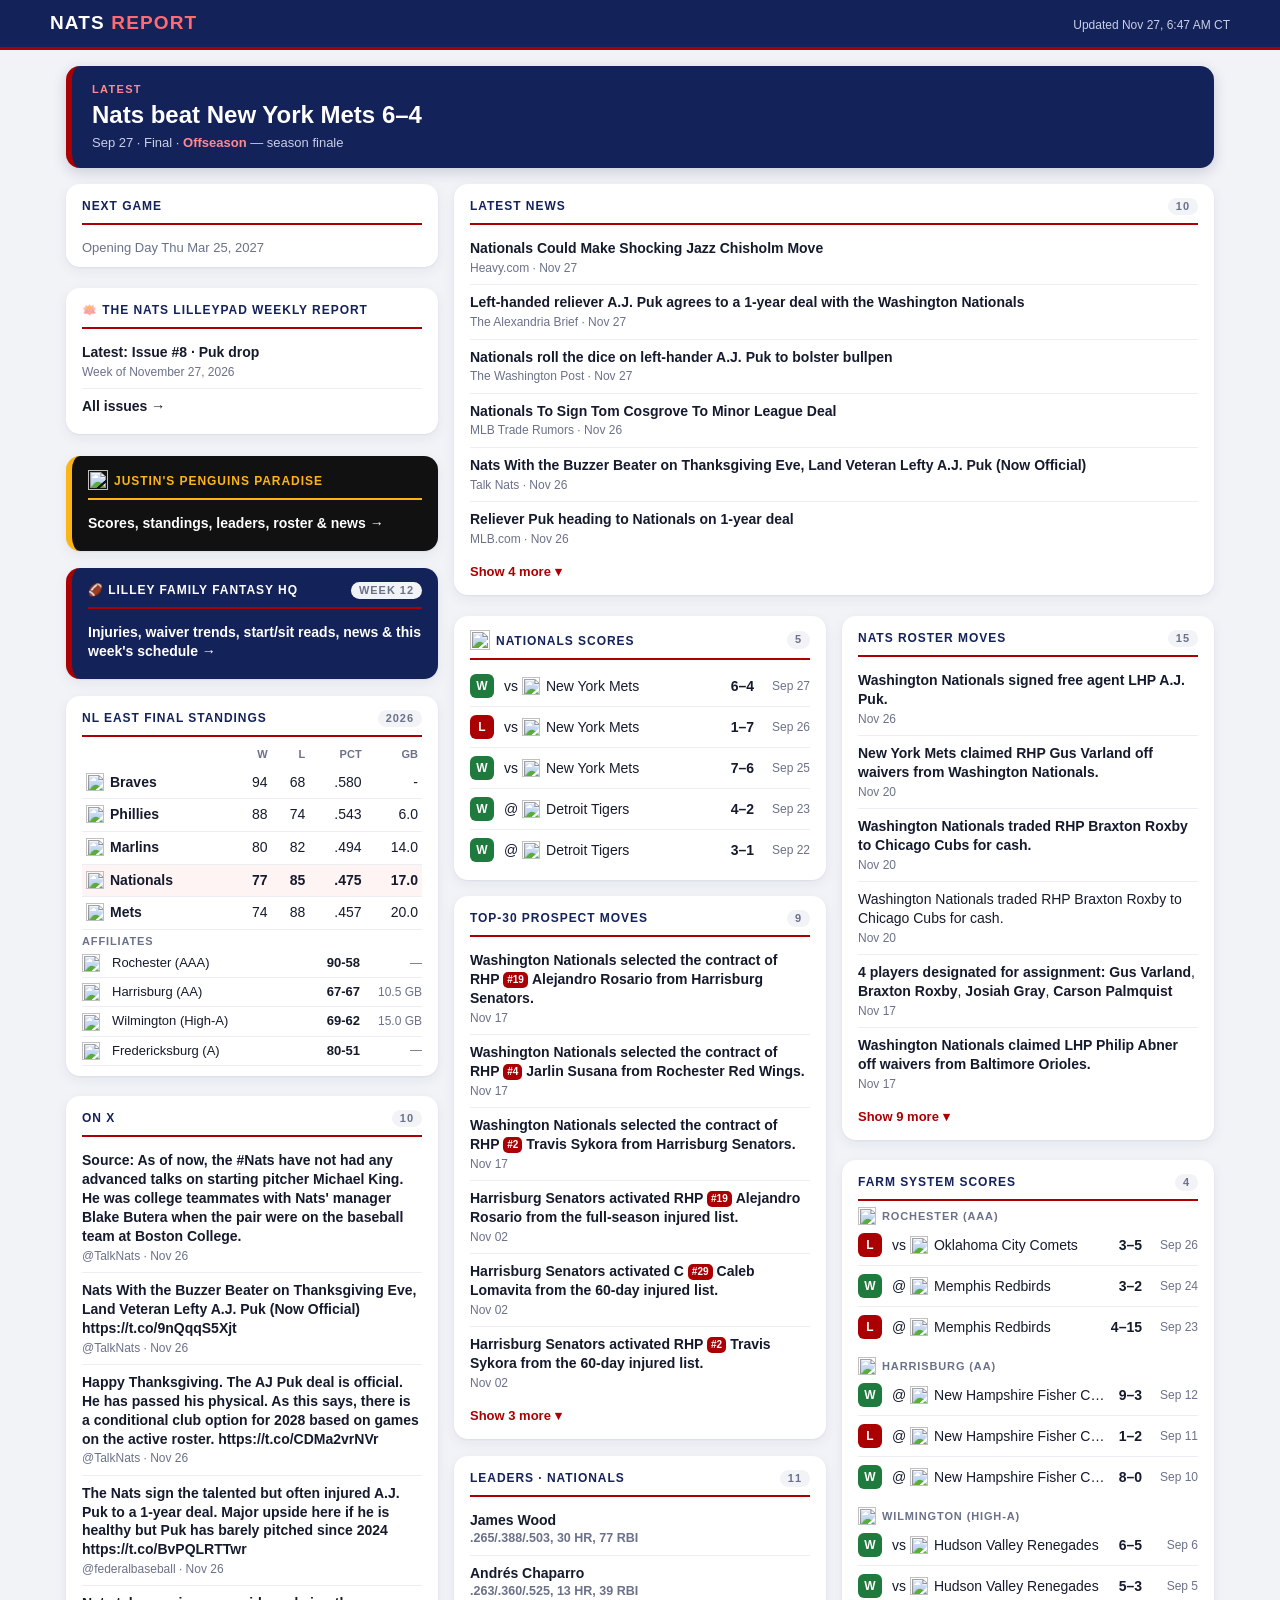
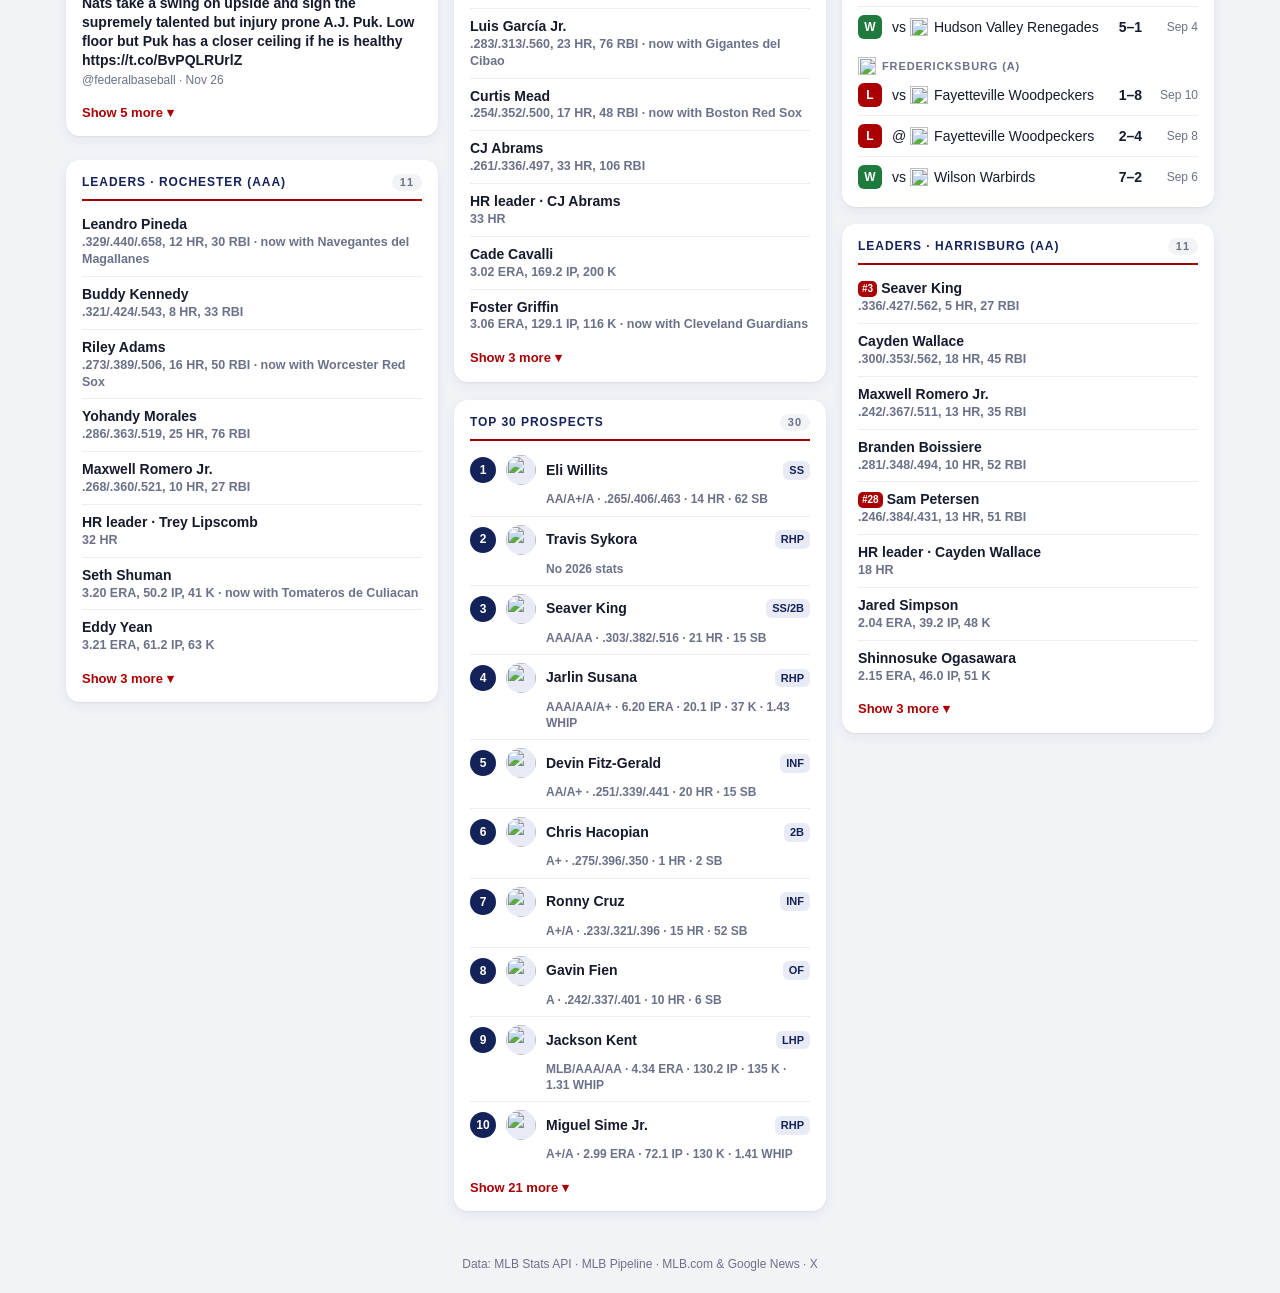
==== commit 7f8f8ec5: "Daily refresh 2026-11-27" ====
--- a/index.html
+++ b/index.html
@@ -43,7 +43,7 @@
 footer{text-align:center;color:var(--mute);font-size:12px;padding:16px 16px calc(env(safe-area-inset-bottom) + 20px)}
 @media(max-width:1000px){.grid{grid-template-columns:repeat(2,minmax(0,1fr))}}
 @media(max-width:700px){body{font-size:16px}.grid{grid-template-columns:1fr;gap:12px}.wide{grid-column:auto}main{padding-top:12px}.banner a{font-size:20px}header p{font-size:11px}li{font-size:15px}.tile{padding:12px 14px 8px}}
-</style></head><body><header><div class="hd"><h1>NATS <span>REPORT</span></h1><p>Updated Nov 27, 6:42 AM CT</p></div></header>
+</style></head><body><header><div class="hd"><h1>NATS <span>REPORT</span></h1><p>Updated Nov 27, 6:47 AM CT</p></div></header>
 <main><div class="banner"><small>Latest</small><a href="https://www.mlb.com/gameday/822679">Nats beat New York Mets 6–4</a><span class="bmeta">Sep 27 · Final · <b>Offseason</b> — season finale</span></div><div class="grid"><section class="tile today"><h3><span>Next Game</span></h3><div class="tmeta">Opening Day Thu Mar 25, 2027</div></section><section class="tile wide news"><h3><span>Latest News</span><em>10</em></h3><ul><li><a href="https://news.google.com/rss/articles/[base64]?oc=5">Nationals Could Make Shocking Jazz Chisholm Move</a><span class="meta">Heavy.com · Nov 27</span></li><li><a href="https://news.google.com/rss/articles/[base64]?oc=5">Left-handed reliever A.J. Puk agrees to a 1-year deal with the Washington Nationals</a><span class="meta">The Alexandria Brief · Nov 27</span></li><li><a href="https://news.google.com/rss/articles/[base64]?oc=5">Nationals roll the dice on left-hander A.J. Puk to bolster bullpen</a><span class="meta">The Washington Post · Nov 27</span></li><li><a href="https://www.mlbtraderumors.com/2026/11/nationals-to-sign-tom-cosgrove-to-minor-league-deal.html">Nationals To Sign Tom Cosgrove To Minor League Deal</a><span class="meta">MLB Trade Rumors · Nov 26</span></li><li><a href="https://nats.talkdcsports.com/2026/11/26/nats-with-the-buzzer-beater-on-thanksgiving-eve-land-veteran-lefty-a-j-puk/">Nats With the Buzzer Beater on Thanksgiving Eve, Land Veteran Lefty A.J. Puk (Now Official)</a><span class="meta">Talk Nats · Nov 26</span></li><li><a href="https://www.mlb.com/nationals/news/a-j-puk-contract-nationals">Reliever Puk heading to Nationals on 1-year deal</a><span class="meta">MLB.com · Nov 26</span></li></ul><details><summary>Show 4 more</summary><ul><li><a href="https://news.google.com/rss/articles/[base64]?oc=5">Reliever Puk heading to Nationals on 1-year deal - MLB.com</a><span class="meta">MLB.com · Nov 26</span></li><li><a href="https://news.google.com/rss/articles/[base64]?oc=5">Lefty reliever Puk agrees to one-year deal with Nationals</a><span class="meta">Washington Times · Nov 26</span></li><li><a href="https://news.google.com/rss/articles/[base64]?oc=5">Watch Miami Marlins at Washington Nationals</a><span class="meta">Fubo · Nov 26</span></li><li><a href="https://www.mlbtraderumors.com/2026/11/nationals-to-sign-a-j-puk.html">Nationals Sign A.J. Puk</a><span class="meta">MLB Trade Rumors · Nov 26</span></li></ul></details></section><section class="tile nl"><h3><span>🪷 The Nats Lilleypad Weekly Report</span></h3><ul><li><a href="newsletter/issue-8.html">Latest: Issue #8 · Puk drop</a><span class="meta">Week of November 27, 2026</span></li><li><a href="newsletter/">All issues →</a></li></ul></section><section class="tile pens" style="background:#111;border-left:6px solid #FCB514"><h3 style="color:#FCB514;border-color:#FCB514"><span><img class="lg" src="https://assets.nhle.com/logos/nhl/svg/PIT_dark.svg" alt="">Justin's Penguins Paradise</span></h3><ul><li style="border:0"><a style="color:#fff" href="penguins/">Scores, standings, leaders, roster &amp; news →</a></li></ul></section><section class="tile ff" style="background:#14225A;border-left:6px solid #AB0003"><h3 style="color:#fff;border-color:#AB0003"><span>🏈 Lilley Family Fantasy HQ</span><em>Week 12</em></h3><ul><li style="border:0"><a style="color:#fff" href="fantasy/">Injuries, waiver trends, start/sit reads, news &amp; this week's schedule →</a></li></ul></section><section class="tile score"><h3><span><img class="lg" src="https://www.mlbstatic.com/team-logos/120.svg" alt="" width="18" height="18">Nationals Scores</span><em>5</em></h3><ul><li><a class="game" href="https://www.mlb.com/gameday/822679"><span class="wl w">W</span><span class="opp">vs <img class="lg" src="https://www.mlbstatic.com/team-logos/121.svg" alt="" width="18" height="18">New York Mets</span><span class="sc">6–4</span><span class="dt">Sep 27</span></a></li><li><a class="game" href="https://www.mlb.com/gameday/822678"><span class="wl l">L</span><span class="opp">vs <img class="lg" src="https://www.mlbstatic.com/team-logos/121.svg" alt="" width="18" height="18">New York Mets</span><span class="sc">1–7</span><span class="dt">Sep 26</span></a></li><li><a class="game" href="https://www.mlb.com/gameday/822681"><span class="wl w">W</span><span class="opp">vs <img class="lg" src="https://www.mlbstatic.com/team-logos/121.svg" alt="" width="18" height="18">New York Mets</span><span class="sc">7–6</span><span class="dt">Sep 25</span></a></li><li><a class="game" href="https://www.mlb.com/gameday/824223"><span class="wl w">W</span><span class="opp">@ <img class="lg" src="https://www.mlbstatic.com/team-logos/116.svg" alt="" width="18" height="18">Detroit Tigers</span><span class="sc">4–2</span><span class="dt">Sep 23</span></a></li><li><a class="game" href="https://www.mlb.com/gameday/824222"><span class="wl w">W</span><span class="opp">@ <img class="lg" src="https://www.mlbstatic.com/team-logos/116.svg" alt="" width="18" height="18">Detroit Tigers</span><span class="sc">3–1</span><span class="dt">Sep 22</span></a></li></ul></section><section class="tile moves"><h3><span>Nats Roster Moves</span><em>15</em></h3><ul><li><a href="https://www.mlb.com/player/640462">Washington Nationals signed free agent LHP A.J. Puk.</a><span class="meta">Nov 26</span></li><li><a href="https://www.mlb.com/player/681402">New York Mets claimed RHP Gus Varland off waivers from Washington Nationals.</a><span class="meta">Nov 20</span></li><li><a href="https://www.mlb.com/player/694820">Washington Nationals traded RHP Braxton Roxby to Chicago Cubs for cash.</a><span class="meta">Nov 20</span></li><li>Washington Nationals traded RHP Braxton Roxby to Chicago Cubs for cash.<span class="meta">Nov 20</span></li><li><b>4 players designated for assignment:</b> <a href="https://www.mlb.com/player/681402">Gus Varland</a>, <a href="https://www.mlb.com/player/694820">Braxton Roxby</a>, <a href="https://www.mlb.com/player/680686">Josiah Gray</a>, <a href="https://www.mlb.com/player/687223">Carson Palmquist</a><span class="meta">Nov 17</span></li><li><a href="https://www.mlb.com/player/691769">Washington Nationals claimed LHP Philip Abner off waivers from Baltimore Orioles.</a><span class="meta">Nov 17</span></li></ul><details><summary>Show 9 more</summary><ul><li><a href="https://www.mlb.com/player/693312">Washington Nationals released RHP Kyle Nicolas.</a><span class="meta">Nov 12</span></li><li><a href="https://www.mlb.com/player/693312">Washington Nationals designated RHP Kyle Nicolas for assignment.</a><span class="meta">Nov 06</span></li><li><a href="https://www.mlb.com/player/665665">Washington Nationals traded RHP Robert Cranz to San Francisco Giants for LHP Reiver Sanmartin.</a><span class="meta">Nov 06</span></li><li><a href="https://www.mlb.com/player/801128">Washington Nationals traded RHP Robert Cranz to San Francisco Giants for LHP Reiver Sanmartin.</a><span class="meta">Nov 06</span></li><li><a href="https://www.mlb.com/player/677588">Cleveland Guardians claimed DH José Tena off waivers from Washington Nationals.</a><span class="meta">Nov 06</span></li><li><a href="https://www.mlb.com/player/687849">Washington Nationals released RHP Zak Kent.</a><span class="meta">Nov 04</span></li><li><a href="https://www.mlb.com/player/686452">Washington Nationals activated C Drew Millas from the 60-day injured list.</a><span class="meta">Nov 02</span></li><li><a href="https://www.mlb.com/player/663362">Washington Nationals activated RHP Matt Waldron from the 60-day injured list.</a><span class="meta">Nov 02</span></li><li><b>3 players designated for assignment:</b> <a href="https://www.mlb.com/player/686610">Ken Waldichuk</a>, <a href="https://www.mlb.com/player/677588">José Tena</a>, <a href="https://www.mlb.com/player/676571">PJ Poulin</a><span class="meta">Nov 02</span></li></ul></details></section><section class="tile stand"><h3><span>NL East Final Standings</span><em>2026</em></h3><table><tr><th></th><th>W</th><th>L</th><th>PCT</th><th>GB</th></tr><tr class=""><td><img class="lg" src="https://www.mlbstatic.com/team-logos/144.svg" alt="" width="18" height="18">Braves</td><td>94</td><td>68</td><td>.580</td><td>-</td></tr><tr class=""><td><img class="lg" src="https://www.mlbstatic.com/team-logos/143.svg" alt="" width="18" height="18">Phillies</td><td>88</td><td>74</td><td>.543</td><td>6.0</td></tr><tr class=""><td><img class="lg" src="https://www.mlbstatic.com/team-logos/146.svg" alt="" width="18" height="18">Marlins</td><td>80</td><td>82</td><td>.494</td><td>14.0</td></tr><tr class="us"><td><img class="lg" src="https://www.mlbstatic.com/team-logos/120.svg" alt="" width="18" height="18">Nationals</td><td>77</td><td>85</td><td>.475</td><td>17.0</td></tr><tr class=""><td><img class="lg" src="https://www.mlbstatic.com/team-logos/121.svg" alt="" width="18" height="18">Mets</td><td>74</td><td>88</td><td>.457</td><td>20.0</td></tr></table><div class="lvl">Affiliates</div><div class="aff"><img class="lg" src="https://www.mlbstatic.com/team-logos/534.svg" alt="" width="18" height="18"><span>Rochester (AAA)</span><b>90-58</b><em>—</em></div><div class="aff"><img class="lg" src="https://www.mlbstatic.com/team-logos/547.svg" alt="" width="18" height="18"><span>Harrisburg (AA)</span><b>67-67</b><em>10.5 GB</em></div><div class="aff"><img class="lg" src="https://www.mlbstatic.com/team-logos/426.svg" alt="" width="18" height="18"><span>Wilmington (High-A)</span><b>69-62</b><em>15.0 GB</em></div><div class="aff"><img class="lg" src="https://www.mlbstatic.com/team-logos/436.svg" alt="" width="18" height="18"><span>Fredericksburg (A)</span><b>80-51</b><em>—</em></div></section><section class="tile moves"><h3><span>Top-30 Prospect Moves</span><em>9</em></h3><ul><li><a href="https://www.mlb.com/app/atbat/milb/prospects/nationals/alejandro-rosario-691730">Washington Nationals selected the contract of RHP <span class="prk">#19</span>Alejandro Rosario from Harrisburg Senators.</a><span class="meta">Nov 17</span></li><li><a href="https://www.mlb.com/app/atbat/milb/prospects/nationals/jarlin-susana-703186">Washington Nationals selected the contract of RHP <span class="prk">#4</span>Jarlin Susana from Rochester Red Wings.</a><span class="meta">Nov 17</span></li><li><a href="https://www.mlb.com/app/atbat/milb/prospects/nationals/travis-sykora-805809">Washington Nationals selected the contract of RHP <span class="prk">#2</span>Travis Sykora from Harrisburg Senators.</a><span class="meta">Nov 17</span></li><li><a href="https://www.mlb.com/app/atbat/milb/prospects/nationals/alejandro-rosario-691730">Harrisburg Senators activated RHP <span class="prk">#19</span>Alejandro Rosario from the full-season injured list.</a><span class="meta">Nov 02</span></li><li><a href="https://www.mlb.com/app/atbat/milb/prospects/nationals/caleb-lomavita-701616">Harrisburg Senators activated C <span class="prk">#29</span>Caleb Lomavita from the 60-day injured list.</a><span class="meta">Nov 02</span></li><li><a href="https://www.mlb.com/app/atbat/milb/prospects/nationals/travis-sykora-805809">Harrisburg Senators activated RHP <span class="prk">#2</span>Travis Sykora from the 60-day injured list.</a><span class="meta">Nov 02</span></li></ul><details><summary>Show 3 more</summary><ul><li><a href="https://www.mlb.com/app/atbat/milb/prospects/nationals/sam-petersen-695763">Rochester Red Wings activated OF <span class="prk">#28</span>Sam Petersen from the 7-day injured list.</a><span class="meta">Oct 05</span></li><li><a href="https://www.mlb.com/app/atbat/milb/prospects/nationals/luis-perales-691384">Washington Nationals recalled RHP <span class="prk">#12</span>Luis Perales from Rochester Red Wings.</a><span class="meta">Sep 28</span></li><li><a href="https://www.mlb.com/app/atbat/milb/prospects/nationals/jackson-kent-800600">Washington Nationals recalled LHP <span class="prk">#9</span>Jackson Kent from Rochester Red Wings.</a><span class="meta">Sep 28</span></li></ul></details></section><section class="tile xtile"><h3><span>On X</span><em>10</em></h3><ul><li><a href="https://x.com/TalkNats/status/2126025591183016278">Source: As of now, the #Nats have not had any advanced talks on starting pitcher Michael King. He was college teammates with Nats&#x27; manager Blake Butera when the pair were on the baseball team at Boston College.</a><span class="meta">@TalkNats · Nov 26</span></li><li><a href="https://x.com/TalkNats/status/2126005080667394497">Nats With the Buzzer Beater on Thanksgiving Eve, Land Veteran Lefty A.J. Puk (Now Official) https://t.co/9nQqqS5Xjt</a><span class="meta">@TalkNats · Nov 26</span></li><li><a href="https://x.com/TalkNats/status/2125980876957745250">Happy Thanksgiving. The AJ Puk deal is official. He has passed his physical. As this says, there is a conditional club option for 2028 based on games on the active roster. https://t.co/CDMa2vrNVr</a><span class="meta">@TalkNats · Nov 26</span></li><li><a href="https://x.com/federalbaseball/status/2125972394036633922">The Nats sign the talented but often injured A.J. Puk to a 1-year deal. Major upside here if he is healthy but Puk has barely pitched since 2024 https://t.co/BvPQLRTTwr</a><span class="meta">@federalbaseball · Nov 26</span></li><li><a href="https://x.com/federalbaseball/status/2125972142378606773">Nats take a swing on upside and sign the supremely talented but injury prone A.J. Puk. Low floor but Puk has a closer ceiling if he is healthy https://t.co/BvPQLRUrlZ</a><span class="meta">@federalbaseball · Nov 26</span></li></ul><details><summary>Show 5 more</summary><ul><li><a href="https://x.com/federalbaseball/status/2125971601497694620">The club option is noteworthy https://t.co/0MRBIcDbQo</a><span class="meta">@federalbaseball · Nov 26</span></li><li><a href="https://x.com/Nationals/status/2125968887766237399">We have agreed to terms with LHP A.J. Puk on a one-year Major League contract with a conditional club option for 2028.  Welcome to D.C., A.J. !! 💪 https://t.co/Zye7iaIyKL</a><span class="meta">@Nationals · Nov 26</span></li><li><a href="https://x.com/Nationals/status/2125946934456099315">thanks &amp;lt;3 https://t.co/Oniiocmf22</a><span class="meta">@Nationals · Nov 26</span></li><li><a href="https://x.com/TalkNats/status/2125821493124685917">AJ Puk must pass a physical prior to this being official. https://t.co/xEbbW6xdP0</a><span class="meta">@TalkNats · Nov 26</span></li><li><a href="https://x.com/TalkNats/status/2125817246597468324">Per a source, this is preliminary and Luis Arraez is an Evolv client. They rep Daylen Lile and several other Nats players in the system. JC Sanchez is Arraez&#x27;s agent at Evolv. Clearly the Nats are looking for impact left…</a><span class="meta">@TalkNats · Nov 26</span></li></ul></details></section><section class="tile score farm"><h3><span>Farm System Scores</span><em>4</em></h3><div class="lvl"><img class="lg" src="https://www.mlbstatic.com/team-logos/534.svg" alt="" width="18" height="18"><span>Rochester (AAA)</span></div><ul><li><a class="game" href="https://www.mlb.com/gameday/850990"><span class="wl l">L</span><span class="opp">vs <img class="lg" src="https://www.mlbstatic.com/team-logos/238.svg" alt="" width="18" height="18">Oklahoma City Comets</span><span class="sc">3–5</span><span class="dt">Sep 26</span></a></li><li><a class="game" href="https://www.mlb.com/gameday/850992"><span class="wl w">W</span><span class="opp">@ <img class="lg" src="https://www.mlbstatic.com/team-logos/235.svg" alt="" width="18" height="18">Memphis Redbirds</span><span class="sc">3–2</span><span class="dt">Sep 24</span></a></li><li><a class="game" href="https://www.mlb.com/gameday/850991"><span class="wl l">L</span><span class="opp">@ <img class="lg" src="https://www.mlbstatic.com/team-logos/235.svg" alt="" width="18" height="18">Memphis Redbirds</span><span class="sc">4–15</span><span class="dt">Sep 23</span></a></li></ul><div class="lvl"><img class="lg" src="https://www.mlbstatic.com/team-logos/547.svg" alt="" width="18" height="18"><span>Harrisburg (AA)</span></div><ul><li><a class="game" href="https://www.mlb.com/gameday/818496"><span class="wl w">W</span><span class="opp">@ <img class="lg" src="https://www.mlbstatic.com/team-logos/463.svg" alt="" width="18" height="18">New Hampshire Fisher Cats</span><span class="sc">9–3</span><span class="dt">Sep 12</span></a></li><li><a class="game" href="https://www.mlb.com/gameday/818502"><span class="wl l">L</span><span class="opp">@ <img class="lg" src="https://www.mlbstatic.com/team-logos/463.svg" alt="" width="18" height="18">New Hampshire Fisher Cats</span><span class="sc">1–2</span><span class="dt">Sep 11</span></a></li><li><a class="game" href="https://www.mlb.com/gameday/818497"><span class="wl w">W</span><span class="opp">@ <img class="lg" src="https://www.mlbstatic.com/team-logos/463.svg" alt="" width="18" height="18">New Hampshire Fisher Cats</span><span class="sc">8–0</span><span class="dt">Sep 10</span></a></li></ul><div class="lvl"><img class="lg" src="https://www.mlbstatic.com/team-logos/426.svg" alt="" width="18" height="18"><span>Wilmington (High-A)</span></div><ul><li><a class="game" href="https://www.mlb.com/gameday/821791"><span class="wl w">W</span><span class="opp">vs <img class="lg" src="https://www.mlbstatic.com/team-logos/537.svg" alt="" width="18" height="18">Hudson Valley Renegades</span><span class="sc">6–5</span><span class="dt">Sep 6</span></a></li><li><a class="game" href="https://www.mlb.com/gameday/821796"><span class="wl w">W</span><span class="opp">vs <img class="lg" src="https://www.mlbstatic.com/team-logos/537.svg" alt="" width="18" height="18">Hudson Valley Renegades</span><span class="sc">5–3</span><span class="dt">Sep 5</span></a></li><li><a class="game" href="https://www.mlb.com/gameday/821795"><span class="wl w">W</span><span class="opp">vs <img class="lg" src="https://www.mlbstatic.com/team-logos/537.svg" alt="" width="18" height="18">Hudson Valley Renegades</span><span class="sc">5–1</span><span class="dt">Sep 4</span></a></li></ul><div class="lvl"><img class="lg" src="https://www.mlbstatic.com/team-logos/436.svg" alt="" width="18" height="18"><span>Fredericksburg (A)</span></div><ul><li><a class="game" href="https://www.mlb.com/gameday/850953"><span class="wl l">L</span><span class="opp">vs <img class="lg" src="https://www.mlbstatic.com/team-logos/3712.svg" alt="" width="18" height="18">Fayetteville Woodpeckers</span><span class="sc">1–8</span><span class="dt">Sep 10</span></a></li><li><a class="game" href="https://www.mlb.com/gameday/850951"><span class="wl l">L</span><span class="opp">@ <img class="lg" src="https://www.mlbstatic.com/team-logos/3712.svg" alt="" width="18" height="18">Fayetteville Woodpeckers</span><span class="sc">2–4</span><span class="dt">Sep 8</span></a></li><li><a class="game" href="https://www.mlb.com/gameday/827159"><span class="wl w">W</span><span class="opp">vs <img class="lg" src="https://www.mlbstatic.com/team-logos/249.svg" alt="" width="18" height="18">Wilson Warbirds</span><span class="sc">7–2</span><span class="dt">Sep 6</span></a></li></ul></section><section class="tile stats"><h3><span>Leaders · Nationals</span><em>11</em></h3><ul><li><a class="pl" href="https://www.mlb.com/player/695578"><span class="nm">James Wood</span><span class="st">.265/.388/.503, 30 HR, 77 RBI</span></a></li><li><a class="pl" href="https://www.mlb.com/player/665953"><span class="nm">Andrés Chaparro</span><span class="st">.263/.360/.525, 13 HR, 39 RBI</span></a></li><li><a class="pl" href="https://www.mlb.com/player/671277"><span class="nm">Luis García Jr.</span><span class="st">.283/.313/.560, 23 HR, 76 RBI · now with Gigantes del Cibao</span></a></li><li><a class="pl" href="https://www.mlb.com/player/678554"><span class="nm">Curtis Mead</span><span class="st">.254/.352/.500, 17 HR, 48 RBI · now with Boston Red Sox</span></a></li><li><a class="pl" href="https://www.mlb.com/player/682928"><span class="nm">CJ Abrams</span><span class="st">.261/.336/.497, 33 HR, 106 RBI</span></a></li><li><a class="pl" href="https://www.mlb.com/player/682928"><span class="nm">HR leader · CJ Abrams</span><span class="st">33 HR</span></a></li><li><a class="pl" href="https://www.mlb.com/player/676917"><span class="nm">Cade Cavalli</span><span class="st">3.02 ERA, 169.2 IP, 200 K</span></a></li><li><a class="pl" href="https://www.mlb.com/player/656492"><span class="nm">Foster Griffin</span><span class="st">3.06 ERA, 129.1 IP, 116 K · now with Cleveland Guardians</span></a></li></ul><details><summary>Show 3 more</summary><ul><li><a class="pl" href="https://www.mlb.com/player/813349"><span class="nm">Connelly Early</span><span class="st">3.33 ERA, 94.2 IP, 94 K</span></a></li><li><a class="pl" href="https://www.mlb.com/player/674841"><span class="nm">Andrew Alvarez</span><span class="st">3.43 ERA, 112.2 IP, 114 K</span></a></li><li><a class="pl" href="https://www.mlb.com/player/702021"><span class="nm">Will Dion</span><span class="st">3.62 ERA, 49.2 IP, 55 K</span></a></li></ul></details></section><section class="tile stats"><h3><span>Leaders · Rochester (AAA)</span><em>11</em></h3><ul><li><a class="pl" href="https://www.mlb.com/player/683610"><span class="nm">Leandro Pineda</span><span class="st">.329/.440/.658, 12 HR, 30 RBI · now with Navegantes del Magallanes</span></a></li><li><a class="pl" href="https://www.mlb.com/player/671083"><span class="nm">Buddy Kennedy</span><span class="st">.321/.424/.543, 8 HR, 33 RBI</span></a></li><li><a class="pl" href="https://www.mlb.com/player/656180"><span class="nm">Riley Adams</span><span class="st">.273/.389/.506, 16 HR, 50 RBI · now with Worcester Red Sox</span></a></li><li><a class="pl" href="https://www.mlb.com/player/691002"><span class="nm">Yohandy Morales</span><span class="st">.286/.363/.519, 25 HR, 76 RBI</span></a></li><li><a class="pl" href="https://www.mlb.com/player/686912"><span class="nm">Maxwell Romero Jr.</span><span class="st">.268/.360/.521, 10 HR, 27 RBI</span></a></li><li><a class="pl" href="https://www.mlb.com/player/702358"><span class="nm">HR leader · Trey Lipscomb</span><span class="st">32 HR</span></a></li><li><a class="pl" href="https://www.mlb.com/player/670234"><span class="nm">Seth Shuman</span><span class="st">3.20 ERA, 50.2 IP, 41 K · now with Tomateros de Culiacan</span></a></li><li><a class="pl" href="https://www.mlb.com/player/678868"><span class="nm">Eddy Yean</span><span class="st">3.21 ERA, 61.2 IP, 63 K</span></a></li></ul><details><summary>Show 3 more</summary><ul><li><a class="pl" href="https://www.mlb.com/player/672442"><span class="nm"><span class="prk">#26</span>Yovanny Cruz</span><span class="st">3.38 ERA, 42.2 IP, 59 K</span></a></li><li><a class="pl" href="https://www.mlb.com/player/641627"><span class="nm">Trevor Gott</span><span class="st">3.55 ERA, 33.0 IP, 27 K · now with El Paso Chihuahuas</span></a></li><li><a class="pl" href="https://www.mlb.com/player/691384"><span class="nm"><span class="prk">#12</span>Luis Perales</span><span class="st">3.64 ERA, 96.1 IP, 97 K</span></a></li></ul></details></section><section class="tile stats"><h3><span>Leaders · Harrisburg (AA)</span><em>11</em></h3><ul><li><a class="pl" href="https://www.mlb.com/player/814409"><span class="nm"><span class="prk">#3</span>Seaver King</span><span class="st">.336/.427/.562, 5 HR, 27 RBI</span></a></li><li><a class="pl" href="https://www.mlb.com/player/691024"><span class="nm">Cayden Wallace</span><span class="st">.300/.353/.562, 18 HR, 45 RBI</span></a></li><li><a class="pl" href="https://www.mlb.com/player/686912"><span class="nm">Maxwell Romero Jr.</span><span class="st">.242/.367/.511, 13 HR, 35 RBI</span></a></li><li><a class="pl" href="https://www.mlb.com/player/680998"><span class="nm">Branden Boissiere</span><span class="st">.281/.348/.494, 10 HR, 52 RBI</span></a></li><li><a class="pl" href="https://www.mlb.com/player/695763"><span class="nm"><span class="prk">#28</span>Sam Petersen</span><span class="st">.246/.384/.431, 13 HR, 51 RBI</span></a></li><li><a class="pl" href="https://www.mlb.com/player/691024"><span class="nm">HR leader · Cayden Wallace</span><span class="st">18 HR</span></a></li><li><a class="pl" href="https://www.mlb.com/player/688692"><span class="nm">Jared Simpson</span><span class="st">2.04 ERA, 39.2 IP, 48 K</span></a></li><li><a class="pl" href="https://www.mlb.com/player/829272"><span class="nm">Shinnosuke Ogasawara</span><span class="st">2.15 ERA, 46.0 IP, 51 K</span></a></li></ul><details><summary>Show 3 more</summary><ul><li><a class="pl" href="https://www.mlb.com/player/805272"><span class="nm">Luke Young</span><span class="st">2.27 ERA, 35.2 IP, 43 K</span></a></li><li><a class="pl" href="https://www.mlb.com/player/800600"><span class="nm"><span class="prk">#9</span>Jackson Kent</span><span class="st">2.35 ERA, 30.2 IP, 38 K</span></a></li><li><a class="pl" href="https://www.mlb.com/player/695066"><span class="nm"><span class="prk">#20</span>Ben Grable</span><span class="st">2.50 ERA, 36.0 IP, 53 K</span></a></li></ul></details></section><section class="tile stats"><h3><span>Top 30 Prospects</span><em>30</em></h3><ul><li><a class="pros" href="https://www.mlb.com/app/atbat/milb/prospects/nationals/eli-willits-816113"><span class="rk">1</span><img class="hs" src="https://img.mlbstatic.com/mlb-photos/image/upload/d_people:generic:headshot:67:current.png/w_60,q_auto:best/v1/people/816113/headshot/milb/current" alt="" loading="lazy" width="30" height="30"><span class="nm">Eli Willits</span><span class="pline">AA/A+/A · .265/.406/.463 · 14 HR · 62 SB</span><span class="pos">SS</span></a></li><li><a class="pros" href="https://www.mlb.com/app/atbat/milb/prospects/nationals/travis-sykora-805809"><span class="rk">2</span><img class="hs" src="https://img.mlbstatic.com/mlb-photos/image/upload/d_people:generic:headshot:67:current.png/w_60,q_auto:best/v1/people/805809/headshot/milb/current" alt="" loading="lazy" width="30" height="30"><span class="nm">Travis Sykora</span><span class="pline">No 2026 stats</span><span class="pos">RHP</span></a></li><li><a class="pros" href="https://www.mlb.com/app/atbat/milb/prospects/nationals/seaver-king-814409"><span class="rk">3</span><img class="hs" src="https://img.mlbstatic.com/mlb-photos/image/upload/d_people:generic:headshot:67:current.png/w_60,q_auto:best/v1/people/814409/headshot/milb/current" alt="" loading="lazy" width="30" height="30"><span class="nm">Seaver King</span><span class="pline">AAA/AA · .303/.382/.516 · 21 HR · 15 SB</span><span class="pos">SS/2B</span></a></li><li><a class="pros" href="https://www.mlb.com/app/atbat/milb/prospects/nationals/jarlin-susana-703186"><span class="rk">4</span><img class="hs" src="https://img.mlbstatic.com/mlb-photos/image/upload/d_people:generic:headshot:67:current.png/w_60,q_auto:best/v1/people/703186/headshot/milb/current" alt="" loading="lazy" width="30" height="30"><span class="nm">Jarlin Susana</span><span class="pline">AAA/AA/A+ · 6.20 ERA · 20.1 IP · 37 K · 1.43 WHIP</span><span class="pos">RHP</span></a></li><li><a class="pros" href="https://www.mlb.com/app/atbat/milb/prospects/nationals/devin-fitz-gerald-803849"><span class="rk">5</span><img class="hs" src="https://img.mlbstatic.com/mlb-photos/image/upload/d_people:generic:headshot:67:current.png/w_60,q_auto:best/v1/people/803849/headshot/milb/current" alt="" loading="lazy" width="30" height="30"><span class="nm">Devin Fitz-Gerald</span><span class="pline">AA/A+ · .251/.339/.441 · 20 HR · 15 SB</span><span class="pos">INF</span></a></li><li><a class="pros" href="https://www.mlb.com/app/atbat/milb/prospects/nationals/chris-hacopian-806680"><span class="rk">6</span><img class="hs" src="https://img.mlbstatic.com/mlb-photos/image/upload/d_people:generic:headshot:67:current.png/w_60,q_auto:best/v1/people/806680/headshot/milb/current" alt="" loading="lazy" width="30" height="30"><span class="nm">Chris Hacopian</span><span class="pline">A+ · .275/.396/.350 · 1 HR · 2 SB</span><span class="pos">2B</span></a></li><li><a class="pros" href="https://www.mlb.com/app/atbat/milb/prospects/nationals/ronny-cruz-826723"><span class="rk">7</span><img class="hs" src="https://img.mlbstatic.com/mlb-photos/image/upload/d_people:generic:headshot:67:current.png/w_60,q_auto:best/v1/people/826723/headshot/milb/current" alt="" loading="lazy" width="30" height="30"><span class="nm">Ronny Cruz</span><span class="pline">A+/A · .233/.321/.396 · 15 HR · 52 SB</span><span class="pos">INF</span></a></li><li><a class="pros" href="https://www.mlb.com/app/atbat/milb/prospects/nationals/gavin-fien-815818"><span class="rk">8</span><img class="hs" src="https://img.mlbstatic.com/mlb-photos/image/upload/d_people:generic:headshot:67:current.png/w_60,q_auto:best/v1/people/815818/headshot/milb/current" alt="" loading="lazy" width="30" height="30"><span class="nm">Gavin Fien</span><span class="pline">A · .242/.337/.401 · 10 HR · 6 SB</span><span class="pos">OF</span></a></li><li><a class="pros" href="https://www.mlb.com/app/atbat/milb/prospects/nationals/jackson-kent-800600"><span class="rk">9</span><img class="hs" src="https://img.mlbstatic.com/mlb-photos/image/upload/d_people:generic:headshot:67:current.png/w_60,q_auto:best/v1/people/800600/headshot/milb/current" alt="" loading="lazy" width="30" height="30"><span class="nm">Jackson Kent</span><span class="pline">MLB/AAA/AA · 4.34 ERA · 130.2 IP · 135 K · 1.31 WHIP</span><span class="pos">LHP</span></a></li><li><a class="pros" href="https://www.mlb.com/app/atbat/milb/prospects/nationals/miguel-sime-jr-828137"><span class="rk">10</span><img class="hs" src="https://img.mlbstatic.com/mlb-photos/image/upload/d_people:generic:headshot:67:current.png/w_60,q_auto:best/v1/people/828137/headshot/milb/current" alt="" loading="lazy" width="30" height="30"><span class="nm">Miguel Sime Jr.</span><span class="pline">A+/A · 2.99 ERA · 72.1 IP · 130 K · 1.41 WHIP</span><span class="pos">RHP</span></a></li></ul><details><summary>Show 21 more</summary><ul><li><a class="pros" href="https://www.mlb.com/app/atbat/milb/prospects/nationals/landon-harmon-816102"><span class="rk">11</span><img class="hs" src="https://img.mlbstatic.com/mlb-photos/image/upload/d_people:generic:headshot:67:current.png/w_60,q_auto:best/v1/people/816102/headshot/milb/current" alt="" loading="lazy" width="30" height="30"><span class="nm">Landon Harmon</span><span class="pline">A · 1.60 ERA · 39.1 IP · 38 K · 0.94 WHIP</span><span class="pos">RHP</span></a></li><li><a class="pros" href="https://www.mlb.com/app/atbat/milb/prospects/nationals/luis-perales-691384"><span class="rk">12</span><img class="hs" src="https://img.mlbstatic.com/mlb-photos/image/upload/d_people:generic:headshot:67:current.png/w_60,q_auto:best/v1/people/691384/headshot/milb/current" alt="" loading="lazy" width="30" height="30"><span class="nm">Luis Perales</span><span class="pline">MLB/AAA · 4.44 ERA · 107.1 IP · 110 K · 1.43 WHIP</span><span class="pos">RHP</span></a></li><li><a class="pros" href="https://www.mlb.com/app/atbat/milb/prospects/nationals/chase-brunson-815313"><span class="rk">13</span><img class="hs" src="https://img.mlbstatic.com/mlb-photos/image/upload/d_people:generic:headshot:67:current.png/w_60,q_auto:best/v1/people/815313/headshot/milb/current" alt="" loading="lazy" width="30" height="30"><span class="nm">Chase Brunson</span><span class="pline">No 2026 stats</span><span class="pos">OF</span></a></li><li><a class="pros" href="https://www.mlb.com/app/atbat/milb/prospects/nationals/jack-cebert-701411"><span class="rk">14</span><img class="hs" src="https://img.mlbstatic.com/mlb-photos/image/upload/d_people:generic:headshot:67:current.png/w_60,q_auto:best/v1/people/701411/headshot/milb/current" alt="" loading="lazy" width="30" height="30"><span class="nm">Jack Cebert</span><span class="pline">AAA/AA/A+ · 4.03 ERA · 109.1 IP · 122 K · 1.32 WHIP</span><span class="pos">RHP</span></a></li><li><a class="pros" href="https://www.mlb.com/app/atbat/milb/prospects/nationals/coy-james-815983"><span class="rk">15</span><img class="hs" src="https://img.mlbstatic.com/mlb-photos/image/upload/d_people:generic:headshot:67:current.png/w_60,q_auto:best/v1/people/815983/headshot/milb/current" alt="" loading="lazy" width="30" height="30"><span class="nm">Coy James</span><span class="pline">A · .220/.331/.405 · 19 HR · 35 SB</span><span class="pos">INF</span></a></li><li><a class="pros" href="https://www.mlb.com/app/atbat/milb/prospects/nationals/samil-serrano-836603"><span class="rk">16</span><img class="hs" src="https://img.mlbstatic.com/mlb-photos/image/upload/d_people:generic:headshot:67:current.png/w_60,q_auto:best/v1/people/836603/headshot/milb/current" alt="" loading="lazy" width="30" height="30"><span class="nm">Samil Serrano</span><span class="pline">No 2026 stats</span><span class="pos">OF</span></a></li><li><a class="pros" href="https://www.mlb.com/app/atbat/milb/prospects/nationals/ethan-petry-701337"><span class="rk">17</span><img class="hs" src="https://img.mlbstatic.com/mlb-photos/image/upload/d_people:generic:headshot:67:current.png/w_60,q_auto:best/v1/people/701337/headshot/milb/current" alt="" loading="lazy" width="30" height="30"><span class="nm">Ethan Petry</span><span class="pline">AA/A+ · .255/.332/.484 · 24 HR · 6 SB</span><span class="pos">1B/OF</span></a></li><li><a class="pros" href="https://www.mlb.com/app/atbat/milb/prospects/nationals/alex-clemmey-806046"><span class="rk">18</span><img class="hs" src="https://img.mlbstatic.com/mlb-photos/image/upload/d_people:generic:headshot:67:current.png/w_60,q_auto:best/v1/people/806046/headshot/milb/current" alt="" loading="lazy" width="30" height="30"><span class="nm">Alex Clemmey</span><span class="pline">AA · 4.64 ERA · 128.0 IP · 138 K · 1.47 WHIP</span><span class="pos">LHP</span></a></li><li><a class="pros" href="https://www.mlb.com/app/atbat/milb/prospects/nationals/alejandro-rosario-691730"><span class="rk">19</span><img class="hs" src="https://img.mlbstatic.com/mlb-photos/image/upload/d_people:generic:headshot:67:current.png/w_60,q_auto:best/v1/people/691730/headshot/milb/current" alt="" loading="lazy" width="30" height="30"><span class="nm">Alejandro Rosario</span><span class="pline">No 2026 stats</span><span class="pos">RHP</span></a></li><li><a class="pros" href="https://www.mlb.com/app/atbat/milb/prospects/nationals/ben-grable-695066"><span class="rk">20</span><img class="hs" src="https://img.mlbstatic.com/mlb-photos/image/upload/d_people:generic:headshot:67:current.png/w_60,q_auto:best/v1/people/695066/headshot/milb/current" alt="" loading="lazy" width="30" height="30"><span class="nm">Ben Grable</span><span class="pline">AAA/AA/A+ · 3.04 ERA · 50.1 IP · 76 K · 1.17 WHIP</span><span class="pos">RHP</span></a></li><li><a class="pros" href="https://www.mlb.com/app/atbat/milb/prospects/nationals/luke-dickerson-815380"><span class="rk">21</span><img class="hs" src="https://img.mlbstatic.com/mlb-photos/image/upload/d_people:generic:headshot:67:current.png/w_60,q_auto:best/v1/people/815380/headshot/milb/current" alt="" loading="lazy" width="30" height="30"><span class="nm">Luke Dickerson</span><span class="pline">A+/A · .218/.378/.390 · 13 HR · 26 SB</span><span class="pos">INF/OF</span></a></li><li><a class="pros" href="https://www.mlb.com/app/atbat/milb/prospects/nationals/luke-williams-828816"><span class="rk">22</span><img class="hs" src="https://img.mlbstatic.com/mlb-photos/image/upload/d_people:generic:headshot:67:current.png/w_60,q_auto:best/v1/people/828816/headshot/milb/current" alt="" loading="lazy" width="30" height="30"><span class="nm">Luke Williams</span><span class="pline">No 2026 stats</span><span class="pos">SS</span></a></li><li><a class="pros" href="https://www.mlb.com/app/atbat/milb/prospects/nationals/cooper-harris-835839"><span class="rk">23</span><img class="hs" src="https://img.mlbstatic.com/mlb-photos/image/upload/d_people:generic:headshot:67:current.png/w_60,q_auto:best/v1/people/835839/headshot/milb/current" alt="" loading="lazy" width="30" height="30"><span class="nm">Cooper Harris</span><span class="pline">No 2026 stats</span><span class="pos">RHP</span></a></li><li><a class="pros" href="https://www.mlb.com/app/atbat/milb/prospects/nationals/yoel-tejeda-jr-701347"><span class="rk">24</span><img class="hs" src="https://img.mlbstatic.com/mlb-photos/image/upload/d_people:generic:headshot:67:current.png/w_60,q_auto:best/v1/people/701347/headshot/milb/current" alt="" loading="lazy" width="30" height="30"><span class="nm">Yoel Tejeda Jr.</span><span class="pline">AA/A+ · 4.56 ERA · 120.1 IP · 131 K · 1.43 WHIP</span><span class="pos">RHP</span></a></li><li><a class="pros" href="https://www.mlb.com/app/atbat/milb/prospects/nationals/marconi-german-829699"><span class="rk">25</span><img class="hs" src="https://img.mlbstatic.com/mlb-photos/image/upload/d_people:generic:headshot:67:current.png/w_60,q_auto:best/v1/people/829699/headshot/milb/current" alt="" loading="lazy" width="30" height="30"><span class="nm">Marconi German</span><span class="pline">No 2026 stats</span><span class="pos">2B/SS</span></a></li><li><a class="pros" href="https://www.mlb.com/app/atbat/milb/prospects/nationals/yovanny-cruz-672442"><span class="rk">26</span><img class="hs" src="https://img.mlbstatic.com/mlb-photos/image/upload/d_people:generic:headshot:67:current.png/w_60,q_auto:best/v1/people/672442/headshot/milb/current" alt="" loading="lazy" width="30" height="30"><span class="nm">Yovanny Cruz</span><span class="pline">MLB/AAA · 3.84 ERA · 58.2 IP · 74 K · 1.38 WHIP</span><span class="pos">RHP</span></a></li><li><a class="pros" href="https://www.mlb.com/app/atbat/milb/prospects/nationals/yeremy-cabrera-800393"><span class="rk">27</span><img class="hs" src="https://img.mlbstatic.com/mlb-photos/image/upload/d_people:generic:headshot:67:current.png/w_60,q_auto:best/v1/people/800393/headshot/milb/current" alt="" loading="lazy" width="30" height="30"><span class="nm">Yeremy Cabrera</span><span class="pline">A+/A · .251/.346/.404 · 12 HR · 52 SB</span><span class="pos">OF</span></a></li><li><a class="pros" href="https://www.mlb.com/app/atbat/milb/prospects/nationals/sam-petersen-695763"><span class="rk">28</span><img class="hs" src="https://img.mlbstatic.com/mlb-photos/image/upload/d_people:generic:headshot:67:current.png/w_60,q_auto:best/v1/people/695763/headshot/milb/current" alt="" loading="lazy" width="30" height="30"><span class="nm">Sam Petersen</span><span class="pline">AAA/AA · .248/.374/.417 · 16 HR · 38 SB</span><span class="pos">OF</span></a></li><li><a class="pros" href="https://www.mlb.com/app/atbat/milb/prospects/nationals/caleb-lomavita-701616"><span class="rk">29</span><img class="hs" src="https://img.mlbstatic.com/mlb-photos/image/upload/d_people:generic:headshot:67:current.png/w_60,q_auto:best/v1/people/701616/headshot/milb/current" alt="" loading="lazy" width="30" height="30"><span class="nm">Caleb Lomavita</span><span class="pline">AA · .244/.311/.453 · 14 HR · 2 SB</span><span class="pos">C</span></a></li><li><a class="pros" href="https://www.mlb.com/app/atbat/milb/prospects/nationals/josh-hartle-691776"><span class="rk">30</span><img class="hs" src="https://img.mlbstatic.com/mlb-photos/image/upload/d_people:generic:headshot:67:current.png/w_60,q_auto:best/v1/people/691776/headshot/milb/current" alt="" loading="lazy" width="30" height="30"><span class="nm">Josh Hartle</span><span class="pline">AA · 3.45 ERA · 122.2 IP · 115 K · 1.30 WHIP</span><span class="pos">LHP</span></a></li><li><a class="all" href="https://www.mlb.com/milb/prospects/nationals">Full list on MLB.com →</a></li></ul></details></section></div></main>
 <script>
 (function(){var g=document.querySelector('.grid');function lay(){if(getComputedStyle(g).gridTemplateColumns.split(' ').length<2){g.classList.remove('mas');[].forEach.call(g.children,function(t){t.style.gridRowEnd=''});return}g.classList.add('mas');[].forEach.call(g.children,function(t){t.style.gridRowEnd='span '+Math.ceil((t.getBoundingClientRect().height+16)/8)})}
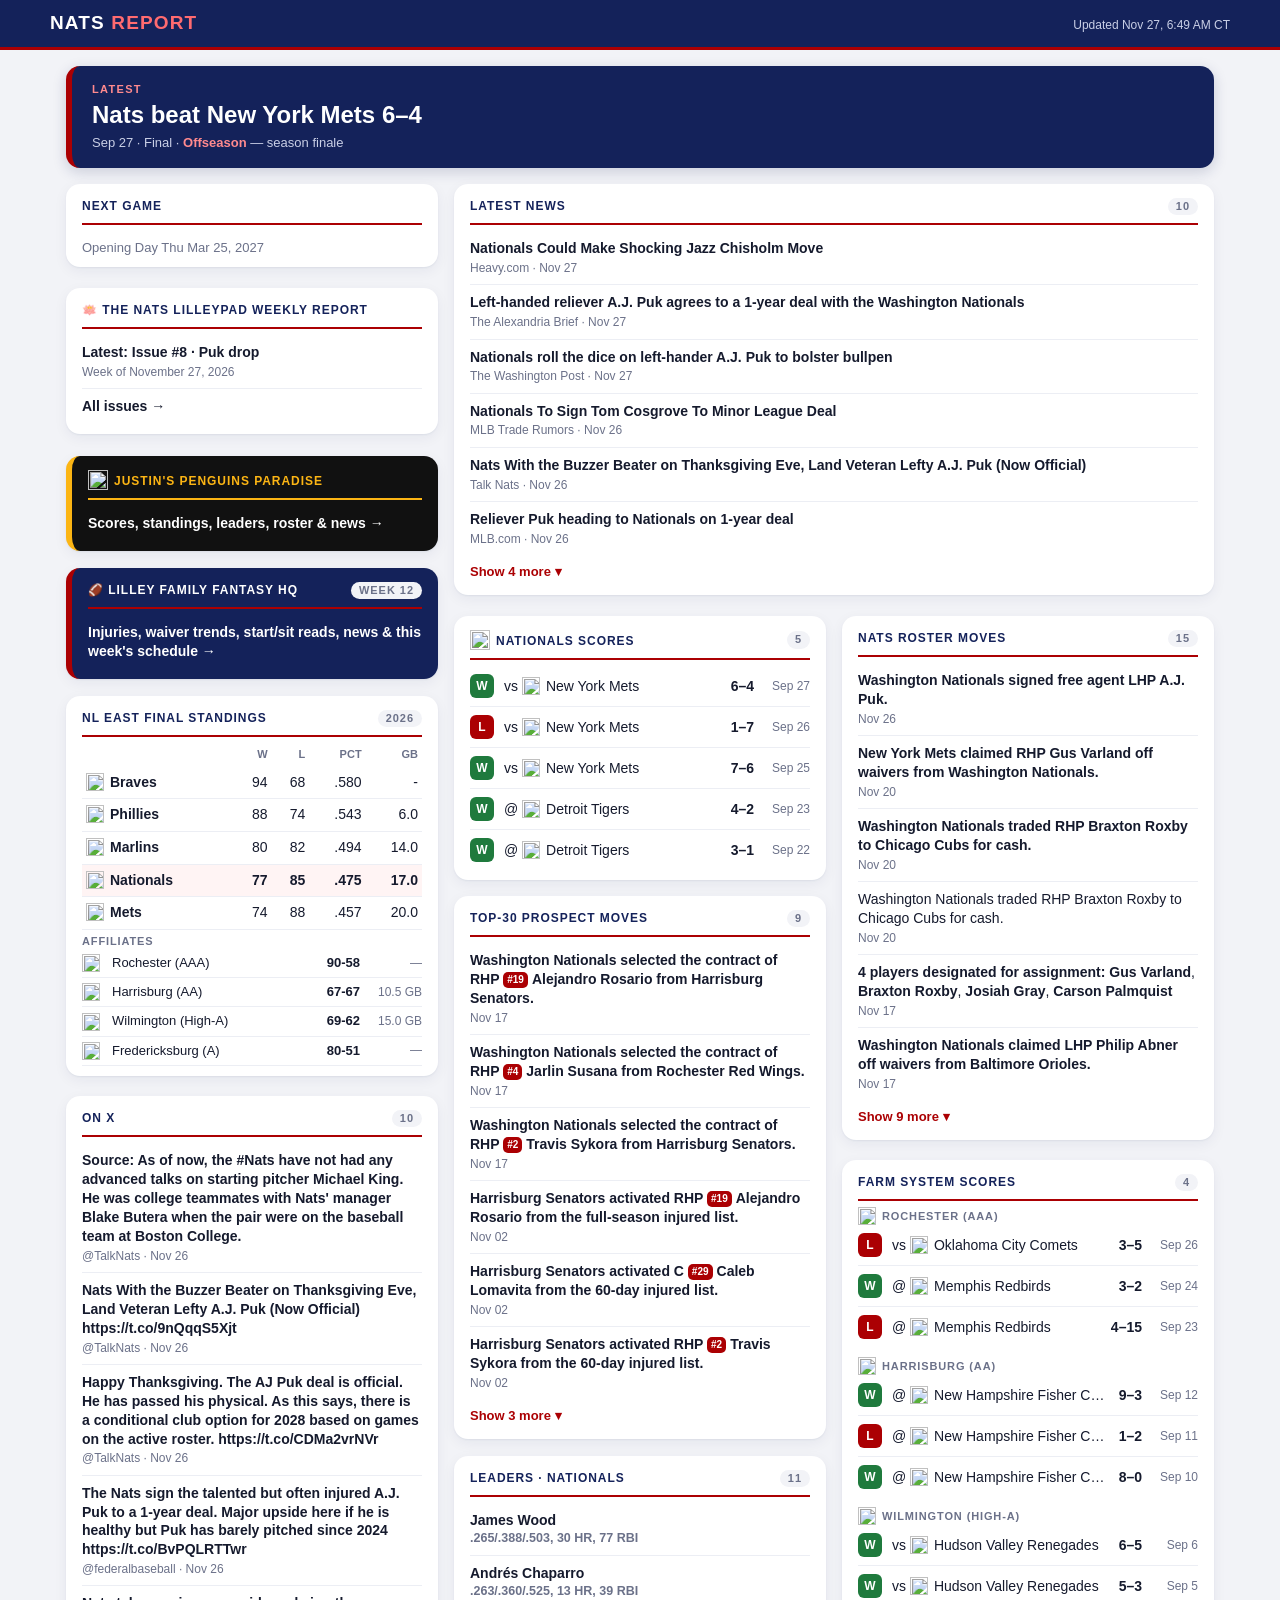
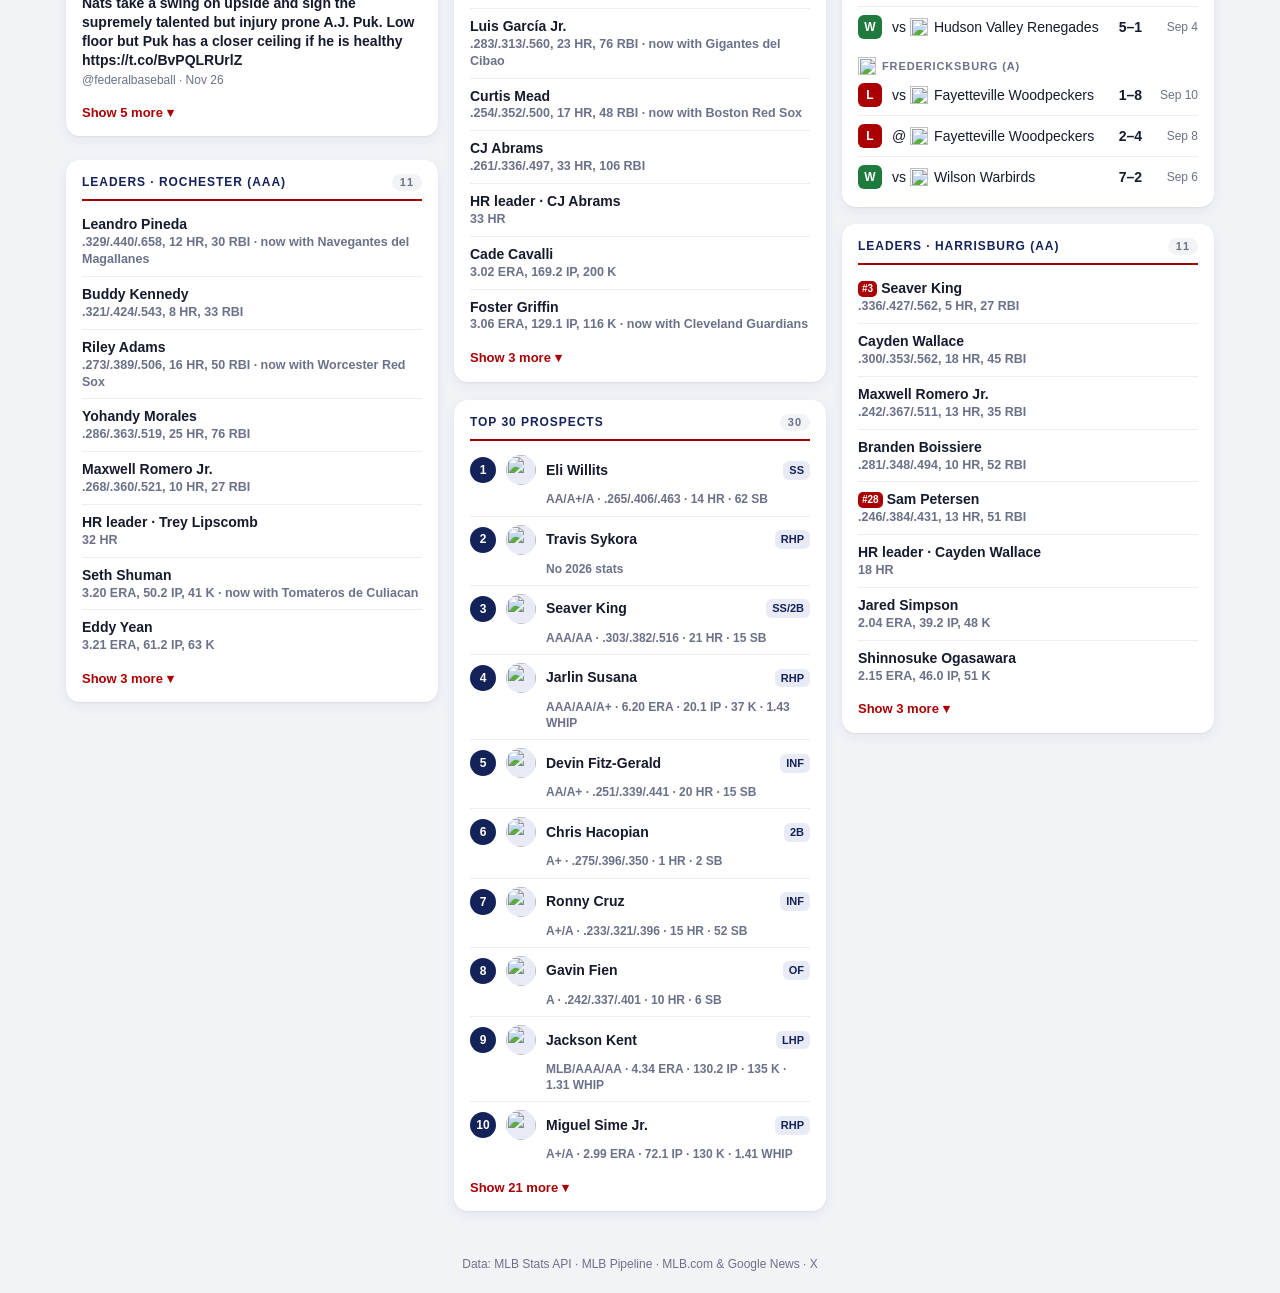
==== commit 800975e3: "Daily refresh 2026-11-27" ====
--- a/index.html
+++ b/index.html
@@ -43,7 +43,7 @@
 footer{text-align:center;color:var(--mute);font-size:12px;padding:16px 16px calc(env(safe-area-inset-bottom) + 20px)}
 @media(max-width:1000px){.grid{grid-template-columns:repeat(2,minmax(0,1fr))}}
 @media(max-width:700px){body{font-size:16px}.grid{grid-template-columns:1fr;gap:12px}.wide{grid-column:auto}main{padding-top:12px}.banner a{font-size:20px}header p{font-size:11px}li{font-size:15px}.tile{padding:12px 14px 8px}}
-</style></head><body><header><div class="hd"><h1>NATS <span>REPORT</span></h1><p>Updated Nov 27, 6:47 AM CT</p></div></header>
+</style></head><body><header><div class="hd"><h1>NATS <span>REPORT</span></h1><p>Updated Nov 27, 6:49 AM CT</p></div></header>
 <main><div class="banner"><small>Latest</small><a href="https://www.mlb.com/gameday/822679">Nats beat New York Mets 6–4</a><span class="bmeta">Sep 27 · Final · <b>Offseason</b> — season finale</span></div><div class="grid"><section class="tile today"><h3><span>Next Game</span></h3><div class="tmeta">Opening Day Thu Mar 25, 2027</div></section><section class="tile wide news"><h3><span>Latest News</span><em>10</em></h3><ul><li><a href="https://news.google.com/rss/articles/[base64]?oc=5">Nationals Could Make Shocking Jazz Chisholm Move</a><span class="meta">Heavy.com · Nov 27</span></li><li><a href="https://news.google.com/rss/articles/[base64]?oc=5">Left-handed reliever A.J. Puk agrees to a 1-year deal with the Washington Nationals</a><span class="meta">The Alexandria Brief · Nov 27</span></li><li><a href="https://news.google.com/rss/articles/[base64]?oc=5">Nationals roll the dice on left-hander A.J. Puk to bolster bullpen</a><span class="meta">The Washington Post · Nov 27</span></li><li><a href="https://www.mlbtraderumors.com/2026/11/nationals-to-sign-tom-cosgrove-to-minor-league-deal.html">Nationals To Sign Tom Cosgrove To Minor League Deal</a><span class="meta">MLB Trade Rumors · Nov 26</span></li><li><a href="https://nats.talkdcsports.com/2026/11/26/nats-with-the-buzzer-beater-on-thanksgiving-eve-land-veteran-lefty-a-j-puk/">Nats With the Buzzer Beater on Thanksgiving Eve, Land Veteran Lefty A.J. Puk (Now Official)</a><span class="meta">Talk Nats · Nov 26</span></li><li><a href="https://www.mlb.com/nationals/news/a-j-puk-contract-nationals">Reliever Puk heading to Nationals on 1-year deal</a><span class="meta">MLB.com · Nov 26</span></li></ul><details><summary>Show 4 more</summary><ul><li><a href="https://news.google.com/rss/articles/[base64]?oc=5">Reliever Puk heading to Nationals on 1-year deal - MLB.com</a><span class="meta">MLB.com · Nov 26</span></li><li><a href="https://news.google.com/rss/articles/[base64]?oc=5">Lefty reliever Puk agrees to one-year deal with Nationals</a><span class="meta">Washington Times · Nov 26</span></li><li><a href="https://news.google.com/rss/articles/[base64]?oc=5">Watch Miami Marlins at Washington Nationals</a><span class="meta">Fubo · Nov 26</span></li><li><a href="https://www.mlbtraderumors.com/2026/11/nationals-to-sign-a-j-puk.html">Nationals Sign A.J. Puk</a><span class="meta">MLB Trade Rumors · Nov 26</span></li></ul></details></section><section class="tile nl"><h3><span>🪷 The Nats Lilleypad Weekly Report</span></h3><ul><li><a href="newsletter/issue-8.html">Latest: Issue #8 · Puk drop</a><span class="meta">Week of November 27, 2026</span></li><li><a href="newsletter/">All issues →</a></li></ul></section><section class="tile pens" style="background:#111;border-left:6px solid #FCB514"><h3 style="color:#FCB514;border-color:#FCB514"><span><img class="lg" src="https://assets.nhle.com/logos/nhl/svg/PIT_dark.svg" alt="">Justin's Penguins Paradise</span></h3><ul><li style="border:0"><a style="color:#fff" href="penguins/">Scores, standings, leaders, roster &amp; news →</a></li></ul></section><section class="tile ff" style="background:#14225A;border-left:6px solid #AB0003"><h3 style="color:#fff;border-color:#AB0003"><span>🏈 Lilley Family Fantasy HQ</span><em>Week 12</em></h3><ul><li style="border:0"><a style="color:#fff" href="fantasy/">Injuries, waiver trends, start/sit reads, news &amp; this week's schedule →</a></li></ul></section><section class="tile score"><h3><span><img class="lg" src="https://www.mlbstatic.com/team-logos/120.svg" alt="" width="18" height="18">Nationals Scores</span><em>5</em></h3><ul><li><a class="game" href="https://www.mlb.com/gameday/822679"><span class="wl w">W</span><span class="opp">vs <img class="lg" src="https://www.mlbstatic.com/team-logos/121.svg" alt="" width="18" height="18">New York Mets</span><span class="sc">6–4</span><span class="dt">Sep 27</span></a></li><li><a class="game" href="https://www.mlb.com/gameday/822678"><span class="wl l">L</span><span class="opp">vs <img class="lg" src="https://www.mlbstatic.com/team-logos/121.svg" alt="" width="18" height="18">New York Mets</span><span class="sc">1–7</span><span class="dt">Sep 26</span></a></li><li><a class="game" href="https://www.mlb.com/gameday/822681"><span class="wl w">W</span><span class="opp">vs <img class="lg" src="https://www.mlbstatic.com/team-logos/121.svg" alt="" width="18" height="18">New York Mets</span><span class="sc">7–6</span><span class="dt">Sep 25</span></a></li><li><a class="game" href="https://www.mlb.com/gameday/824223"><span class="wl w">W</span><span class="opp">@ <img class="lg" src="https://www.mlbstatic.com/team-logos/116.svg" alt="" width="18" height="18">Detroit Tigers</span><span class="sc">4–2</span><span class="dt">Sep 23</span></a></li><li><a class="game" href="https://www.mlb.com/gameday/824222"><span class="wl w">W</span><span class="opp">@ <img class="lg" src="https://www.mlbstatic.com/team-logos/116.svg" alt="" width="18" height="18">Detroit Tigers</span><span class="sc">3–1</span><span class="dt">Sep 22</span></a></li></ul></section><section class="tile moves"><h3><span>Nats Roster Moves</span><em>15</em></h3><ul><li><a href="https://www.mlb.com/player/640462">Washington Nationals signed free agent LHP A.J. Puk.</a><span class="meta">Nov 26</span></li><li><a href="https://www.mlb.com/player/681402">New York Mets claimed RHP Gus Varland off waivers from Washington Nationals.</a><span class="meta">Nov 20</span></li><li><a href="https://www.mlb.com/player/694820">Washington Nationals traded RHP Braxton Roxby to Chicago Cubs for cash.</a><span class="meta">Nov 20</span></li><li>Washington Nationals traded RHP Braxton Roxby to Chicago Cubs for cash.<span class="meta">Nov 20</span></li><li><b>4 players designated for assignment:</b> <a href="https://www.mlb.com/player/681402">Gus Varland</a>, <a href="https://www.mlb.com/player/694820">Braxton Roxby</a>, <a href="https://www.mlb.com/player/680686">Josiah Gray</a>, <a href="https://www.mlb.com/player/687223">Carson Palmquist</a><span class="meta">Nov 17</span></li><li><a href="https://www.mlb.com/player/691769">Washington Nationals claimed LHP Philip Abner off waivers from Baltimore Orioles.</a><span class="meta">Nov 17</span></li></ul><details><summary>Show 9 more</summary><ul><li><a href="https://www.mlb.com/player/693312">Washington Nationals released RHP Kyle Nicolas.</a><span class="meta">Nov 12</span></li><li><a href="https://www.mlb.com/player/693312">Washington Nationals designated RHP Kyle Nicolas for assignment.</a><span class="meta">Nov 06</span></li><li><a href="https://www.mlb.com/player/665665">Washington Nationals traded RHP Robert Cranz to San Francisco Giants for LHP Reiver Sanmartin.</a><span class="meta">Nov 06</span></li><li><a href="https://www.mlb.com/player/801128">Washington Nationals traded RHP Robert Cranz to San Francisco Giants for LHP Reiver Sanmartin.</a><span class="meta">Nov 06</span></li><li><a href="https://www.mlb.com/player/677588">Cleveland Guardians claimed DH José Tena off waivers from Washington Nationals.</a><span class="meta">Nov 06</span></li><li><a href="https://www.mlb.com/player/687849">Washington Nationals released RHP Zak Kent.</a><span class="meta">Nov 04</span></li><li><a href="https://www.mlb.com/player/686452">Washington Nationals activated C Drew Millas from the 60-day injured list.</a><span class="meta">Nov 02</span></li><li><a href="https://www.mlb.com/player/663362">Washington Nationals activated RHP Matt Waldron from the 60-day injured list.</a><span class="meta">Nov 02</span></li><li><b>3 players designated for assignment:</b> <a href="https://www.mlb.com/player/686610">Ken Waldichuk</a>, <a href="https://www.mlb.com/player/677588">José Tena</a>, <a href="https://www.mlb.com/player/676571">PJ Poulin</a><span class="meta">Nov 02</span></li></ul></details></section><section class="tile stand"><h3><span>NL East Final Standings</span><em>2026</em></h3><table><tr><th></th><th>W</th><th>L</th><th>PCT</th><th>GB</th></tr><tr class=""><td><img class="lg" src="https://www.mlbstatic.com/team-logos/144.svg" alt="" width="18" height="18">Braves</td><td>94</td><td>68</td><td>.580</td><td>-</td></tr><tr class=""><td><img class="lg" src="https://www.mlbstatic.com/team-logos/143.svg" alt="" width="18" height="18">Phillies</td><td>88</td><td>74</td><td>.543</td><td>6.0</td></tr><tr class=""><td><img class="lg" src="https://www.mlbstatic.com/team-logos/146.svg" alt="" width="18" height="18">Marlins</td><td>80</td><td>82</td><td>.494</td><td>14.0</td></tr><tr class="us"><td><img class="lg" src="https://www.mlbstatic.com/team-logos/120.svg" alt="" width="18" height="18">Nationals</td><td>77</td><td>85</td><td>.475</td><td>17.0</td></tr><tr class=""><td><img class="lg" src="https://www.mlbstatic.com/team-logos/121.svg" alt="" width="18" height="18">Mets</td><td>74</td><td>88</td><td>.457</td><td>20.0</td></tr></table><div class="lvl">Affiliates</div><div class="aff"><img class="lg" src="https://www.mlbstatic.com/team-logos/534.svg" alt="" width="18" height="18"><span>Rochester (AAA)</span><b>90-58</b><em>—</em></div><div class="aff"><img class="lg" src="https://www.mlbstatic.com/team-logos/547.svg" alt="" width="18" height="18"><span>Harrisburg (AA)</span><b>67-67</b><em>10.5 GB</em></div><div class="aff"><img class="lg" src="https://www.mlbstatic.com/team-logos/426.svg" alt="" width="18" height="18"><span>Wilmington (High-A)</span><b>69-62</b><em>15.0 GB</em></div><div class="aff"><img class="lg" src="https://www.mlbstatic.com/team-logos/436.svg" alt="" width="18" height="18"><span>Fredericksburg (A)</span><b>80-51</b><em>—</em></div></section><section class="tile moves"><h3><span>Top-30 Prospect Moves</span><em>9</em></h3><ul><li><a href="https://www.mlb.com/app/atbat/milb/prospects/nationals/alejandro-rosario-691730">Washington Nationals selected the contract of RHP <span class="prk">#19</span>Alejandro Rosario from Harrisburg Senators.</a><span class="meta">Nov 17</span></li><li><a href="https://www.mlb.com/app/atbat/milb/prospects/nationals/jarlin-susana-703186">Washington Nationals selected the contract of RHP <span class="prk">#4</span>Jarlin Susana from Rochester Red Wings.</a><span class="meta">Nov 17</span></li><li><a href="https://www.mlb.com/app/atbat/milb/prospects/nationals/travis-sykora-805809">Washington Nationals selected the contract of RHP <span class="prk">#2</span>Travis Sykora from Harrisburg Senators.</a><span class="meta">Nov 17</span></li><li><a href="https://www.mlb.com/app/atbat/milb/prospects/nationals/alejandro-rosario-691730">Harrisburg Senators activated RHP <span class="prk">#19</span>Alejandro Rosario from the full-season injured list.</a><span class="meta">Nov 02</span></li><li><a href="https://www.mlb.com/app/atbat/milb/prospects/nationals/caleb-lomavita-701616">Harrisburg Senators activated C <span class="prk">#29</span>Caleb Lomavita from the 60-day injured list.</a><span class="meta">Nov 02</span></li><li><a href="https://www.mlb.com/app/atbat/milb/prospects/nationals/travis-sykora-805809">Harrisburg Senators activated RHP <span class="prk">#2</span>Travis Sykora from the 60-day injured list.</a><span class="meta">Nov 02</span></li></ul><details><summary>Show 3 more</summary><ul><li><a href="https://www.mlb.com/app/atbat/milb/prospects/nationals/sam-petersen-695763">Rochester Red Wings activated OF <span class="prk">#28</span>Sam Petersen from the 7-day injured list.</a><span class="meta">Oct 05</span></li><li><a href="https://www.mlb.com/app/atbat/milb/prospects/nationals/luis-perales-691384">Washington Nationals recalled RHP <span class="prk">#12</span>Luis Perales from Rochester Red Wings.</a><span class="meta">Sep 28</span></li><li><a href="https://www.mlb.com/app/atbat/milb/prospects/nationals/jackson-kent-800600">Washington Nationals recalled LHP <span class="prk">#9</span>Jackson Kent from Rochester Red Wings.</a><span class="meta">Sep 28</span></li></ul></details></section><section class="tile xtile"><h3><span>On X</span><em>10</em></h3><ul><li><a href="https://x.com/TalkNats/status/2126025591183016278">Source: As of now, the #Nats have not had any advanced talks on starting pitcher Michael King. He was college teammates with Nats&#x27; manager Blake Butera when the pair were on the baseball team at Boston College.</a><span class="meta">@TalkNats · Nov 26</span></li><li><a href="https://x.com/TalkNats/status/2126005080667394497">Nats With the Buzzer Beater on Thanksgiving Eve, Land Veteran Lefty A.J. Puk (Now Official) https://t.co/9nQqqS5Xjt</a><span class="meta">@TalkNats · Nov 26</span></li><li><a href="https://x.com/TalkNats/status/2125980876957745250">Happy Thanksgiving. The AJ Puk deal is official. He has passed his physical. As this says, there is a conditional club option for 2028 based on games on the active roster. https://t.co/CDMa2vrNVr</a><span class="meta">@TalkNats · Nov 26</span></li><li><a href="https://x.com/federalbaseball/status/2125972394036633922">The Nats sign the talented but often injured A.J. Puk to a 1-year deal. Major upside here if he is healthy but Puk has barely pitched since 2024 https://t.co/BvPQLRTTwr</a><span class="meta">@federalbaseball · Nov 26</span></li><li><a href="https://x.com/federalbaseball/status/2125972142378606773">Nats take a swing on upside and sign the supremely talented but injury prone A.J. Puk. Low floor but Puk has a closer ceiling if he is healthy https://t.co/BvPQLRUrlZ</a><span class="meta">@federalbaseball · Nov 26</span></li></ul><details><summary>Show 5 more</summary><ul><li><a href="https://x.com/federalbaseball/status/2125971601497694620">The club option is noteworthy https://t.co/0MRBIcDbQo</a><span class="meta">@federalbaseball · Nov 26</span></li><li><a href="https://x.com/Nationals/status/2125968887766237399">We have agreed to terms with LHP A.J. Puk on a one-year Major League contract with a conditional club option for 2028.  Welcome to D.C., A.J. !! 💪 https://t.co/Zye7iaIyKL</a><span class="meta">@Nationals · Nov 26</span></li><li><a href="https://x.com/Nationals/status/2125946934456099315">thanks &amp;lt;3 https://t.co/Oniiocmf22</a><span class="meta">@Nationals · Nov 26</span></li><li><a href="https://x.com/TalkNats/status/2125821493124685917">AJ Puk must pass a physical prior to this being official. https://t.co/xEbbW6xdP0</a><span class="meta">@TalkNats · Nov 26</span></li><li><a href="https://x.com/TalkNats/status/2125817246597468324">Per a source, this is preliminary and Luis Arraez is an Evolv client. They rep Daylen Lile and several other Nats players in the system. JC Sanchez is Arraez&#x27;s agent at Evolv. Clearly the Nats are looking for impact left…</a><span class="meta">@TalkNats · Nov 26</span></li></ul></details></section><section class="tile score farm"><h3><span>Farm System Scores</span><em>4</em></h3><div class="lvl"><img class="lg" src="https://www.mlbstatic.com/team-logos/534.svg" alt="" width="18" height="18"><span>Rochester (AAA)</span></div><ul><li><a class="game" href="https://www.mlb.com/gameday/850990"><span class="wl l">L</span><span class="opp">vs <img class="lg" src="https://www.mlbstatic.com/team-logos/238.svg" alt="" width="18" height="18">Oklahoma City Comets</span><span class="sc">3–5</span><span class="dt">Sep 26</span></a></li><li><a class="game" href="https://www.mlb.com/gameday/850992"><span class="wl w">W</span><span class="opp">@ <img class="lg" src="https://www.mlbstatic.com/team-logos/235.svg" alt="" width="18" height="18">Memphis Redbirds</span><span class="sc">3–2</span><span class="dt">Sep 24</span></a></li><li><a class="game" href="https://www.mlb.com/gameday/850991"><span class="wl l">L</span><span class="opp">@ <img class="lg" src="https://www.mlbstatic.com/team-logos/235.svg" alt="" width="18" height="18">Memphis Redbirds</span><span class="sc">4–15</span><span class="dt">Sep 23</span></a></li></ul><div class="lvl"><img class="lg" src="https://www.mlbstatic.com/team-logos/547.svg" alt="" width="18" height="18"><span>Harrisburg (AA)</span></div><ul><li><a class="game" href="https://www.mlb.com/gameday/818496"><span class="wl w">W</span><span class="opp">@ <img class="lg" src="https://www.mlbstatic.com/team-logos/463.svg" alt="" width="18" height="18">New Hampshire Fisher Cats</span><span class="sc">9–3</span><span class="dt">Sep 12</span></a></li><li><a class="game" href="https://www.mlb.com/gameday/818502"><span class="wl l">L</span><span class="opp">@ <img class="lg" src="https://www.mlbstatic.com/team-logos/463.svg" alt="" width="18" height="18">New Hampshire Fisher Cats</span><span class="sc">1–2</span><span class="dt">Sep 11</span></a></li><li><a class="game" href="https://www.mlb.com/gameday/818497"><span class="wl w">W</span><span class="opp">@ <img class="lg" src="https://www.mlbstatic.com/team-logos/463.svg" alt="" width="18" height="18">New Hampshire Fisher Cats</span><span class="sc">8–0</span><span class="dt">Sep 10</span></a></li></ul><div class="lvl"><img class="lg" src="https://www.mlbstatic.com/team-logos/426.svg" alt="" width="18" height="18"><span>Wilmington (High-A)</span></div><ul><li><a class="game" href="https://www.mlb.com/gameday/821791"><span class="wl w">W</span><span class="opp">vs <img class="lg" src="https://www.mlbstatic.com/team-logos/537.svg" alt="" width="18" height="18">Hudson Valley Renegades</span><span class="sc">6–5</span><span class="dt">Sep 6</span></a></li><li><a class="game" href="https://www.mlb.com/gameday/821796"><span class="wl w">W</span><span class="opp">vs <img class="lg" src="https://www.mlbstatic.com/team-logos/537.svg" alt="" width="18" height="18">Hudson Valley Renegades</span><span class="sc">5–3</span><span class="dt">Sep 5</span></a></li><li><a class="game" href="https://www.mlb.com/gameday/821795"><span class="wl w">W</span><span class="opp">vs <img class="lg" src="https://www.mlbstatic.com/team-logos/537.svg" alt="" width="18" height="18">Hudson Valley Renegades</span><span class="sc">5–1</span><span class="dt">Sep 4</span></a></li></ul><div class="lvl"><img class="lg" src="https://www.mlbstatic.com/team-logos/436.svg" alt="" width="18" height="18"><span>Fredericksburg (A)</span></div><ul><li><a class="game" href="https://www.mlb.com/gameday/850953"><span class="wl l">L</span><span class="opp">vs <img class="lg" src="https://www.mlbstatic.com/team-logos/3712.svg" alt="" width="18" height="18">Fayetteville Woodpeckers</span><span class="sc">1–8</span><span class="dt">Sep 10</span></a></li><li><a class="game" href="https://www.mlb.com/gameday/850951"><span class="wl l">L</span><span class="opp">@ <img class="lg" src="https://www.mlbstatic.com/team-logos/3712.svg" alt="" width="18" height="18">Fayetteville Woodpeckers</span><span class="sc">2–4</span><span class="dt">Sep 8</span></a></li><li><a class="game" href="https://www.mlb.com/gameday/827159"><span class="wl w">W</span><span class="opp">vs <img class="lg" src="https://www.mlbstatic.com/team-logos/249.svg" alt="" width="18" height="18">Wilson Warbirds</span><span class="sc">7–2</span><span class="dt">Sep 6</span></a></li></ul></section><section class="tile stats"><h3><span>Leaders · Nationals</span><em>11</em></h3><ul><li><a class="pl" href="https://www.mlb.com/player/695578"><span class="nm">James Wood</span><span class="st">.265/.388/.503, 30 HR, 77 RBI</span></a></li><li><a class="pl" href="https://www.mlb.com/player/665953"><span class="nm">Andrés Chaparro</span><span class="st">.263/.360/.525, 13 HR, 39 RBI</span></a></li><li><a class="pl" href="https://www.mlb.com/player/671277"><span class="nm">Luis García Jr.</span><span class="st">.283/.313/.560, 23 HR, 76 RBI · now with Gigantes del Cibao</span></a></li><li><a class="pl" href="https://www.mlb.com/player/678554"><span class="nm">Curtis Mead</span><span class="st">.254/.352/.500, 17 HR, 48 RBI · now with Boston Red Sox</span></a></li><li><a class="pl" href="https://www.mlb.com/player/682928"><span class="nm">CJ Abrams</span><span class="st">.261/.336/.497, 33 HR, 106 RBI</span></a></li><li><a class="pl" href="https://www.mlb.com/player/682928"><span class="nm">HR leader · CJ Abrams</span><span class="st">33 HR</span></a></li><li><a class="pl" href="https://www.mlb.com/player/676917"><span class="nm">Cade Cavalli</span><span class="st">3.02 ERA, 169.2 IP, 200 K</span></a></li><li><a class="pl" href="https://www.mlb.com/player/656492"><span class="nm">Foster Griffin</span><span class="st">3.06 ERA, 129.1 IP, 116 K · now with Cleveland Guardians</span></a></li></ul><details><summary>Show 3 more</summary><ul><li><a class="pl" href="https://www.mlb.com/player/813349"><span class="nm">Connelly Early</span><span class="st">3.33 ERA, 94.2 IP, 94 K</span></a></li><li><a class="pl" href="https://www.mlb.com/player/674841"><span class="nm">Andrew Alvarez</span><span class="st">3.43 ERA, 112.2 IP, 114 K</span></a></li><li><a class="pl" href="https://www.mlb.com/player/702021"><span class="nm">Will Dion</span><span class="st">3.62 ERA, 49.2 IP, 55 K</span></a></li></ul></details></section><section class="tile stats"><h3><span>Leaders · Rochester (AAA)</span><em>11</em></h3><ul><li><a class="pl" href="https://www.mlb.com/player/683610"><span class="nm">Leandro Pineda</span><span class="st">.329/.440/.658, 12 HR, 30 RBI · now with Navegantes del Magallanes</span></a></li><li><a class="pl" href="https://www.mlb.com/player/671083"><span class="nm">Buddy Kennedy</span><span class="st">.321/.424/.543, 8 HR, 33 RBI</span></a></li><li><a class="pl" href="https://www.mlb.com/player/656180"><span class="nm">Riley Adams</span><span class="st">.273/.389/.506, 16 HR, 50 RBI · now with Worcester Red Sox</span></a></li><li><a class="pl" href="https://www.mlb.com/player/691002"><span class="nm">Yohandy Morales</span><span class="st">.286/.363/.519, 25 HR, 76 RBI</span></a></li><li><a class="pl" href="https://www.mlb.com/player/686912"><span class="nm">Maxwell Romero Jr.</span><span class="st">.268/.360/.521, 10 HR, 27 RBI</span></a></li><li><a class="pl" href="https://www.mlb.com/player/702358"><span class="nm">HR leader · Trey Lipscomb</span><span class="st">32 HR</span></a></li><li><a class="pl" href="https://www.mlb.com/player/670234"><span class="nm">Seth Shuman</span><span class="st">3.20 ERA, 50.2 IP, 41 K · now with Tomateros de Culiacan</span></a></li><li><a class="pl" href="https://www.mlb.com/player/678868"><span class="nm">Eddy Yean</span><span class="st">3.21 ERA, 61.2 IP, 63 K</span></a></li></ul><details><summary>Show 3 more</summary><ul><li><a class="pl" href="https://www.mlb.com/player/672442"><span class="nm"><span class="prk">#26</span>Yovanny Cruz</span><span class="st">3.38 ERA, 42.2 IP, 59 K</span></a></li><li><a class="pl" href="https://www.mlb.com/player/641627"><span class="nm">Trevor Gott</span><span class="st">3.55 ERA, 33.0 IP, 27 K · now with El Paso Chihuahuas</span></a></li><li><a class="pl" href="https://www.mlb.com/player/691384"><span class="nm"><span class="prk">#12</span>Luis Perales</span><span class="st">3.64 ERA, 96.1 IP, 97 K</span></a></li></ul></details></section><section class="tile stats"><h3><span>Leaders · Harrisburg (AA)</span><em>11</em></h3><ul><li><a class="pl" href="https://www.mlb.com/player/814409"><span class="nm"><span class="prk">#3</span>Seaver King</span><span class="st">.336/.427/.562, 5 HR, 27 RBI</span></a></li><li><a class="pl" href="https://www.mlb.com/player/691024"><span class="nm">Cayden Wallace</span><span class="st">.300/.353/.562, 18 HR, 45 RBI</span></a></li><li><a class="pl" href="https://www.mlb.com/player/686912"><span class="nm">Maxwell Romero Jr.</span><span class="st">.242/.367/.511, 13 HR, 35 RBI</span></a></li><li><a class="pl" href="https://www.mlb.com/player/680998"><span class="nm">Branden Boissiere</span><span class="st">.281/.348/.494, 10 HR, 52 RBI</span></a></li><li><a class="pl" href="https://www.mlb.com/player/695763"><span class="nm"><span class="prk">#28</span>Sam Petersen</span><span class="st">.246/.384/.431, 13 HR, 51 RBI</span></a></li><li><a class="pl" href="https://www.mlb.com/player/691024"><span class="nm">HR leader · Cayden Wallace</span><span class="st">18 HR</span></a></li><li><a class="pl" href="https://www.mlb.com/player/688692"><span class="nm">Jared Simpson</span><span class="st">2.04 ERA, 39.2 IP, 48 K</span></a></li><li><a class="pl" href="https://www.mlb.com/player/829272"><span class="nm">Shinnosuke Ogasawara</span><span class="st">2.15 ERA, 46.0 IP, 51 K</span></a></li></ul><details><summary>Show 3 more</summary><ul><li><a class="pl" href="https://www.mlb.com/player/805272"><span class="nm">Luke Young</span><span class="st">2.27 ERA, 35.2 IP, 43 K</span></a></li><li><a class="pl" href="https://www.mlb.com/player/800600"><span class="nm"><span class="prk">#9</span>Jackson Kent</span><span class="st">2.35 ERA, 30.2 IP, 38 K</span></a></li><li><a class="pl" href="https://www.mlb.com/player/695066"><span class="nm"><span class="prk">#20</span>Ben Grable</span><span class="st">2.50 ERA, 36.0 IP, 53 K</span></a></li></ul></details></section><section class="tile stats"><h3><span>Top 30 Prospects</span><em>30</em></h3><ul><li><a class="pros" href="https://www.mlb.com/app/atbat/milb/prospects/nationals/eli-willits-816113"><span class="rk">1</span><img class="hs" src="https://img.mlbstatic.com/mlb-photos/image/upload/d_people:generic:headshot:67:current.png/w_60,q_auto:best/v1/people/816113/headshot/milb/current" alt="" loading="lazy" width="30" height="30"><span class="nm">Eli Willits</span><span class="pline">AA/A+/A · .265/.406/.463 · 14 HR · 62 SB</span><span class="pos">SS</span></a></li><li><a class="pros" href="https://www.mlb.com/app/atbat/milb/prospects/nationals/travis-sykora-805809"><span class="rk">2</span><img class="hs" src="https://img.mlbstatic.com/mlb-photos/image/upload/d_people:generic:headshot:67:current.png/w_60,q_auto:best/v1/people/805809/headshot/milb/current" alt="" loading="lazy" width="30" height="30"><span class="nm">Travis Sykora</span><span class="pline">No 2026 stats</span><span class="pos">RHP</span></a></li><li><a class="pros" href="https://www.mlb.com/app/atbat/milb/prospects/nationals/seaver-king-814409"><span class="rk">3</span><img class="hs" src="https://img.mlbstatic.com/mlb-photos/image/upload/d_people:generic:headshot:67:current.png/w_60,q_auto:best/v1/people/814409/headshot/milb/current" alt="" loading="lazy" width="30" height="30"><span class="nm">Seaver King</span><span class="pline">AAA/AA · .303/.382/.516 · 21 HR · 15 SB</span><span class="pos">SS/2B</span></a></li><li><a class="pros" href="https://www.mlb.com/app/atbat/milb/prospects/nationals/jarlin-susana-703186"><span class="rk">4</span><img class="hs" src="https://img.mlbstatic.com/mlb-photos/image/upload/d_people:generic:headshot:67:current.png/w_60,q_auto:best/v1/people/703186/headshot/milb/current" alt="" loading="lazy" width="30" height="30"><span class="nm">Jarlin Susana</span><span class="pline">AAA/AA/A+ · 6.20 ERA · 20.1 IP · 37 K · 1.43 WHIP</span><span class="pos">RHP</span></a></li><li><a class="pros" href="https://www.mlb.com/app/atbat/milb/prospects/nationals/devin-fitz-gerald-803849"><span class="rk">5</span><img class="hs" src="https://img.mlbstatic.com/mlb-photos/image/upload/d_people:generic:headshot:67:current.png/w_60,q_auto:best/v1/people/803849/headshot/milb/current" alt="" loading="lazy" width="30" height="30"><span class="nm">Devin Fitz-Gerald</span><span class="pline">AA/A+ · .251/.339/.441 · 20 HR · 15 SB</span><span class="pos">INF</span></a></li><li><a class="pros" href="https://www.mlb.com/app/atbat/milb/prospects/nationals/chris-hacopian-806680"><span class="rk">6</span><img class="hs" src="https://img.mlbstatic.com/mlb-photos/image/upload/d_people:generic:headshot:67:current.png/w_60,q_auto:best/v1/people/806680/headshot/milb/current" alt="" loading="lazy" width="30" height="30"><span class="nm">Chris Hacopian</span><span class="pline">A+ · .275/.396/.350 · 1 HR · 2 SB</span><span class="pos">2B</span></a></li><li><a class="pros" href="https://www.mlb.com/app/atbat/milb/prospects/nationals/ronny-cruz-826723"><span class="rk">7</span><img class="hs" src="https://img.mlbstatic.com/mlb-photos/image/upload/d_people:generic:headshot:67:current.png/w_60,q_auto:best/v1/people/826723/headshot/milb/current" alt="" loading="lazy" width="30" height="30"><span class="nm">Ronny Cruz</span><span class="pline">A+/A · .233/.321/.396 · 15 HR · 52 SB</span><span class="pos">INF</span></a></li><li><a class="pros" href="https://www.mlb.com/app/atbat/milb/prospects/nationals/gavin-fien-815818"><span class="rk">8</span><img class="hs" src="https://img.mlbstatic.com/mlb-photos/image/upload/d_people:generic:headshot:67:current.png/w_60,q_auto:best/v1/people/815818/headshot/milb/current" alt="" loading="lazy" width="30" height="30"><span class="nm">Gavin Fien</span><span class="pline">A · .242/.337/.401 · 10 HR · 6 SB</span><span class="pos">OF</span></a></li><li><a class="pros" href="https://www.mlb.com/app/atbat/milb/prospects/nationals/jackson-kent-800600"><span class="rk">9</span><img class="hs" src="https://img.mlbstatic.com/mlb-photos/image/upload/d_people:generic:headshot:67:current.png/w_60,q_auto:best/v1/people/800600/headshot/milb/current" alt="" loading="lazy" width="30" height="30"><span class="nm">Jackson Kent</span><span class="pline">MLB/AAA/AA · 4.34 ERA · 130.2 IP · 135 K · 1.31 WHIP</span><span class="pos">LHP</span></a></li><li><a class="pros" href="https://www.mlb.com/app/atbat/milb/prospects/nationals/miguel-sime-jr-828137"><span class="rk">10</span><img class="hs" src="https://img.mlbstatic.com/mlb-photos/image/upload/d_people:generic:headshot:67:current.png/w_60,q_auto:best/v1/people/828137/headshot/milb/current" alt="" loading="lazy" width="30" height="30"><span class="nm">Miguel Sime Jr.</span><span class="pline">A+/A · 2.99 ERA · 72.1 IP · 130 K · 1.41 WHIP</span><span class="pos">RHP</span></a></li></ul><details><summary>Show 21 more</summary><ul><li><a class="pros" href="https://www.mlb.com/app/atbat/milb/prospects/nationals/landon-harmon-816102"><span class="rk">11</span><img class="hs" src="https://img.mlbstatic.com/mlb-photos/image/upload/d_people:generic:headshot:67:current.png/w_60,q_auto:best/v1/people/816102/headshot/milb/current" alt="" loading="lazy" width="30" height="30"><span class="nm">Landon Harmon</span><span class="pline">A · 1.60 ERA · 39.1 IP · 38 K · 0.94 WHIP</span><span class="pos">RHP</span></a></li><li><a class="pros" href="https://www.mlb.com/app/atbat/milb/prospects/nationals/luis-perales-691384"><span class="rk">12</span><img class="hs" src="https://img.mlbstatic.com/mlb-photos/image/upload/d_people:generic:headshot:67:current.png/w_60,q_auto:best/v1/people/691384/headshot/milb/current" alt="" loading="lazy" width="30" height="30"><span class="nm">Luis Perales</span><span class="pline">MLB/AAA · 4.44 ERA · 107.1 IP · 110 K · 1.43 WHIP</span><span class="pos">RHP</span></a></li><li><a class="pros" href="https://www.mlb.com/app/atbat/milb/prospects/nationals/chase-brunson-815313"><span class="rk">13</span><img class="hs" src="https://img.mlbstatic.com/mlb-photos/image/upload/d_people:generic:headshot:67:current.png/w_60,q_auto:best/v1/people/815313/headshot/milb/current" alt="" loading="lazy" width="30" height="30"><span class="nm">Chase Brunson</span><span class="pline">No 2026 stats</span><span class="pos">OF</span></a></li><li><a class="pros" href="https://www.mlb.com/app/atbat/milb/prospects/nationals/jack-cebert-701411"><span class="rk">14</span><img class="hs" src="https://img.mlbstatic.com/mlb-photos/image/upload/d_people:generic:headshot:67:current.png/w_60,q_auto:best/v1/people/701411/headshot/milb/current" alt="" loading="lazy" width="30" height="30"><span class="nm">Jack Cebert</span><span class="pline">AAA/AA/A+ · 4.03 ERA · 109.1 IP · 122 K · 1.32 WHIP</span><span class="pos">RHP</span></a></li><li><a class="pros" href="https://www.mlb.com/app/atbat/milb/prospects/nationals/coy-james-815983"><span class="rk">15</span><img class="hs" src="https://img.mlbstatic.com/mlb-photos/image/upload/d_people:generic:headshot:67:current.png/w_60,q_auto:best/v1/people/815983/headshot/milb/current" alt="" loading="lazy" width="30" height="30"><span class="nm">Coy James</span><span class="pline">A · .220/.331/.405 · 19 HR · 35 SB</span><span class="pos">INF</span></a></li><li><a class="pros" href="https://www.mlb.com/app/atbat/milb/prospects/nationals/samil-serrano-836603"><span class="rk">16</span><img class="hs" src="https://img.mlbstatic.com/mlb-photos/image/upload/d_people:generic:headshot:67:current.png/w_60,q_auto:best/v1/people/836603/headshot/milb/current" alt="" loading="lazy" width="30" height="30"><span class="nm">Samil Serrano</span><span class="pline">No 2026 stats</span><span class="pos">OF</span></a></li><li><a class="pros" href="https://www.mlb.com/app/atbat/milb/prospects/nationals/ethan-petry-701337"><span class="rk">17</span><img class="hs" src="https://img.mlbstatic.com/mlb-photos/image/upload/d_people:generic:headshot:67:current.png/w_60,q_auto:best/v1/people/701337/headshot/milb/current" alt="" loading="lazy" width="30" height="30"><span class="nm">Ethan Petry</span><span class="pline">AA/A+ · .255/.332/.484 · 24 HR · 6 SB</span><span class="pos">1B/OF</span></a></li><li><a class="pros" href="https://www.mlb.com/app/atbat/milb/prospects/nationals/alex-clemmey-806046"><span class="rk">18</span><img class="hs" src="https://img.mlbstatic.com/mlb-photos/image/upload/d_people:generic:headshot:67:current.png/w_60,q_auto:best/v1/people/806046/headshot/milb/current" alt="" loading="lazy" width="30" height="30"><span class="nm">Alex Clemmey</span><span class="pline">AA · 4.64 ERA · 128.0 IP · 138 K · 1.47 WHIP</span><span class="pos">LHP</span></a></li><li><a class="pros" href="https://www.mlb.com/app/atbat/milb/prospects/nationals/alejandro-rosario-691730"><span class="rk">19</span><img class="hs" src="https://img.mlbstatic.com/mlb-photos/image/upload/d_people:generic:headshot:67:current.png/w_60,q_auto:best/v1/people/691730/headshot/milb/current" alt="" loading="lazy" width="30" height="30"><span class="nm">Alejandro Rosario</span><span class="pline">No 2026 stats</span><span class="pos">RHP</span></a></li><li><a class="pros" href="https://www.mlb.com/app/atbat/milb/prospects/nationals/ben-grable-695066"><span class="rk">20</span><img class="hs" src="https://img.mlbstatic.com/mlb-photos/image/upload/d_people:generic:headshot:67:current.png/w_60,q_auto:best/v1/people/695066/headshot/milb/current" alt="" loading="lazy" width="30" height="30"><span class="nm">Ben Grable</span><span class="pline">AAA/AA/A+ · 3.04 ERA · 50.1 IP · 76 K · 1.17 WHIP</span><span class="pos">RHP</span></a></li><li><a class="pros" href="https://www.mlb.com/app/atbat/milb/prospects/nationals/luke-dickerson-815380"><span class="rk">21</span><img class="hs" src="https://img.mlbstatic.com/mlb-photos/image/upload/d_people:generic:headshot:67:current.png/w_60,q_auto:best/v1/people/815380/headshot/milb/current" alt="" loading="lazy" width="30" height="30"><span class="nm">Luke Dickerson</span><span class="pline">A+/A · .218/.378/.390 · 13 HR · 26 SB</span><span class="pos">INF/OF</span></a></li><li><a class="pros" href="https://www.mlb.com/app/atbat/milb/prospects/nationals/luke-williams-828816"><span class="rk">22</span><img class="hs" src="https://img.mlbstatic.com/mlb-photos/image/upload/d_people:generic:headshot:67:current.png/w_60,q_auto:best/v1/people/828816/headshot/milb/current" alt="" loading="lazy" width="30" height="30"><span class="nm">Luke Williams</span><span class="pline">No 2026 stats</span><span class="pos">SS</span></a></li><li><a class="pros" href="https://www.mlb.com/app/atbat/milb/prospects/nationals/cooper-harris-835839"><span class="rk">23</span><img class="hs" src="https://img.mlbstatic.com/mlb-photos/image/upload/d_people:generic:headshot:67:current.png/w_60,q_auto:best/v1/people/835839/headshot/milb/current" alt="" loading="lazy" width="30" height="30"><span class="nm">Cooper Harris</span><span class="pline">No 2026 stats</span><span class="pos">RHP</span></a></li><li><a class="pros" href="https://www.mlb.com/app/atbat/milb/prospects/nationals/yoel-tejeda-jr-701347"><span class="rk">24</span><img class="hs" src="https://img.mlbstatic.com/mlb-photos/image/upload/d_people:generic:headshot:67:current.png/w_60,q_auto:best/v1/people/701347/headshot/milb/current" alt="" loading="lazy" width="30" height="30"><span class="nm">Yoel Tejeda Jr.</span><span class="pline">AA/A+ · 4.56 ERA · 120.1 IP · 131 K · 1.43 WHIP</span><span class="pos">RHP</span></a></li><li><a class="pros" href="https://www.mlb.com/app/atbat/milb/prospects/nationals/marconi-german-829699"><span class="rk">25</span><img class="hs" src="https://img.mlbstatic.com/mlb-photos/image/upload/d_people:generic:headshot:67:current.png/w_60,q_auto:best/v1/people/829699/headshot/milb/current" alt="" loading="lazy" width="30" height="30"><span class="nm">Marconi German</span><span class="pline">No 2026 stats</span><span class="pos">2B/SS</span></a></li><li><a class="pros" href="https://www.mlb.com/app/atbat/milb/prospects/nationals/yovanny-cruz-672442"><span class="rk">26</span><img class="hs" src="https://img.mlbstatic.com/mlb-photos/image/upload/d_people:generic:headshot:67:current.png/w_60,q_auto:best/v1/people/672442/headshot/milb/current" alt="" loading="lazy" width="30" height="30"><span class="nm">Yovanny Cruz</span><span class="pline">MLB/AAA · 3.84 ERA · 58.2 IP · 74 K · 1.38 WHIP</span><span class="pos">RHP</span></a></li><li><a class="pros" href="https://www.mlb.com/app/atbat/milb/prospects/nationals/yeremy-cabrera-800393"><span class="rk">27</span><img class="hs" src="https://img.mlbstatic.com/mlb-photos/image/upload/d_people:generic:headshot:67:current.png/w_60,q_auto:best/v1/people/800393/headshot/milb/current" alt="" loading="lazy" width="30" height="30"><span class="nm">Yeremy Cabrera</span><span class="pline">A+/A · .251/.346/.404 · 12 HR · 52 SB</span><span class="pos">OF</span></a></li><li><a class="pros" href="https://www.mlb.com/app/atbat/milb/prospects/nationals/sam-petersen-695763"><span class="rk">28</span><img class="hs" src="https://img.mlbstatic.com/mlb-photos/image/upload/d_people:generic:headshot:67:current.png/w_60,q_auto:best/v1/people/695763/headshot/milb/current" alt="" loading="lazy" width="30" height="30"><span class="nm">Sam Petersen</span><span class="pline">AAA/AA · .248/.374/.417 · 16 HR · 38 SB</span><span class="pos">OF</span></a></li><li><a class="pros" href="https://www.mlb.com/app/atbat/milb/prospects/nationals/caleb-lomavita-701616"><span class="rk">29</span><img class="hs" src="https://img.mlbstatic.com/mlb-photos/image/upload/d_people:generic:headshot:67:current.png/w_60,q_auto:best/v1/people/701616/headshot/milb/current" alt="" loading="lazy" width="30" height="30"><span class="nm">Caleb Lomavita</span><span class="pline">AA · .244/.311/.453 · 14 HR · 2 SB</span><span class="pos">C</span></a></li><li><a class="pros" href="https://www.mlb.com/app/atbat/milb/prospects/nationals/josh-hartle-691776"><span class="rk">30</span><img class="hs" src="https://img.mlbstatic.com/mlb-photos/image/upload/d_people:generic:headshot:67:current.png/w_60,q_auto:best/v1/people/691776/headshot/milb/current" alt="" loading="lazy" width="30" height="30"><span class="nm">Josh Hartle</span><span class="pline">AA · 3.45 ERA · 122.2 IP · 115 K · 1.30 WHIP</span><span class="pos">LHP</span></a></li><li><a class="all" href="https://www.mlb.com/milb/prospects/nationals">Full list on MLB.com →</a></li></ul></details></section></div></main>
 <script>
 (function(){var g=document.querySelector('.grid');function lay(){if(getComputedStyle(g).gridTemplateColumns.split(' ').length<2){g.classList.remove('mas');[].forEach.call(g.children,function(t){t.style.gridRowEnd=''});return}g.classList.add('mas');[].forEach.call(g.children,function(t){t.style.gridRowEnd='span '+Math.ceil((t.getBoundingClientRect().height+16)/8)})}
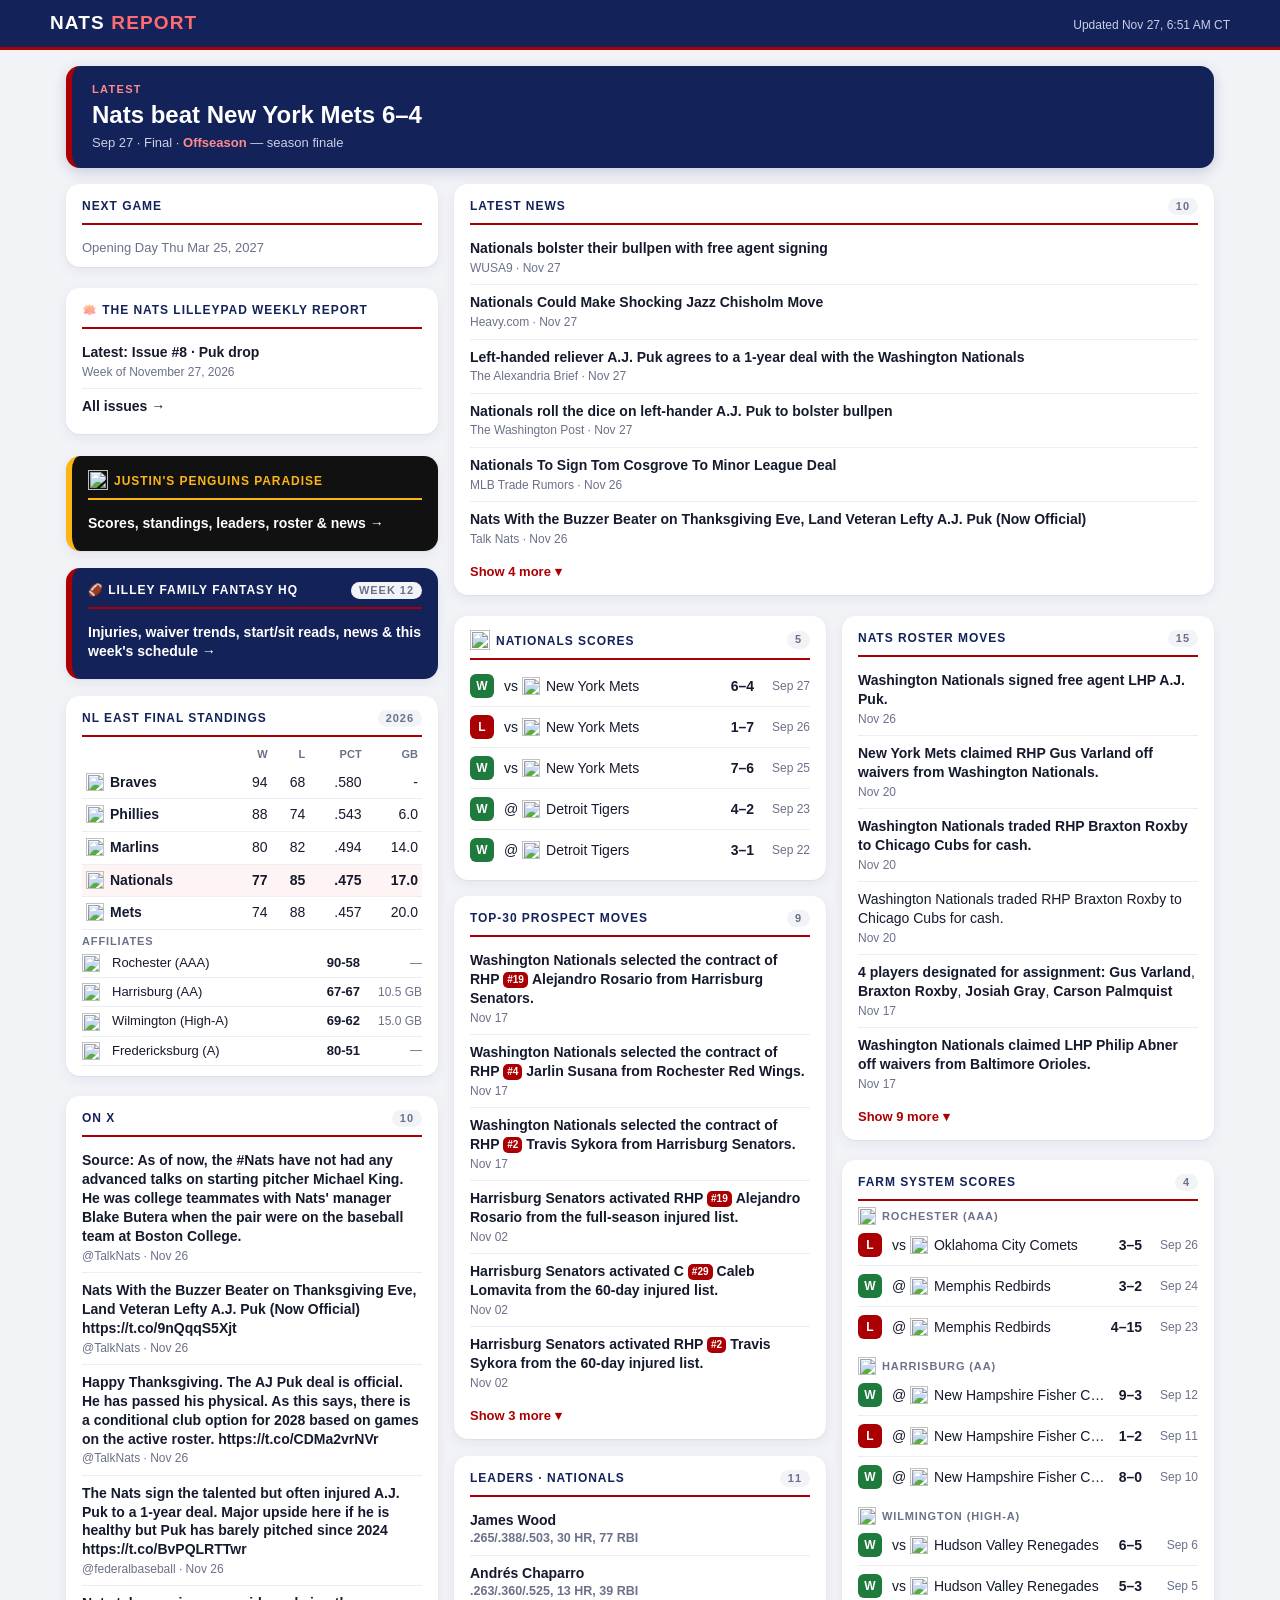
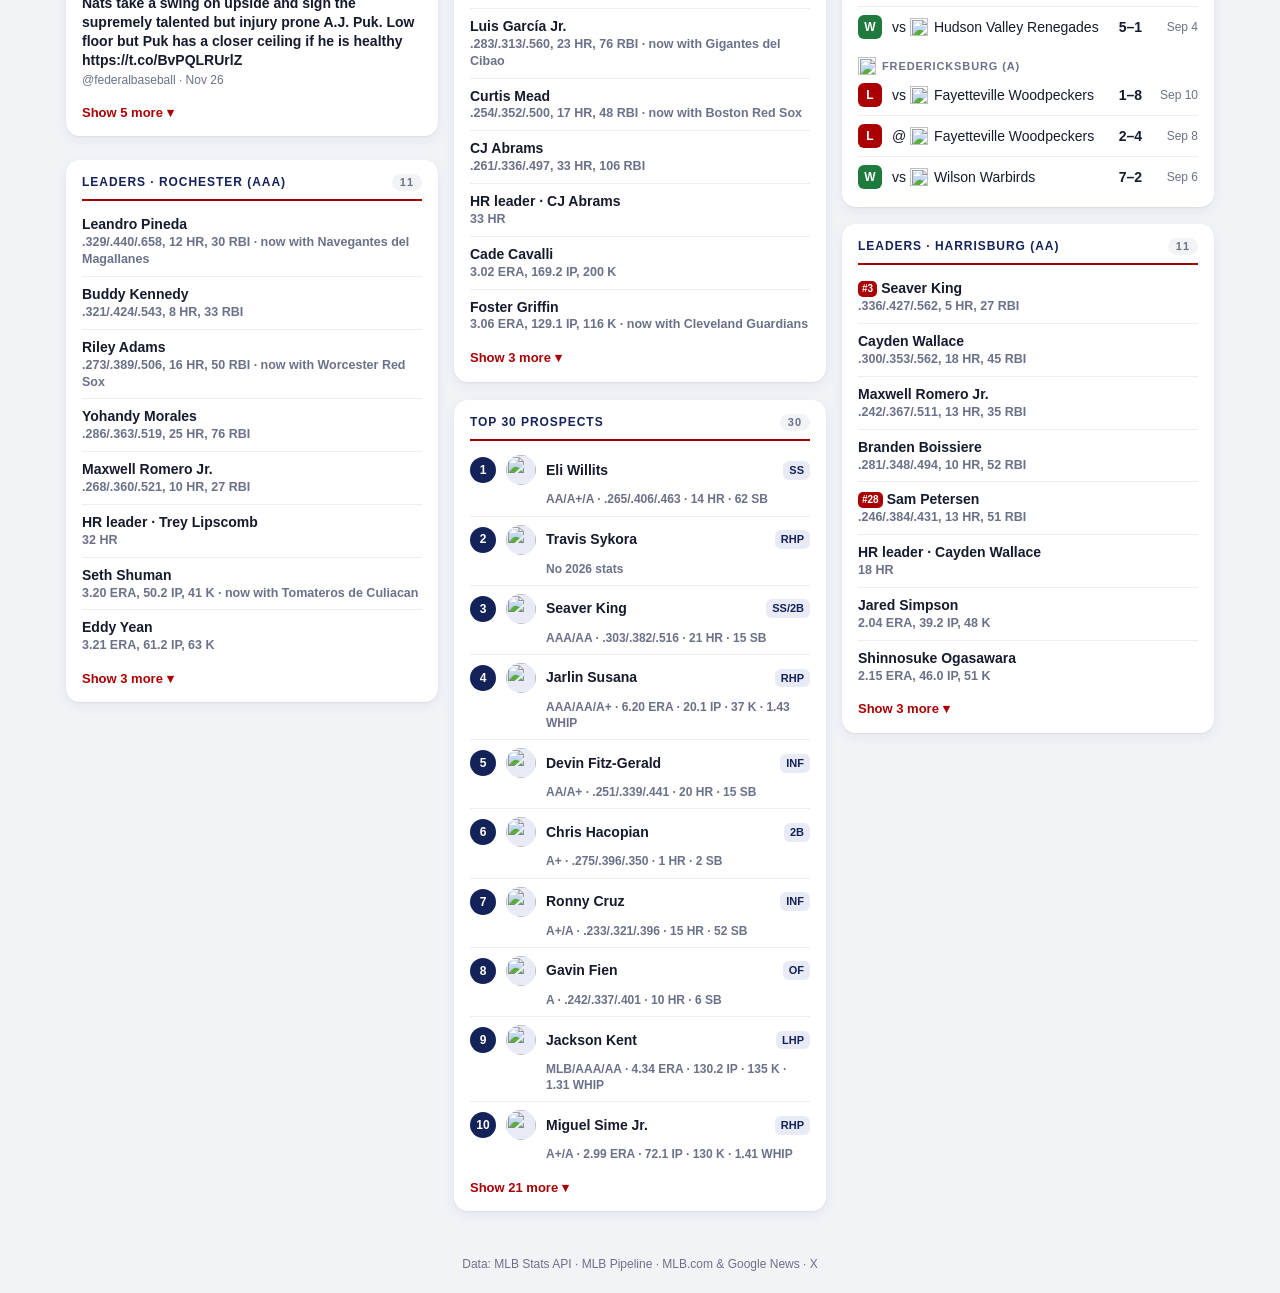
==== commit a1c8e13b: "Daily refresh 2026-11-27" ====
--- a/index.html
+++ b/index.html
@@ -43,8 +43,8 @@
 footer{text-align:center;color:var(--mute);font-size:12px;padding:16px 16px calc(env(safe-area-inset-bottom) + 20px)}
 @media(max-width:1000px){.grid{grid-template-columns:repeat(2,minmax(0,1fr))}}
 @media(max-width:700px){body{font-size:16px}.grid{grid-template-columns:1fr;gap:12px}.wide{grid-column:auto}main{padding-top:12px}.banner a{font-size:20px}header p{font-size:11px}li{font-size:15px}.tile{padding:12px 14px 8px}}
-</style></head><body><header><div class="hd"><h1>NATS <span>REPORT</span></h1><p>Updated Nov 27, 6:49 AM CT</p></div></header>
-<main><div class="banner"><small>Latest</small><a href="https://www.mlb.com/gameday/822679">Nats beat New York Mets 6–4</a><span class="bmeta">Sep 27 · Final · <b>Offseason</b> — season finale</span></div><div class="grid"><section class="tile today"><h3><span>Next Game</span></h3><div class="tmeta">Opening Day Thu Mar 25, 2027</div></section><section class="tile wide news"><h3><span>Latest News</span><em>10</em></h3><ul><li><a href="https://news.google.com/rss/articles/[base64]?oc=5">Nationals Could Make Shocking Jazz Chisholm Move</a><span class="meta">Heavy.com · Nov 27</span></li><li><a href="https://news.google.com/rss/articles/[base64]?oc=5">Left-handed reliever A.J. Puk agrees to a 1-year deal with the Washington Nationals</a><span class="meta">The Alexandria Brief · Nov 27</span></li><li><a href="https://news.google.com/rss/articles/[base64]?oc=5">Nationals roll the dice on left-hander A.J. Puk to bolster bullpen</a><span class="meta">The Washington Post · Nov 27</span></li><li><a href="https://www.mlbtraderumors.com/2026/11/nationals-to-sign-tom-cosgrove-to-minor-league-deal.html">Nationals To Sign Tom Cosgrove To Minor League Deal</a><span class="meta">MLB Trade Rumors · Nov 26</span></li><li><a href="https://nats.talkdcsports.com/2026/11/26/nats-with-the-buzzer-beater-on-thanksgiving-eve-land-veteran-lefty-a-j-puk/">Nats With the Buzzer Beater on Thanksgiving Eve, Land Veteran Lefty A.J. Puk (Now Official)</a><span class="meta">Talk Nats · Nov 26</span></li><li><a href="https://www.mlb.com/nationals/news/a-j-puk-contract-nationals">Reliever Puk heading to Nationals on 1-year deal</a><span class="meta">MLB.com · Nov 26</span></li></ul><details><summary>Show 4 more</summary><ul><li><a href="https://news.google.com/rss/articles/[base64]?oc=5">Reliever Puk heading to Nationals on 1-year deal - MLB.com</a><span class="meta">MLB.com · Nov 26</span></li><li><a href="https://news.google.com/rss/articles/[base64]?oc=5">Lefty reliever Puk agrees to one-year deal with Nationals</a><span class="meta">Washington Times · Nov 26</span></li><li><a href="https://news.google.com/rss/articles/[base64]?oc=5">Watch Miami Marlins at Washington Nationals</a><span class="meta">Fubo · Nov 26</span></li><li><a href="https://www.mlbtraderumors.com/2026/11/nationals-to-sign-a-j-puk.html">Nationals Sign A.J. Puk</a><span class="meta">MLB Trade Rumors · Nov 26</span></li></ul></details></section><section class="tile nl"><h3><span>🪷 The Nats Lilleypad Weekly Report</span></h3><ul><li><a href="newsletter/issue-8.html">Latest: Issue #8 · Puk drop</a><span class="meta">Week of November 27, 2026</span></li><li><a href="newsletter/">All issues →</a></li></ul></section><section class="tile pens" style="background:#111;border-left:6px solid #FCB514"><h3 style="color:#FCB514;border-color:#FCB514"><span><img class="lg" src="https://assets.nhle.com/logos/nhl/svg/PIT_dark.svg" alt="">Justin's Penguins Paradise</span></h3><ul><li style="border:0"><a style="color:#fff" href="penguins/">Scores, standings, leaders, roster &amp; news →</a></li></ul></section><section class="tile ff" style="background:#14225A;border-left:6px solid #AB0003"><h3 style="color:#fff;border-color:#AB0003"><span>🏈 Lilley Family Fantasy HQ</span><em>Week 12</em></h3><ul><li style="border:0"><a style="color:#fff" href="fantasy/">Injuries, waiver trends, start/sit reads, news &amp; this week's schedule →</a></li></ul></section><section class="tile score"><h3><span><img class="lg" src="https://www.mlbstatic.com/team-logos/120.svg" alt="" width="18" height="18">Nationals Scores</span><em>5</em></h3><ul><li><a class="game" href="https://www.mlb.com/gameday/822679"><span class="wl w">W</span><span class="opp">vs <img class="lg" src="https://www.mlbstatic.com/team-logos/121.svg" alt="" width="18" height="18">New York Mets</span><span class="sc">6–4</span><span class="dt">Sep 27</span></a></li><li><a class="game" href="https://www.mlb.com/gameday/822678"><span class="wl l">L</span><span class="opp">vs <img class="lg" src="https://www.mlbstatic.com/team-logos/121.svg" alt="" width="18" height="18">New York Mets</span><span class="sc">1–7</span><span class="dt">Sep 26</span></a></li><li><a class="game" href="https://www.mlb.com/gameday/822681"><span class="wl w">W</span><span class="opp">vs <img class="lg" src="https://www.mlbstatic.com/team-logos/121.svg" alt="" width="18" height="18">New York Mets</span><span class="sc">7–6</span><span class="dt">Sep 25</span></a></li><li><a class="game" href="https://www.mlb.com/gameday/824223"><span class="wl w">W</span><span class="opp">@ <img class="lg" src="https://www.mlbstatic.com/team-logos/116.svg" alt="" width="18" height="18">Detroit Tigers</span><span class="sc">4–2</span><span class="dt">Sep 23</span></a></li><li><a class="game" href="https://www.mlb.com/gameday/824222"><span class="wl w">W</span><span class="opp">@ <img class="lg" src="https://www.mlbstatic.com/team-logos/116.svg" alt="" width="18" height="18">Detroit Tigers</span><span class="sc">3–1</span><span class="dt">Sep 22</span></a></li></ul></section><section class="tile moves"><h3><span>Nats Roster Moves</span><em>15</em></h3><ul><li><a href="https://www.mlb.com/player/640462">Washington Nationals signed free agent LHP A.J. Puk.</a><span class="meta">Nov 26</span></li><li><a href="https://www.mlb.com/player/681402">New York Mets claimed RHP Gus Varland off waivers from Washington Nationals.</a><span class="meta">Nov 20</span></li><li><a href="https://www.mlb.com/player/694820">Washington Nationals traded RHP Braxton Roxby to Chicago Cubs for cash.</a><span class="meta">Nov 20</span></li><li>Washington Nationals traded RHP Braxton Roxby to Chicago Cubs for cash.<span class="meta">Nov 20</span></li><li><b>4 players designated for assignment:</b> <a href="https://www.mlb.com/player/681402">Gus Varland</a>, <a href="https://www.mlb.com/player/694820">Braxton Roxby</a>, <a href="https://www.mlb.com/player/680686">Josiah Gray</a>, <a href="https://www.mlb.com/player/687223">Carson Palmquist</a><span class="meta">Nov 17</span></li><li><a href="https://www.mlb.com/player/691769">Washington Nationals claimed LHP Philip Abner off waivers from Baltimore Orioles.</a><span class="meta">Nov 17</span></li></ul><details><summary>Show 9 more</summary><ul><li><a href="https://www.mlb.com/player/693312">Washington Nationals released RHP Kyle Nicolas.</a><span class="meta">Nov 12</span></li><li><a href="https://www.mlb.com/player/693312">Washington Nationals designated RHP Kyle Nicolas for assignment.</a><span class="meta">Nov 06</span></li><li><a href="https://www.mlb.com/player/665665">Washington Nationals traded RHP Robert Cranz to San Francisco Giants for LHP Reiver Sanmartin.</a><span class="meta">Nov 06</span></li><li><a href="https://www.mlb.com/player/801128">Washington Nationals traded RHP Robert Cranz to San Francisco Giants for LHP Reiver Sanmartin.</a><span class="meta">Nov 06</span></li><li><a href="https://www.mlb.com/player/677588">Cleveland Guardians claimed DH José Tena off waivers from Washington Nationals.</a><span class="meta">Nov 06</span></li><li><a href="https://www.mlb.com/player/687849">Washington Nationals released RHP Zak Kent.</a><span class="meta">Nov 04</span></li><li><a href="https://www.mlb.com/player/686452">Washington Nationals activated C Drew Millas from the 60-day injured list.</a><span class="meta">Nov 02</span></li><li><a href="https://www.mlb.com/player/663362">Washington Nationals activated RHP Matt Waldron from the 60-day injured list.</a><span class="meta">Nov 02</span></li><li><b>3 players designated for assignment:</b> <a href="https://www.mlb.com/player/686610">Ken Waldichuk</a>, <a href="https://www.mlb.com/player/677588">José Tena</a>, <a href="https://www.mlb.com/player/676571">PJ Poulin</a><span class="meta">Nov 02</span></li></ul></details></section><section class="tile stand"><h3><span>NL East Final Standings</span><em>2026</em></h3><table><tr><th></th><th>W</th><th>L</th><th>PCT</th><th>GB</th></tr><tr class=""><td><img class="lg" src="https://www.mlbstatic.com/team-logos/144.svg" alt="" width="18" height="18">Braves</td><td>94</td><td>68</td><td>.580</td><td>-</td></tr><tr class=""><td><img class="lg" src="https://www.mlbstatic.com/team-logos/143.svg" alt="" width="18" height="18">Phillies</td><td>88</td><td>74</td><td>.543</td><td>6.0</td></tr><tr class=""><td><img class="lg" src="https://www.mlbstatic.com/team-logos/146.svg" alt="" width="18" height="18">Marlins</td><td>80</td><td>82</td><td>.494</td><td>14.0</td></tr><tr class="us"><td><img class="lg" src="https://www.mlbstatic.com/team-logos/120.svg" alt="" width="18" height="18">Nationals</td><td>77</td><td>85</td><td>.475</td><td>17.0</td></tr><tr class=""><td><img class="lg" src="https://www.mlbstatic.com/team-logos/121.svg" alt="" width="18" height="18">Mets</td><td>74</td><td>88</td><td>.457</td><td>20.0</td></tr></table><div class="lvl">Affiliates</div><div class="aff"><img class="lg" src="https://www.mlbstatic.com/team-logos/534.svg" alt="" width="18" height="18"><span>Rochester (AAA)</span><b>90-58</b><em>—</em></div><div class="aff"><img class="lg" src="https://www.mlbstatic.com/team-logos/547.svg" alt="" width="18" height="18"><span>Harrisburg (AA)</span><b>67-67</b><em>10.5 GB</em></div><div class="aff"><img class="lg" src="https://www.mlbstatic.com/team-logos/426.svg" alt="" width="18" height="18"><span>Wilmington (High-A)</span><b>69-62</b><em>15.0 GB</em></div><div class="aff"><img class="lg" src="https://www.mlbstatic.com/team-logos/436.svg" alt="" width="18" height="18"><span>Fredericksburg (A)</span><b>80-51</b><em>—</em></div></section><section class="tile moves"><h3><span>Top-30 Prospect Moves</span><em>9</em></h3><ul><li><a href="https://www.mlb.com/app/atbat/milb/prospects/nationals/alejandro-rosario-691730">Washington Nationals selected the contract of RHP <span class="prk">#19</span>Alejandro Rosario from Harrisburg Senators.</a><span class="meta">Nov 17</span></li><li><a href="https://www.mlb.com/app/atbat/milb/prospects/nationals/jarlin-susana-703186">Washington Nationals selected the contract of RHP <span class="prk">#4</span>Jarlin Susana from Rochester Red Wings.</a><span class="meta">Nov 17</span></li><li><a href="https://www.mlb.com/app/atbat/milb/prospects/nationals/travis-sykora-805809">Washington Nationals selected the contract of RHP <span class="prk">#2</span>Travis Sykora from Harrisburg Senators.</a><span class="meta">Nov 17</span></li><li><a href="https://www.mlb.com/app/atbat/milb/prospects/nationals/alejandro-rosario-691730">Harrisburg Senators activated RHP <span class="prk">#19</span>Alejandro Rosario from the full-season injured list.</a><span class="meta">Nov 02</span></li><li><a href="https://www.mlb.com/app/atbat/milb/prospects/nationals/caleb-lomavita-701616">Harrisburg Senators activated C <span class="prk">#29</span>Caleb Lomavita from the 60-day injured list.</a><span class="meta">Nov 02</span></li><li><a href="https://www.mlb.com/app/atbat/milb/prospects/nationals/travis-sykora-805809">Harrisburg Senators activated RHP <span class="prk">#2</span>Travis Sykora from the 60-day injured list.</a><span class="meta">Nov 02</span></li></ul><details><summary>Show 3 more</summary><ul><li><a href="https://www.mlb.com/app/atbat/milb/prospects/nationals/sam-petersen-695763">Rochester Red Wings activated OF <span class="prk">#28</span>Sam Petersen from the 7-day injured list.</a><span class="meta">Oct 05</span></li><li><a href="https://www.mlb.com/app/atbat/milb/prospects/nationals/luis-perales-691384">Washington Nationals recalled RHP <span class="prk">#12</span>Luis Perales from Rochester Red Wings.</a><span class="meta">Sep 28</span></li><li><a href="https://www.mlb.com/app/atbat/milb/prospects/nationals/jackson-kent-800600">Washington Nationals recalled LHP <span class="prk">#9</span>Jackson Kent from Rochester Red Wings.</a><span class="meta">Sep 28</span></li></ul></details></section><section class="tile xtile"><h3><span>On X</span><em>10</em></h3><ul><li><a href="https://x.com/TalkNats/status/2126025591183016278">Source: As of now, the #Nats have not had any advanced talks on starting pitcher Michael King. He was college teammates with Nats&#x27; manager Blake Butera when the pair were on the baseball team at Boston College.</a><span class="meta">@TalkNats · Nov 26</span></li><li><a href="https://x.com/TalkNats/status/2126005080667394497">Nats With the Buzzer Beater on Thanksgiving Eve, Land Veteran Lefty A.J. Puk (Now Official) https://t.co/9nQqqS5Xjt</a><span class="meta">@TalkNats · Nov 26</span></li><li><a href="https://x.com/TalkNats/status/2125980876957745250">Happy Thanksgiving. The AJ Puk deal is official. He has passed his physical. As this says, there is a conditional club option for 2028 based on games on the active roster. https://t.co/CDMa2vrNVr</a><span class="meta">@TalkNats · Nov 26</span></li><li><a href="https://x.com/federalbaseball/status/2125972394036633922">The Nats sign the talented but often injured A.J. Puk to a 1-year deal. Major upside here if he is healthy but Puk has barely pitched since 2024 https://t.co/BvPQLRTTwr</a><span class="meta">@federalbaseball · Nov 26</span></li><li><a href="https://x.com/federalbaseball/status/2125972142378606773">Nats take a swing on upside and sign the supremely talented but injury prone A.J. Puk. Low floor but Puk has a closer ceiling if he is healthy https://t.co/BvPQLRUrlZ</a><span class="meta">@federalbaseball · Nov 26</span></li></ul><details><summary>Show 5 more</summary><ul><li><a href="https://x.com/federalbaseball/status/2125971601497694620">The club option is noteworthy https://t.co/0MRBIcDbQo</a><span class="meta">@federalbaseball · Nov 26</span></li><li><a href="https://x.com/Nationals/status/2125968887766237399">We have agreed to terms with LHP A.J. Puk on a one-year Major League contract with a conditional club option for 2028.  Welcome to D.C., A.J. !! 💪 https://t.co/Zye7iaIyKL</a><span class="meta">@Nationals · Nov 26</span></li><li><a href="https://x.com/Nationals/status/2125946934456099315">thanks &amp;lt;3 https://t.co/Oniiocmf22</a><span class="meta">@Nationals · Nov 26</span></li><li><a href="https://x.com/TalkNats/status/2125821493124685917">AJ Puk must pass a physical prior to this being official. https://t.co/xEbbW6xdP0</a><span class="meta">@TalkNats · Nov 26</span></li><li><a href="https://x.com/TalkNats/status/2125817246597468324">Per a source, this is preliminary and Luis Arraez is an Evolv client. They rep Daylen Lile and several other Nats players in the system. JC Sanchez is Arraez&#x27;s agent at Evolv. Clearly the Nats are looking for impact left…</a><span class="meta">@TalkNats · Nov 26</span></li></ul></details></section><section class="tile score farm"><h3><span>Farm System Scores</span><em>4</em></h3><div class="lvl"><img class="lg" src="https://www.mlbstatic.com/team-logos/534.svg" alt="" width="18" height="18"><span>Rochester (AAA)</span></div><ul><li><a class="game" href="https://www.mlb.com/gameday/850990"><span class="wl l">L</span><span class="opp">vs <img class="lg" src="https://www.mlbstatic.com/team-logos/238.svg" alt="" width="18" height="18">Oklahoma City Comets</span><span class="sc">3–5</span><span class="dt">Sep 26</span></a></li><li><a class="game" href="https://www.mlb.com/gameday/850992"><span class="wl w">W</span><span class="opp">@ <img class="lg" src="https://www.mlbstatic.com/team-logos/235.svg" alt="" width="18" height="18">Memphis Redbirds</span><span class="sc">3–2</span><span class="dt">Sep 24</span></a></li><li><a class="game" href="https://www.mlb.com/gameday/850991"><span class="wl l">L</span><span class="opp">@ <img class="lg" src="https://www.mlbstatic.com/team-logos/235.svg" alt="" width="18" height="18">Memphis Redbirds</span><span class="sc">4–15</span><span class="dt">Sep 23</span></a></li></ul><div class="lvl"><img class="lg" src="https://www.mlbstatic.com/team-logos/547.svg" alt="" width="18" height="18"><span>Harrisburg (AA)</span></div><ul><li><a class="game" href="https://www.mlb.com/gameday/818496"><span class="wl w">W</span><span class="opp">@ <img class="lg" src="https://www.mlbstatic.com/team-logos/463.svg" alt="" width="18" height="18">New Hampshire Fisher Cats</span><span class="sc">9–3</span><span class="dt">Sep 12</span></a></li><li><a class="game" href="https://www.mlb.com/gameday/818502"><span class="wl l">L</span><span class="opp">@ <img class="lg" src="https://www.mlbstatic.com/team-logos/463.svg" alt="" width="18" height="18">New Hampshire Fisher Cats</span><span class="sc">1–2</span><span class="dt">Sep 11</span></a></li><li><a class="game" href="https://www.mlb.com/gameday/818497"><span class="wl w">W</span><span class="opp">@ <img class="lg" src="https://www.mlbstatic.com/team-logos/463.svg" alt="" width="18" height="18">New Hampshire Fisher Cats</span><span class="sc">8–0</span><span class="dt">Sep 10</span></a></li></ul><div class="lvl"><img class="lg" src="https://www.mlbstatic.com/team-logos/426.svg" alt="" width="18" height="18"><span>Wilmington (High-A)</span></div><ul><li><a class="game" href="https://www.mlb.com/gameday/821791"><span class="wl w">W</span><span class="opp">vs <img class="lg" src="https://www.mlbstatic.com/team-logos/537.svg" alt="" width="18" height="18">Hudson Valley Renegades</span><span class="sc">6–5</span><span class="dt">Sep 6</span></a></li><li><a class="game" href="https://www.mlb.com/gameday/821796"><span class="wl w">W</span><span class="opp">vs <img class="lg" src="https://www.mlbstatic.com/team-logos/537.svg" alt="" width="18" height="18">Hudson Valley Renegades</span><span class="sc">5–3</span><span class="dt">Sep 5</span></a></li><li><a class="game" href="https://www.mlb.com/gameday/821795"><span class="wl w">W</span><span class="opp">vs <img class="lg" src="https://www.mlbstatic.com/team-logos/537.svg" alt="" width="18" height="18">Hudson Valley Renegades</span><span class="sc">5–1</span><span class="dt">Sep 4</span></a></li></ul><div class="lvl"><img class="lg" src="https://www.mlbstatic.com/team-logos/436.svg" alt="" width="18" height="18"><span>Fredericksburg (A)</span></div><ul><li><a class="game" href="https://www.mlb.com/gameday/850953"><span class="wl l">L</span><span class="opp">vs <img class="lg" src="https://www.mlbstatic.com/team-logos/3712.svg" alt="" width="18" height="18">Fayetteville Woodpeckers</span><span class="sc">1–8</span><span class="dt">Sep 10</span></a></li><li><a class="game" href="https://www.mlb.com/gameday/850951"><span class="wl l">L</span><span class="opp">@ <img class="lg" src="https://www.mlbstatic.com/team-logos/3712.svg" alt="" width="18" height="18">Fayetteville Woodpeckers</span><span class="sc">2–4</span><span class="dt">Sep 8</span></a></li><li><a class="game" href="https://www.mlb.com/gameday/827159"><span class="wl w">W</span><span class="opp">vs <img class="lg" src="https://www.mlbstatic.com/team-logos/249.svg" alt="" width="18" height="18">Wilson Warbirds</span><span class="sc">7–2</span><span class="dt">Sep 6</span></a></li></ul></section><section class="tile stats"><h3><span>Leaders · Nationals</span><em>11</em></h3><ul><li><a class="pl" href="https://www.mlb.com/player/695578"><span class="nm">James Wood</span><span class="st">.265/.388/.503, 30 HR, 77 RBI</span></a></li><li><a class="pl" href="https://www.mlb.com/player/665953"><span class="nm">Andrés Chaparro</span><span class="st">.263/.360/.525, 13 HR, 39 RBI</span></a></li><li><a class="pl" href="https://www.mlb.com/player/671277"><span class="nm">Luis García Jr.</span><span class="st">.283/.313/.560, 23 HR, 76 RBI · now with Gigantes del Cibao</span></a></li><li><a class="pl" href="https://www.mlb.com/player/678554"><span class="nm">Curtis Mead</span><span class="st">.254/.352/.500, 17 HR, 48 RBI · now with Boston Red Sox</span></a></li><li><a class="pl" href="https://www.mlb.com/player/682928"><span class="nm">CJ Abrams</span><span class="st">.261/.336/.497, 33 HR, 106 RBI</span></a></li><li><a class="pl" href="https://www.mlb.com/player/682928"><span class="nm">HR leader · CJ Abrams</span><span class="st">33 HR</span></a></li><li><a class="pl" href="https://www.mlb.com/player/676917"><span class="nm">Cade Cavalli</span><span class="st">3.02 ERA, 169.2 IP, 200 K</span></a></li><li><a class="pl" href="https://www.mlb.com/player/656492"><span class="nm">Foster Griffin</span><span class="st">3.06 ERA, 129.1 IP, 116 K · now with Cleveland Guardians</span></a></li></ul><details><summary>Show 3 more</summary><ul><li><a class="pl" href="https://www.mlb.com/player/813349"><span class="nm">Connelly Early</span><span class="st">3.33 ERA, 94.2 IP, 94 K</span></a></li><li><a class="pl" href="https://www.mlb.com/player/674841"><span class="nm">Andrew Alvarez</span><span class="st">3.43 ERA, 112.2 IP, 114 K</span></a></li><li><a class="pl" href="https://www.mlb.com/player/702021"><span class="nm">Will Dion</span><span class="st">3.62 ERA, 49.2 IP, 55 K</span></a></li></ul></details></section><section class="tile stats"><h3><span>Leaders · Rochester (AAA)</span><em>11</em></h3><ul><li><a class="pl" href="https://www.mlb.com/player/683610"><span class="nm">Leandro Pineda</span><span class="st">.329/.440/.658, 12 HR, 30 RBI · now with Navegantes del Magallanes</span></a></li><li><a class="pl" href="https://www.mlb.com/player/671083"><span class="nm">Buddy Kennedy</span><span class="st">.321/.424/.543, 8 HR, 33 RBI</span></a></li><li><a class="pl" href="https://www.mlb.com/player/656180"><span class="nm">Riley Adams</span><span class="st">.273/.389/.506, 16 HR, 50 RBI · now with Worcester Red Sox</span></a></li><li><a class="pl" href="https://www.mlb.com/player/691002"><span class="nm">Yohandy Morales</span><span class="st">.286/.363/.519, 25 HR, 76 RBI</span></a></li><li><a class="pl" href="https://www.mlb.com/player/686912"><span class="nm">Maxwell Romero Jr.</span><span class="st">.268/.360/.521, 10 HR, 27 RBI</span></a></li><li><a class="pl" href="https://www.mlb.com/player/702358"><span class="nm">HR leader · Trey Lipscomb</span><span class="st">32 HR</span></a></li><li><a class="pl" href="https://www.mlb.com/player/670234"><span class="nm">Seth Shuman</span><span class="st">3.20 ERA, 50.2 IP, 41 K · now with Tomateros de Culiacan</span></a></li><li><a class="pl" href="https://www.mlb.com/player/678868"><span class="nm">Eddy Yean</span><span class="st">3.21 ERA, 61.2 IP, 63 K</span></a></li></ul><details><summary>Show 3 more</summary><ul><li><a class="pl" href="https://www.mlb.com/player/672442"><span class="nm"><span class="prk">#26</span>Yovanny Cruz</span><span class="st">3.38 ERA, 42.2 IP, 59 K</span></a></li><li><a class="pl" href="https://www.mlb.com/player/641627"><span class="nm">Trevor Gott</span><span class="st">3.55 ERA, 33.0 IP, 27 K · now with El Paso Chihuahuas</span></a></li><li><a class="pl" href="https://www.mlb.com/player/691384"><span class="nm"><span class="prk">#12</span>Luis Perales</span><span class="st">3.64 ERA, 96.1 IP, 97 K</span></a></li></ul></details></section><section class="tile stats"><h3><span>Leaders · Harrisburg (AA)</span><em>11</em></h3><ul><li><a class="pl" href="https://www.mlb.com/player/814409"><span class="nm"><span class="prk">#3</span>Seaver King</span><span class="st">.336/.427/.562, 5 HR, 27 RBI</span></a></li><li><a class="pl" href="https://www.mlb.com/player/691024"><span class="nm">Cayden Wallace</span><span class="st">.300/.353/.562, 18 HR, 45 RBI</span></a></li><li><a class="pl" href="https://www.mlb.com/player/686912"><span class="nm">Maxwell Romero Jr.</span><span class="st">.242/.367/.511, 13 HR, 35 RBI</span></a></li><li><a class="pl" href="https://www.mlb.com/player/680998"><span class="nm">Branden Boissiere</span><span class="st">.281/.348/.494, 10 HR, 52 RBI</span></a></li><li><a class="pl" href="https://www.mlb.com/player/695763"><span class="nm"><span class="prk">#28</span>Sam Petersen</span><span class="st">.246/.384/.431, 13 HR, 51 RBI</span></a></li><li><a class="pl" href="https://www.mlb.com/player/691024"><span class="nm">HR leader · Cayden Wallace</span><span class="st">18 HR</span></a></li><li><a class="pl" href="https://www.mlb.com/player/688692"><span class="nm">Jared Simpson</span><span class="st">2.04 ERA, 39.2 IP, 48 K</span></a></li><li><a class="pl" href="https://www.mlb.com/player/829272"><span class="nm">Shinnosuke Ogasawara</span><span class="st">2.15 ERA, 46.0 IP, 51 K</span></a></li></ul><details><summary>Show 3 more</summary><ul><li><a class="pl" href="https://www.mlb.com/player/805272"><span class="nm">Luke Young</span><span class="st">2.27 ERA, 35.2 IP, 43 K</span></a></li><li><a class="pl" href="https://www.mlb.com/player/800600"><span class="nm"><span class="prk">#9</span>Jackson Kent</span><span class="st">2.35 ERA, 30.2 IP, 38 K</span></a></li><li><a class="pl" href="https://www.mlb.com/player/695066"><span class="nm"><span class="prk">#20</span>Ben Grable</span><span class="st">2.50 ERA, 36.0 IP, 53 K</span></a></li></ul></details></section><section class="tile stats"><h3><span>Top 30 Prospects</span><em>30</em></h3><ul><li><a class="pros" href="https://www.mlb.com/app/atbat/milb/prospects/nationals/eli-willits-816113"><span class="rk">1</span><img class="hs" src="https://img.mlbstatic.com/mlb-photos/image/upload/d_people:generic:headshot:67:current.png/w_60,q_auto:best/v1/people/816113/headshot/milb/current" alt="" loading="lazy" width="30" height="30"><span class="nm">Eli Willits</span><span class="pline">AA/A+/A · .265/.406/.463 · 14 HR · 62 SB</span><span class="pos">SS</span></a></li><li><a class="pros" href="https://www.mlb.com/app/atbat/milb/prospects/nationals/travis-sykora-805809"><span class="rk">2</span><img class="hs" src="https://img.mlbstatic.com/mlb-photos/image/upload/d_people:generic:headshot:67:current.png/w_60,q_auto:best/v1/people/805809/headshot/milb/current" alt="" loading="lazy" width="30" height="30"><span class="nm">Travis Sykora</span><span class="pline">No 2026 stats</span><span class="pos">RHP</span></a></li><li><a class="pros" href="https://www.mlb.com/app/atbat/milb/prospects/nationals/seaver-king-814409"><span class="rk">3</span><img class="hs" src="https://img.mlbstatic.com/mlb-photos/image/upload/d_people:generic:headshot:67:current.png/w_60,q_auto:best/v1/people/814409/headshot/milb/current" alt="" loading="lazy" width="30" height="30"><span class="nm">Seaver King</span><span class="pline">AAA/AA · .303/.382/.516 · 21 HR · 15 SB</span><span class="pos">SS/2B</span></a></li><li><a class="pros" href="https://www.mlb.com/app/atbat/milb/prospects/nationals/jarlin-susana-703186"><span class="rk">4</span><img class="hs" src="https://img.mlbstatic.com/mlb-photos/image/upload/d_people:generic:headshot:67:current.png/w_60,q_auto:best/v1/people/703186/headshot/milb/current" alt="" loading="lazy" width="30" height="30"><span class="nm">Jarlin Susana</span><span class="pline">AAA/AA/A+ · 6.20 ERA · 20.1 IP · 37 K · 1.43 WHIP</span><span class="pos">RHP</span></a></li><li><a class="pros" href="https://www.mlb.com/app/atbat/milb/prospects/nationals/devin-fitz-gerald-803849"><span class="rk">5</span><img class="hs" src="https://img.mlbstatic.com/mlb-photos/image/upload/d_people:generic:headshot:67:current.png/w_60,q_auto:best/v1/people/803849/headshot/milb/current" alt="" loading="lazy" width="30" height="30"><span class="nm">Devin Fitz-Gerald</span><span class="pline">AA/A+ · .251/.339/.441 · 20 HR · 15 SB</span><span class="pos">INF</span></a></li><li><a class="pros" href="https://www.mlb.com/app/atbat/milb/prospects/nationals/chris-hacopian-806680"><span class="rk">6</span><img class="hs" src="https://img.mlbstatic.com/mlb-photos/image/upload/d_people:generic:headshot:67:current.png/w_60,q_auto:best/v1/people/806680/headshot/milb/current" alt="" loading="lazy" width="30" height="30"><span class="nm">Chris Hacopian</span><span class="pline">A+ · .275/.396/.350 · 1 HR · 2 SB</span><span class="pos">2B</span></a></li><li><a class="pros" href="https://www.mlb.com/app/atbat/milb/prospects/nationals/ronny-cruz-826723"><span class="rk">7</span><img class="hs" src="https://img.mlbstatic.com/mlb-photos/image/upload/d_people:generic:headshot:67:current.png/w_60,q_auto:best/v1/people/826723/headshot/milb/current" alt="" loading="lazy" width="30" height="30"><span class="nm">Ronny Cruz</span><span class="pline">A+/A · .233/.321/.396 · 15 HR · 52 SB</span><span class="pos">INF</span></a></li><li><a class="pros" href="https://www.mlb.com/app/atbat/milb/prospects/nationals/gavin-fien-815818"><span class="rk">8</span><img class="hs" src="https://img.mlbstatic.com/mlb-photos/image/upload/d_people:generic:headshot:67:current.png/w_60,q_auto:best/v1/people/815818/headshot/milb/current" alt="" loading="lazy" width="30" height="30"><span class="nm">Gavin Fien</span><span class="pline">A · .242/.337/.401 · 10 HR · 6 SB</span><span class="pos">OF</span></a></li><li><a class="pros" href="https://www.mlb.com/app/atbat/milb/prospects/nationals/jackson-kent-800600"><span class="rk">9</span><img class="hs" src="https://img.mlbstatic.com/mlb-photos/image/upload/d_people:generic:headshot:67:current.png/w_60,q_auto:best/v1/people/800600/headshot/milb/current" alt="" loading="lazy" width="30" height="30"><span class="nm">Jackson Kent</span><span class="pline">MLB/AAA/AA · 4.34 ERA · 130.2 IP · 135 K · 1.31 WHIP</span><span class="pos">LHP</span></a></li><li><a class="pros" href="https://www.mlb.com/app/atbat/milb/prospects/nationals/miguel-sime-jr-828137"><span class="rk">10</span><img class="hs" src="https://img.mlbstatic.com/mlb-photos/image/upload/d_people:generic:headshot:67:current.png/w_60,q_auto:best/v1/people/828137/headshot/milb/current" alt="" loading="lazy" width="30" height="30"><span class="nm">Miguel Sime Jr.</span><span class="pline">A+/A · 2.99 ERA · 72.1 IP · 130 K · 1.41 WHIP</span><span class="pos">RHP</span></a></li></ul><details><summary>Show 21 more</summary><ul><li><a class="pros" href="https://www.mlb.com/app/atbat/milb/prospects/nationals/landon-harmon-816102"><span class="rk">11</span><img class="hs" src="https://img.mlbstatic.com/mlb-photos/image/upload/d_people:generic:headshot:67:current.png/w_60,q_auto:best/v1/people/816102/headshot/milb/current" alt="" loading="lazy" width="30" height="30"><span class="nm">Landon Harmon</span><span class="pline">A · 1.60 ERA · 39.1 IP · 38 K · 0.94 WHIP</span><span class="pos">RHP</span></a></li><li><a class="pros" href="https://www.mlb.com/app/atbat/milb/prospects/nationals/luis-perales-691384"><span class="rk">12</span><img class="hs" src="https://img.mlbstatic.com/mlb-photos/image/upload/d_people:generic:headshot:67:current.png/w_60,q_auto:best/v1/people/691384/headshot/milb/current" alt="" loading="lazy" width="30" height="30"><span class="nm">Luis Perales</span><span class="pline">MLB/AAA · 4.44 ERA · 107.1 IP · 110 K · 1.43 WHIP</span><span class="pos">RHP</span></a></li><li><a class="pros" href="https://www.mlb.com/app/atbat/milb/prospects/nationals/chase-brunson-815313"><span class="rk">13</span><img class="hs" src="https://img.mlbstatic.com/mlb-photos/image/upload/d_people:generic:headshot:67:current.png/w_60,q_auto:best/v1/people/815313/headshot/milb/current" alt="" loading="lazy" width="30" height="30"><span class="nm">Chase Brunson</span><span class="pline">No 2026 stats</span><span class="pos">OF</span></a></li><li><a class="pros" href="https://www.mlb.com/app/atbat/milb/prospects/nationals/jack-cebert-701411"><span class="rk">14</span><img class="hs" src="https://img.mlbstatic.com/mlb-photos/image/upload/d_people:generic:headshot:67:current.png/w_60,q_auto:best/v1/people/701411/headshot/milb/current" alt="" loading="lazy" width="30" height="30"><span class="nm">Jack Cebert</span><span class="pline">AAA/AA/A+ · 4.03 ERA · 109.1 IP · 122 K · 1.32 WHIP</span><span class="pos">RHP</span></a></li><li><a class="pros" href="https://www.mlb.com/app/atbat/milb/prospects/nationals/coy-james-815983"><span class="rk">15</span><img class="hs" src="https://img.mlbstatic.com/mlb-photos/image/upload/d_people:generic:headshot:67:current.png/w_60,q_auto:best/v1/people/815983/headshot/milb/current" alt="" loading="lazy" width="30" height="30"><span class="nm">Coy James</span><span class="pline">A · .220/.331/.405 · 19 HR · 35 SB</span><span class="pos">INF</span></a></li><li><a class="pros" href="https://www.mlb.com/app/atbat/milb/prospects/nationals/samil-serrano-836603"><span class="rk">16</span><img class="hs" src="https://img.mlbstatic.com/mlb-photos/image/upload/d_people:generic:headshot:67:current.png/w_60,q_auto:best/v1/people/836603/headshot/milb/current" alt="" loading="lazy" width="30" height="30"><span class="nm">Samil Serrano</span><span class="pline">No 2026 stats</span><span class="pos">OF</span></a></li><li><a class="pros" href="https://www.mlb.com/app/atbat/milb/prospects/nationals/ethan-petry-701337"><span class="rk">17</span><img class="hs" src="https://img.mlbstatic.com/mlb-photos/image/upload/d_people:generic:headshot:67:current.png/w_60,q_auto:best/v1/people/701337/headshot/milb/current" alt="" loading="lazy" width="30" height="30"><span class="nm">Ethan Petry</span><span class="pline">AA/A+ · .255/.332/.484 · 24 HR · 6 SB</span><span class="pos">1B/OF</span></a></li><li><a class="pros" href="https://www.mlb.com/app/atbat/milb/prospects/nationals/alex-clemmey-806046"><span class="rk">18</span><img class="hs" src="https://img.mlbstatic.com/mlb-photos/image/upload/d_people:generic:headshot:67:current.png/w_60,q_auto:best/v1/people/806046/headshot/milb/current" alt="" loading="lazy" width="30" height="30"><span class="nm">Alex Clemmey</span><span class="pline">AA · 4.64 ERA · 128.0 IP · 138 K · 1.47 WHIP</span><span class="pos">LHP</span></a></li><li><a class="pros" href="https://www.mlb.com/app/atbat/milb/prospects/nationals/alejandro-rosario-691730"><span class="rk">19</span><img class="hs" src="https://img.mlbstatic.com/mlb-photos/image/upload/d_people:generic:headshot:67:current.png/w_60,q_auto:best/v1/people/691730/headshot/milb/current" alt="" loading="lazy" width="30" height="30"><span class="nm">Alejandro Rosario</span><span class="pline">No 2026 stats</span><span class="pos">RHP</span></a></li><li><a class="pros" href="https://www.mlb.com/app/atbat/milb/prospects/nationals/ben-grable-695066"><span class="rk">20</span><img class="hs" src="https://img.mlbstatic.com/mlb-photos/image/upload/d_people:generic:headshot:67:current.png/w_60,q_auto:best/v1/people/695066/headshot/milb/current" alt="" loading="lazy" width="30" height="30"><span class="nm">Ben Grable</span><span class="pline">AAA/AA/A+ · 3.04 ERA · 50.1 IP · 76 K · 1.17 WHIP</span><span class="pos">RHP</span></a></li><li><a class="pros" href="https://www.mlb.com/app/atbat/milb/prospects/nationals/luke-dickerson-815380"><span class="rk">21</span><img class="hs" src="https://img.mlbstatic.com/mlb-photos/image/upload/d_people:generic:headshot:67:current.png/w_60,q_auto:best/v1/people/815380/headshot/milb/current" alt="" loading="lazy" width="30" height="30"><span class="nm">Luke Dickerson</span><span class="pline">A+/A · .218/.378/.390 · 13 HR · 26 SB</span><span class="pos">INF/OF</span></a></li><li><a class="pros" href="https://www.mlb.com/app/atbat/milb/prospects/nationals/luke-williams-828816"><span class="rk">22</span><img class="hs" src="https://img.mlbstatic.com/mlb-photos/image/upload/d_people:generic:headshot:67:current.png/w_60,q_auto:best/v1/people/828816/headshot/milb/current" alt="" loading="lazy" width="30" height="30"><span class="nm">Luke Williams</span><span class="pline">No 2026 stats</span><span class="pos">SS</span></a></li><li><a class="pros" href="https://www.mlb.com/app/atbat/milb/prospects/nationals/cooper-harris-835839"><span class="rk">23</span><img class="hs" src="https://img.mlbstatic.com/mlb-photos/image/upload/d_people:generic:headshot:67:current.png/w_60,q_auto:best/v1/people/835839/headshot/milb/current" alt="" loading="lazy" width="30" height="30"><span class="nm">Cooper Harris</span><span class="pline">No 2026 stats</span><span class="pos">RHP</span></a></li><li><a class="pros" href="https://www.mlb.com/app/atbat/milb/prospects/nationals/yoel-tejeda-jr-701347"><span class="rk">24</span><img class="hs" src="https://img.mlbstatic.com/mlb-photos/image/upload/d_people:generic:headshot:67:current.png/w_60,q_auto:best/v1/people/701347/headshot/milb/current" alt="" loading="lazy" width="30" height="30"><span class="nm">Yoel Tejeda Jr.</span><span class="pline">AA/A+ · 4.56 ERA · 120.1 IP · 131 K · 1.43 WHIP</span><span class="pos">RHP</span></a></li><li><a class="pros" href="https://www.mlb.com/app/atbat/milb/prospects/nationals/marconi-german-829699"><span class="rk">25</span><img class="hs" src="https://img.mlbstatic.com/mlb-photos/image/upload/d_people:generic:headshot:67:current.png/w_60,q_auto:best/v1/people/829699/headshot/milb/current" alt="" loading="lazy" width="30" height="30"><span class="nm">Marconi German</span><span class="pline">No 2026 stats</span><span class="pos">2B/SS</span></a></li><li><a class="pros" href="https://www.mlb.com/app/atbat/milb/prospects/nationals/yovanny-cruz-672442"><span class="rk">26</span><img class="hs" src="https://img.mlbstatic.com/mlb-photos/image/upload/d_people:generic:headshot:67:current.png/w_60,q_auto:best/v1/people/672442/headshot/milb/current" alt="" loading="lazy" width="30" height="30"><span class="nm">Yovanny Cruz</span><span class="pline">MLB/AAA · 3.84 ERA · 58.2 IP · 74 K · 1.38 WHIP</span><span class="pos">RHP</span></a></li><li><a class="pros" href="https://www.mlb.com/app/atbat/milb/prospects/nationals/yeremy-cabrera-800393"><span class="rk">27</span><img class="hs" src="https://img.mlbstatic.com/mlb-photos/image/upload/d_people:generic:headshot:67:current.png/w_60,q_auto:best/v1/people/800393/headshot/milb/current" alt="" loading="lazy" width="30" height="30"><span class="nm">Yeremy Cabrera</span><span class="pline">A+/A · .251/.346/.404 · 12 HR · 52 SB</span><span class="pos">OF</span></a></li><li><a class="pros" href="https://www.mlb.com/app/atbat/milb/prospects/nationals/sam-petersen-695763"><span class="rk">28</span><img class="hs" src="https://img.mlbstatic.com/mlb-photos/image/upload/d_people:generic:headshot:67:current.png/w_60,q_auto:best/v1/people/695763/headshot/milb/current" alt="" loading="lazy" width="30" height="30"><span class="nm">Sam Petersen</span><span class="pline">AAA/AA · .248/.374/.417 · 16 HR · 38 SB</span><span class="pos">OF</span></a></li><li><a class="pros" href="https://www.mlb.com/app/atbat/milb/prospects/nationals/caleb-lomavita-701616"><span class="rk">29</span><img class="hs" src="https://img.mlbstatic.com/mlb-photos/image/upload/d_people:generic:headshot:67:current.png/w_60,q_auto:best/v1/people/701616/headshot/milb/current" alt="" loading="lazy" width="30" height="30"><span class="nm">Caleb Lomavita</span><span class="pline">AA · .244/.311/.453 · 14 HR · 2 SB</span><span class="pos">C</span></a></li><li><a class="pros" href="https://www.mlb.com/app/atbat/milb/prospects/nationals/josh-hartle-691776"><span class="rk">30</span><img class="hs" src="https://img.mlbstatic.com/mlb-photos/image/upload/d_people:generic:headshot:67:current.png/w_60,q_auto:best/v1/people/691776/headshot/milb/current" alt="" loading="lazy" width="30" height="30"><span class="nm">Josh Hartle</span><span class="pline">AA · 3.45 ERA · 122.2 IP · 115 K · 1.30 WHIP</span><span class="pos">LHP</span></a></li><li><a class="all" href="https://www.mlb.com/milb/prospects/nationals">Full list on MLB.com →</a></li></ul></details></section></div></main>
+</style></head><body><header><div class="hd"><h1>NATS <span>REPORT</span></h1><p>Updated Nov 27, 6:51 AM CT</p></div></header>
+<main><div class="banner"><small>Latest</small><a href="https://www.mlb.com/gameday/822679">Nats beat New York Mets 6–4</a><span class="bmeta">Sep 27 · Final · <b>Offseason</b> — season finale</span></div><div class="grid"><section class="tile today"><h3><span>Next Game</span></h3><div class="tmeta">Opening Day Thu Mar 25, 2027</div></section><section class="tile wide news"><h3><span>Latest News</span><em>10</em></h3><ul><li><a href="https://news.google.com/rss/articles/[base64]?oc=5">Nationals bolster their bullpen with free agent signing</a><span class="meta">WUSA9 · Nov 27</span></li><li><a href="https://news.google.com/rss/articles/[base64]?oc=5">Nationals Could Make Shocking Jazz Chisholm Move</a><span class="meta">Heavy.com · Nov 27</span></li><li><a href="https://news.google.com/rss/articles/[base64]?oc=5">Left-handed reliever A.J. Puk agrees to a 1-year deal with the Washington Nationals</a><span class="meta">The Alexandria Brief · Nov 27</span></li><li><a href="https://news.google.com/rss/articles/[base64]?oc=5">Nationals roll the dice on left-hander A.J. Puk to bolster bullpen</a><span class="meta">The Washington Post · Nov 27</span></li><li><a href="https://www.mlbtraderumors.com/2026/11/nationals-to-sign-tom-cosgrove-to-minor-league-deal.html">Nationals To Sign Tom Cosgrove To Minor League Deal</a><span class="meta">MLB Trade Rumors · Nov 26</span></li><li><a href="https://nats.talkdcsports.com/2026/11/26/nats-with-the-buzzer-beater-on-thanksgiving-eve-land-veteran-lefty-a-j-puk/">Nats With the Buzzer Beater on Thanksgiving Eve, Land Veteran Lefty A.J. Puk (Now Official)</a><span class="meta">Talk Nats · Nov 26</span></li></ul><details><summary>Show 4 more</summary><ul><li><a href="https://www.mlb.com/nationals/news/a-j-puk-contract-nationals">Reliever Puk heading to Nationals on 1-year deal</a><span class="meta">MLB.com · Nov 26</span></li><li><a href="https://news.google.com/rss/articles/[base64]?oc=5">Reliever Puk heading to Nationals on 1-year deal - MLB.com</a><span class="meta">MLB.com · Nov 26</span></li><li><a href="https://news.google.com/rss/articles/[base64]?oc=5">Lefty reliever Puk agrees to one-year deal with Nationals</a><span class="meta">Washington Times · Nov 26</span></li><li><a href="https://www.mlbtraderumors.com/2026/11/nationals-to-sign-a-j-puk.html">Nationals Sign A.J. Puk</a><span class="meta">MLB Trade Rumors · Nov 26</span></li></ul></details></section><section class="tile nl"><h3><span>🪷 The Nats Lilleypad Weekly Report</span></h3><ul><li><a href="newsletter/issue-8.html">Latest: Issue #8 · Puk drop</a><span class="meta">Week of November 27, 2026</span></li><li><a href="newsletter/">All issues →</a></li></ul></section><section class="tile pens" style="background:#111;border-left:6px solid #FCB514"><h3 style="color:#FCB514;border-color:#FCB514"><span><img class="lg" src="https://assets.nhle.com/logos/nhl/svg/PIT_dark.svg" alt="">Justin's Penguins Paradise</span></h3><ul><li style="border:0"><a style="color:#fff" href="penguins/">Scores, standings, leaders, roster &amp; news →</a></li></ul></section><section class="tile ff" style="background:#14225A;border-left:6px solid #AB0003"><h3 style="color:#fff;border-color:#AB0003"><span>🏈 Lilley Family Fantasy HQ</span><em>Week 12</em></h3><ul><li style="border:0"><a style="color:#fff" href="fantasy/">Injuries, waiver trends, start/sit reads, news &amp; this week's schedule →</a></li></ul></section><section class="tile score"><h3><span><img class="lg" src="https://www.mlbstatic.com/team-logos/120.svg" alt="" width="18" height="18">Nationals Scores</span><em>5</em></h3><ul><li><a class="game" href="https://www.mlb.com/gameday/822679"><span class="wl w">W</span><span class="opp">vs <img class="lg" src="https://www.mlbstatic.com/team-logos/121.svg" alt="" width="18" height="18">New York Mets</span><span class="sc">6–4</span><span class="dt">Sep 27</span></a></li><li><a class="game" href="https://www.mlb.com/gameday/822678"><span class="wl l">L</span><span class="opp">vs <img class="lg" src="https://www.mlbstatic.com/team-logos/121.svg" alt="" width="18" height="18">New York Mets</span><span class="sc">1–7</span><span class="dt">Sep 26</span></a></li><li><a class="game" href="https://www.mlb.com/gameday/822681"><span class="wl w">W</span><span class="opp">vs <img class="lg" src="https://www.mlbstatic.com/team-logos/121.svg" alt="" width="18" height="18">New York Mets</span><span class="sc">7–6</span><span class="dt">Sep 25</span></a></li><li><a class="game" href="https://www.mlb.com/gameday/824223"><span class="wl w">W</span><span class="opp">@ <img class="lg" src="https://www.mlbstatic.com/team-logos/116.svg" alt="" width="18" height="18">Detroit Tigers</span><span class="sc">4–2</span><span class="dt">Sep 23</span></a></li><li><a class="game" href="https://www.mlb.com/gameday/824222"><span class="wl w">W</span><span class="opp">@ <img class="lg" src="https://www.mlbstatic.com/team-logos/116.svg" alt="" width="18" height="18">Detroit Tigers</span><span class="sc">3–1</span><span class="dt">Sep 22</span></a></li></ul></section><section class="tile moves"><h3><span>Nats Roster Moves</span><em>15</em></h3><ul><li><a href="https://www.mlb.com/player/640462">Washington Nationals signed free agent LHP A.J. Puk.</a><span class="meta">Nov 26</span></li><li><a href="https://www.mlb.com/player/681402">New York Mets claimed RHP Gus Varland off waivers from Washington Nationals.</a><span class="meta">Nov 20</span></li><li><a href="https://www.mlb.com/player/694820">Washington Nationals traded RHP Braxton Roxby to Chicago Cubs for cash.</a><span class="meta">Nov 20</span></li><li>Washington Nationals traded RHP Braxton Roxby to Chicago Cubs for cash.<span class="meta">Nov 20</span></li><li><b>4 players designated for assignment:</b> <a href="https://www.mlb.com/player/681402">Gus Varland</a>, <a href="https://www.mlb.com/player/694820">Braxton Roxby</a>, <a href="https://www.mlb.com/player/680686">Josiah Gray</a>, <a href="https://www.mlb.com/player/687223">Carson Palmquist</a><span class="meta">Nov 17</span></li><li><a href="https://www.mlb.com/player/691769">Washington Nationals claimed LHP Philip Abner off waivers from Baltimore Orioles.</a><span class="meta">Nov 17</span></li></ul><details><summary>Show 9 more</summary><ul><li><a href="https://www.mlb.com/player/693312">Washington Nationals released RHP Kyle Nicolas.</a><span class="meta">Nov 12</span></li><li><a href="https://www.mlb.com/player/693312">Washington Nationals designated RHP Kyle Nicolas for assignment.</a><span class="meta">Nov 06</span></li><li><a href="https://www.mlb.com/player/665665">Washington Nationals traded RHP Robert Cranz to San Francisco Giants for LHP Reiver Sanmartin.</a><span class="meta">Nov 06</span></li><li><a href="https://www.mlb.com/player/801128">Washington Nationals traded RHP Robert Cranz to San Francisco Giants for LHP Reiver Sanmartin.</a><span class="meta">Nov 06</span></li><li><a href="https://www.mlb.com/player/677588">Cleveland Guardians claimed DH José Tena off waivers from Washington Nationals.</a><span class="meta">Nov 06</span></li><li><a href="https://www.mlb.com/player/687849">Washington Nationals released RHP Zak Kent.</a><span class="meta">Nov 04</span></li><li><a href="https://www.mlb.com/player/686452">Washington Nationals activated C Drew Millas from the 60-day injured list.</a><span class="meta">Nov 02</span></li><li><a href="https://www.mlb.com/player/663362">Washington Nationals activated RHP Matt Waldron from the 60-day injured list.</a><span class="meta">Nov 02</span></li><li><b>3 players designated for assignment:</b> <a href="https://www.mlb.com/player/686610">Ken Waldichuk</a>, <a href="https://www.mlb.com/player/677588">José Tena</a>, <a href="https://www.mlb.com/player/676571">PJ Poulin</a><span class="meta">Nov 02</span></li></ul></details></section><section class="tile stand"><h3><span>NL East Final Standings</span><em>2026</em></h3><table><tr><th></th><th>W</th><th>L</th><th>PCT</th><th>GB</th></tr><tr class=""><td><img class="lg" src="https://www.mlbstatic.com/team-logos/144.svg" alt="" width="18" height="18">Braves</td><td>94</td><td>68</td><td>.580</td><td>-</td></tr><tr class=""><td><img class="lg" src="https://www.mlbstatic.com/team-logos/143.svg" alt="" width="18" height="18">Phillies</td><td>88</td><td>74</td><td>.543</td><td>6.0</td></tr><tr class=""><td><img class="lg" src="https://www.mlbstatic.com/team-logos/146.svg" alt="" width="18" height="18">Marlins</td><td>80</td><td>82</td><td>.494</td><td>14.0</td></tr><tr class="us"><td><img class="lg" src="https://www.mlbstatic.com/team-logos/120.svg" alt="" width="18" height="18">Nationals</td><td>77</td><td>85</td><td>.475</td><td>17.0</td></tr><tr class=""><td><img class="lg" src="https://www.mlbstatic.com/team-logos/121.svg" alt="" width="18" height="18">Mets</td><td>74</td><td>88</td><td>.457</td><td>20.0</td></tr></table><div class="lvl">Affiliates</div><div class="aff"><img class="lg" src="https://www.mlbstatic.com/team-logos/534.svg" alt="" width="18" height="18"><span>Rochester (AAA)</span><b>90-58</b><em>—</em></div><div class="aff"><img class="lg" src="https://www.mlbstatic.com/team-logos/547.svg" alt="" width="18" height="18"><span>Harrisburg (AA)</span><b>67-67</b><em>10.5 GB</em></div><div class="aff"><img class="lg" src="https://www.mlbstatic.com/team-logos/426.svg" alt="" width="18" height="18"><span>Wilmington (High-A)</span><b>69-62</b><em>15.0 GB</em></div><div class="aff"><img class="lg" src="https://www.mlbstatic.com/team-logos/436.svg" alt="" width="18" height="18"><span>Fredericksburg (A)</span><b>80-51</b><em>—</em></div></section><section class="tile moves"><h3><span>Top-30 Prospect Moves</span><em>9</em></h3><ul><li><a href="https://www.mlb.com/app/atbat/milb/prospects/nationals/alejandro-rosario-691730">Washington Nationals selected the contract of RHP <span class="prk">#19</span>Alejandro Rosario from Harrisburg Senators.</a><span class="meta">Nov 17</span></li><li><a href="https://www.mlb.com/app/atbat/milb/prospects/nationals/jarlin-susana-703186">Washington Nationals selected the contract of RHP <span class="prk">#4</span>Jarlin Susana from Rochester Red Wings.</a><span class="meta">Nov 17</span></li><li><a href="https://www.mlb.com/app/atbat/milb/prospects/nationals/travis-sykora-805809">Washington Nationals selected the contract of RHP <span class="prk">#2</span>Travis Sykora from Harrisburg Senators.</a><span class="meta">Nov 17</span></li><li><a href="https://www.mlb.com/app/atbat/milb/prospects/nationals/alejandro-rosario-691730">Harrisburg Senators activated RHP <span class="prk">#19</span>Alejandro Rosario from the full-season injured list.</a><span class="meta">Nov 02</span></li><li><a href="https://www.mlb.com/app/atbat/milb/prospects/nationals/caleb-lomavita-701616">Harrisburg Senators activated C <span class="prk">#29</span>Caleb Lomavita from the 60-day injured list.</a><span class="meta">Nov 02</span></li><li><a href="https://www.mlb.com/app/atbat/milb/prospects/nationals/travis-sykora-805809">Harrisburg Senators activated RHP <span class="prk">#2</span>Travis Sykora from the 60-day injured list.</a><span class="meta">Nov 02</span></li></ul><details><summary>Show 3 more</summary><ul><li><a href="https://www.mlb.com/app/atbat/milb/prospects/nationals/sam-petersen-695763">Rochester Red Wings activated OF <span class="prk">#28</span>Sam Petersen from the 7-day injured list.</a><span class="meta">Oct 05</span></li><li><a href="https://www.mlb.com/app/atbat/milb/prospects/nationals/luis-perales-691384">Washington Nationals recalled RHP <span class="prk">#12</span>Luis Perales from Rochester Red Wings.</a><span class="meta">Sep 28</span></li><li><a href="https://www.mlb.com/app/atbat/milb/prospects/nationals/jackson-kent-800600">Washington Nationals recalled LHP <span class="prk">#9</span>Jackson Kent from Rochester Red Wings.</a><span class="meta">Sep 28</span></li></ul></details></section><section class="tile xtile"><h3><span>On X</span><em>10</em></h3><ul><li><a href="https://x.com/TalkNats/status/2126025591183016278">Source: As of now, the #Nats have not had any advanced talks on starting pitcher Michael King. He was college teammates with Nats&#x27; manager Blake Butera when the pair were on the baseball team at Boston College.</a><span class="meta">@TalkNats · Nov 26</span></li><li><a href="https://x.com/TalkNats/status/2126005080667394497">Nats With the Buzzer Beater on Thanksgiving Eve, Land Veteran Lefty A.J. Puk (Now Official) https://t.co/9nQqqS5Xjt</a><span class="meta">@TalkNats · Nov 26</span></li><li><a href="https://x.com/TalkNats/status/2125980876957745250">Happy Thanksgiving. The AJ Puk deal is official. He has passed his physical. As this says, there is a conditional club option for 2028 based on games on the active roster. https://t.co/CDMa2vrNVr</a><span class="meta">@TalkNats · Nov 26</span></li><li><a href="https://x.com/federalbaseball/status/2125972394036633922">The Nats sign the talented but often injured A.J. Puk to a 1-year deal. Major upside here if he is healthy but Puk has barely pitched since 2024 https://t.co/BvPQLRTTwr</a><span class="meta">@federalbaseball · Nov 26</span></li><li><a href="https://x.com/federalbaseball/status/2125972142378606773">Nats take a swing on upside and sign the supremely talented but injury prone A.J. Puk. Low floor but Puk has a closer ceiling if he is healthy https://t.co/BvPQLRUrlZ</a><span class="meta">@federalbaseball · Nov 26</span></li></ul><details><summary>Show 5 more</summary><ul><li><a href="https://x.com/federalbaseball/status/2125971601497694620">The club option is noteworthy https://t.co/0MRBIcDbQo</a><span class="meta">@federalbaseball · Nov 26</span></li><li><a href="https://x.com/Nationals/status/2125968887766237399">We have agreed to terms with LHP A.J. Puk on a one-year Major League contract with a conditional club option for 2028.  Welcome to D.C., A.J. !! 💪 https://t.co/Zye7iaIyKL</a><span class="meta">@Nationals · Nov 26</span></li><li><a href="https://x.com/Nationals/status/2125946934456099315">thanks &amp;lt;3 https://t.co/Oniiocmf22</a><span class="meta">@Nationals · Nov 26</span></li><li><a href="https://x.com/TalkNats/status/2125821493124685917">AJ Puk must pass a physical prior to this being official. https://t.co/xEbbW6xdP0</a><span class="meta">@TalkNats · Nov 26</span></li><li><a href="https://x.com/TalkNats/status/2125817246597468324">Per a source, this is preliminary and Luis Arraez is an Evolv client. They rep Daylen Lile and several other Nats players in the system. JC Sanchez is Arraez&#x27;s agent at Evolv. Clearly the Nats are looking for impact left…</a><span class="meta">@TalkNats · Nov 26</span></li></ul></details></section><section class="tile score farm"><h3><span>Farm System Scores</span><em>4</em></h3><div class="lvl"><img class="lg" src="https://www.mlbstatic.com/team-logos/534.svg" alt="" width="18" height="18"><span>Rochester (AAA)</span></div><ul><li><a class="game" href="https://www.mlb.com/gameday/850990"><span class="wl l">L</span><span class="opp">vs <img class="lg" src="https://www.mlbstatic.com/team-logos/238.svg" alt="" width="18" height="18">Oklahoma City Comets</span><span class="sc">3–5</span><span class="dt">Sep 26</span></a></li><li><a class="game" href="https://www.mlb.com/gameday/850992"><span class="wl w">W</span><span class="opp">@ <img class="lg" src="https://www.mlbstatic.com/team-logos/235.svg" alt="" width="18" height="18">Memphis Redbirds</span><span class="sc">3–2</span><span class="dt">Sep 24</span></a></li><li><a class="game" href="https://www.mlb.com/gameday/850991"><span class="wl l">L</span><span class="opp">@ <img class="lg" src="https://www.mlbstatic.com/team-logos/235.svg" alt="" width="18" height="18">Memphis Redbirds</span><span class="sc">4–15</span><span class="dt">Sep 23</span></a></li></ul><div class="lvl"><img class="lg" src="https://www.mlbstatic.com/team-logos/547.svg" alt="" width="18" height="18"><span>Harrisburg (AA)</span></div><ul><li><a class="game" href="https://www.mlb.com/gameday/818496"><span class="wl w">W</span><span class="opp">@ <img class="lg" src="https://www.mlbstatic.com/team-logos/463.svg" alt="" width="18" height="18">New Hampshire Fisher Cats</span><span class="sc">9–3</span><span class="dt">Sep 12</span></a></li><li><a class="game" href="https://www.mlb.com/gameday/818502"><span class="wl l">L</span><span class="opp">@ <img class="lg" src="https://www.mlbstatic.com/team-logos/463.svg" alt="" width="18" height="18">New Hampshire Fisher Cats</span><span class="sc">1–2</span><span class="dt">Sep 11</span></a></li><li><a class="game" href="https://www.mlb.com/gameday/818497"><span class="wl w">W</span><span class="opp">@ <img class="lg" src="https://www.mlbstatic.com/team-logos/463.svg" alt="" width="18" height="18">New Hampshire Fisher Cats</span><span class="sc">8–0</span><span class="dt">Sep 10</span></a></li></ul><div class="lvl"><img class="lg" src="https://www.mlbstatic.com/team-logos/426.svg" alt="" width="18" height="18"><span>Wilmington (High-A)</span></div><ul><li><a class="game" href="https://www.mlb.com/gameday/821791"><span class="wl w">W</span><span class="opp">vs <img class="lg" src="https://www.mlbstatic.com/team-logos/537.svg" alt="" width="18" height="18">Hudson Valley Renegades</span><span class="sc">6–5</span><span class="dt">Sep 6</span></a></li><li><a class="game" href="https://www.mlb.com/gameday/821796"><span class="wl w">W</span><span class="opp">vs <img class="lg" src="https://www.mlbstatic.com/team-logos/537.svg" alt="" width="18" height="18">Hudson Valley Renegades</span><span class="sc">5–3</span><span class="dt">Sep 5</span></a></li><li><a class="game" href="https://www.mlb.com/gameday/821795"><span class="wl w">W</span><span class="opp">vs <img class="lg" src="https://www.mlbstatic.com/team-logos/537.svg" alt="" width="18" height="18">Hudson Valley Renegades</span><span class="sc">5–1</span><span class="dt">Sep 4</span></a></li></ul><div class="lvl"><img class="lg" src="https://www.mlbstatic.com/team-logos/436.svg" alt="" width="18" height="18"><span>Fredericksburg (A)</span></div><ul><li><a class="game" href="https://www.mlb.com/gameday/850953"><span class="wl l">L</span><span class="opp">vs <img class="lg" src="https://www.mlbstatic.com/team-logos/3712.svg" alt="" width="18" height="18">Fayetteville Woodpeckers</span><span class="sc">1–8</span><span class="dt">Sep 10</span></a></li><li><a class="game" href="https://www.mlb.com/gameday/850951"><span class="wl l">L</span><span class="opp">@ <img class="lg" src="https://www.mlbstatic.com/team-logos/3712.svg" alt="" width="18" height="18">Fayetteville Woodpeckers</span><span class="sc">2–4</span><span class="dt">Sep 8</span></a></li><li><a class="game" href="https://www.mlb.com/gameday/827159"><span class="wl w">W</span><span class="opp">vs <img class="lg" src="https://www.mlbstatic.com/team-logos/249.svg" alt="" width="18" height="18">Wilson Warbirds</span><span class="sc">7–2</span><span class="dt">Sep 6</span></a></li></ul></section><section class="tile stats"><h3><span>Leaders · Nationals</span><em>11</em></h3><ul><li><a class="pl" href="https://www.mlb.com/player/695578"><span class="nm">James Wood</span><span class="st">.265/.388/.503, 30 HR, 77 RBI</span></a></li><li><a class="pl" href="https://www.mlb.com/player/665953"><span class="nm">Andrés Chaparro</span><span class="st">.263/.360/.525, 13 HR, 39 RBI</span></a></li><li><a class="pl" href="https://www.mlb.com/player/671277"><span class="nm">Luis García Jr.</span><span class="st">.283/.313/.560, 23 HR, 76 RBI · now with Gigantes del Cibao</span></a></li><li><a class="pl" href="https://www.mlb.com/player/678554"><span class="nm">Curtis Mead</span><span class="st">.254/.352/.500, 17 HR, 48 RBI · now with Boston Red Sox</span></a></li><li><a class="pl" href="https://www.mlb.com/player/682928"><span class="nm">CJ Abrams</span><span class="st">.261/.336/.497, 33 HR, 106 RBI</span></a></li><li><a class="pl" href="https://www.mlb.com/player/682928"><span class="nm">HR leader · CJ Abrams</span><span class="st">33 HR</span></a></li><li><a class="pl" href="https://www.mlb.com/player/676917"><span class="nm">Cade Cavalli</span><span class="st">3.02 ERA, 169.2 IP, 200 K</span></a></li><li><a class="pl" href="https://www.mlb.com/player/656492"><span class="nm">Foster Griffin</span><span class="st">3.06 ERA, 129.1 IP, 116 K · now with Cleveland Guardians</span></a></li></ul><details><summary>Show 3 more</summary><ul><li><a class="pl" href="https://www.mlb.com/player/813349"><span class="nm">Connelly Early</span><span class="st">3.33 ERA, 94.2 IP, 94 K</span></a></li><li><a class="pl" href="https://www.mlb.com/player/674841"><span class="nm">Andrew Alvarez</span><span class="st">3.43 ERA, 112.2 IP, 114 K</span></a></li><li><a class="pl" href="https://www.mlb.com/player/702021"><span class="nm">Will Dion</span><span class="st">3.62 ERA, 49.2 IP, 55 K</span></a></li></ul></details></section><section class="tile stats"><h3><span>Leaders · Rochester (AAA)</span><em>11</em></h3><ul><li><a class="pl" href="https://www.mlb.com/player/683610"><span class="nm">Leandro Pineda</span><span class="st">.329/.440/.658, 12 HR, 30 RBI · now with Navegantes del Magallanes</span></a></li><li><a class="pl" href="https://www.mlb.com/player/671083"><span class="nm">Buddy Kennedy</span><span class="st">.321/.424/.543, 8 HR, 33 RBI</span></a></li><li><a class="pl" href="https://www.mlb.com/player/656180"><span class="nm">Riley Adams</span><span class="st">.273/.389/.506, 16 HR, 50 RBI · now with Worcester Red Sox</span></a></li><li><a class="pl" href="https://www.mlb.com/player/691002"><span class="nm">Yohandy Morales</span><span class="st">.286/.363/.519, 25 HR, 76 RBI</span></a></li><li><a class="pl" href="https://www.mlb.com/player/686912"><span class="nm">Maxwell Romero Jr.</span><span class="st">.268/.360/.521, 10 HR, 27 RBI</span></a></li><li><a class="pl" href="https://www.mlb.com/player/702358"><span class="nm">HR leader · Trey Lipscomb</span><span class="st">32 HR</span></a></li><li><a class="pl" href="https://www.mlb.com/player/670234"><span class="nm">Seth Shuman</span><span class="st">3.20 ERA, 50.2 IP, 41 K · now with Tomateros de Culiacan</span></a></li><li><a class="pl" href="https://www.mlb.com/player/678868"><span class="nm">Eddy Yean</span><span class="st">3.21 ERA, 61.2 IP, 63 K</span></a></li></ul><details><summary>Show 3 more</summary><ul><li><a class="pl" href="https://www.mlb.com/player/672442"><span class="nm"><span class="prk">#26</span>Yovanny Cruz</span><span class="st">3.38 ERA, 42.2 IP, 59 K</span></a></li><li><a class="pl" href="https://www.mlb.com/player/641627"><span class="nm">Trevor Gott</span><span class="st">3.55 ERA, 33.0 IP, 27 K · now with El Paso Chihuahuas</span></a></li><li><a class="pl" href="https://www.mlb.com/player/691384"><span class="nm"><span class="prk">#12</span>Luis Perales</span><span class="st">3.64 ERA, 96.1 IP, 97 K</span></a></li></ul></details></section><section class="tile stats"><h3><span>Leaders · Harrisburg (AA)</span><em>11</em></h3><ul><li><a class="pl" href="https://www.mlb.com/player/814409"><span class="nm"><span class="prk">#3</span>Seaver King</span><span class="st">.336/.427/.562, 5 HR, 27 RBI</span></a></li><li><a class="pl" href="https://www.mlb.com/player/691024"><span class="nm">Cayden Wallace</span><span class="st">.300/.353/.562, 18 HR, 45 RBI</span></a></li><li><a class="pl" href="https://www.mlb.com/player/686912"><span class="nm">Maxwell Romero Jr.</span><span class="st">.242/.367/.511, 13 HR, 35 RBI</span></a></li><li><a class="pl" href="https://www.mlb.com/player/680998"><span class="nm">Branden Boissiere</span><span class="st">.281/.348/.494, 10 HR, 52 RBI</span></a></li><li><a class="pl" href="https://www.mlb.com/player/695763"><span class="nm"><span class="prk">#28</span>Sam Petersen</span><span class="st">.246/.384/.431, 13 HR, 51 RBI</span></a></li><li><a class="pl" href="https://www.mlb.com/player/691024"><span class="nm">HR leader · Cayden Wallace</span><span class="st">18 HR</span></a></li><li><a class="pl" href="https://www.mlb.com/player/688692"><span class="nm">Jared Simpson</span><span class="st">2.04 ERA, 39.2 IP, 48 K</span></a></li><li><a class="pl" href="https://www.mlb.com/player/829272"><span class="nm">Shinnosuke Ogasawara</span><span class="st">2.15 ERA, 46.0 IP, 51 K</span></a></li></ul><details><summary>Show 3 more</summary><ul><li><a class="pl" href="https://www.mlb.com/player/805272"><span class="nm">Luke Young</span><span class="st">2.27 ERA, 35.2 IP, 43 K</span></a></li><li><a class="pl" href="https://www.mlb.com/player/800600"><span class="nm"><span class="prk">#9</span>Jackson Kent</span><span class="st">2.35 ERA, 30.2 IP, 38 K</span></a></li><li><a class="pl" href="https://www.mlb.com/player/695066"><span class="nm"><span class="prk">#20</span>Ben Grable</span><span class="st">2.50 ERA, 36.0 IP, 53 K</span></a></li></ul></details></section><section class="tile stats"><h3><span>Top 30 Prospects</span><em>30</em></h3><ul><li><a class="pros" href="https://www.mlb.com/app/atbat/milb/prospects/nationals/eli-willits-816113"><span class="rk">1</span><img class="hs" src="https://img.mlbstatic.com/mlb-photos/image/upload/d_people:generic:headshot:67:current.png/w_60,q_auto:best/v1/people/816113/headshot/milb/current" alt="" loading="lazy" width="30" height="30"><span class="nm">Eli Willits</span><span class="pline">AA/A+/A · .265/.406/.463 · 14 HR · 62 SB</span><span class="pos">SS</span></a></li><li><a class="pros" href="https://www.mlb.com/app/atbat/milb/prospects/nationals/travis-sykora-805809"><span class="rk">2</span><img class="hs" src="https://img.mlbstatic.com/mlb-photos/image/upload/d_people:generic:headshot:67:current.png/w_60,q_auto:best/v1/people/805809/headshot/milb/current" alt="" loading="lazy" width="30" height="30"><span class="nm">Travis Sykora</span><span class="pline">No 2026 stats</span><span class="pos">RHP</span></a></li><li><a class="pros" href="https://www.mlb.com/app/atbat/milb/prospects/nationals/seaver-king-814409"><span class="rk">3</span><img class="hs" src="https://img.mlbstatic.com/mlb-photos/image/upload/d_people:generic:headshot:67:current.png/w_60,q_auto:best/v1/people/814409/headshot/milb/current" alt="" loading="lazy" width="30" height="30"><span class="nm">Seaver King</span><span class="pline">AAA/AA · .303/.382/.516 · 21 HR · 15 SB</span><span class="pos">SS/2B</span></a></li><li><a class="pros" href="https://www.mlb.com/app/atbat/milb/prospects/nationals/jarlin-susana-703186"><span class="rk">4</span><img class="hs" src="https://img.mlbstatic.com/mlb-photos/image/upload/d_people:generic:headshot:67:current.png/w_60,q_auto:best/v1/people/703186/headshot/milb/current" alt="" loading="lazy" width="30" height="30"><span class="nm">Jarlin Susana</span><span class="pline">AAA/AA/A+ · 6.20 ERA · 20.1 IP · 37 K · 1.43 WHIP</span><span class="pos">RHP</span></a></li><li><a class="pros" href="https://www.mlb.com/app/atbat/milb/prospects/nationals/devin-fitz-gerald-803849"><span class="rk">5</span><img class="hs" src="https://img.mlbstatic.com/mlb-photos/image/upload/d_people:generic:headshot:67:current.png/w_60,q_auto:best/v1/people/803849/headshot/milb/current" alt="" loading="lazy" width="30" height="30"><span class="nm">Devin Fitz-Gerald</span><span class="pline">AA/A+ · .251/.339/.441 · 20 HR · 15 SB</span><span class="pos">INF</span></a></li><li><a class="pros" href="https://www.mlb.com/app/atbat/milb/prospects/nationals/chris-hacopian-806680"><span class="rk">6</span><img class="hs" src="https://img.mlbstatic.com/mlb-photos/image/upload/d_people:generic:headshot:67:current.png/w_60,q_auto:best/v1/people/806680/headshot/milb/current" alt="" loading="lazy" width="30" height="30"><span class="nm">Chris Hacopian</span><span class="pline">A+ · .275/.396/.350 · 1 HR · 2 SB</span><span class="pos">2B</span></a></li><li><a class="pros" href="https://www.mlb.com/app/atbat/milb/prospects/nationals/ronny-cruz-826723"><span class="rk">7</span><img class="hs" src="https://img.mlbstatic.com/mlb-photos/image/upload/d_people:generic:headshot:67:current.png/w_60,q_auto:best/v1/people/826723/headshot/milb/current" alt="" loading="lazy" width="30" height="30"><span class="nm">Ronny Cruz</span><span class="pline">A+/A · .233/.321/.396 · 15 HR · 52 SB</span><span class="pos">INF</span></a></li><li><a class="pros" href="https://www.mlb.com/app/atbat/milb/prospects/nationals/gavin-fien-815818"><span class="rk">8</span><img class="hs" src="https://img.mlbstatic.com/mlb-photos/image/upload/d_people:generic:headshot:67:current.png/w_60,q_auto:best/v1/people/815818/headshot/milb/current" alt="" loading="lazy" width="30" height="30"><span class="nm">Gavin Fien</span><span class="pline">A · .242/.337/.401 · 10 HR · 6 SB</span><span class="pos">OF</span></a></li><li><a class="pros" href="https://www.mlb.com/app/atbat/milb/prospects/nationals/jackson-kent-800600"><span class="rk">9</span><img class="hs" src="https://img.mlbstatic.com/mlb-photos/image/upload/d_people:generic:headshot:67:current.png/w_60,q_auto:best/v1/people/800600/headshot/milb/current" alt="" loading="lazy" width="30" height="30"><span class="nm">Jackson Kent</span><span class="pline">MLB/AAA/AA · 4.34 ERA · 130.2 IP · 135 K · 1.31 WHIP</span><span class="pos">LHP</span></a></li><li><a class="pros" href="https://www.mlb.com/app/atbat/milb/prospects/nationals/miguel-sime-jr-828137"><span class="rk">10</span><img class="hs" src="https://img.mlbstatic.com/mlb-photos/image/upload/d_people:generic:headshot:67:current.png/w_60,q_auto:best/v1/people/828137/headshot/milb/current" alt="" loading="lazy" width="30" height="30"><span class="nm">Miguel Sime Jr.</span><span class="pline">A+/A · 2.99 ERA · 72.1 IP · 130 K · 1.41 WHIP</span><span class="pos">RHP</span></a></li></ul><details><summary>Show 21 more</summary><ul><li><a class="pros" href="https://www.mlb.com/app/atbat/milb/prospects/nationals/landon-harmon-816102"><span class="rk">11</span><img class="hs" src="https://img.mlbstatic.com/mlb-photos/image/upload/d_people:generic:headshot:67:current.png/w_60,q_auto:best/v1/people/816102/headshot/milb/current" alt="" loading="lazy" width="30" height="30"><span class="nm">Landon Harmon</span><span class="pline">A · 1.60 ERA · 39.1 IP · 38 K · 0.94 WHIP</span><span class="pos">RHP</span></a></li><li><a class="pros" href="https://www.mlb.com/app/atbat/milb/prospects/nationals/luis-perales-691384"><span class="rk">12</span><img class="hs" src="https://img.mlbstatic.com/mlb-photos/image/upload/d_people:generic:headshot:67:current.png/w_60,q_auto:best/v1/people/691384/headshot/milb/current" alt="" loading="lazy" width="30" height="30"><span class="nm">Luis Perales</span><span class="pline">MLB/AAA · 4.44 ERA · 107.1 IP · 110 K · 1.43 WHIP</span><span class="pos">RHP</span></a></li><li><a class="pros" href="https://www.mlb.com/app/atbat/milb/prospects/nationals/chase-brunson-815313"><span class="rk">13</span><img class="hs" src="https://img.mlbstatic.com/mlb-photos/image/upload/d_people:generic:headshot:67:current.png/w_60,q_auto:best/v1/people/815313/headshot/milb/current" alt="" loading="lazy" width="30" height="30"><span class="nm">Chase Brunson</span><span class="pline">No 2026 stats</span><span class="pos">OF</span></a></li><li><a class="pros" href="https://www.mlb.com/app/atbat/milb/prospects/nationals/jack-cebert-701411"><span class="rk">14</span><img class="hs" src="https://img.mlbstatic.com/mlb-photos/image/upload/d_people:generic:headshot:67:current.png/w_60,q_auto:best/v1/people/701411/headshot/milb/current" alt="" loading="lazy" width="30" height="30"><span class="nm">Jack Cebert</span><span class="pline">AAA/AA/A+ · 4.03 ERA · 109.1 IP · 122 K · 1.32 WHIP</span><span class="pos">RHP</span></a></li><li><a class="pros" href="https://www.mlb.com/app/atbat/milb/prospects/nationals/coy-james-815983"><span class="rk">15</span><img class="hs" src="https://img.mlbstatic.com/mlb-photos/image/upload/d_people:generic:headshot:67:current.png/w_60,q_auto:best/v1/people/815983/headshot/milb/current" alt="" loading="lazy" width="30" height="30"><span class="nm">Coy James</span><span class="pline">A · .220/.331/.405 · 19 HR · 35 SB</span><span class="pos">INF</span></a></li><li><a class="pros" href="https://www.mlb.com/app/atbat/milb/prospects/nationals/samil-serrano-836603"><span class="rk">16</span><img class="hs" src="https://img.mlbstatic.com/mlb-photos/image/upload/d_people:generic:headshot:67:current.png/w_60,q_auto:best/v1/people/836603/headshot/milb/current" alt="" loading="lazy" width="30" height="30"><span class="nm">Samil Serrano</span><span class="pline">No 2026 stats</span><span class="pos">OF</span></a></li><li><a class="pros" href="https://www.mlb.com/app/atbat/milb/prospects/nationals/ethan-petry-701337"><span class="rk">17</span><img class="hs" src="https://img.mlbstatic.com/mlb-photos/image/upload/d_people:generic:headshot:67:current.png/w_60,q_auto:best/v1/people/701337/headshot/milb/current" alt="" loading="lazy" width="30" height="30"><span class="nm">Ethan Petry</span><span class="pline">AA/A+ · .255/.332/.484 · 24 HR · 6 SB</span><span class="pos">1B/OF</span></a></li><li><a class="pros" href="https://www.mlb.com/app/atbat/milb/prospects/nationals/alex-clemmey-806046"><span class="rk">18</span><img class="hs" src="https://img.mlbstatic.com/mlb-photos/image/upload/d_people:generic:headshot:67:current.png/w_60,q_auto:best/v1/people/806046/headshot/milb/current" alt="" loading="lazy" width="30" height="30"><span class="nm">Alex Clemmey</span><span class="pline">AA · 4.64 ERA · 128.0 IP · 138 K · 1.47 WHIP</span><span class="pos">LHP</span></a></li><li><a class="pros" href="https://www.mlb.com/app/atbat/milb/prospects/nationals/alejandro-rosario-691730"><span class="rk">19</span><img class="hs" src="https://img.mlbstatic.com/mlb-photos/image/upload/d_people:generic:headshot:67:current.png/w_60,q_auto:best/v1/people/691730/headshot/milb/current" alt="" loading="lazy" width="30" height="30"><span class="nm">Alejandro Rosario</span><span class="pline">No 2026 stats</span><span class="pos">RHP</span></a></li><li><a class="pros" href="https://www.mlb.com/app/atbat/milb/prospects/nationals/ben-grable-695066"><span class="rk">20</span><img class="hs" src="https://img.mlbstatic.com/mlb-photos/image/upload/d_people:generic:headshot:67:current.png/w_60,q_auto:best/v1/people/695066/headshot/milb/current" alt="" loading="lazy" width="30" height="30"><span class="nm">Ben Grable</span><span class="pline">AAA/AA/A+ · 3.04 ERA · 50.1 IP · 76 K · 1.17 WHIP</span><span class="pos">RHP</span></a></li><li><a class="pros" href="https://www.mlb.com/app/atbat/milb/prospects/nationals/luke-dickerson-815380"><span class="rk">21</span><img class="hs" src="https://img.mlbstatic.com/mlb-photos/image/upload/d_people:generic:headshot:67:current.png/w_60,q_auto:best/v1/people/815380/headshot/milb/current" alt="" loading="lazy" width="30" height="30"><span class="nm">Luke Dickerson</span><span class="pline">A+/A · .218/.378/.390 · 13 HR · 26 SB</span><span class="pos">INF/OF</span></a></li><li><a class="pros" href="https://www.mlb.com/app/atbat/milb/prospects/nationals/luke-williams-828816"><span class="rk">22</span><img class="hs" src="https://img.mlbstatic.com/mlb-photos/image/upload/d_people:generic:headshot:67:current.png/w_60,q_auto:best/v1/people/828816/headshot/milb/current" alt="" loading="lazy" width="30" height="30"><span class="nm">Luke Williams</span><span class="pline">No 2026 stats</span><span class="pos">SS</span></a></li><li><a class="pros" href="https://www.mlb.com/app/atbat/milb/prospects/nationals/cooper-harris-835839"><span class="rk">23</span><img class="hs" src="https://img.mlbstatic.com/mlb-photos/image/upload/d_people:generic:headshot:67:current.png/w_60,q_auto:best/v1/people/835839/headshot/milb/current" alt="" loading="lazy" width="30" height="30"><span class="nm">Cooper Harris</span><span class="pline">No 2026 stats</span><span class="pos">RHP</span></a></li><li><a class="pros" href="https://www.mlb.com/app/atbat/milb/prospects/nationals/yoel-tejeda-jr-701347"><span class="rk">24</span><img class="hs" src="https://img.mlbstatic.com/mlb-photos/image/upload/d_people:generic:headshot:67:current.png/w_60,q_auto:best/v1/people/701347/headshot/milb/current" alt="" loading="lazy" width="30" height="30"><span class="nm">Yoel Tejeda Jr.</span><span class="pline">AA/A+ · 4.56 ERA · 120.1 IP · 131 K · 1.43 WHIP</span><span class="pos">RHP</span></a></li><li><a class="pros" href="https://www.mlb.com/app/atbat/milb/prospects/nationals/marconi-german-829699"><span class="rk">25</span><img class="hs" src="https://img.mlbstatic.com/mlb-photos/image/upload/d_people:generic:headshot:67:current.png/w_60,q_auto:best/v1/people/829699/headshot/milb/current" alt="" loading="lazy" width="30" height="30"><span class="nm">Marconi German</span><span class="pline">No 2026 stats</span><span class="pos">2B/SS</span></a></li><li><a class="pros" href="https://www.mlb.com/app/atbat/milb/prospects/nationals/yovanny-cruz-672442"><span class="rk">26</span><img class="hs" src="https://img.mlbstatic.com/mlb-photos/image/upload/d_people:generic:headshot:67:current.png/w_60,q_auto:best/v1/people/672442/headshot/milb/current" alt="" loading="lazy" width="30" height="30"><span class="nm">Yovanny Cruz</span><span class="pline">MLB/AAA · 3.84 ERA · 58.2 IP · 74 K · 1.38 WHIP</span><span class="pos">RHP</span></a></li><li><a class="pros" href="https://www.mlb.com/app/atbat/milb/prospects/nationals/yeremy-cabrera-800393"><span class="rk">27</span><img class="hs" src="https://img.mlbstatic.com/mlb-photos/image/upload/d_people:generic:headshot:67:current.png/w_60,q_auto:best/v1/people/800393/headshot/milb/current" alt="" loading="lazy" width="30" height="30"><span class="nm">Yeremy Cabrera</span><span class="pline">A+/A · .251/.346/.404 · 12 HR · 52 SB</span><span class="pos">OF</span></a></li><li><a class="pros" href="https://www.mlb.com/app/atbat/milb/prospects/nationals/sam-petersen-695763"><span class="rk">28</span><img class="hs" src="https://img.mlbstatic.com/mlb-photos/image/upload/d_people:generic:headshot:67:current.png/w_60,q_auto:best/v1/people/695763/headshot/milb/current" alt="" loading="lazy" width="30" height="30"><span class="nm">Sam Petersen</span><span class="pline">AAA/AA · .248/.374/.417 · 16 HR · 38 SB</span><span class="pos">OF</span></a></li><li><a class="pros" href="https://www.mlb.com/app/atbat/milb/prospects/nationals/caleb-lomavita-701616"><span class="rk">29</span><img class="hs" src="https://img.mlbstatic.com/mlb-photos/image/upload/d_people:generic:headshot:67:current.png/w_60,q_auto:best/v1/people/701616/headshot/milb/current" alt="" loading="lazy" width="30" height="30"><span class="nm">Caleb Lomavita</span><span class="pline">AA · .244/.311/.453 · 14 HR · 2 SB</span><span class="pos">C</span></a></li><li><a class="pros" href="https://www.mlb.com/app/atbat/milb/prospects/nationals/josh-hartle-691776"><span class="rk">30</span><img class="hs" src="https://img.mlbstatic.com/mlb-photos/image/upload/d_people:generic:headshot:67:current.png/w_60,q_auto:best/v1/people/691776/headshot/milb/current" alt="" loading="lazy" width="30" height="30"><span class="nm">Josh Hartle</span><span class="pline">AA · 3.45 ERA · 122.2 IP · 115 K · 1.30 WHIP</span><span class="pos">LHP</span></a></li><li><a class="all" href="https://www.mlb.com/milb/prospects/nationals">Full list on MLB.com →</a></li></ul></details></section></div></main>
 <script>
 (function(){var g=document.querySelector('.grid');function lay(){if(getComputedStyle(g).gridTemplateColumns.split(' ').length<2){g.classList.remove('mas');[].forEach.call(g.children,function(t){t.style.gridRowEnd=''});return}g.classList.add('mas');[].forEach.call(g.children,function(t){t.style.gridRowEnd='span '+Math.ceil((t.getBoundingClientRect().height+16)/8)})}
 window.addEventListener('load',lay);window.addEventListener('resize',lay);document.querySelectorAll('details').forEach(function(d){d.addEventListener('toggle',lay)});lay()})();
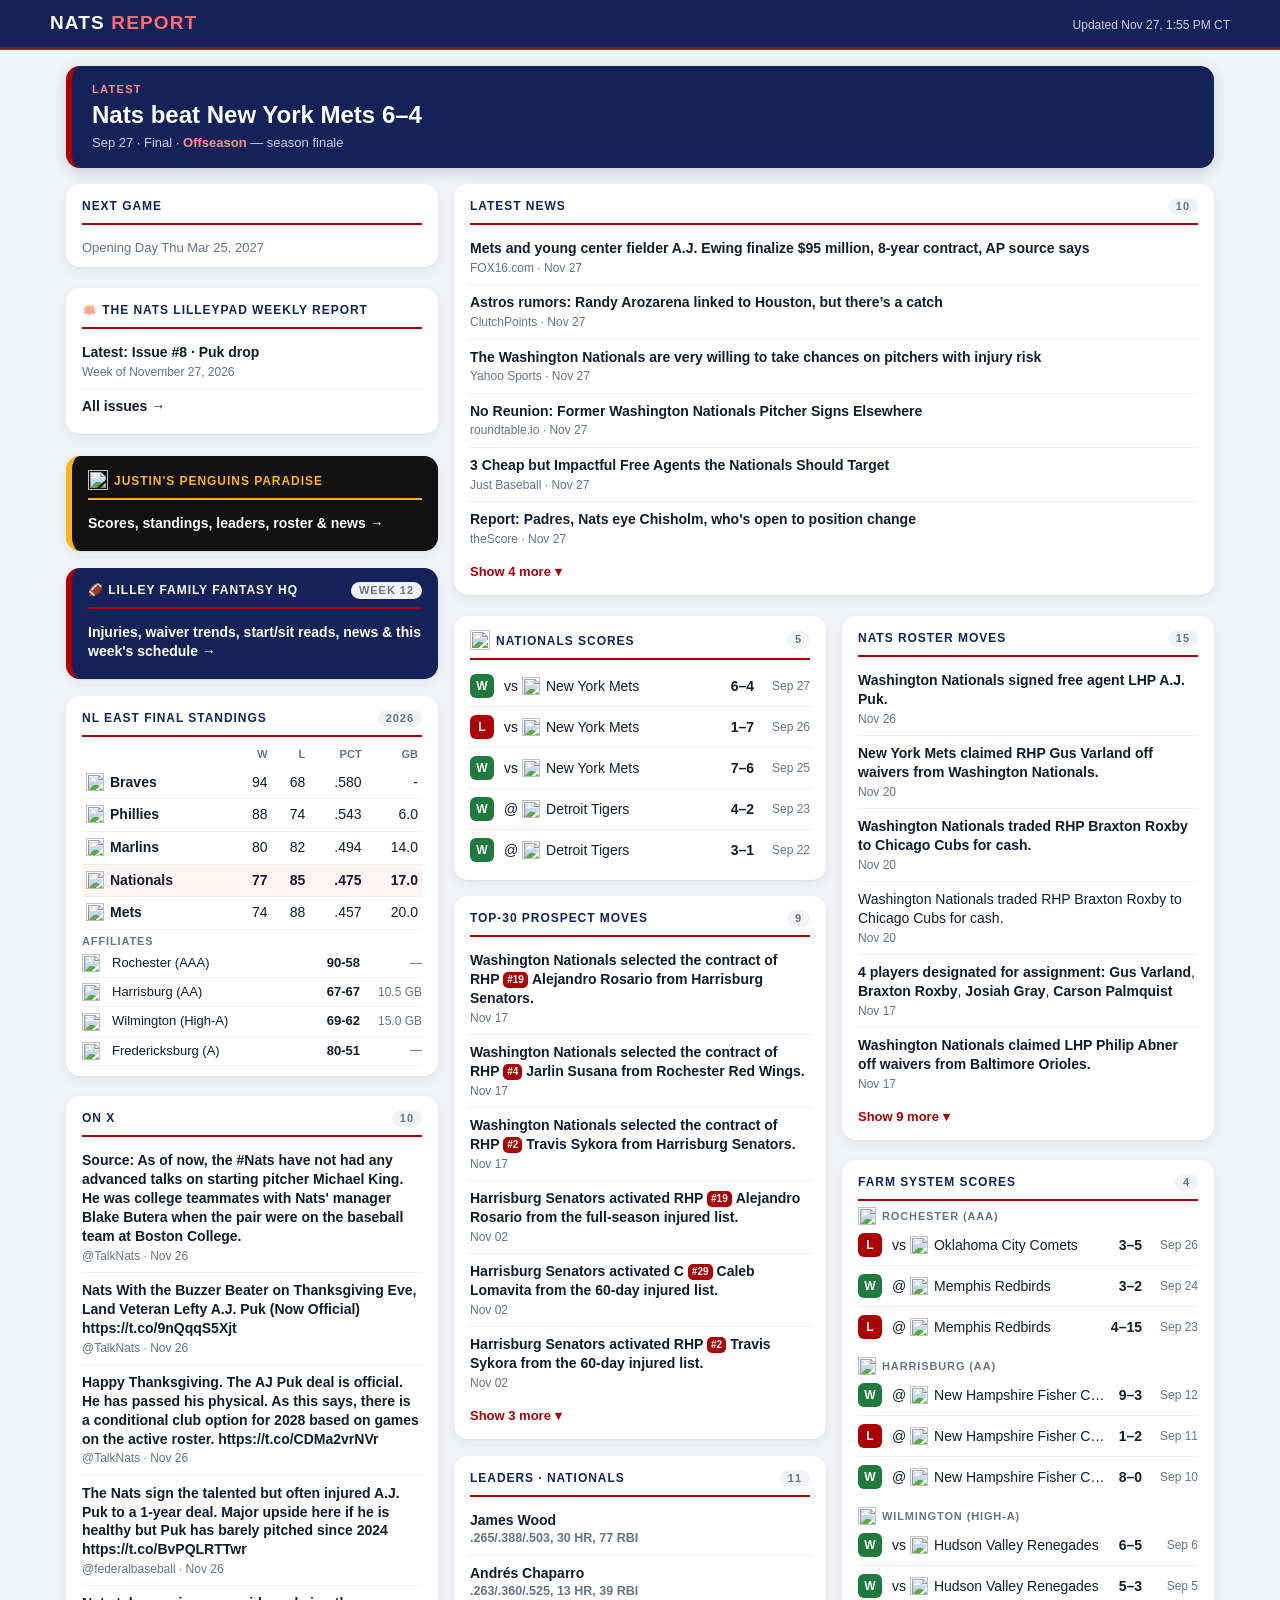
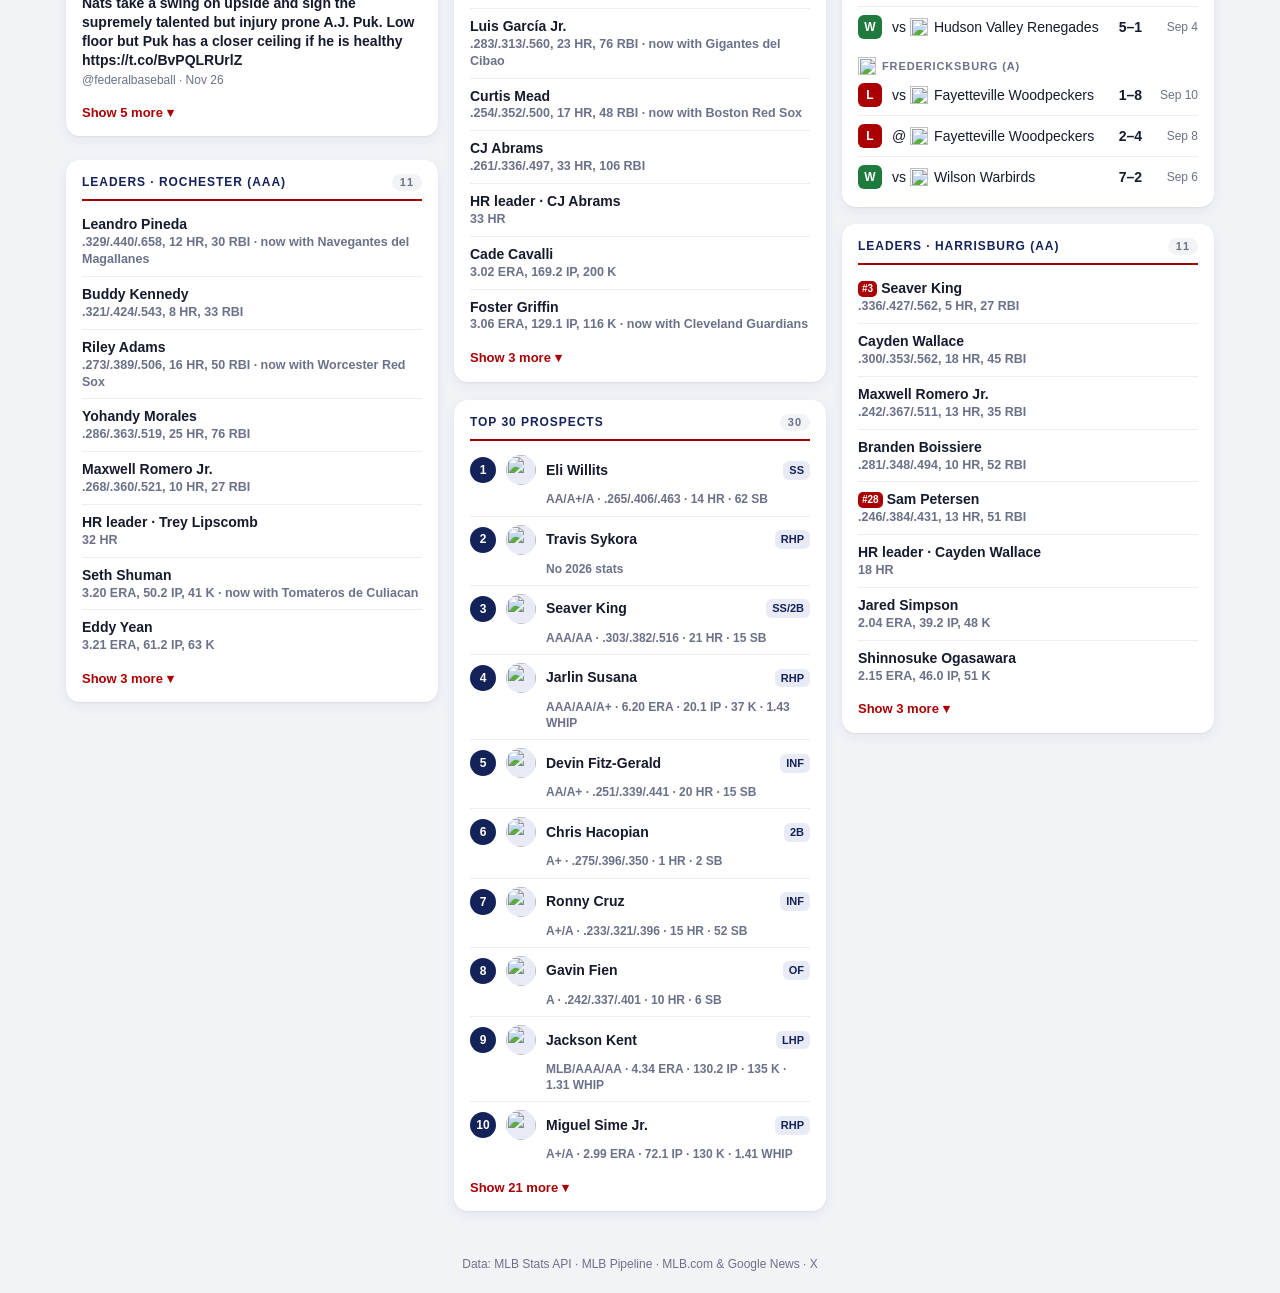
==== commit 27e51ae6: "Daily refresh 2026-11-27" ====
--- a/index.html
+++ b/index.html
@@ -43,8 +43,8 @@
 footer{text-align:center;color:var(--mute);font-size:12px;padding:16px 16px calc(env(safe-area-inset-bottom) + 20px)}
 @media(max-width:1000px){.grid{grid-template-columns:repeat(2,minmax(0,1fr))}}
 @media(max-width:700px){body{font-size:16px}.grid{grid-template-columns:1fr;gap:12px}.wide{grid-column:auto}main{padding-top:12px}.banner a{font-size:20px}header p{font-size:11px}li{font-size:15px}.tile{padding:12px 14px 8px}}
-</style></head><body><header><div class="hd"><h1>NATS <span>REPORT</span></h1><p>Updated Nov 27, 6:51 AM CT</p></div></header>
-<main><div class="banner"><small>Latest</small><a href="https://www.mlb.com/gameday/822679">Nats beat New York Mets 6–4</a><span class="bmeta">Sep 27 · Final · <b>Offseason</b> — season finale</span></div><div class="grid"><section class="tile today"><h3><span>Next Game</span></h3><div class="tmeta">Opening Day Thu Mar 25, 2027</div></section><section class="tile wide news"><h3><span>Latest News</span><em>10</em></h3><ul><li><a href="https://news.google.com/rss/articles/[base64]?oc=5">Nationals bolster their bullpen with free agent signing</a><span class="meta">WUSA9 · Nov 27</span></li><li><a href="https://news.google.com/rss/articles/[base64]?oc=5">Nationals Could Make Shocking Jazz Chisholm Move</a><span class="meta">Heavy.com · Nov 27</span></li><li><a href="https://news.google.com/rss/articles/[base64]?oc=5">Left-handed reliever A.J. Puk agrees to a 1-year deal with the Washington Nationals</a><span class="meta">The Alexandria Brief · Nov 27</span></li><li><a href="https://news.google.com/rss/articles/[base64]?oc=5">Nationals roll the dice on left-hander A.J. Puk to bolster bullpen</a><span class="meta">The Washington Post · Nov 27</span></li><li><a href="https://www.mlbtraderumors.com/2026/11/nationals-to-sign-tom-cosgrove-to-minor-league-deal.html">Nationals To Sign Tom Cosgrove To Minor League Deal</a><span class="meta">MLB Trade Rumors · Nov 26</span></li><li><a href="https://nats.talkdcsports.com/2026/11/26/nats-with-the-buzzer-beater-on-thanksgiving-eve-land-veteran-lefty-a-j-puk/">Nats With the Buzzer Beater on Thanksgiving Eve, Land Veteran Lefty A.J. Puk (Now Official)</a><span class="meta">Talk Nats · Nov 26</span></li></ul><details><summary>Show 4 more</summary><ul><li><a href="https://www.mlb.com/nationals/news/a-j-puk-contract-nationals">Reliever Puk heading to Nationals on 1-year deal</a><span class="meta">MLB.com · Nov 26</span></li><li><a href="https://news.google.com/rss/articles/[base64]?oc=5">Reliever Puk heading to Nationals on 1-year deal - MLB.com</a><span class="meta">MLB.com · Nov 26</span></li><li><a href="https://news.google.com/rss/articles/[base64]?oc=5">Lefty reliever Puk agrees to one-year deal with Nationals</a><span class="meta">Washington Times · Nov 26</span></li><li><a href="https://www.mlbtraderumors.com/2026/11/nationals-to-sign-a-j-puk.html">Nationals Sign A.J. Puk</a><span class="meta">MLB Trade Rumors · Nov 26</span></li></ul></details></section><section class="tile nl"><h3><span>🪷 The Nats Lilleypad Weekly Report</span></h3><ul><li><a href="newsletter/issue-8.html">Latest: Issue #8 · Puk drop</a><span class="meta">Week of November 27, 2026</span></li><li><a href="newsletter/">All issues →</a></li></ul></section><section class="tile pens" style="background:#111;border-left:6px solid #FCB514"><h3 style="color:#FCB514;border-color:#FCB514"><span><img class="lg" src="https://assets.nhle.com/logos/nhl/svg/PIT_dark.svg" alt="">Justin's Penguins Paradise</span></h3><ul><li style="border:0"><a style="color:#fff" href="penguins/">Scores, standings, leaders, roster &amp; news →</a></li></ul></section><section class="tile ff" style="background:#14225A;border-left:6px solid #AB0003"><h3 style="color:#fff;border-color:#AB0003"><span>🏈 Lilley Family Fantasy HQ</span><em>Week 12</em></h3><ul><li style="border:0"><a style="color:#fff" href="fantasy/">Injuries, waiver trends, start/sit reads, news &amp; this week's schedule →</a></li></ul></section><section class="tile score"><h3><span><img class="lg" src="https://www.mlbstatic.com/team-logos/120.svg" alt="" width="18" height="18">Nationals Scores</span><em>5</em></h3><ul><li><a class="game" href="https://www.mlb.com/gameday/822679"><span class="wl w">W</span><span class="opp">vs <img class="lg" src="https://www.mlbstatic.com/team-logos/121.svg" alt="" width="18" height="18">New York Mets</span><span class="sc">6–4</span><span class="dt">Sep 27</span></a></li><li><a class="game" href="https://www.mlb.com/gameday/822678"><span class="wl l">L</span><span class="opp">vs <img class="lg" src="https://www.mlbstatic.com/team-logos/121.svg" alt="" width="18" height="18">New York Mets</span><span class="sc">1–7</span><span class="dt">Sep 26</span></a></li><li><a class="game" href="https://www.mlb.com/gameday/822681"><span class="wl w">W</span><span class="opp">vs <img class="lg" src="https://www.mlbstatic.com/team-logos/121.svg" alt="" width="18" height="18">New York Mets</span><span class="sc">7–6</span><span class="dt">Sep 25</span></a></li><li><a class="game" href="https://www.mlb.com/gameday/824223"><span class="wl w">W</span><span class="opp">@ <img class="lg" src="https://www.mlbstatic.com/team-logos/116.svg" alt="" width="18" height="18">Detroit Tigers</span><span class="sc">4–2</span><span class="dt">Sep 23</span></a></li><li><a class="game" href="https://www.mlb.com/gameday/824222"><span class="wl w">W</span><span class="opp">@ <img class="lg" src="https://www.mlbstatic.com/team-logos/116.svg" alt="" width="18" height="18">Detroit Tigers</span><span class="sc">3–1</span><span class="dt">Sep 22</span></a></li></ul></section><section class="tile moves"><h3><span>Nats Roster Moves</span><em>15</em></h3><ul><li><a href="https://www.mlb.com/player/640462">Washington Nationals signed free agent LHP A.J. Puk.</a><span class="meta">Nov 26</span></li><li><a href="https://www.mlb.com/player/681402">New York Mets claimed RHP Gus Varland off waivers from Washington Nationals.</a><span class="meta">Nov 20</span></li><li><a href="https://www.mlb.com/player/694820">Washington Nationals traded RHP Braxton Roxby to Chicago Cubs for cash.</a><span class="meta">Nov 20</span></li><li>Washington Nationals traded RHP Braxton Roxby to Chicago Cubs for cash.<span class="meta">Nov 20</span></li><li><b>4 players designated for assignment:</b> <a href="https://www.mlb.com/player/681402">Gus Varland</a>, <a href="https://www.mlb.com/player/694820">Braxton Roxby</a>, <a href="https://www.mlb.com/player/680686">Josiah Gray</a>, <a href="https://www.mlb.com/player/687223">Carson Palmquist</a><span class="meta">Nov 17</span></li><li><a href="https://www.mlb.com/player/691769">Washington Nationals claimed LHP Philip Abner off waivers from Baltimore Orioles.</a><span class="meta">Nov 17</span></li></ul><details><summary>Show 9 more</summary><ul><li><a href="https://www.mlb.com/player/693312">Washington Nationals released RHP Kyle Nicolas.</a><span class="meta">Nov 12</span></li><li><a href="https://www.mlb.com/player/693312">Washington Nationals designated RHP Kyle Nicolas for assignment.</a><span class="meta">Nov 06</span></li><li><a href="https://www.mlb.com/player/665665">Washington Nationals traded RHP Robert Cranz to San Francisco Giants for LHP Reiver Sanmartin.</a><span class="meta">Nov 06</span></li><li><a href="https://www.mlb.com/player/801128">Washington Nationals traded RHP Robert Cranz to San Francisco Giants for LHP Reiver Sanmartin.</a><span class="meta">Nov 06</span></li><li><a href="https://www.mlb.com/player/677588">Cleveland Guardians claimed DH José Tena off waivers from Washington Nationals.</a><span class="meta">Nov 06</span></li><li><a href="https://www.mlb.com/player/687849">Washington Nationals released RHP Zak Kent.</a><span class="meta">Nov 04</span></li><li><a href="https://www.mlb.com/player/686452">Washington Nationals activated C Drew Millas from the 60-day injured list.</a><span class="meta">Nov 02</span></li><li><a href="https://www.mlb.com/player/663362">Washington Nationals activated RHP Matt Waldron from the 60-day injured list.</a><span class="meta">Nov 02</span></li><li><b>3 players designated for assignment:</b> <a href="https://www.mlb.com/player/686610">Ken Waldichuk</a>, <a href="https://www.mlb.com/player/677588">José Tena</a>, <a href="https://www.mlb.com/player/676571">PJ Poulin</a><span class="meta">Nov 02</span></li></ul></details></section><section class="tile stand"><h3><span>NL East Final Standings</span><em>2026</em></h3><table><tr><th></th><th>W</th><th>L</th><th>PCT</th><th>GB</th></tr><tr class=""><td><img class="lg" src="https://www.mlbstatic.com/team-logos/144.svg" alt="" width="18" height="18">Braves</td><td>94</td><td>68</td><td>.580</td><td>-</td></tr><tr class=""><td><img class="lg" src="https://www.mlbstatic.com/team-logos/143.svg" alt="" width="18" height="18">Phillies</td><td>88</td><td>74</td><td>.543</td><td>6.0</td></tr><tr class=""><td><img class="lg" src="https://www.mlbstatic.com/team-logos/146.svg" alt="" width="18" height="18">Marlins</td><td>80</td><td>82</td><td>.494</td><td>14.0</td></tr><tr class="us"><td><img class="lg" src="https://www.mlbstatic.com/team-logos/120.svg" alt="" width="18" height="18">Nationals</td><td>77</td><td>85</td><td>.475</td><td>17.0</td></tr><tr class=""><td><img class="lg" src="https://www.mlbstatic.com/team-logos/121.svg" alt="" width="18" height="18">Mets</td><td>74</td><td>88</td><td>.457</td><td>20.0</td></tr></table><div class="lvl">Affiliates</div><div class="aff"><img class="lg" src="https://www.mlbstatic.com/team-logos/534.svg" alt="" width="18" height="18"><span>Rochester (AAA)</span><b>90-58</b><em>—</em></div><div class="aff"><img class="lg" src="https://www.mlbstatic.com/team-logos/547.svg" alt="" width="18" height="18"><span>Harrisburg (AA)</span><b>67-67</b><em>10.5 GB</em></div><div class="aff"><img class="lg" src="https://www.mlbstatic.com/team-logos/426.svg" alt="" width="18" height="18"><span>Wilmington (High-A)</span><b>69-62</b><em>15.0 GB</em></div><div class="aff"><img class="lg" src="https://www.mlbstatic.com/team-logos/436.svg" alt="" width="18" height="18"><span>Fredericksburg (A)</span><b>80-51</b><em>—</em></div></section><section class="tile moves"><h3><span>Top-30 Prospect Moves</span><em>9</em></h3><ul><li><a href="https://www.mlb.com/app/atbat/milb/prospects/nationals/alejandro-rosario-691730">Washington Nationals selected the contract of RHP <span class="prk">#19</span>Alejandro Rosario from Harrisburg Senators.</a><span class="meta">Nov 17</span></li><li><a href="https://www.mlb.com/app/atbat/milb/prospects/nationals/jarlin-susana-703186">Washington Nationals selected the contract of RHP <span class="prk">#4</span>Jarlin Susana from Rochester Red Wings.</a><span class="meta">Nov 17</span></li><li><a href="https://www.mlb.com/app/atbat/milb/prospects/nationals/travis-sykora-805809">Washington Nationals selected the contract of RHP <span class="prk">#2</span>Travis Sykora from Harrisburg Senators.</a><span class="meta">Nov 17</span></li><li><a href="https://www.mlb.com/app/atbat/milb/prospects/nationals/alejandro-rosario-691730">Harrisburg Senators activated RHP <span class="prk">#19</span>Alejandro Rosario from the full-season injured list.</a><span class="meta">Nov 02</span></li><li><a href="https://www.mlb.com/app/atbat/milb/prospects/nationals/caleb-lomavita-701616">Harrisburg Senators activated C <span class="prk">#29</span>Caleb Lomavita from the 60-day injured list.</a><span class="meta">Nov 02</span></li><li><a href="https://www.mlb.com/app/atbat/milb/prospects/nationals/travis-sykora-805809">Harrisburg Senators activated RHP <span class="prk">#2</span>Travis Sykora from the 60-day injured list.</a><span class="meta">Nov 02</span></li></ul><details><summary>Show 3 more</summary><ul><li><a href="https://www.mlb.com/app/atbat/milb/prospects/nationals/sam-petersen-695763">Rochester Red Wings activated OF <span class="prk">#28</span>Sam Petersen from the 7-day injured list.</a><span class="meta">Oct 05</span></li><li><a href="https://www.mlb.com/app/atbat/milb/prospects/nationals/luis-perales-691384">Washington Nationals recalled RHP <span class="prk">#12</span>Luis Perales from Rochester Red Wings.</a><span class="meta">Sep 28</span></li><li><a href="https://www.mlb.com/app/atbat/milb/prospects/nationals/jackson-kent-800600">Washington Nationals recalled LHP <span class="prk">#9</span>Jackson Kent from Rochester Red Wings.</a><span class="meta">Sep 28</span></li></ul></details></section><section class="tile xtile"><h3><span>On X</span><em>10</em></h3><ul><li><a href="https://x.com/TalkNats/status/2126025591183016278">Source: As of now, the #Nats have not had any advanced talks on starting pitcher Michael King. He was college teammates with Nats&#x27; manager Blake Butera when the pair were on the baseball team at Boston College.</a><span class="meta">@TalkNats · Nov 26</span></li><li><a href="https://x.com/TalkNats/status/2126005080667394497">Nats With the Buzzer Beater on Thanksgiving Eve, Land Veteran Lefty A.J. Puk (Now Official) https://t.co/9nQqqS5Xjt</a><span class="meta">@TalkNats · Nov 26</span></li><li><a href="https://x.com/TalkNats/status/2125980876957745250">Happy Thanksgiving. The AJ Puk deal is official. He has passed his physical. As this says, there is a conditional club option for 2028 based on games on the active roster. https://t.co/CDMa2vrNVr</a><span class="meta">@TalkNats · Nov 26</span></li><li><a href="https://x.com/federalbaseball/status/2125972394036633922">The Nats sign the talented but often injured A.J. Puk to a 1-year deal. Major upside here if he is healthy but Puk has barely pitched since 2024 https://t.co/BvPQLRTTwr</a><span class="meta">@federalbaseball · Nov 26</span></li><li><a href="https://x.com/federalbaseball/status/2125972142378606773">Nats take a swing on upside and sign the supremely talented but injury prone A.J. Puk. Low floor but Puk has a closer ceiling if he is healthy https://t.co/BvPQLRUrlZ</a><span class="meta">@federalbaseball · Nov 26</span></li></ul><details><summary>Show 5 more</summary><ul><li><a href="https://x.com/federalbaseball/status/2125971601497694620">The club option is noteworthy https://t.co/0MRBIcDbQo</a><span class="meta">@federalbaseball · Nov 26</span></li><li><a href="https://x.com/Nationals/status/2125968887766237399">We have agreed to terms with LHP A.J. Puk on a one-year Major League contract with a conditional club option for 2028.  Welcome to D.C., A.J. !! 💪 https://t.co/Zye7iaIyKL</a><span class="meta">@Nationals · Nov 26</span></li><li><a href="https://x.com/Nationals/status/2125946934456099315">thanks &amp;lt;3 https://t.co/Oniiocmf22</a><span class="meta">@Nationals · Nov 26</span></li><li><a href="https://x.com/TalkNats/status/2125821493124685917">AJ Puk must pass a physical prior to this being official. https://t.co/xEbbW6xdP0</a><span class="meta">@TalkNats · Nov 26</span></li><li><a href="https://x.com/TalkNats/status/2125817246597468324">Per a source, this is preliminary and Luis Arraez is an Evolv client. They rep Daylen Lile and several other Nats players in the system. JC Sanchez is Arraez&#x27;s agent at Evolv. Clearly the Nats are looking for impact left…</a><span class="meta">@TalkNats · Nov 26</span></li></ul></details></section><section class="tile score farm"><h3><span>Farm System Scores</span><em>4</em></h3><div class="lvl"><img class="lg" src="https://www.mlbstatic.com/team-logos/534.svg" alt="" width="18" height="18"><span>Rochester (AAA)</span></div><ul><li><a class="game" href="https://www.mlb.com/gameday/850990"><span class="wl l">L</span><span class="opp">vs <img class="lg" src="https://www.mlbstatic.com/team-logos/238.svg" alt="" width="18" height="18">Oklahoma City Comets</span><span class="sc">3–5</span><span class="dt">Sep 26</span></a></li><li><a class="game" href="https://www.mlb.com/gameday/850992"><span class="wl w">W</span><span class="opp">@ <img class="lg" src="https://www.mlbstatic.com/team-logos/235.svg" alt="" width="18" height="18">Memphis Redbirds</span><span class="sc">3–2</span><span class="dt">Sep 24</span></a></li><li><a class="game" href="https://www.mlb.com/gameday/850991"><span class="wl l">L</span><span class="opp">@ <img class="lg" src="https://www.mlbstatic.com/team-logos/235.svg" alt="" width="18" height="18">Memphis Redbirds</span><span class="sc">4–15</span><span class="dt">Sep 23</span></a></li></ul><div class="lvl"><img class="lg" src="https://www.mlbstatic.com/team-logos/547.svg" alt="" width="18" height="18"><span>Harrisburg (AA)</span></div><ul><li><a class="game" href="https://www.mlb.com/gameday/818496"><span class="wl w">W</span><span class="opp">@ <img class="lg" src="https://www.mlbstatic.com/team-logos/463.svg" alt="" width="18" height="18">New Hampshire Fisher Cats</span><span class="sc">9–3</span><span class="dt">Sep 12</span></a></li><li><a class="game" href="https://www.mlb.com/gameday/818502"><span class="wl l">L</span><span class="opp">@ <img class="lg" src="https://www.mlbstatic.com/team-logos/463.svg" alt="" width="18" height="18">New Hampshire Fisher Cats</span><span class="sc">1–2</span><span class="dt">Sep 11</span></a></li><li><a class="game" href="https://www.mlb.com/gameday/818497"><span class="wl w">W</span><span class="opp">@ <img class="lg" src="https://www.mlbstatic.com/team-logos/463.svg" alt="" width="18" height="18">New Hampshire Fisher Cats</span><span class="sc">8–0</span><span class="dt">Sep 10</span></a></li></ul><div class="lvl"><img class="lg" src="https://www.mlbstatic.com/team-logos/426.svg" alt="" width="18" height="18"><span>Wilmington (High-A)</span></div><ul><li><a class="game" href="https://www.mlb.com/gameday/821791"><span class="wl w">W</span><span class="opp">vs <img class="lg" src="https://www.mlbstatic.com/team-logos/537.svg" alt="" width="18" height="18">Hudson Valley Renegades</span><span class="sc">6–5</span><span class="dt">Sep 6</span></a></li><li><a class="game" href="https://www.mlb.com/gameday/821796"><span class="wl w">W</span><span class="opp">vs <img class="lg" src="https://www.mlbstatic.com/team-logos/537.svg" alt="" width="18" height="18">Hudson Valley Renegades</span><span class="sc">5–3</span><span class="dt">Sep 5</span></a></li><li><a class="game" href="https://www.mlb.com/gameday/821795"><span class="wl w">W</span><span class="opp">vs <img class="lg" src="https://www.mlbstatic.com/team-logos/537.svg" alt="" width="18" height="18">Hudson Valley Renegades</span><span class="sc">5–1</span><span class="dt">Sep 4</span></a></li></ul><div class="lvl"><img class="lg" src="https://www.mlbstatic.com/team-logos/436.svg" alt="" width="18" height="18"><span>Fredericksburg (A)</span></div><ul><li><a class="game" href="https://www.mlb.com/gameday/850953"><span class="wl l">L</span><span class="opp">vs <img class="lg" src="https://www.mlbstatic.com/team-logos/3712.svg" alt="" width="18" height="18">Fayetteville Woodpeckers</span><span class="sc">1–8</span><span class="dt">Sep 10</span></a></li><li><a class="game" href="https://www.mlb.com/gameday/850951"><span class="wl l">L</span><span class="opp">@ <img class="lg" src="https://www.mlbstatic.com/team-logos/3712.svg" alt="" width="18" height="18">Fayetteville Woodpeckers</span><span class="sc">2–4</span><span class="dt">Sep 8</span></a></li><li><a class="game" href="https://www.mlb.com/gameday/827159"><span class="wl w">W</span><span class="opp">vs <img class="lg" src="https://www.mlbstatic.com/team-logos/249.svg" alt="" width="18" height="18">Wilson Warbirds</span><span class="sc">7–2</span><span class="dt">Sep 6</span></a></li></ul></section><section class="tile stats"><h3><span>Leaders · Nationals</span><em>11</em></h3><ul><li><a class="pl" href="https://www.mlb.com/player/695578"><span class="nm">James Wood</span><span class="st">.265/.388/.503, 30 HR, 77 RBI</span></a></li><li><a class="pl" href="https://www.mlb.com/player/665953"><span class="nm">Andrés Chaparro</span><span class="st">.263/.360/.525, 13 HR, 39 RBI</span></a></li><li><a class="pl" href="https://www.mlb.com/player/671277"><span class="nm">Luis García Jr.</span><span class="st">.283/.313/.560, 23 HR, 76 RBI · now with Gigantes del Cibao</span></a></li><li><a class="pl" href="https://www.mlb.com/player/678554"><span class="nm">Curtis Mead</span><span class="st">.254/.352/.500, 17 HR, 48 RBI · now with Boston Red Sox</span></a></li><li><a class="pl" href="https://www.mlb.com/player/682928"><span class="nm">CJ Abrams</span><span class="st">.261/.336/.497, 33 HR, 106 RBI</span></a></li><li><a class="pl" href="https://www.mlb.com/player/682928"><span class="nm">HR leader · CJ Abrams</span><span class="st">33 HR</span></a></li><li><a class="pl" href="https://www.mlb.com/player/676917"><span class="nm">Cade Cavalli</span><span class="st">3.02 ERA, 169.2 IP, 200 K</span></a></li><li><a class="pl" href="https://www.mlb.com/player/656492"><span class="nm">Foster Griffin</span><span class="st">3.06 ERA, 129.1 IP, 116 K · now with Cleveland Guardians</span></a></li></ul><details><summary>Show 3 more</summary><ul><li><a class="pl" href="https://www.mlb.com/player/813349"><span class="nm">Connelly Early</span><span class="st">3.33 ERA, 94.2 IP, 94 K</span></a></li><li><a class="pl" href="https://www.mlb.com/player/674841"><span class="nm">Andrew Alvarez</span><span class="st">3.43 ERA, 112.2 IP, 114 K</span></a></li><li><a class="pl" href="https://www.mlb.com/player/702021"><span class="nm">Will Dion</span><span class="st">3.62 ERA, 49.2 IP, 55 K</span></a></li></ul></details></section><section class="tile stats"><h3><span>Leaders · Rochester (AAA)</span><em>11</em></h3><ul><li><a class="pl" href="https://www.mlb.com/player/683610"><span class="nm">Leandro Pineda</span><span class="st">.329/.440/.658, 12 HR, 30 RBI · now with Navegantes del Magallanes</span></a></li><li><a class="pl" href="https://www.mlb.com/player/671083"><span class="nm">Buddy Kennedy</span><span class="st">.321/.424/.543, 8 HR, 33 RBI</span></a></li><li><a class="pl" href="https://www.mlb.com/player/656180"><span class="nm">Riley Adams</span><span class="st">.273/.389/.506, 16 HR, 50 RBI · now with Worcester Red Sox</span></a></li><li><a class="pl" href="https://www.mlb.com/player/691002"><span class="nm">Yohandy Morales</span><span class="st">.286/.363/.519, 25 HR, 76 RBI</span></a></li><li><a class="pl" href="https://www.mlb.com/player/686912"><span class="nm">Maxwell Romero Jr.</span><span class="st">.268/.360/.521, 10 HR, 27 RBI</span></a></li><li><a class="pl" href="https://www.mlb.com/player/702358"><span class="nm">HR leader · Trey Lipscomb</span><span class="st">32 HR</span></a></li><li><a class="pl" href="https://www.mlb.com/player/670234"><span class="nm">Seth Shuman</span><span class="st">3.20 ERA, 50.2 IP, 41 K · now with Tomateros de Culiacan</span></a></li><li><a class="pl" href="https://www.mlb.com/player/678868"><span class="nm">Eddy Yean</span><span class="st">3.21 ERA, 61.2 IP, 63 K</span></a></li></ul><details><summary>Show 3 more</summary><ul><li><a class="pl" href="https://www.mlb.com/player/672442"><span class="nm"><span class="prk">#26</span>Yovanny Cruz</span><span class="st">3.38 ERA, 42.2 IP, 59 K</span></a></li><li><a class="pl" href="https://www.mlb.com/player/641627"><span class="nm">Trevor Gott</span><span class="st">3.55 ERA, 33.0 IP, 27 K · now with El Paso Chihuahuas</span></a></li><li><a class="pl" href="https://www.mlb.com/player/691384"><span class="nm"><span class="prk">#12</span>Luis Perales</span><span class="st">3.64 ERA, 96.1 IP, 97 K</span></a></li></ul></details></section><section class="tile stats"><h3><span>Leaders · Harrisburg (AA)</span><em>11</em></h3><ul><li><a class="pl" href="https://www.mlb.com/player/814409"><span class="nm"><span class="prk">#3</span>Seaver King</span><span class="st">.336/.427/.562, 5 HR, 27 RBI</span></a></li><li><a class="pl" href="https://www.mlb.com/player/691024"><span class="nm">Cayden Wallace</span><span class="st">.300/.353/.562, 18 HR, 45 RBI</span></a></li><li><a class="pl" href="https://www.mlb.com/player/686912"><span class="nm">Maxwell Romero Jr.</span><span class="st">.242/.367/.511, 13 HR, 35 RBI</span></a></li><li><a class="pl" href="https://www.mlb.com/player/680998"><span class="nm">Branden Boissiere</span><span class="st">.281/.348/.494, 10 HR, 52 RBI</span></a></li><li><a class="pl" href="https://www.mlb.com/player/695763"><span class="nm"><span class="prk">#28</span>Sam Petersen</span><span class="st">.246/.384/.431, 13 HR, 51 RBI</span></a></li><li><a class="pl" href="https://www.mlb.com/player/691024"><span class="nm">HR leader · Cayden Wallace</span><span class="st">18 HR</span></a></li><li><a class="pl" href="https://www.mlb.com/player/688692"><span class="nm">Jared Simpson</span><span class="st">2.04 ERA, 39.2 IP, 48 K</span></a></li><li><a class="pl" href="https://www.mlb.com/player/829272"><span class="nm">Shinnosuke Ogasawara</span><span class="st">2.15 ERA, 46.0 IP, 51 K</span></a></li></ul><details><summary>Show 3 more</summary><ul><li><a class="pl" href="https://www.mlb.com/player/805272"><span class="nm">Luke Young</span><span class="st">2.27 ERA, 35.2 IP, 43 K</span></a></li><li><a class="pl" href="https://www.mlb.com/player/800600"><span class="nm"><span class="prk">#9</span>Jackson Kent</span><span class="st">2.35 ERA, 30.2 IP, 38 K</span></a></li><li><a class="pl" href="https://www.mlb.com/player/695066"><span class="nm"><span class="prk">#20</span>Ben Grable</span><span class="st">2.50 ERA, 36.0 IP, 53 K</span></a></li></ul></details></section><section class="tile stats"><h3><span>Top 30 Prospects</span><em>30</em></h3><ul><li><a class="pros" href="https://www.mlb.com/app/atbat/milb/prospects/nationals/eli-willits-816113"><span class="rk">1</span><img class="hs" src="https://img.mlbstatic.com/mlb-photos/image/upload/d_people:generic:headshot:67:current.png/w_60,q_auto:best/v1/people/816113/headshot/milb/current" alt="" loading="lazy" width="30" height="30"><span class="nm">Eli Willits</span><span class="pline">AA/A+/A · .265/.406/.463 · 14 HR · 62 SB</span><span class="pos">SS</span></a></li><li><a class="pros" href="https://www.mlb.com/app/atbat/milb/prospects/nationals/travis-sykora-805809"><span class="rk">2</span><img class="hs" src="https://img.mlbstatic.com/mlb-photos/image/upload/d_people:generic:headshot:67:current.png/w_60,q_auto:best/v1/people/805809/headshot/milb/current" alt="" loading="lazy" width="30" height="30"><span class="nm">Travis Sykora</span><span class="pline">No 2026 stats</span><span class="pos">RHP</span></a></li><li><a class="pros" href="https://www.mlb.com/app/atbat/milb/prospects/nationals/seaver-king-814409"><span class="rk">3</span><img class="hs" src="https://img.mlbstatic.com/mlb-photos/image/upload/d_people:generic:headshot:67:current.png/w_60,q_auto:best/v1/people/814409/headshot/milb/current" alt="" loading="lazy" width="30" height="30"><span class="nm">Seaver King</span><span class="pline">AAA/AA · .303/.382/.516 · 21 HR · 15 SB</span><span class="pos">SS/2B</span></a></li><li><a class="pros" href="https://www.mlb.com/app/atbat/milb/prospects/nationals/jarlin-susana-703186"><span class="rk">4</span><img class="hs" src="https://img.mlbstatic.com/mlb-photos/image/upload/d_people:generic:headshot:67:current.png/w_60,q_auto:best/v1/people/703186/headshot/milb/current" alt="" loading="lazy" width="30" height="30"><span class="nm">Jarlin Susana</span><span class="pline">AAA/AA/A+ · 6.20 ERA · 20.1 IP · 37 K · 1.43 WHIP</span><span class="pos">RHP</span></a></li><li><a class="pros" href="https://www.mlb.com/app/atbat/milb/prospects/nationals/devin-fitz-gerald-803849"><span class="rk">5</span><img class="hs" src="https://img.mlbstatic.com/mlb-photos/image/upload/d_people:generic:headshot:67:current.png/w_60,q_auto:best/v1/people/803849/headshot/milb/current" alt="" loading="lazy" width="30" height="30"><span class="nm">Devin Fitz-Gerald</span><span class="pline">AA/A+ · .251/.339/.441 · 20 HR · 15 SB</span><span class="pos">INF</span></a></li><li><a class="pros" href="https://www.mlb.com/app/atbat/milb/prospects/nationals/chris-hacopian-806680"><span class="rk">6</span><img class="hs" src="https://img.mlbstatic.com/mlb-photos/image/upload/d_people:generic:headshot:67:current.png/w_60,q_auto:best/v1/people/806680/headshot/milb/current" alt="" loading="lazy" width="30" height="30"><span class="nm">Chris Hacopian</span><span class="pline">A+ · .275/.396/.350 · 1 HR · 2 SB</span><span class="pos">2B</span></a></li><li><a class="pros" href="https://www.mlb.com/app/atbat/milb/prospects/nationals/ronny-cruz-826723"><span class="rk">7</span><img class="hs" src="https://img.mlbstatic.com/mlb-photos/image/upload/d_people:generic:headshot:67:current.png/w_60,q_auto:best/v1/people/826723/headshot/milb/current" alt="" loading="lazy" width="30" height="30"><span class="nm">Ronny Cruz</span><span class="pline">A+/A · .233/.321/.396 · 15 HR · 52 SB</span><span class="pos">INF</span></a></li><li><a class="pros" href="https://www.mlb.com/app/atbat/milb/prospects/nationals/gavin-fien-815818"><span class="rk">8</span><img class="hs" src="https://img.mlbstatic.com/mlb-photos/image/upload/d_people:generic:headshot:67:current.png/w_60,q_auto:best/v1/people/815818/headshot/milb/current" alt="" loading="lazy" width="30" height="30"><span class="nm">Gavin Fien</span><span class="pline">A · .242/.337/.401 · 10 HR · 6 SB</span><span class="pos">OF</span></a></li><li><a class="pros" href="https://www.mlb.com/app/atbat/milb/prospects/nationals/jackson-kent-800600"><span class="rk">9</span><img class="hs" src="https://img.mlbstatic.com/mlb-photos/image/upload/d_people:generic:headshot:67:current.png/w_60,q_auto:best/v1/people/800600/headshot/milb/current" alt="" loading="lazy" width="30" height="30"><span class="nm">Jackson Kent</span><span class="pline">MLB/AAA/AA · 4.34 ERA · 130.2 IP · 135 K · 1.31 WHIP</span><span class="pos">LHP</span></a></li><li><a class="pros" href="https://www.mlb.com/app/atbat/milb/prospects/nationals/miguel-sime-jr-828137"><span class="rk">10</span><img class="hs" src="https://img.mlbstatic.com/mlb-photos/image/upload/d_people:generic:headshot:67:current.png/w_60,q_auto:best/v1/people/828137/headshot/milb/current" alt="" loading="lazy" width="30" height="30"><span class="nm">Miguel Sime Jr.</span><span class="pline">A+/A · 2.99 ERA · 72.1 IP · 130 K · 1.41 WHIP</span><span class="pos">RHP</span></a></li></ul><details><summary>Show 21 more</summary><ul><li><a class="pros" href="https://www.mlb.com/app/atbat/milb/prospects/nationals/landon-harmon-816102"><span class="rk">11</span><img class="hs" src="https://img.mlbstatic.com/mlb-photos/image/upload/d_people:generic:headshot:67:current.png/w_60,q_auto:best/v1/people/816102/headshot/milb/current" alt="" loading="lazy" width="30" height="30"><span class="nm">Landon Harmon</span><span class="pline">A · 1.60 ERA · 39.1 IP · 38 K · 0.94 WHIP</span><span class="pos">RHP</span></a></li><li><a class="pros" href="https://www.mlb.com/app/atbat/milb/prospects/nationals/luis-perales-691384"><span class="rk">12</span><img class="hs" src="https://img.mlbstatic.com/mlb-photos/image/upload/d_people:generic:headshot:67:current.png/w_60,q_auto:best/v1/people/691384/headshot/milb/current" alt="" loading="lazy" width="30" height="30"><span class="nm">Luis Perales</span><span class="pline">MLB/AAA · 4.44 ERA · 107.1 IP · 110 K · 1.43 WHIP</span><span class="pos">RHP</span></a></li><li><a class="pros" href="https://www.mlb.com/app/atbat/milb/prospects/nationals/chase-brunson-815313"><span class="rk">13</span><img class="hs" src="https://img.mlbstatic.com/mlb-photos/image/upload/d_people:generic:headshot:67:current.png/w_60,q_auto:best/v1/people/815313/headshot/milb/current" alt="" loading="lazy" width="30" height="30"><span class="nm">Chase Brunson</span><span class="pline">No 2026 stats</span><span class="pos">OF</span></a></li><li><a class="pros" href="https://www.mlb.com/app/atbat/milb/prospects/nationals/jack-cebert-701411"><span class="rk">14</span><img class="hs" src="https://img.mlbstatic.com/mlb-photos/image/upload/d_people:generic:headshot:67:current.png/w_60,q_auto:best/v1/people/701411/headshot/milb/current" alt="" loading="lazy" width="30" height="30"><span class="nm">Jack Cebert</span><span class="pline">AAA/AA/A+ · 4.03 ERA · 109.1 IP · 122 K · 1.32 WHIP</span><span class="pos">RHP</span></a></li><li><a class="pros" href="https://www.mlb.com/app/atbat/milb/prospects/nationals/coy-james-815983"><span class="rk">15</span><img class="hs" src="https://img.mlbstatic.com/mlb-photos/image/upload/d_people:generic:headshot:67:current.png/w_60,q_auto:best/v1/people/815983/headshot/milb/current" alt="" loading="lazy" width="30" height="30"><span class="nm">Coy James</span><span class="pline">A · .220/.331/.405 · 19 HR · 35 SB</span><span class="pos">INF</span></a></li><li><a class="pros" href="https://www.mlb.com/app/atbat/milb/prospects/nationals/samil-serrano-836603"><span class="rk">16</span><img class="hs" src="https://img.mlbstatic.com/mlb-photos/image/upload/d_people:generic:headshot:67:current.png/w_60,q_auto:best/v1/people/836603/headshot/milb/current" alt="" loading="lazy" width="30" height="30"><span class="nm">Samil Serrano</span><span class="pline">No 2026 stats</span><span class="pos">OF</span></a></li><li><a class="pros" href="https://www.mlb.com/app/atbat/milb/prospects/nationals/ethan-petry-701337"><span class="rk">17</span><img class="hs" src="https://img.mlbstatic.com/mlb-photos/image/upload/d_people:generic:headshot:67:current.png/w_60,q_auto:best/v1/people/701337/headshot/milb/current" alt="" loading="lazy" width="30" height="30"><span class="nm">Ethan Petry</span><span class="pline">AA/A+ · .255/.332/.484 · 24 HR · 6 SB</span><span class="pos">1B/OF</span></a></li><li><a class="pros" href="https://www.mlb.com/app/atbat/milb/prospects/nationals/alex-clemmey-806046"><span class="rk">18</span><img class="hs" src="https://img.mlbstatic.com/mlb-photos/image/upload/d_people:generic:headshot:67:current.png/w_60,q_auto:best/v1/people/806046/headshot/milb/current" alt="" loading="lazy" width="30" height="30"><span class="nm">Alex Clemmey</span><span class="pline">AA · 4.64 ERA · 128.0 IP · 138 K · 1.47 WHIP</span><span class="pos">LHP</span></a></li><li><a class="pros" href="https://www.mlb.com/app/atbat/milb/prospects/nationals/alejandro-rosario-691730"><span class="rk">19</span><img class="hs" src="https://img.mlbstatic.com/mlb-photos/image/upload/d_people:generic:headshot:67:current.png/w_60,q_auto:best/v1/people/691730/headshot/milb/current" alt="" loading="lazy" width="30" height="30"><span class="nm">Alejandro Rosario</span><span class="pline">No 2026 stats</span><span class="pos">RHP</span></a></li><li><a class="pros" href="https://www.mlb.com/app/atbat/milb/prospects/nationals/ben-grable-695066"><span class="rk">20</span><img class="hs" src="https://img.mlbstatic.com/mlb-photos/image/upload/d_people:generic:headshot:67:current.png/w_60,q_auto:best/v1/people/695066/headshot/milb/current" alt="" loading="lazy" width="30" height="30"><span class="nm">Ben Grable</span><span class="pline">AAA/AA/A+ · 3.04 ERA · 50.1 IP · 76 K · 1.17 WHIP</span><span class="pos">RHP</span></a></li><li><a class="pros" href="https://www.mlb.com/app/atbat/milb/prospects/nationals/luke-dickerson-815380"><span class="rk">21</span><img class="hs" src="https://img.mlbstatic.com/mlb-photos/image/upload/d_people:generic:headshot:67:current.png/w_60,q_auto:best/v1/people/815380/headshot/milb/current" alt="" loading="lazy" width="30" height="30"><span class="nm">Luke Dickerson</span><span class="pline">A+/A · .218/.378/.390 · 13 HR · 26 SB</span><span class="pos">INF/OF</span></a></li><li><a class="pros" href="https://www.mlb.com/app/atbat/milb/prospects/nationals/luke-williams-828816"><span class="rk">22</span><img class="hs" src="https://img.mlbstatic.com/mlb-photos/image/upload/d_people:generic:headshot:67:current.png/w_60,q_auto:best/v1/people/828816/headshot/milb/current" alt="" loading="lazy" width="30" height="30"><span class="nm">Luke Williams</span><span class="pline">No 2026 stats</span><span class="pos">SS</span></a></li><li><a class="pros" href="https://www.mlb.com/app/atbat/milb/prospects/nationals/cooper-harris-835839"><span class="rk">23</span><img class="hs" src="https://img.mlbstatic.com/mlb-photos/image/upload/d_people:generic:headshot:67:current.png/w_60,q_auto:best/v1/people/835839/headshot/milb/current" alt="" loading="lazy" width="30" height="30"><span class="nm">Cooper Harris</span><span class="pline">No 2026 stats</span><span class="pos">RHP</span></a></li><li><a class="pros" href="https://www.mlb.com/app/atbat/milb/prospects/nationals/yoel-tejeda-jr-701347"><span class="rk">24</span><img class="hs" src="https://img.mlbstatic.com/mlb-photos/image/upload/d_people:generic:headshot:67:current.png/w_60,q_auto:best/v1/people/701347/headshot/milb/current" alt="" loading="lazy" width="30" height="30"><span class="nm">Yoel Tejeda Jr.</span><span class="pline">AA/A+ · 4.56 ERA · 120.1 IP · 131 K · 1.43 WHIP</span><span class="pos">RHP</span></a></li><li><a class="pros" href="https://www.mlb.com/app/atbat/milb/prospects/nationals/marconi-german-829699"><span class="rk">25</span><img class="hs" src="https://img.mlbstatic.com/mlb-photos/image/upload/d_people:generic:headshot:67:current.png/w_60,q_auto:best/v1/people/829699/headshot/milb/current" alt="" loading="lazy" width="30" height="30"><span class="nm">Marconi German</span><span class="pline">No 2026 stats</span><span class="pos">2B/SS</span></a></li><li><a class="pros" href="https://www.mlb.com/app/atbat/milb/prospects/nationals/yovanny-cruz-672442"><span class="rk">26</span><img class="hs" src="https://img.mlbstatic.com/mlb-photos/image/upload/d_people:generic:headshot:67:current.png/w_60,q_auto:best/v1/people/672442/headshot/milb/current" alt="" loading="lazy" width="30" height="30"><span class="nm">Yovanny Cruz</span><span class="pline">MLB/AAA · 3.84 ERA · 58.2 IP · 74 K · 1.38 WHIP</span><span class="pos">RHP</span></a></li><li><a class="pros" href="https://www.mlb.com/app/atbat/milb/prospects/nationals/yeremy-cabrera-800393"><span class="rk">27</span><img class="hs" src="https://img.mlbstatic.com/mlb-photos/image/upload/d_people:generic:headshot:67:current.png/w_60,q_auto:best/v1/people/800393/headshot/milb/current" alt="" loading="lazy" width="30" height="30"><span class="nm">Yeremy Cabrera</span><span class="pline">A+/A · .251/.346/.404 · 12 HR · 52 SB</span><span class="pos">OF</span></a></li><li><a class="pros" href="https://www.mlb.com/app/atbat/milb/prospects/nationals/sam-petersen-695763"><span class="rk">28</span><img class="hs" src="https://img.mlbstatic.com/mlb-photos/image/upload/d_people:generic:headshot:67:current.png/w_60,q_auto:best/v1/people/695763/headshot/milb/current" alt="" loading="lazy" width="30" height="30"><span class="nm">Sam Petersen</span><span class="pline">AAA/AA · .248/.374/.417 · 16 HR · 38 SB</span><span class="pos">OF</span></a></li><li><a class="pros" href="https://www.mlb.com/app/atbat/milb/prospects/nationals/caleb-lomavita-701616"><span class="rk">29</span><img class="hs" src="https://img.mlbstatic.com/mlb-photos/image/upload/d_people:generic:headshot:67:current.png/w_60,q_auto:best/v1/people/701616/headshot/milb/current" alt="" loading="lazy" width="30" height="30"><span class="nm">Caleb Lomavita</span><span class="pline">AA · .244/.311/.453 · 14 HR · 2 SB</span><span class="pos">C</span></a></li><li><a class="pros" href="https://www.mlb.com/app/atbat/milb/prospects/nationals/josh-hartle-691776"><span class="rk">30</span><img class="hs" src="https://img.mlbstatic.com/mlb-photos/image/upload/d_people:generic:headshot:67:current.png/w_60,q_auto:best/v1/people/691776/headshot/milb/current" alt="" loading="lazy" width="30" height="30"><span class="nm">Josh Hartle</span><span class="pline">AA · 3.45 ERA · 122.2 IP · 115 K · 1.30 WHIP</span><span class="pos">LHP</span></a></li><li><a class="all" href="https://www.mlb.com/milb/prospects/nationals">Full list on MLB.com →</a></li></ul></details></section></div></main>
+</style></head><body><header><div class="hd"><h1>NATS <span>REPORT</span></h1><p>Updated Nov 27, 1:55 PM CT</p></div></header>
+<main><div class="banner"><small>Latest</small><a href="https://www.mlb.com/gameday/822679">Nats beat New York Mets 6–4</a><span class="bmeta">Sep 27 · Final · <b>Offseason</b> — season finale</span></div><div class="grid"><section class="tile today"><h3><span>Next Game</span></h3><div class="tmeta">Opening Day Thu Mar 25, 2027</div></section><section class="tile wide news"><h3><span>Latest News</span><em>10</em></h3><ul><li><a href="https://news.google.com/rss/articles/[base64]?oc=5">Mets and young center fielder A.J. Ewing finalize $95 million, 8-year contract, AP source says</a><span class="meta">FOX16.com · Nov 27</span></li><li><a href="https://news.google.com/rss/articles/[base64]?oc=5">Astros rumors: Randy Arozarena linked to Houston, but there’s a catch</a><span class="meta">ClutchPoints · Nov 27</span></li><li><a href="https://news.google.com/rss/articles/[base64]?oc=5">The Washington Nationals are very willing to take chances on pitchers with injury risk</a><span class="meta">Yahoo Sports · Nov 27</span></li><li><a href="https://news.google.com/rss/articles/[base64]?oc=5">No Reunion: Former Washington Nationals Pitcher Signs Elsewhere</a><span class="meta">roundtable.io · Nov 27</span></li><li><a href="https://news.google.com/rss/articles/[base64]?oc=5">3 Cheap but Impactful Free Agents the Nationals Should Target</a><span class="meta">Just Baseball · Nov 27</span></li><li><a href="https://news.google.com/rss/articles/[base64]?oc=5">Report: Padres, Nats eye Chisholm, who&#x27;s open to position change</a><span class="meta">theScore · Nov 27</span></li></ul><details><summary>Show 4 more</summary><ul><li><a href="https://nats.talkdcsports.com/2026/11/27/does-a-salary-cap-hurt-more-players-than-it-helps/">Does a Salary Cap Hurt More Players than it Helps?</a><span class="meta">Talk Nats · Nov 27</span></li><li><a href="https://news.google.com/rss/articles/[base64]?oc=5">Perspective: Washington Nationals sign low-risk left-hander A.J. Puk</a><span class="meta">The Nats Report · Nov 27</span></li><li><a href="https://news.google.com/rss/articles/[base64]?oc=5">Nationals bolster their bullpen with free agent signing</a><span class="meta">WUSA9 · Nov 27</span></li><li><a href="https://news.google.com/rss/articles/[base64]?oc=5">Nationals Could Make Shocking Jazz Chisholm Move</a><span class="meta">Heavy.com · Nov 27</span></li></ul></details></section><section class="tile nl"><h3><span>🪷 The Nats Lilleypad Weekly Report</span></h3><ul><li><a href="newsletter/issue-8.html">Latest: Issue #8 · Puk drop</a><span class="meta">Week of November 27, 2026</span></li><li><a href="newsletter/">All issues →</a></li></ul></section><section class="tile pens" style="background:#111;border-left:6px solid #FCB514"><h3 style="color:#FCB514;border-color:#FCB514"><span><img class="lg" src="https://assets.nhle.com/logos/nhl/svg/PIT_dark.svg" alt="">Justin's Penguins Paradise</span></h3><ul><li style="border:0"><a style="color:#fff" href="penguins/">Scores, standings, leaders, roster &amp; news →</a></li></ul></section><section class="tile ff" style="background:#14225A;border-left:6px solid #AB0003"><h3 style="color:#fff;border-color:#AB0003"><span>🏈 Lilley Family Fantasy HQ</span><em>Week 12</em></h3><ul><li style="border:0"><a style="color:#fff" href="fantasy/">Injuries, waiver trends, start/sit reads, news &amp; this week's schedule →</a></li></ul></section><section class="tile score"><h3><span><img class="lg" src="https://www.mlbstatic.com/team-logos/120.svg" alt="" width="18" height="18">Nationals Scores</span><em>5</em></h3><ul><li><a class="game" href="https://www.mlb.com/gameday/822679"><span class="wl w">W</span><span class="opp">vs <img class="lg" src="https://www.mlbstatic.com/team-logos/121.svg" alt="" width="18" height="18">New York Mets</span><span class="sc">6–4</span><span class="dt">Sep 27</span></a></li><li><a class="game" href="https://www.mlb.com/gameday/822678"><span class="wl l">L</span><span class="opp">vs <img class="lg" src="https://www.mlbstatic.com/team-logos/121.svg" alt="" width="18" height="18">New York Mets</span><span class="sc">1–7</span><span class="dt">Sep 26</span></a></li><li><a class="game" href="https://www.mlb.com/gameday/822681"><span class="wl w">W</span><span class="opp">vs <img class="lg" src="https://www.mlbstatic.com/team-logos/121.svg" alt="" width="18" height="18">New York Mets</span><span class="sc">7–6</span><span class="dt">Sep 25</span></a></li><li><a class="game" href="https://www.mlb.com/gameday/824223"><span class="wl w">W</span><span class="opp">@ <img class="lg" src="https://www.mlbstatic.com/team-logos/116.svg" alt="" width="18" height="18">Detroit Tigers</span><span class="sc">4–2</span><span class="dt">Sep 23</span></a></li><li><a class="game" href="https://www.mlb.com/gameday/824222"><span class="wl w">W</span><span class="opp">@ <img class="lg" src="https://www.mlbstatic.com/team-logos/116.svg" alt="" width="18" height="18">Detroit Tigers</span><span class="sc">3–1</span><span class="dt">Sep 22</span></a></li></ul></section><section class="tile moves"><h3><span>Nats Roster Moves</span><em>15</em></h3><ul><li><a href="https://www.mlb.com/player/640462">Washington Nationals signed free agent LHP A.J. Puk.</a><span class="meta">Nov 26</span></li><li><a href="https://www.mlb.com/player/681402">New York Mets claimed RHP Gus Varland off waivers from Washington Nationals.</a><span class="meta">Nov 20</span></li><li><a href="https://www.mlb.com/player/694820">Washington Nationals traded RHP Braxton Roxby to Chicago Cubs for cash.</a><span class="meta">Nov 20</span></li><li>Washington Nationals traded RHP Braxton Roxby to Chicago Cubs for cash.<span class="meta">Nov 20</span></li><li><b>4 players designated for assignment:</b> <a href="https://www.mlb.com/player/681402">Gus Varland</a>, <a href="https://www.mlb.com/player/694820">Braxton Roxby</a>, <a href="https://www.mlb.com/player/680686">Josiah Gray</a>, <a href="https://www.mlb.com/player/687223">Carson Palmquist</a><span class="meta">Nov 17</span></li><li><a href="https://www.mlb.com/player/691769">Washington Nationals claimed LHP Philip Abner off waivers from Baltimore Orioles.</a><span class="meta">Nov 17</span></li></ul><details><summary>Show 9 more</summary><ul><li><a href="https://www.mlb.com/player/693312">Washington Nationals released RHP Kyle Nicolas.</a><span class="meta">Nov 12</span></li><li><a href="https://www.mlb.com/player/693312">Washington Nationals designated RHP Kyle Nicolas for assignment.</a><span class="meta">Nov 06</span></li><li><a href="https://www.mlb.com/player/665665">Washington Nationals traded RHP Robert Cranz to San Francisco Giants for LHP Reiver Sanmartin.</a><span class="meta">Nov 06</span></li><li><a href="https://www.mlb.com/player/801128">Washington Nationals traded RHP Robert Cranz to San Francisco Giants for LHP Reiver Sanmartin.</a><span class="meta">Nov 06</span></li><li><a href="https://www.mlb.com/player/677588">Cleveland Guardians claimed DH José Tena off waivers from Washington Nationals.</a><span class="meta">Nov 06</span></li><li><a href="https://www.mlb.com/player/687849">Washington Nationals released RHP Zak Kent.</a><span class="meta">Nov 04</span></li><li><a href="https://www.mlb.com/player/686452">Washington Nationals activated C Drew Millas from the 60-day injured list.</a><span class="meta">Nov 02</span></li><li><a href="https://www.mlb.com/player/663362">Washington Nationals activated RHP Matt Waldron from the 60-day injured list.</a><span class="meta">Nov 02</span></li><li><b>3 players designated for assignment:</b> <a href="https://www.mlb.com/player/686610">Ken Waldichuk</a>, <a href="https://www.mlb.com/player/677588">José Tena</a>, <a href="https://www.mlb.com/player/676571">PJ Poulin</a><span class="meta">Nov 02</span></li></ul></details></section><section class="tile stand"><h3><span>NL East Final Standings</span><em>2026</em></h3><table><tr><th></th><th>W</th><th>L</th><th>PCT</th><th>GB</th></tr><tr class=""><td><img class="lg" src="https://www.mlbstatic.com/team-logos/144.svg" alt="" width="18" height="18">Braves</td><td>94</td><td>68</td><td>.580</td><td>-</td></tr><tr class=""><td><img class="lg" src="https://www.mlbstatic.com/team-logos/143.svg" alt="" width="18" height="18">Phillies</td><td>88</td><td>74</td><td>.543</td><td>6.0</td></tr><tr class=""><td><img class="lg" src="https://www.mlbstatic.com/team-logos/146.svg" alt="" width="18" height="18">Marlins</td><td>80</td><td>82</td><td>.494</td><td>14.0</td></tr><tr class="us"><td><img class="lg" src="https://www.mlbstatic.com/team-logos/120.svg" alt="" width="18" height="18">Nationals</td><td>77</td><td>85</td><td>.475</td><td>17.0</td></tr><tr class=""><td><img class="lg" src="https://www.mlbstatic.com/team-logos/121.svg" alt="" width="18" height="18">Mets</td><td>74</td><td>88</td><td>.457</td><td>20.0</td></tr></table><div class="lvl">Affiliates</div><div class="aff"><img class="lg" src="https://www.mlbstatic.com/team-logos/534.svg" alt="" width="18" height="18"><span>Rochester (AAA)</span><b>90-58</b><em>—</em></div><div class="aff"><img class="lg" src="https://www.mlbstatic.com/team-logos/547.svg" alt="" width="18" height="18"><span>Harrisburg (AA)</span><b>67-67</b><em>10.5 GB</em></div><div class="aff"><img class="lg" src="https://www.mlbstatic.com/team-logos/426.svg" alt="" width="18" height="18"><span>Wilmington (High-A)</span><b>69-62</b><em>15.0 GB</em></div><div class="aff"><img class="lg" src="https://www.mlbstatic.com/team-logos/436.svg" alt="" width="18" height="18"><span>Fredericksburg (A)</span><b>80-51</b><em>—</em></div></section><section class="tile moves"><h3><span>Top-30 Prospect Moves</span><em>9</em></h3><ul><li><a href="https://www.mlb.com/app/atbat/milb/prospects/nationals/alejandro-rosario-691730">Washington Nationals selected the contract of RHP <span class="prk">#19</span>Alejandro Rosario from Harrisburg Senators.</a><span class="meta">Nov 17</span></li><li><a href="https://www.mlb.com/app/atbat/milb/prospects/nationals/jarlin-susana-703186">Washington Nationals selected the contract of RHP <span class="prk">#4</span>Jarlin Susana from Rochester Red Wings.</a><span class="meta">Nov 17</span></li><li><a href="https://www.mlb.com/app/atbat/milb/prospects/nationals/travis-sykora-805809">Washington Nationals selected the contract of RHP <span class="prk">#2</span>Travis Sykora from Harrisburg Senators.</a><span class="meta">Nov 17</span></li><li><a href="https://www.mlb.com/app/atbat/milb/prospects/nationals/alejandro-rosario-691730">Harrisburg Senators activated RHP <span class="prk">#19</span>Alejandro Rosario from the full-season injured list.</a><span class="meta">Nov 02</span></li><li><a href="https://www.mlb.com/app/atbat/milb/prospects/nationals/caleb-lomavita-701616">Harrisburg Senators activated C <span class="prk">#29</span>Caleb Lomavita from the 60-day injured list.</a><span class="meta">Nov 02</span></li><li><a href="https://www.mlb.com/app/atbat/milb/prospects/nationals/travis-sykora-805809">Harrisburg Senators activated RHP <span class="prk">#2</span>Travis Sykora from the 60-day injured list.</a><span class="meta">Nov 02</span></li></ul><details><summary>Show 3 more</summary><ul><li><a href="https://www.mlb.com/app/atbat/milb/prospects/nationals/sam-petersen-695763">Rochester Red Wings activated OF <span class="prk">#28</span>Sam Petersen from the 7-day injured list.</a><span class="meta">Oct 05</span></li><li><a href="https://www.mlb.com/app/atbat/milb/prospects/nationals/luis-perales-691384">Washington Nationals recalled RHP <span class="prk">#12</span>Luis Perales from Rochester Red Wings.</a><span class="meta">Sep 28</span></li><li><a href="https://www.mlb.com/app/atbat/milb/prospects/nationals/jackson-kent-800600">Washington Nationals recalled LHP <span class="prk">#9</span>Jackson Kent from Rochester Red Wings.</a><span class="meta">Sep 28</span></li></ul></details></section><section class="tile xtile"><h3><span>On X</span><em>10</em></h3><ul><li><a href="https://x.com/TalkNats/status/2126025591183016278">Source: As of now, the #Nats have not had any advanced talks on starting pitcher Michael King. He was college teammates with Nats&#x27; manager Blake Butera when the pair were on the baseball team at Boston College.</a><span class="meta">@TalkNats · Nov 26</span></li><li><a href="https://x.com/TalkNats/status/2126005080667394497">Nats With the Buzzer Beater on Thanksgiving Eve, Land Veteran Lefty A.J. Puk (Now Official) https://t.co/9nQqqS5Xjt</a><span class="meta">@TalkNats · Nov 26</span></li><li><a href="https://x.com/TalkNats/status/2125980876957745250">Happy Thanksgiving. The AJ Puk deal is official. He has passed his physical. As this says, there is a conditional club option for 2028 based on games on the active roster. https://t.co/CDMa2vrNVr</a><span class="meta">@TalkNats · Nov 26</span></li><li><a href="https://x.com/federalbaseball/status/2125972394036633922">The Nats sign the talented but often injured A.J. Puk to a 1-year deal. Major upside here if he is healthy but Puk has barely pitched since 2024 https://t.co/BvPQLRTTwr</a><span class="meta">@federalbaseball · Nov 26</span></li><li><a href="https://x.com/federalbaseball/status/2125972142378606773">Nats take a swing on upside and sign the supremely talented but injury prone A.J. Puk. Low floor but Puk has a closer ceiling if he is healthy https://t.co/BvPQLRUrlZ</a><span class="meta">@federalbaseball · Nov 26</span></li></ul><details><summary>Show 5 more</summary><ul><li><a href="https://x.com/federalbaseball/status/2125971601497694620">The club option is noteworthy https://t.co/0MRBIcDbQo</a><span class="meta">@federalbaseball · Nov 26</span></li><li><a href="https://x.com/Nationals/status/2125968887766237399">We have agreed to terms with LHP A.J. Puk on a one-year Major League contract with a conditional club option for 2028.  Welcome to D.C., A.J. !! 💪 https://t.co/Zye7iaIyKL</a><span class="meta">@Nationals · Nov 26</span></li><li><a href="https://x.com/Nationals/status/2125946934456099315">thanks &amp;lt;3 https://t.co/Oniiocmf22</a><span class="meta">@Nationals · Nov 26</span></li><li><a href="https://x.com/TalkNats/status/2125821493124685917">AJ Puk must pass a physical prior to this being official. https://t.co/xEbbW6xdP0</a><span class="meta">@TalkNats · Nov 26</span></li><li><a href="https://x.com/TalkNats/status/2125817246597468324">Per a source, this is preliminary and Luis Arraez is an Evolv client. They rep Daylen Lile and several other Nats players in the system. JC Sanchez is Arraez&#x27;s agent at Evolv. Clearly the Nats are looking for impact left…</a><span class="meta">@TalkNats · Nov 26</span></li></ul></details></section><section class="tile score farm"><h3><span>Farm System Scores</span><em>4</em></h3><div class="lvl"><img class="lg" src="https://www.mlbstatic.com/team-logos/534.svg" alt="" width="18" height="18"><span>Rochester (AAA)</span></div><ul><li><a class="game" href="https://www.mlb.com/gameday/850990"><span class="wl l">L</span><span class="opp">vs <img class="lg" src="https://www.mlbstatic.com/team-logos/238.svg" alt="" width="18" height="18">Oklahoma City Comets</span><span class="sc">3–5</span><span class="dt">Sep 26</span></a></li><li><a class="game" href="https://www.mlb.com/gameday/850992"><span class="wl w">W</span><span class="opp">@ <img class="lg" src="https://www.mlbstatic.com/team-logos/235.svg" alt="" width="18" height="18">Memphis Redbirds</span><span class="sc">3–2</span><span class="dt">Sep 24</span></a></li><li><a class="game" href="https://www.mlb.com/gameday/850991"><span class="wl l">L</span><span class="opp">@ <img class="lg" src="https://www.mlbstatic.com/team-logos/235.svg" alt="" width="18" height="18">Memphis Redbirds</span><span class="sc">4–15</span><span class="dt">Sep 23</span></a></li></ul><div class="lvl"><img class="lg" src="https://www.mlbstatic.com/team-logos/547.svg" alt="" width="18" height="18"><span>Harrisburg (AA)</span></div><ul><li><a class="game" href="https://www.mlb.com/gameday/818496"><span class="wl w">W</span><span class="opp">@ <img class="lg" src="https://www.mlbstatic.com/team-logos/463.svg" alt="" width="18" height="18">New Hampshire Fisher Cats</span><span class="sc">9–3</span><span class="dt">Sep 12</span></a></li><li><a class="game" href="https://www.mlb.com/gameday/818502"><span class="wl l">L</span><span class="opp">@ <img class="lg" src="https://www.mlbstatic.com/team-logos/463.svg" alt="" width="18" height="18">New Hampshire Fisher Cats</span><span class="sc">1–2</span><span class="dt">Sep 11</span></a></li><li><a class="game" href="https://www.mlb.com/gameday/818497"><span class="wl w">W</span><span class="opp">@ <img class="lg" src="https://www.mlbstatic.com/team-logos/463.svg" alt="" width="18" height="18">New Hampshire Fisher Cats</span><span class="sc">8–0</span><span class="dt">Sep 10</span></a></li></ul><div class="lvl"><img class="lg" src="https://www.mlbstatic.com/team-logos/426.svg" alt="" width="18" height="18"><span>Wilmington (High-A)</span></div><ul><li><a class="game" href="https://www.mlb.com/gameday/821791"><span class="wl w">W</span><span class="opp">vs <img class="lg" src="https://www.mlbstatic.com/team-logos/537.svg" alt="" width="18" height="18">Hudson Valley Renegades</span><span class="sc">6–5</span><span class="dt">Sep 6</span></a></li><li><a class="game" href="https://www.mlb.com/gameday/821796"><span class="wl w">W</span><span class="opp">vs <img class="lg" src="https://www.mlbstatic.com/team-logos/537.svg" alt="" width="18" height="18">Hudson Valley Renegades</span><span class="sc">5–3</span><span class="dt">Sep 5</span></a></li><li><a class="game" href="https://www.mlb.com/gameday/821795"><span class="wl w">W</span><span class="opp">vs <img class="lg" src="https://www.mlbstatic.com/team-logos/537.svg" alt="" width="18" height="18">Hudson Valley Renegades</span><span class="sc">5–1</span><span class="dt">Sep 4</span></a></li></ul><div class="lvl"><img class="lg" src="https://www.mlbstatic.com/team-logos/436.svg" alt="" width="18" height="18"><span>Fredericksburg (A)</span></div><ul><li><a class="game" href="https://www.mlb.com/gameday/850953"><span class="wl l">L</span><span class="opp">vs <img class="lg" src="https://www.mlbstatic.com/team-logos/3712.svg" alt="" width="18" height="18">Fayetteville Woodpeckers</span><span class="sc">1–8</span><span class="dt">Sep 10</span></a></li><li><a class="game" href="https://www.mlb.com/gameday/850951"><span class="wl l">L</span><span class="opp">@ <img class="lg" src="https://www.mlbstatic.com/team-logos/3712.svg" alt="" width="18" height="18">Fayetteville Woodpeckers</span><span class="sc">2–4</span><span class="dt">Sep 8</span></a></li><li><a class="game" href="https://www.mlb.com/gameday/827159"><span class="wl w">W</span><span class="opp">vs <img class="lg" src="https://www.mlbstatic.com/team-logos/249.svg" alt="" width="18" height="18">Wilson Warbirds</span><span class="sc">7–2</span><span class="dt">Sep 6</span></a></li></ul></section><section class="tile stats"><h3><span>Leaders · Nationals</span><em>11</em></h3><ul><li><a class="pl" href="https://www.mlb.com/player/695578"><span class="nm">James Wood</span><span class="st">.265/.388/.503, 30 HR, 77 RBI</span></a></li><li><a class="pl" href="https://www.mlb.com/player/665953"><span class="nm">Andrés Chaparro</span><span class="st">.263/.360/.525, 13 HR, 39 RBI</span></a></li><li><a class="pl" href="https://www.mlb.com/player/671277"><span class="nm">Luis García Jr.</span><span class="st">.283/.313/.560, 23 HR, 76 RBI · now with Gigantes del Cibao</span></a></li><li><a class="pl" href="https://www.mlb.com/player/678554"><span class="nm">Curtis Mead</span><span class="st">.254/.352/.500, 17 HR, 48 RBI · now with Boston Red Sox</span></a></li><li><a class="pl" href="https://www.mlb.com/player/682928"><span class="nm">CJ Abrams</span><span class="st">.261/.336/.497, 33 HR, 106 RBI</span></a></li><li><a class="pl" href="https://www.mlb.com/player/682928"><span class="nm">HR leader · CJ Abrams</span><span class="st">33 HR</span></a></li><li><a class="pl" href="https://www.mlb.com/player/676917"><span class="nm">Cade Cavalli</span><span class="st">3.02 ERA, 169.2 IP, 200 K</span></a></li><li><a class="pl" href="https://www.mlb.com/player/656492"><span class="nm">Foster Griffin</span><span class="st">3.06 ERA, 129.1 IP, 116 K · now with Cleveland Guardians</span></a></li></ul><details><summary>Show 3 more</summary><ul><li><a class="pl" href="https://www.mlb.com/player/813349"><span class="nm">Connelly Early</span><span class="st">3.33 ERA, 94.2 IP, 94 K</span></a></li><li><a class="pl" href="https://www.mlb.com/player/674841"><span class="nm">Andrew Alvarez</span><span class="st">3.43 ERA, 112.2 IP, 114 K</span></a></li><li><a class="pl" href="https://www.mlb.com/player/702021"><span class="nm">Will Dion</span><span class="st">3.62 ERA, 49.2 IP, 55 K</span></a></li></ul></details></section><section class="tile stats"><h3><span>Leaders · Rochester (AAA)</span><em>11</em></h3><ul><li><a class="pl" href="https://www.mlb.com/player/683610"><span class="nm">Leandro Pineda</span><span class="st">.329/.440/.658, 12 HR, 30 RBI · now with Navegantes del Magallanes</span></a></li><li><a class="pl" href="https://www.mlb.com/player/671083"><span class="nm">Buddy Kennedy</span><span class="st">.321/.424/.543, 8 HR, 33 RBI</span></a></li><li><a class="pl" href="https://www.mlb.com/player/656180"><span class="nm">Riley Adams</span><span class="st">.273/.389/.506, 16 HR, 50 RBI · now with Worcester Red Sox</span></a></li><li><a class="pl" href="https://www.mlb.com/player/691002"><span class="nm">Yohandy Morales</span><span class="st">.286/.363/.519, 25 HR, 76 RBI</span></a></li><li><a class="pl" href="https://www.mlb.com/player/686912"><span class="nm">Maxwell Romero Jr.</span><span class="st">.268/.360/.521, 10 HR, 27 RBI</span></a></li><li><a class="pl" href="https://www.mlb.com/player/702358"><span class="nm">HR leader · Trey Lipscomb</span><span class="st">32 HR</span></a></li><li><a class="pl" href="https://www.mlb.com/player/670234"><span class="nm">Seth Shuman</span><span class="st">3.20 ERA, 50.2 IP, 41 K · now with Tomateros de Culiacan</span></a></li><li><a class="pl" href="https://www.mlb.com/player/678868"><span class="nm">Eddy Yean</span><span class="st">3.21 ERA, 61.2 IP, 63 K</span></a></li></ul><details><summary>Show 3 more</summary><ul><li><a class="pl" href="https://www.mlb.com/player/672442"><span class="nm"><span class="prk">#26</span>Yovanny Cruz</span><span class="st">3.38 ERA, 42.2 IP, 59 K</span></a></li><li><a class="pl" href="https://www.mlb.com/player/641627"><span class="nm">Trevor Gott</span><span class="st">3.55 ERA, 33.0 IP, 27 K · now with El Paso Chihuahuas</span></a></li><li><a class="pl" href="https://www.mlb.com/player/691384"><span class="nm"><span class="prk">#12</span>Luis Perales</span><span class="st">3.64 ERA, 96.1 IP, 97 K</span></a></li></ul></details></section><section class="tile stats"><h3><span>Leaders · Harrisburg (AA)</span><em>11</em></h3><ul><li><a class="pl" href="https://www.mlb.com/player/814409"><span class="nm"><span class="prk">#3</span>Seaver King</span><span class="st">.336/.427/.562, 5 HR, 27 RBI</span></a></li><li><a class="pl" href="https://www.mlb.com/player/691024"><span class="nm">Cayden Wallace</span><span class="st">.300/.353/.562, 18 HR, 45 RBI</span></a></li><li><a class="pl" href="https://www.mlb.com/player/686912"><span class="nm">Maxwell Romero Jr.</span><span class="st">.242/.367/.511, 13 HR, 35 RBI</span></a></li><li><a class="pl" href="https://www.mlb.com/player/680998"><span class="nm">Branden Boissiere</span><span class="st">.281/.348/.494, 10 HR, 52 RBI</span></a></li><li><a class="pl" href="https://www.mlb.com/player/695763"><span class="nm"><span class="prk">#28</span>Sam Petersen</span><span class="st">.246/.384/.431, 13 HR, 51 RBI</span></a></li><li><a class="pl" href="https://www.mlb.com/player/691024"><span class="nm">HR leader · Cayden Wallace</span><span class="st">18 HR</span></a></li><li><a class="pl" href="https://www.mlb.com/player/688692"><span class="nm">Jared Simpson</span><span class="st">2.04 ERA, 39.2 IP, 48 K</span></a></li><li><a class="pl" href="https://www.mlb.com/player/829272"><span class="nm">Shinnosuke Ogasawara</span><span class="st">2.15 ERA, 46.0 IP, 51 K</span></a></li></ul><details><summary>Show 3 more</summary><ul><li><a class="pl" href="https://www.mlb.com/player/805272"><span class="nm">Luke Young</span><span class="st">2.27 ERA, 35.2 IP, 43 K</span></a></li><li><a class="pl" href="https://www.mlb.com/player/800600"><span class="nm"><span class="prk">#9</span>Jackson Kent</span><span class="st">2.35 ERA, 30.2 IP, 38 K</span></a></li><li><a class="pl" href="https://www.mlb.com/player/695066"><span class="nm"><span class="prk">#20</span>Ben Grable</span><span class="st">2.50 ERA, 36.0 IP, 53 K</span></a></li></ul></details></section><section class="tile stats"><h3><span>Top 30 Prospects</span><em>30</em></h3><ul><li><a class="pros" href="https://www.mlb.com/app/atbat/milb/prospects/nationals/eli-willits-816113"><span class="rk">1</span><img class="hs" src="https://img.mlbstatic.com/mlb-photos/image/upload/d_people:generic:headshot:67:current.png/w_60,q_auto:best/v1/people/816113/headshot/milb/current" alt="" loading="lazy" width="30" height="30"><span class="nm">Eli Willits</span><span class="pline">AA/A+/A · .265/.406/.463 · 14 HR · 62 SB</span><span class="pos">SS</span></a></li><li><a class="pros" href="https://www.mlb.com/app/atbat/milb/prospects/nationals/travis-sykora-805809"><span class="rk">2</span><img class="hs" src="https://img.mlbstatic.com/mlb-photos/image/upload/d_people:generic:headshot:67:current.png/w_60,q_auto:best/v1/people/805809/headshot/milb/current" alt="" loading="lazy" width="30" height="30"><span class="nm">Travis Sykora</span><span class="pline">No 2026 stats</span><span class="pos">RHP</span></a></li><li><a class="pros" href="https://www.mlb.com/app/atbat/milb/prospects/nationals/seaver-king-814409"><span class="rk">3</span><img class="hs" src="https://img.mlbstatic.com/mlb-photos/image/upload/d_people:generic:headshot:67:current.png/w_60,q_auto:best/v1/people/814409/headshot/milb/current" alt="" loading="lazy" width="30" height="30"><span class="nm">Seaver King</span><span class="pline">AAA/AA · .303/.382/.516 · 21 HR · 15 SB</span><span class="pos">SS/2B</span></a></li><li><a class="pros" href="https://www.mlb.com/app/atbat/milb/prospects/nationals/jarlin-susana-703186"><span class="rk">4</span><img class="hs" src="https://img.mlbstatic.com/mlb-photos/image/upload/d_people:generic:headshot:67:current.png/w_60,q_auto:best/v1/people/703186/headshot/milb/current" alt="" loading="lazy" width="30" height="30"><span class="nm">Jarlin Susana</span><span class="pline">AAA/AA/A+ · 6.20 ERA · 20.1 IP · 37 K · 1.43 WHIP</span><span class="pos">RHP</span></a></li><li><a class="pros" href="https://www.mlb.com/app/atbat/milb/prospects/nationals/devin-fitz-gerald-803849"><span class="rk">5</span><img class="hs" src="https://img.mlbstatic.com/mlb-photos/image/upload/d_people:generic:headshot:67:current.png/w_60,q_auto:best/v1/people/803849/headshot/milb/current" alt="" loading="lazy" width="30" height="30"><span class="nm">Devin Fitz-Gerald</span><span class="pline">AA/A+ · .251/.339/.441 · 20 HR · 15 SB</span><span class="pos">INF</span></a></li><li><a class="pros" href="https://www.mlb.com/app/atbat/milb/prospects/nationals/chris-hacopian-806680"><span class="rk">6</span><img class="hs" src="https://img.mlbstatic.com/mlb-photos/image/upload/d_people:generic:headshot:67:current.png/w_60,q_auto:best/v1/people/806680/headshot/milb/current" alt="" loading="lazy" width="30" height="30"><span class="nm">Chris Hacopian</span><span class="pline">A+ · .275/.396/.350 · 1 HR · 2 SB</span><span class="pos">2B</span></a></li><li><a class="pros" href="https://www.mlb.com/app/atbat/milb/prospects/nationals/ronny-cruz-826723"><span class="rk">7</span><img class="hs" src="https://img.mlbstatic.com/mlb-photos/image/upload/d_people:generic:headshot:67:current.png/w_60,q_auto:best/v1/people/826723/headshot/milb/current" alt="" loading="lazy" width="30" height="30"><span class="nm">Ronny Cruz</span><span class="pline">A+/A · .233/.321/.396 · 15 HR · 52 SB</span><span class="pos">INF</span></a></li><li><a class="pros" href="https://www.mlb.com/app/atbat/milb/prospects/nationals/gavin-fien-815818"><span class="rk">8</span><img class="hs" src="https://img.mlbstatic.com/mlb-photos/image/upload/d_people:generic:headshot:67:current.png/w_60,q_auto:best/v1/people/815818/headshot/milb/current" alt="" loading="lazy" width="30" height="30"><span class="nm">Gavin Fien</span><span class="pline">A · .242/.337/.401 · 10 HR · 6 SB</span><span class="pos">OF</span></a></li><li><a class="pros" href="https://www.mlb.com/app/atbat/milb/prospects/nationals/jackson-kent-800600"><span class="rk">9</span><img class="hs" src="https://img.mlbstatic.com/mlb-photos/image/upload/d_people:generic:headshot:67:current.png/w_60,q_auto:best/v1/people/800600/headshot/milb/current" alt="" loading="lazy" width="30" height="30"><span class="nm">Jackson Kent</span><span class="pline">MLB/AAA/AA · 4.34 ERA · 130.2 IP · 135 K · 1.31 WHIP</span><span class="pos">LHP</span></a></li><li><a class="pros" href="https://www.mlb.com/app/atbat/milb/prospects/nationals/miguel-sime-jr-828137"><span class="rk">10</span><img class="hs" src="https://img.mlbstatic.com/mlb-photos/image/upload/d_people:generic:headshot:67:current.png/w_60,q_auto:best/v1/people/828137/headshot/milb/current" alt="" loading="lazy" width="30" height="30"><span class="nm">Miguel Sime Jr.</span><span class="pline">A+/A · 2.99 ERA · 72.1 IP · 130 K · 1.41 WHIP</span><span class="pos">RHP</span></a></li></ul><details><summary>Show 21 more</summary><ul><li><a class="pros" href="https://www.mlb.com/app/atbat/milb/prospects/nationals/landon-harmon-816102"><span class="rk">11</span><img class="hs" src="https://img.mlbstatic.com/mlb-photos/image/upload/d_people:generic:headshot:67:current.png/w_60,q_auto:best/v1/people/816102/headshot/milb/current" alt="" loading="lazy" width="30" height="30"><span class="nm">Landon Harmon</span><span class="pline">A · 1.60 ERA · 39.1 IP · 38 K · 0.94 WHIP</span><span class="pos">RHP</span></a></li><li><a class="pros" href="https://www.mlb.com/app/atbat/milb/prospects/nationals/luis-perales-691384"><span class="rk">12</span><img class="hs" src="https://img.mlbstatic.com/mlb-photos/image/upload/d_people:generic:headshot:67:current.png/w_60,q_auto:best/v1/people/691384/headshot/milb/current" alt="" loading="lazy" width="30" height="30"><span class="nm">Luis Perales</span><span class="pline">MLB/AAA · 4.44 ERA · 107.1 IP · 110 K · 1.43 WHIP</span><span class="pos">RHP</span></a></li><li><a class="pros" href="https://www.mlb.com/app/atbat/milb/prospects/nationals/chase-brunson-815313"><span class="rk">13</span><img class="hs" src="https://img.mlbstatic.com/mlb-photos/image/upload/d_people:generic:headshot:67:current.png/w_60,q_auto:best/v1/people/815313/headshot/milb/current" alt="" loading="lazy" width="30" height="30"><span class="nm">Chase Brunson</span><span class="pline">No 2026 stats</span><span class="pos">OF</span></a></li><li><a class="pros" href="https://www.mlb.com/app/atbat/milb/prospects/nationals/jack-cebert-701411"><span class="rk">14</span><img class="hs" src="https://img.mlbstatic.com/mlb-photos/image/upload/d_people:generic:headshot:67:current.png/w_60,q_auto:best/v1/people/701411/headshot/milb/current" alt="" loading="lazy" width="30" height="30"><span class="nm">Jack Cebert</span><span class="pline">AAA/AA/A+ · 4.03 ERA · 109.1 IP · 122 K · 1.32 WHIP</span><span class="pos">RHP</span></a></li><li><a class="pros" href="https://www.mlb.com/app/atbat/milb/prospects/nationals/coy-james-815983"><span class="rk">15</span><img class="hs" src="https://img.mlbstatic.com/mlb-photos/image/upload/d_people:generic:headshot:67:current.png/w_60,q_auto:best/v1/people/815983/headshot/milb/current" alt="" loading="lazy" width="30" height="30"><span class="nm">Coy James</span><span class="pline">A · .220/.331/.405 · 19 HR · 35 SB</span><span class="pos">INF</span></a></li><li><a class="pros" href="https://www.mlb.com/app/atbat/milb/prospects/nationals/samil-serrano-836603"><span class="rk">16</span><img class="hs" src="https://img.mlbstatic.com/mlb-photos/image/upload/d_people:generic:headshot:67:current.png/w_60,q_auto:best/v1/people/836603/headshot/milb/current" alt="" loading="lazy" width="30" height="30"><span class="nm">Samil Serrano</span><span class="pline">No 2026 stats</span><span class="pos">OF</span></a></li><li><a class="pros" href="https://www.mlb.com/app/atbat/milb/prospects/nationals/ethan-petry-701337"><span class="rk">17</span><img class="hs" src="https://img.mlbstatic.com/mlb-photos/image/upload/d_people:generic:headshot:67:current.png/w_60,q_auto:best/v1/people/701337/headshot/milb/current" alt="" loading="lazy" width="30" height="30"><span class="nm">Ethan Petry</span><span class="pline">AA/A+ · .255/.332/.484 · 24 HR · 6 SB</span><span class="pos">1B/OF</span></a></li><li><a class="pros" href="https://www.mlb.com/app/atbat/milb/prospects/nationals/alex-clemmey-806046"><span class="rk">18</span><img class="hs" src="https://img.mlbstatic.com/mlb-photos/image/upload/d_people:generic:headshot:67:current.png/w_60,q_auto:best/v1/people/806046/headshot/milb/current" alt="" loading="lazy" width="30" height="30"><span class="nm">Alex Clemmey</span><span class="pline">AA · 4.64 ERA · 128.0 IP · 138 K · 1.47 WHIP</span><span class="pos">LHP</span></a></li><li><a class="pros" href="https://www.mlb.com/app/atbat/milb/prospects/nationals/alejandro-rosario-691730"><span class="rk">19</span><img class="hs" src="https://img.mlbstatic.com/mlb-photos/image/upload/d_people:generic:headshot:67:current.png/w_60,q_auto:best/v1/people/691730/headshot/milb/current" alt="" loading="lazy" width="30" height="30"><span class="nm">Alejandro Rosario</span><span class="pline">No 2026 stats</span><span class="pos">RHP</span></a></li><li><a class="pros" href="https://www.mlb.com/app/atbat/milb/prospects/nationals/ben-grable-695066"><span class="rk">20</span><img class="hs" src="https://img.mlbstatic.com/mlb-photos/image/upload/d_people:generic:headshot:67:current.png/w_60,q_auto:best/v1/people/695066/headshot/milb/current" alt="" loading="lazy" width="30" height="30"><span class="nm">Ben Grable</span><span class="pline">AAA/AA/A+ · 3.04 ERA · 50.1 IP · 76 K · 1.17 WHIP</span><span class="pos">RHP</span></a></li><li><a class="pros" href="https://www.mlb.com/app/atbat/milb/prospects/nationals/luke-dickerson-815380"><span class="rk">21</span><img class="hs" src="https://img.mlbstatic.com/mlb-photos/image/upload/d_people:generic:headshot:67:current.png/w_60,q_auto:best/v1/people/815380/headshot/milb/current" alt="" loading="lazy" width="30" height="30"><span class="nm">Luke Dickerson</span><span class="pline">A+/A · .218/.378/.390 · 13 HR · 26 SB</span><span class="pos">INF/OF</span></a></li><li><a class="pros" href="https://www.mlb.com/app/atbat/milb/prospects/nationals/luke-williams-828816"><span class="rk">22</span><img class="hs" src="https://img.mlbstatic.com/mlb-photos/image/upload/d_people:generic:headshot:67:current.png/w_60,q_auto:best/v1/people/828816/headshot/milb/current" alt="" loading="lazy" width="30" height="30"><span class="nm">Luke Williams</span><span class="pline">No 2026 stats</span><span class="pos">SS</span></a></li><li><a class="pros" href="https://www.mlb.com/app/atbat/milb/prospects/nationals/cooper-harris-835839"><span class="rk">23</span><img class="hs" src="https://img.mlbstatic.com/mlb-photos/image/upload/d_people:generic:headshot:67:current.png/w_60,q_auto:best/v1/people/835839/headshot/milb/current" alt="" loading="lazy" width="30" height="30"><span class="nm">Cooper Harris</span><span class="pline">No 2026 stats</span><span class="pos">RHP</span></a></li><li><a class="pros" href="https://www.mlb.com/app/atbat/milb/prospects/nationals/yoel-tejeda-jr-701347"><span class="rk">24</span><img class="hs" src="https://img.mlbstatic.com/mlb-photos/image/upload/d_people:generic:headshot:67:current.png/w_60,q_auto:best/v1/people/701347/headshot/milb/current" alt="" loading="lazy" width="30" height="30"><span class="nm">Yoel Tejeda Jr.</span><span class="pline">AA/A+ · 4.56 ERA · 120.1 IP · 131 K · 1.43 WHIP</span><span class="pos">RHP</span></a></li><li><a class="pros" href="https://www.mlb.com/app/atbat/milb/prospects/nationals/marconi-german-829699"><span class="rk">25</span><img class="hs" src="https://img.mlbstatic.com/mlb-photos/image/upload/d_people:generic:headshot:67:current.png/w_60,q_auto:best/v1/people/829699/headshot/milb/current" alt="" loading="lazy" width="30" height="30"><span class="nm">Marconi German</span><span class="pline">No 2026 stats</span><span class="pos">2B/SS</span></a></li><li><a class="pros" href="https://www.mlb.com/app/atbat/milb/prospects/nationals/yovanny-cruz-672442"><span class="rk">26</span><img class="hs" src="https://img.mlbstatic.com/mlb-photos/image/upload/d_people:generic:headshot:67:current.png/w_60,q_auto:best/v1/people/672442/headshot/milb/current" alt="" loading="lazy" width="30" height="30"><span class="nm">Yovanny Cruz</span><span class="pline">MLB/AAA · 3.84 ERA · 58.2 IP · 74 K · 1.38 WHIP</span><span class="pos">RHP</span></a></li><li><a class="pros" href="https://www.mlb.com/app/atbat/milb/prospects/nationals/yeremy-cabrera-800393"><span class="rk">27</span><img class="hs" src="https://img.mlbstatic.com/mlb-photos/image/upload/d_people:generic:headshot:67:current.png/w_60,q_auto:best/v1/people/800393/headshot/milb/current" alt="" loading="lazy" width="30" height="30"><span class="nm">Yeremy Cabrera</span><span class="pline">A+/A · .251/.346/.404 · 12 HR · 52 SB</span><span class="pos">OF</span></a></li><li><a class="pros" href="https://www.mlb.com/app/atbat/milb/prospects/nationals/sam-petersen-695763"><span class="rk">28</span><img class="hs" src="https://img.mlbstatic.com/mlb-photos/image/upload/d_people:generic:headshot:67:current.png/w_60,q_auto:best/v1/people/695763/headshot/milb/current" alt="" loading="lazy" width="30" height="30"><span class="nm">Sam Petersen</span><span class="pline">AAA/AA · .248/.374/.417 · 16 HR · 38 SB</span><span class="pos">OF</span></a></li><li><a class="pros" href="https://www.mlb.com/app/atbat/milb/prospects/nationals/caleb-lomavita-701616"><span class="rk">29</span><img class="hs" src="https://img.mlbstatic.com/mlb-photos/image/upload/d_people:generic:headshot:67:current.png/w_60,q_auto:best/v1/people/701616/headshot/milb/current" alt="" loading="lazy" width="30" height="30"><span class="nm">Caleb Lomavita</span><span class="pline">AA · .244/.311/.453 · 14 HR · 2 SB</span><span class="pos">C</span></a></li><li><a class="pros" href="https://www.mlb.com/app/atbat/milb/prospects/nationals/josh-hartle-691776"><span class="rk">30</span><img class="hs" src="https://img.mlbstatic.com/mlb-photos/image/upload/d_people:generic:headshot:67:current.png/w_60,q_auto:best/v1/people/691776/headshot/milb/current" alt="" loading="lazy" width="30" height="30"><span class="nm">Josh Hartle</span><span class="pline">AA · 3.45 ERA · 122.2 IP · 115 K · 1.30 WHIP</span><span class="pos">LHP</span></a></li><li><a class="all" href="https://www.mlb.com/milb/prospects/nationals">Full list on MLB.com →</a></li></ul></details></section></div></main>
 <script>
 (function(){var g=document.querySelector('.grid');function lay(){if(getComputedStyle(g).gridTemplateColumns.split(' ').length<2){g.classList.remove('mas');[].forEach.call(g.children,function(t){t.style.gridRowEnd=''});return}g.classList.add('mas');[].forEach.call(g.children,function(t){t.style.gridRowEnd='span '+Math.ceil((t.getBoundingClientRect().height+16)/8)})}
 window.addEventListener('load',lay);window.addEventListener('resize',lay);document.querySelectorAll('details').forEach(function(d){d.addEventListener('toggle',lay)});lay()})();
